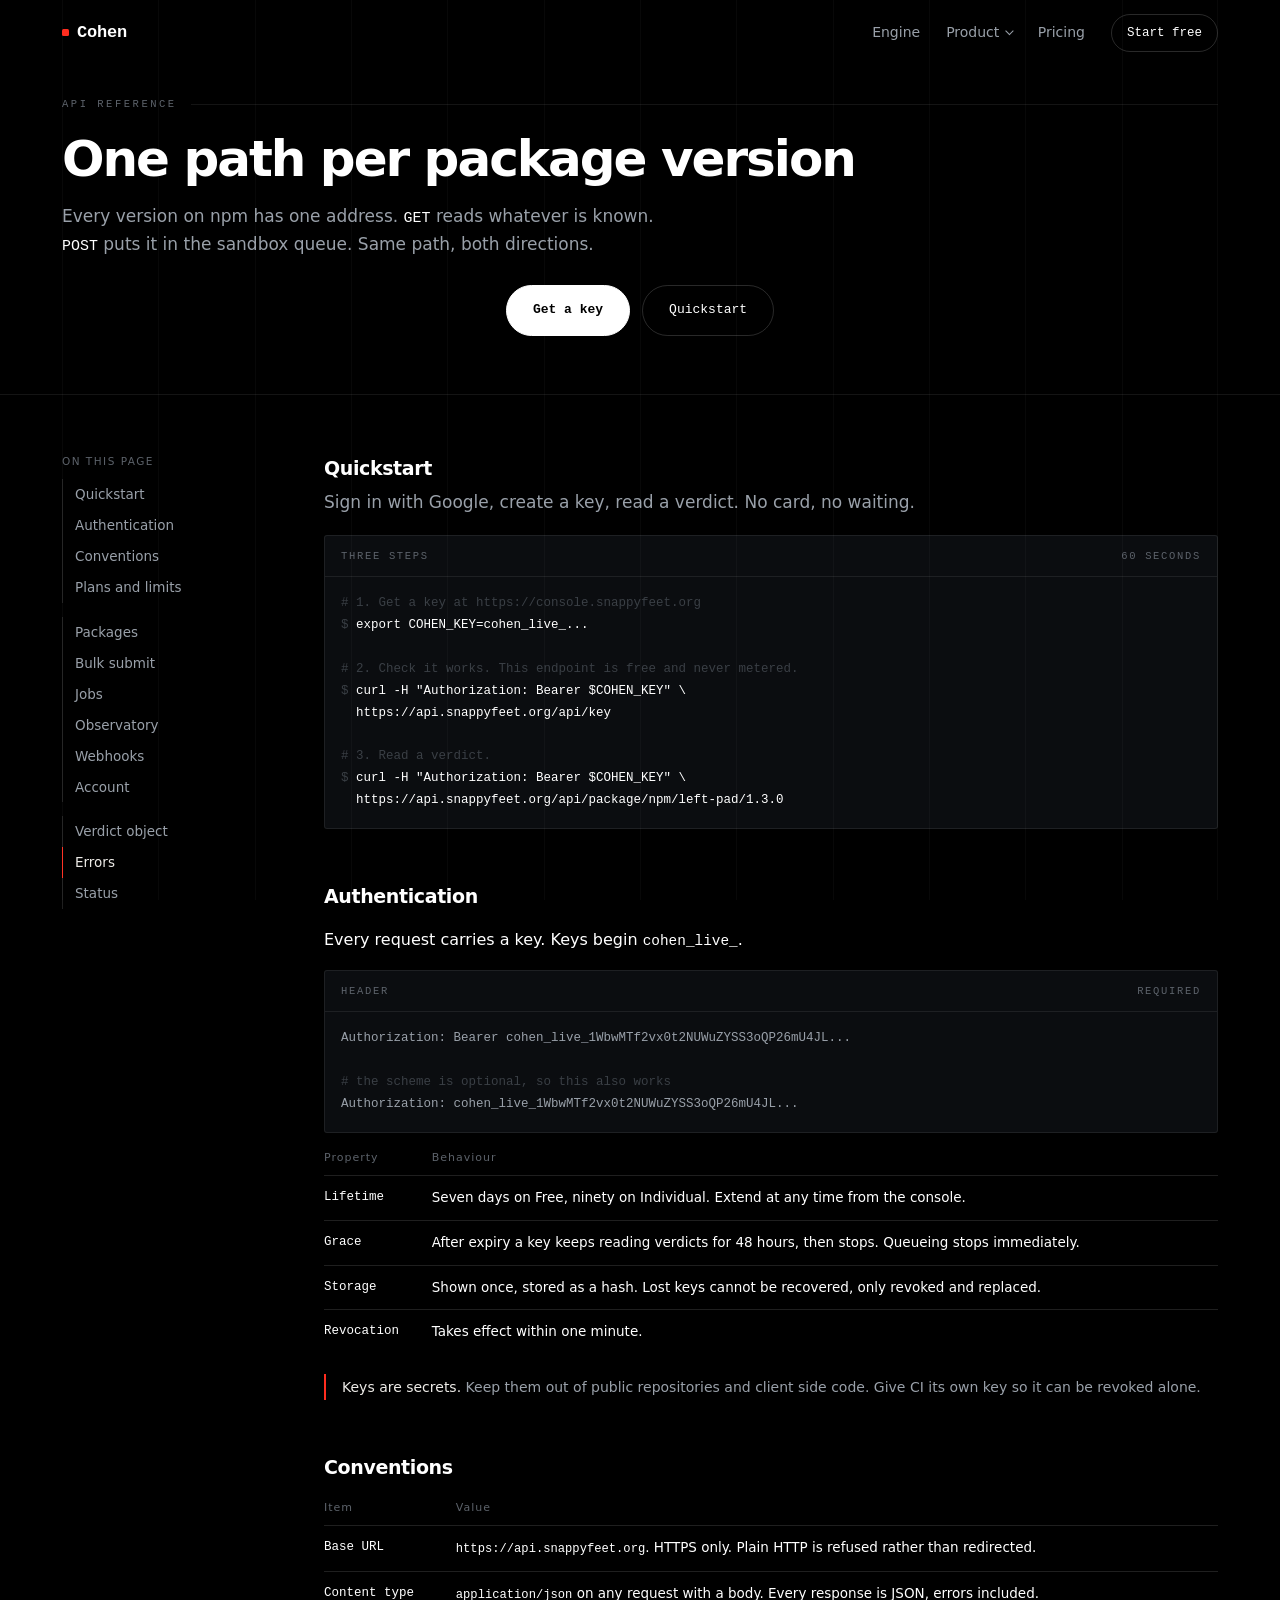
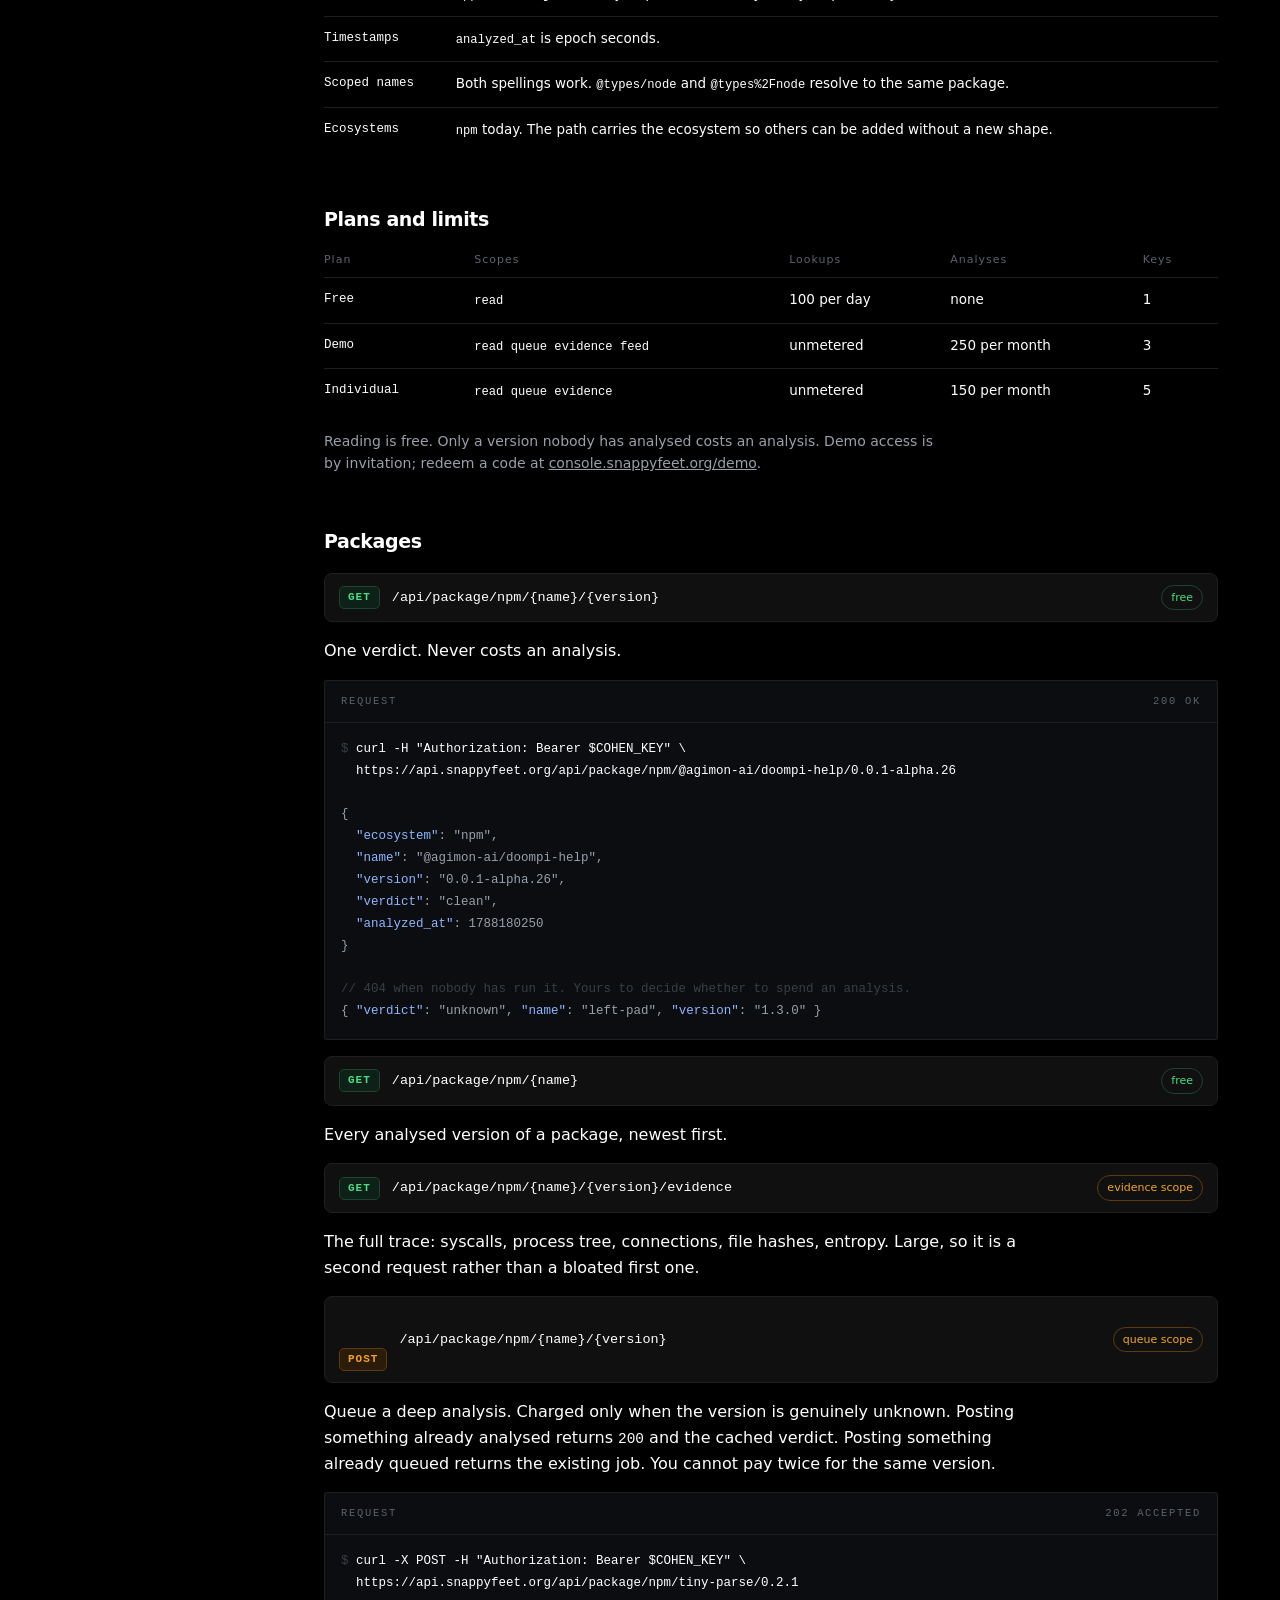
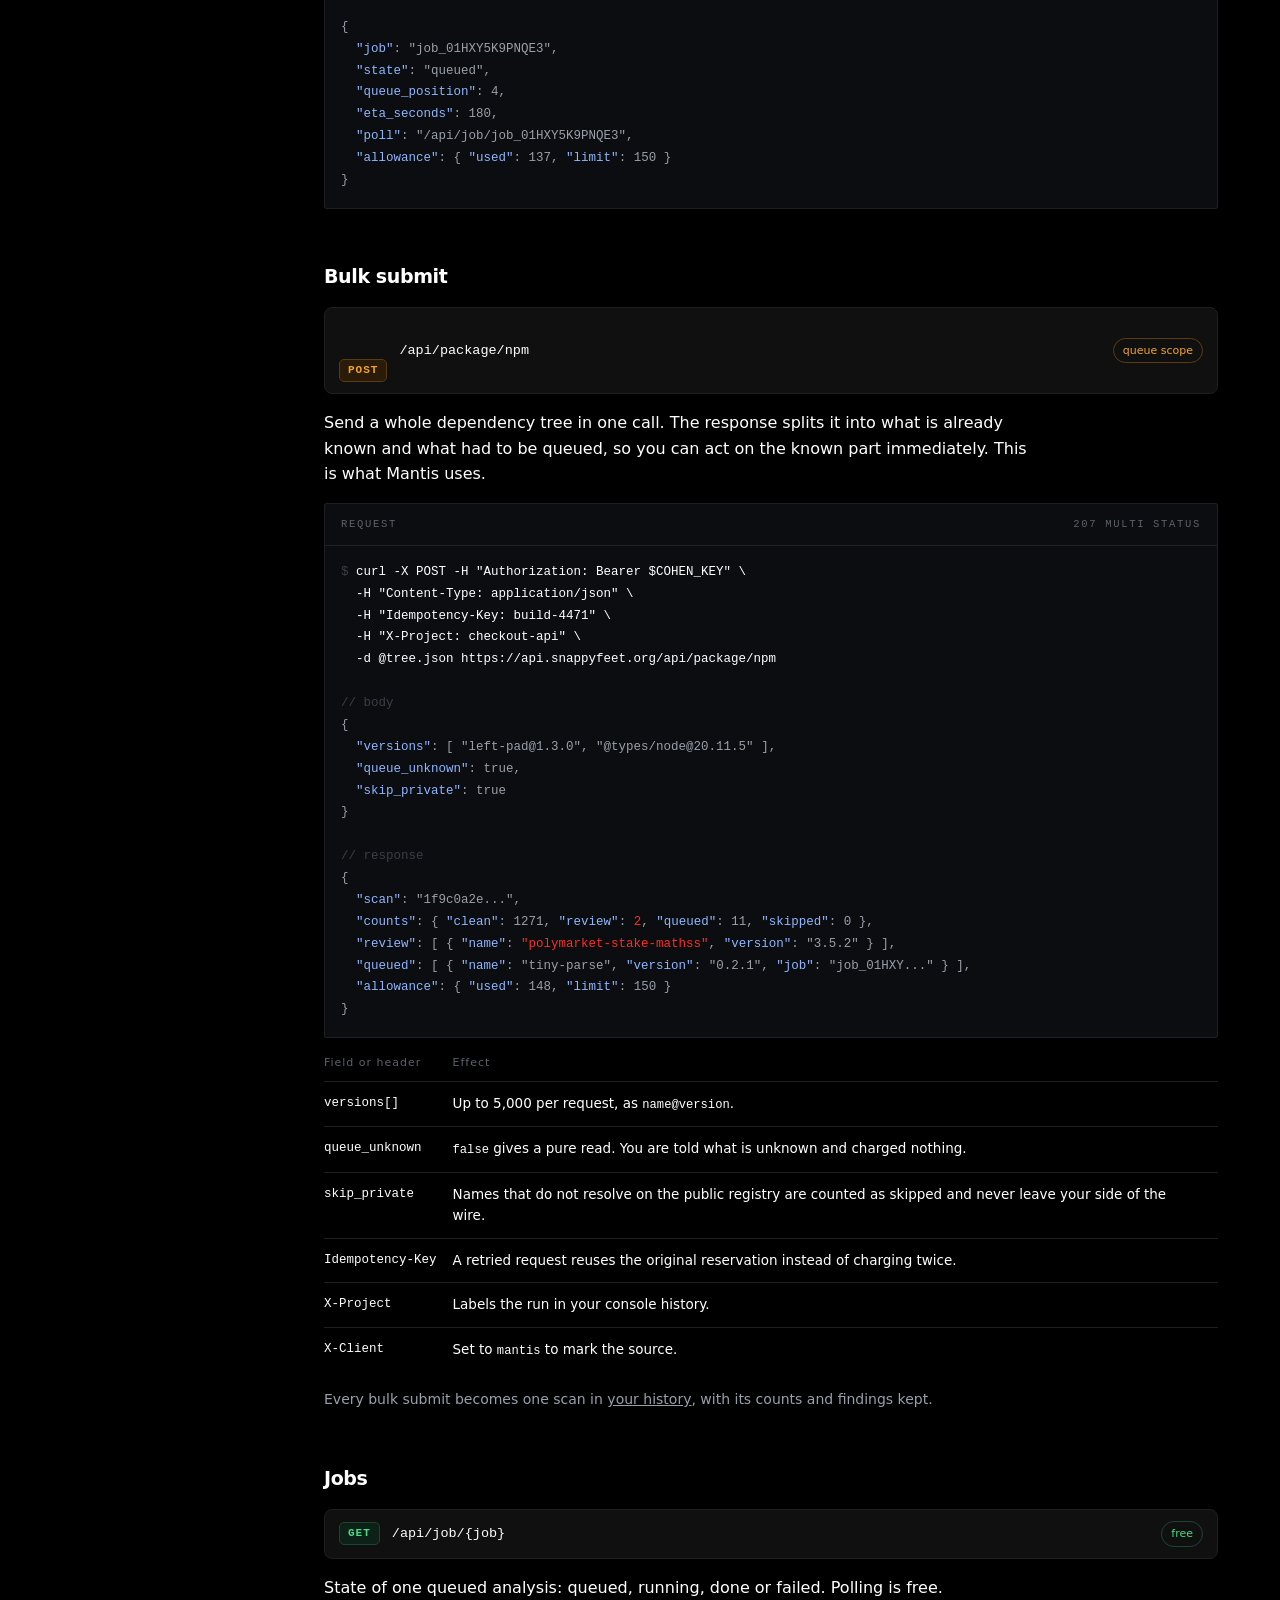
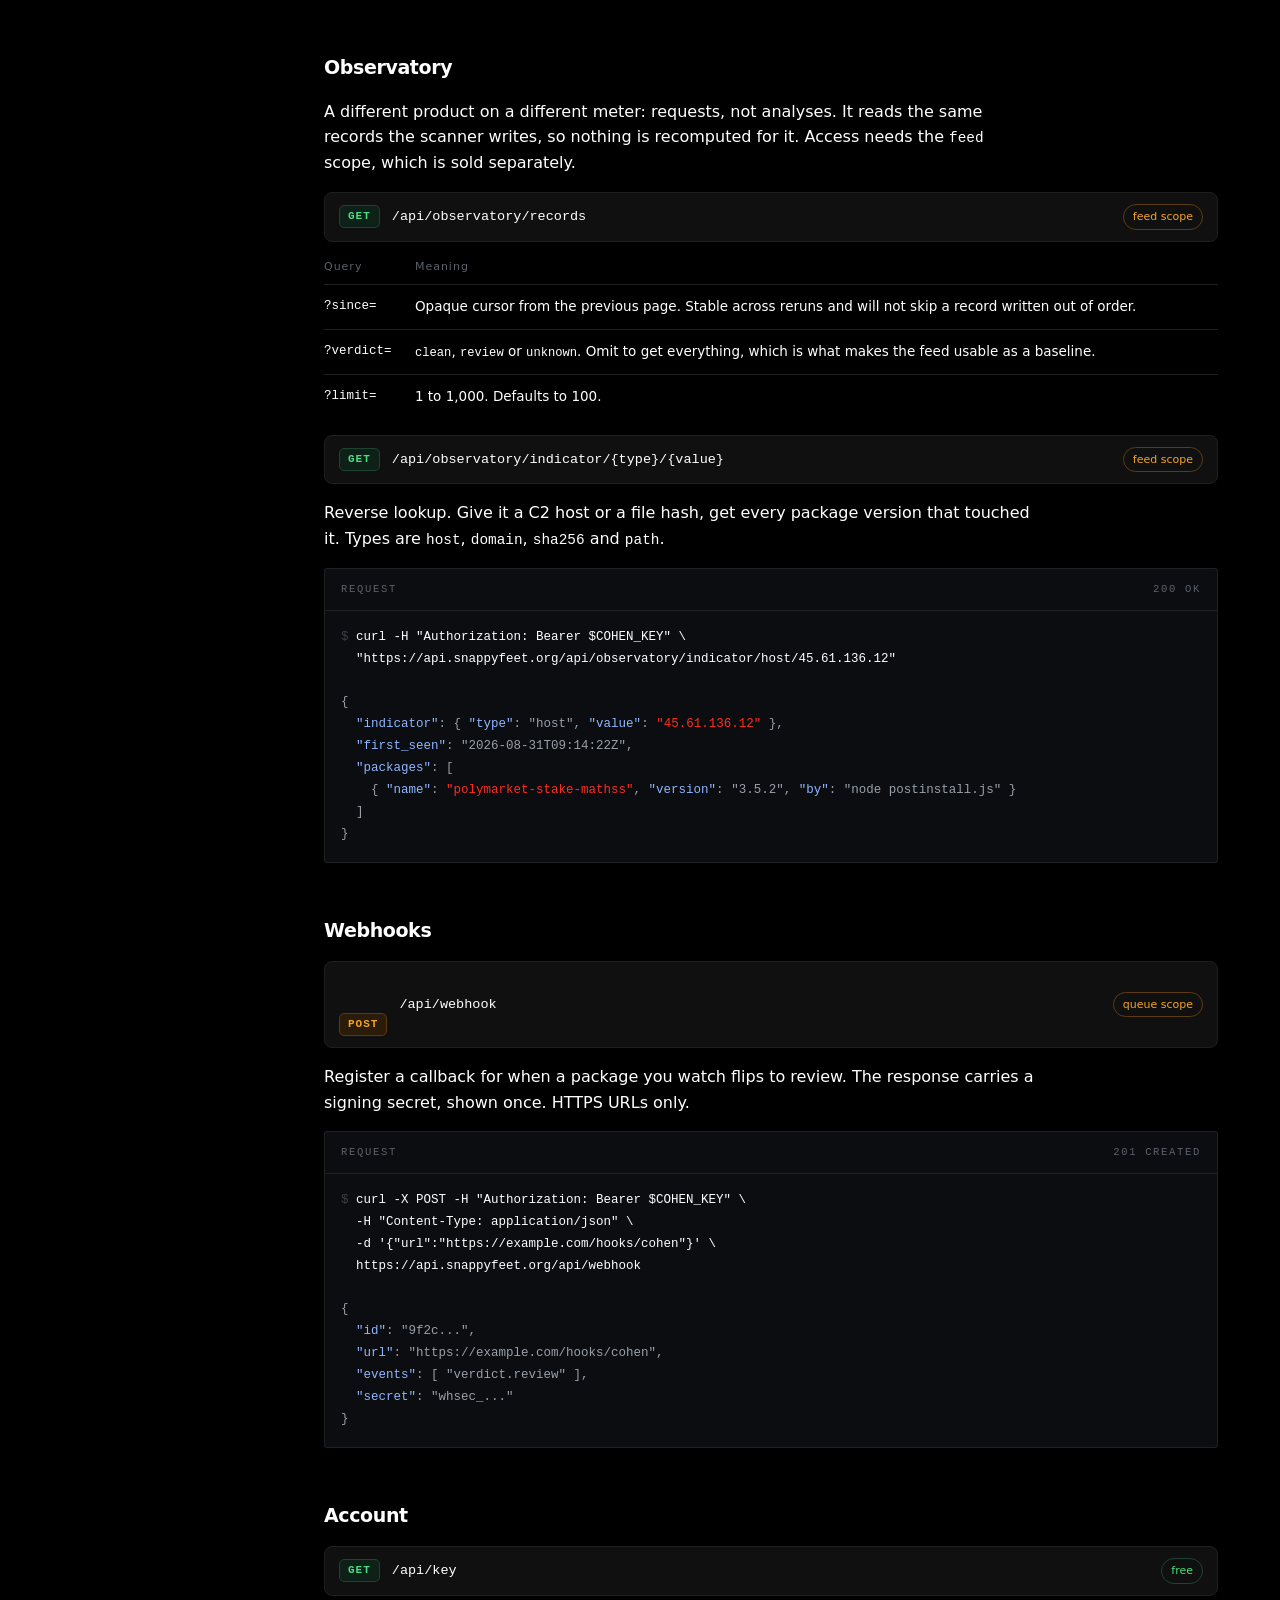
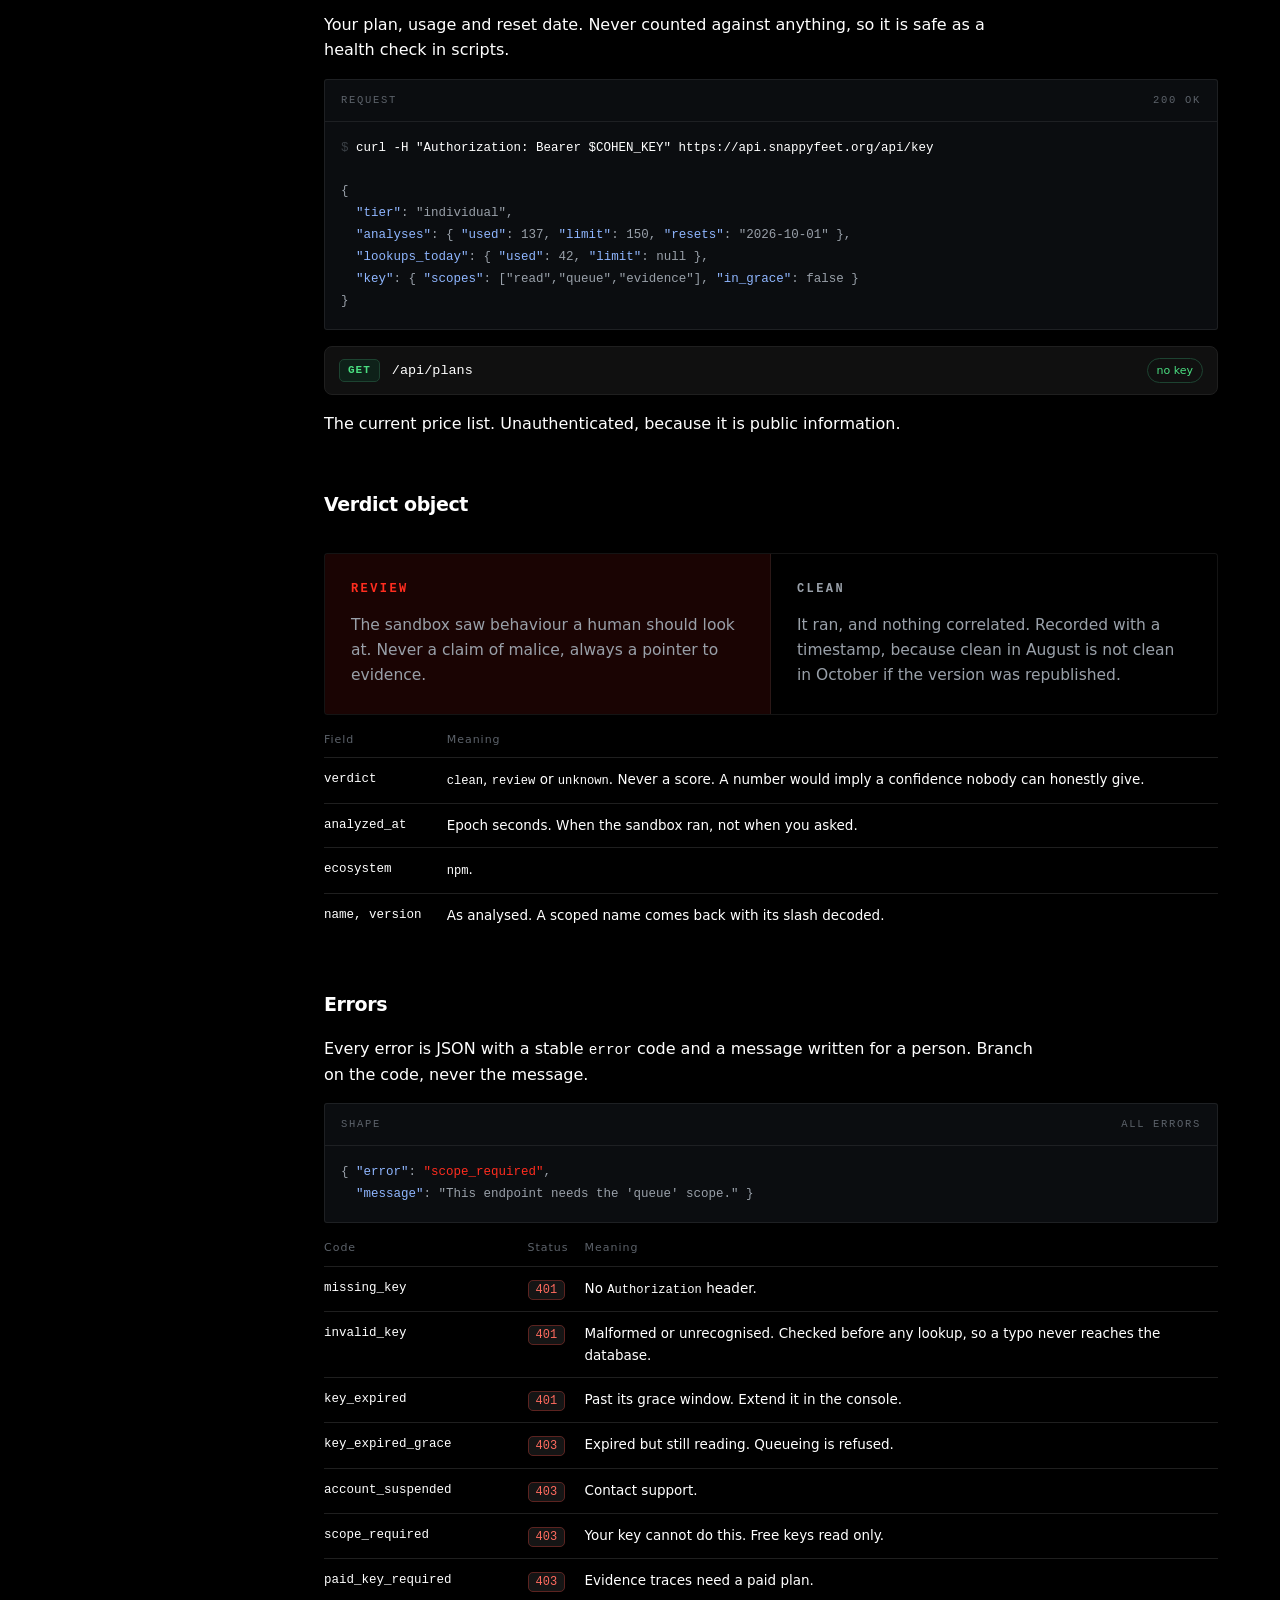
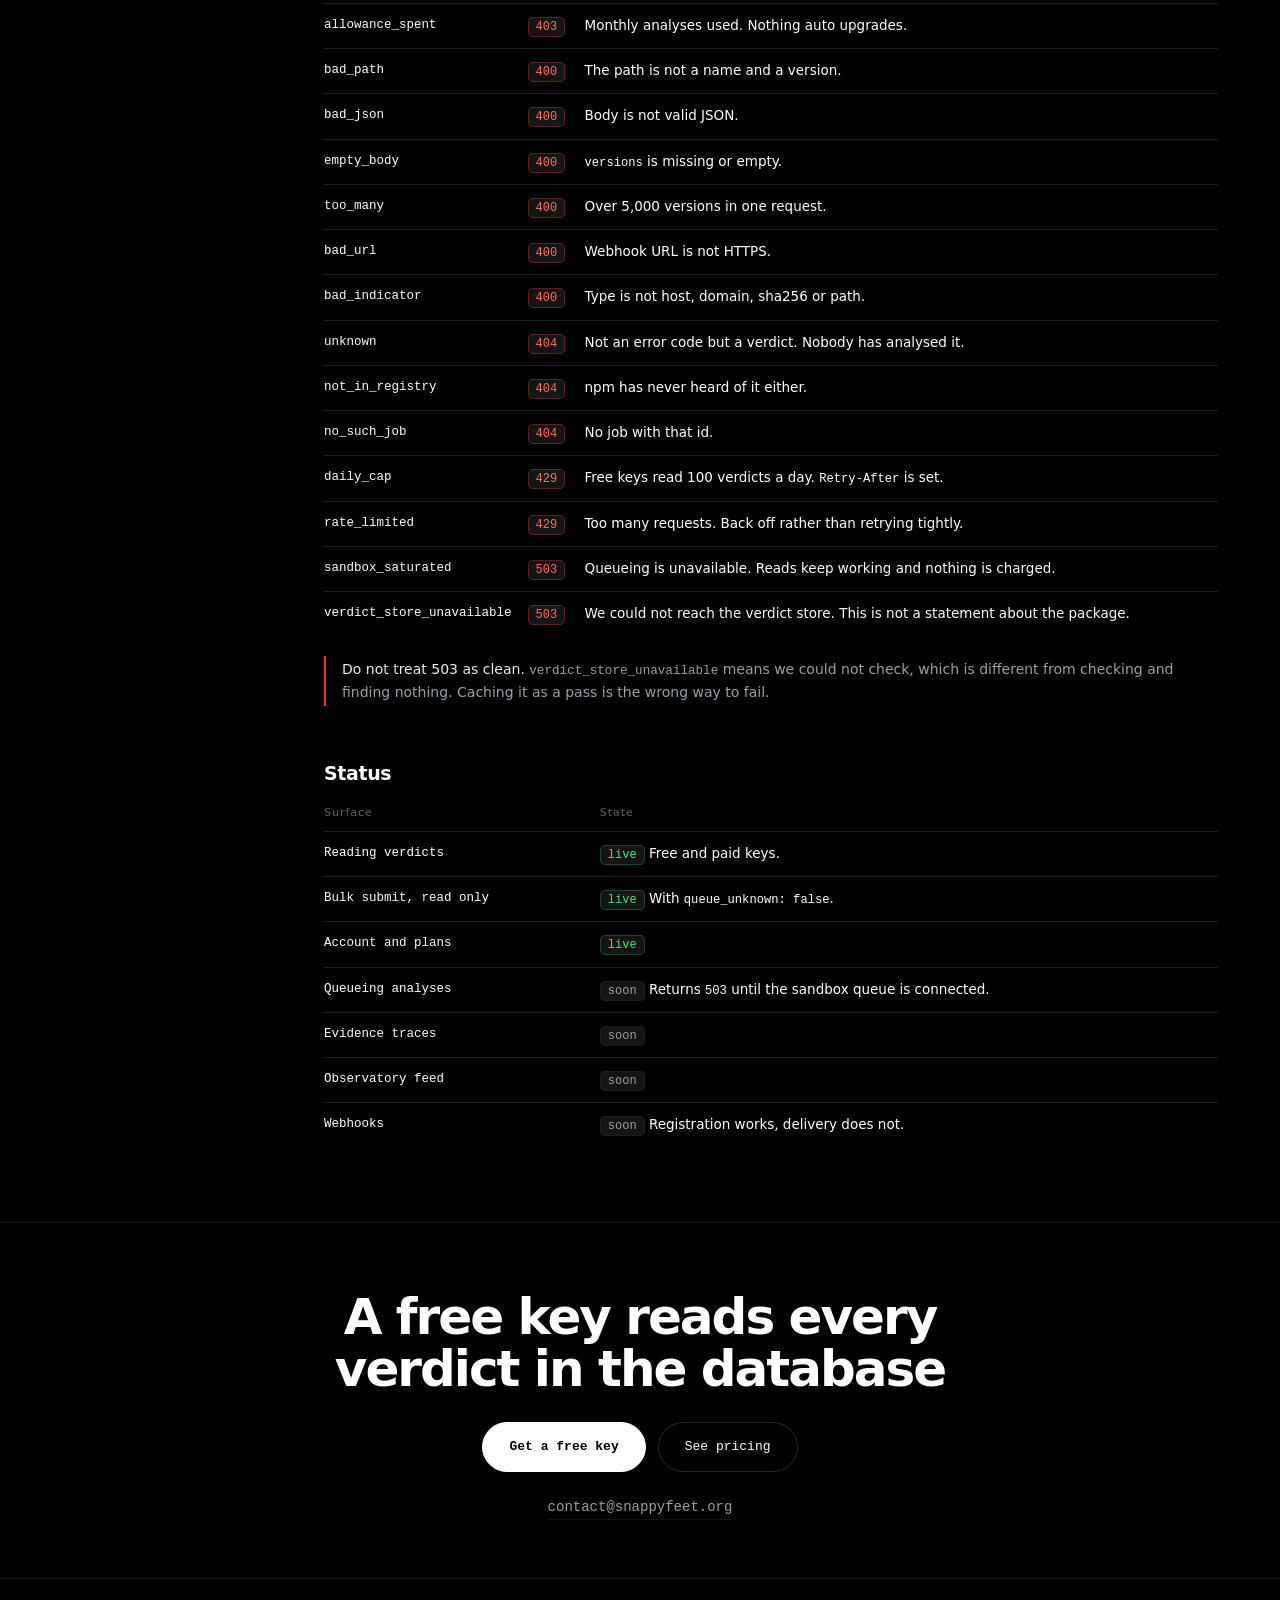
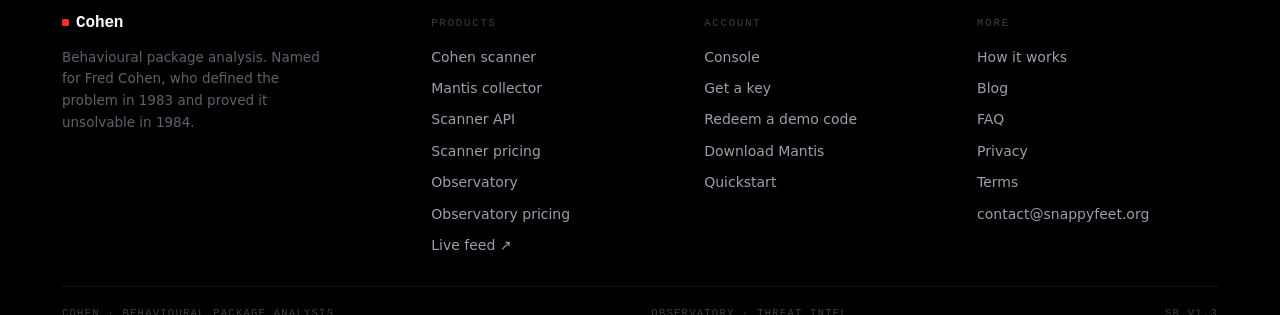
==== api.html @ 56316201 "Point every CTA at the console and rewrite the API reference Tier buttons all linked to index.html; " ====
<!DOCTYPE html>
<html lang="en">
<head>
<meta charset="utf-8">
<meta name="viewport" content="width=device-width, initial-scale=1">
<title>Cohen · API reference</title>
<meta name="description" content="Cohen API reference. Read verdicts, queue deep analyses, and stream the Observatory feed.">
<link rel="icon" href="data:image/svg+xml,%3Csvg%20xmlns='http://www.w3.org/2000/svg'%20viewBox='0%200%20100%20100'%3E%3Crect%20width='100'%20height='100'%20rx='20'%20fill='%23000'/%3E%3Crect%20x='36'%20y='36'%20width='28'%20height='28'%20rx='4'%20fill='%23FF2D1F'/%3E%3C/svg%3E">
<link rel="stylesheet" href="styles.css">
<style>
  .doc{display:grid;grid-template-columns:210px minmax(0,1fr);gap:52px;align-items:start}
  .toc{position:sticky;top:96px;font-size:13.5px;line-height:1.55}
  .toc h6{font-size:10.5px;letter-spacing:.14em;color:var(--ash2,#63635e);
          margin:0 0 10px;font-weight:500}
  .toc a{display:block;padding:5px 0 5px 12px;color:var(--ash,#8b8b85);
         text-decoration:none;border-left:1px solid var(--line,#1f1f1f)}
  .toc a:hover{color:var(--paper,#edebe7);border-left-color:var(--ash2,#63635e)}
  .toc a.on{color:var(--paper,#edebe7);border-left-color:#FF2D1F}
  .toc .gap{height:14px}
  @media(max-width:900px){.doc{grid-template-columns:1fr;gap:0}.toc{display:none}}

  .doc h3{font-size:19px;letter-spacing:-.02em;margin:52px 0 6px;scroll-margin-top:96px}
  .doc h3:first-of-type{margin-top:0}
  .doc h4{font-size:15px;margin:30px 0 8px;font-weight:600;scroll-margin-top:96px}
  .doc p{max-width:70ch}
  .anchor{color:var(--ash2,#63635e);text-decoration:none;opacity:0;margin-left:8px;font-weight:400}
  h3:hover .anchor,h4:hover .anchor{opacity:1}

  .sig{display:flex;align-items:center;gap:12px;flex-wrap:wrap;
       background:#101010;border:1px solid var(--line,#1f1f1f);
       border-radius:8px;padding:11px 14px;margin:16px 0 12px}
  .verb{font:600 11px/1 var(--mono,ui-monospace,monospace);letter-spacing:.09em;
        padding:5px 8px;border-radius:5px;flex:none}
  .verb.get{background:#0e2119;color:#4ADE80;border:1px solid #1d4331}
  .verb.post{background:#2a1c08;color:#F5A524;border:1px solid #5c3a12}
  .sig code{font-size:13.5px;flex:1;min-width:200px;word-break:break-all}
  .tag{font-size:11px;padding:3px 9px;border-radius:20px;flex:none;
       border:1px solid var(--line,#1f1f1f);color:var(--ash2,#63635e)}
  .tag.free{color:#4ADE80;border-color:#1d4331}
  .tag.paid{color:#F5A524;border-color:#5c3a12}

  table.ref{width:100%;border-collapse:collapse;font-size:13.5px;margin:16px 0}
  table.ref th{text-align:left;font-weight:500;font-size:11px;letter-spacing:.09em;
               color:var(--ash2,#63635e);padding:0 16px 9px 0;white-space:nowrap}
  table.ref td{padding:11px 16px 11px 0;border-top:1px solid var(--line,#1f1f1f);
               vertical-align:top}
  table.ref td:first-child{white-space:nowrap;font-family:var(--mono,monospace);font-size:12.5px}
  table.ref td p{margin:0}
  .st{font-family:var(--mono,monospace);font-size:12px;padding:2px 7px;border-radius:5px;
      background:#151515;border:1px solid var(--line,#1f1f1f);color:var(--ash,#8b8b85)}
  .st.ok{color:#4ADE80;border-color:#1d4331}
  .st.err{color:#FF6B5F;border-color:#5c2320}
  .note{border-left:2px solid #FF2D1F;padding:2px 0 2px 16px;margin:20px 0;
        color:var(--ash,#8b8b85);font-size:14px}
  .note b{color:var(--paper,#edebe7);font-weight:500}
</style>
</head>
<body>
<a class="skip" href="#main">Skip to content</a>
<div class="grid" aria-hidden="true"><div class="grid-in"><i></i><i></i><i></i><i></i><i></i><i></i><i></i><i></i><i></i><i></i><i></i><i></i></div></div>

<svg width="0" height="0" style="position:absolute" aria-hidden="true">
<symbol id="aperture" viewBox="0 0 100 100">
<circle cx="50" cy="50" r="42" fill="none" stroke="currentColor" stroke-width="6" opacity=".45"/>
<circle cx="50" cy="50" r="27" fill="none" stroke="currentColor" stroke-width="6" opacity=".75"/>
<circle cx="50" cy="50" r="9" fill="#FF2D1F"/>
</symbol>
</svg>

<div class="nav" id="nav">
  <div class="w">
    <a class="mark" href="index.html" aria-label="Cohen, home"><i aria-hidden="true"></i>Cohen</a>
    <button class="burger" id="burger" aria-expanded="false" aria-controls="navlinks" aria-label="Menu"><i></i><i></i><i></i></button>
    <div class="nav-links" id="navlinks">
      <a href="index.html">Engine</a>
      <div class="drop" id="dropW">
        <button class="drop-t" id="dropT" type="button" aria-expanded="false" aria-controls="dropM">Product</button>
        <div class="drop-m" id="dropM">
          <div class="drop-card">
            <p class="drop-h">THREE PRODUCTS, ONE SANDBOX</p>
            <div class="row">
              <a class="api" href="api.html#packages">API</a>
              <a class="rmain" href="mantis.html">
                <span class="dn">Mantis</span>
                <span class="dd">Reads a project and resolves the whole dependency tree.</span>
              </a>
            </div>
            <div class="row">
              <a class="api" href="api.html#observatory">API</a>
              <a class="rmain" href="observatory.html">
                <span class="dn">Observatory</span>
                <span class="dd">The threat intel record, sold as data.</span>
              </a>
            </div>
            <div class="row">
              <a class="rmain" href="api.html#observatory">
                <span class="dn">Feed API</span>
                <span class="dd">Verdicts and indicators, straight into your workflow.</span>
              </a>
            </div>
          </div>
        </div>
      </div>
      <a href="pricing.html">Pricing</a>
      <a class="nav-cta" href="https://console.snappyfeet.org/">Start free</a>
    </div>
  </div>
</div>

<main id="main" class="sub">

<section class="s rule">
  <div class="w">
    <p class="eyebrow">API REFERENCE</p>
    <h2 class="h2 wide">One path per package version</h2>
    <p class="lede">
      Every version on npm has one address. <code>GET</code> reads whatever is
      known. <code>POST</code> puts it in the sandbox queue. Same path, both
      directions.
    </p>
    <div class="btns" style="margin-top:26px">
      <a class="b f" href="https://console.snappyfeet.org/">Get a key</a>
      <a class="b g" href="#quickstart">Quickstart</a>
    </div>
  </div>
</section>

<section class="s rule">
  <div class="w doc">

    <nav class="toc" aria-label="On this page">
      <h6>ON THIS PAGE</h6>
      <a href="#quickstart">Quickstart</a>
      <a href="#auth">Authentication</a>
      <a href="#conventions">Conventions</a>
      <a href="#limits">Plans and limits</a>
      <div class="gap"></div>
      <a href="#packages">Packages</a>
      <a href="#bulk">Bulk submit</a>
      <a href="#jobs">Jobs</a>
      <a href="#observatory">Observatory</a>
      <a href="#webhooks">Webhooks</a>
      <a href="#account">Account</a>
      <div class="gap"></div>
      <a href="#verdict">Verdict object</a>
      <a href="#errors">Errors</a>
      <a href="#status">Status</a>
    </nav>

    <div>

<h3 id="quickstart">Quickstart<a class="anchor" href="#quickstart">#</a></h3>
<p class="lede" style="margin-bottom:18px">
  Sign in with Google, create a key, read a verdict. No card, no waiting.
</p>

<div class="term">
<div class="th"><span>THREE STEPS</span><span>60 SECONDS</span></div>
<pre><span class="cm"># 1. Get a key at https://console.snappyfeet.org</span>
<span class="cmd">export COHEN_KEY=cohen_live_...</span>

<span class="cm"># 2. Check it works. This endpoint is free and never metered.</span>
<span class="cmd">curl -H "Authorization: Bearer $COHEN_KEY" \
  https://api.snappyfeet.org/api/key</span>

<span class="cm"># 3. Read a verdict.</span>
<span class="cmd">curl -H "Authorization: Bearer $COHEN_KEY" \
  https://api.snappyfeet.org/api/package/npm/left-pad/1.3.0</span></pre>
</div>

<h3 id="auth">Authentication<a class="anchor" href="#auth">#</a></h3>
<p>Every request carries a key. Keys begin <code>cohen_live_</code>.</p>

<div class="term">
<div class="th"><span>HEADER</span><span>REQUIRED</span></div>
<pre>Authorization: Bearer cohen_live_1WbwMTf2vx0t2NUWuZYSS3oQP26mU4JL...

<span class="cm"># the scheme is optional, so this also works</span>
Authorization: cohen_live_1WbwMTf2vx0t2NUWuZYSS3oQP26mU4JL...</pre>
</div>

<table class="ref">
<thead><tr><th>Property</th><th>Behaviour</th></tr></thead>
<tbody>
<tr><td>Lifetime</td><td>Seven days on Free, ninety on Individual. Extend at any time from the console.</td></tr>
<tr><td>Grace</td><td>After expiry a key keeps reading verdicts for 48 hours, then stops. Queueing stops immediately.</td></tr>
<tr><td>Storage</td><td>Shown once, stored as a hash. Lost keys cannot be recovered, only revoked and replaced.</td></tr>
<tr><td>Revocation</td><td>Takes effect within one minute.</td></tr>
</tbody>
</table>

<div class="note">
  <b>Keys are secrets.</b> Keep them out of public repositories and client side
  code. Give CI its own key so it can be revoked alone.
</div>

<h3 id="conventions">Conventions<a class="anchor" href="#conventions">#</a></h3>
<table class="ref">
<thead><tr><th>Item</th><th>Value</th></tr></thead>
<tbody>
<tr><td>Base URL</td><td><code>https://api.snappyfeet.org</code>. HTTPS only. Plain HTTP is refused rather than redirected.</td></tr>
<tr><td>Content type</td><td><code>application/json</code> on any request with a body. Every response is JSON, errors included.</td></tr>
<tr><td>Timestamps</td><td><code>analyzed_at</code> is epoch seconds.</td></tr>
<tr><td>Scoped names</td><td>Both spellings work. <code>@types/node</code> and <code>@types%2Fnode</code> resolve to the same package.</td></tr>
<tr><td>Ecosystems</td><td><code>npm</code> today. The path carries the ecosystem so others can be added without a new shape.</td></tr>
</tbody>
</table>

<h3 id="limits">Plans and limits<a class="anchor" href="#limits">#</a></h3>
<table class="ref">
<thead><tr><th>Plan</th><th>Scopes</th><th>Lookups</th><th>Analyses</th><th>Keys</th></tr></thead>
<tbody>
<tr><td>Free</td><td><code>read</code></td><td>100 per day</td><td>none</td><td>1</td></tr>
<tr><td>Demo</td><td><code>read queue evidence feed</code></td><td>unmetered</td><td>250 per month</td><td>3</td></tr>
<tr><td>Individual</td><td><code>read queue evidence</code></td><td>unmetered</td><td>150 per month</td><td>5</td></tr>
</tbody>
</table>
<p style="font-size:14px;color:var(--ash,#8b8b85)">
  Reading is free. Only a version nobody has analysed costs an analysis. Demo
  access is by invitation; redeem a code at
  <a href="https://console.snappyfeet.org/demo">console.snappyfeet.org/demo</a>.
</p>

<h3 id="packages">Packages<a class="anchor" href="#packages">#</a></h3>

<div class="sig">
  <span class="verb get">GET</span>
  <code>/api/package/npm/{name}/{version}</code>
  <span class="tag free">free</span>
</div>
<p>One verdict. Never costs an analysis.</p>

<div class="term">
<div class="th"><span>REQUEST</span><span>200 OK</span></div>
<pre><span class="cmd">curl -H "Authorization: Bearer $COHEN_KEY" \
  https://api.snappyfeet.org/api/package/npm/@agimon-ai/doompi-help/0.0.1-alpha.26</span>

{
  <span class="k">"ecosystem"</span>: <span class="v">"npm"</span>,
  <span class="k">"name"</span>: <span class="v">"@agimon-ai/doompi-help"</span>,
  <span class="k">"version"</span>: <span class="v">"0.0.1-alpha.26"</span>,
  <span class="k">"verdict"</span>: <span class="v">"clean"</span>,
  <span class="k">"analyzed_at"</span>: <span class="v">1788180250</span>
}

<span class="cm">// 404 when nobody has run it. Yours to decide whether to spend an analysis.</span>
{ <span class="k">"verdict"</span>: <span class="v">"unknown"</span>, <span class="k">"name"</span>: <span class="v">"left-pad"</span>, <span class="k">"version"</span>: <span class="v">"1.3.0"</span> }</pre>
</div>

<div class="sig">
  <span class="verb get">GET</span>
  <code>/api/package/npm/{name}</code>
  <span class="tag free">free</span>
</div>
<p>Every analysed version of a package, newest first.</p>

<div class="sig">
  <span class="verb get">GET</span>
  <code>/api/package/npm/{name}/{version}/evidence</code>
  <span class="tag paid">evidence scope</span>
</div>
<p>
  The full trace: syscalls, process tree, connections, file hashes, entropy.
  Large, so it is a second request rather than a bloated first one.
</p>

<div class="sig">
  <span class="verb post">POST</span>
  <code>/api/package/npm/{name}/{version}</code>
  <span class="tag paid">queue scope</span>
</div>
<p>
  Queue a deep analysis. Charged only when the version is genuinely unknown.
  Posting something already analysed returns <code>200</code> and the cached
  verdict. Posting something already queued returns the existing job. You cannot
  pay twice for the same version.
</p>

<div class="term">
<div class="th"><span>REQUEST</span><span>202 ACCEPTED</span></div>
<pre><span class="cmd">curl -X POST -H "Authorization: Bearer $COHEN_KEY" \
  https://api.snappyfeet.org/api/package/npm/tiny-parse/0.2.1</span>

{
  <span class="k">"job"</span>: <span class="v">"job_01HXY5K9PNQE3"</span>,
  <span class="k">"state"</span>: <span class="v">"queued"</span>,
  <span class="k">"queue_position"</span>: <span class="v">4</span>,
  <span class="k">"eta_seconds"</span>: <span class="v">180</span>,
  <span class="k">"poll"</span>: <span class="v">"/api/job/job_01HXY5K9PNQE3"</span>,
  <span class="k">"allowance"</span>: { <span class="k">"used"</span>: <span class="v">137</span>, <span class="k">"limit"</span>: <span class="v">150</span> }
}</pre>
</div>

<h3 id="bulk">Bulk submit<a class="anchor" href="#bulk">#</a></h3>

<div class="sig">
  <span class="verb post">POST</span>
  <code>/api/package/npm</code>
  <span class="tag paid">queue scope</span>
</div>
<p>
  Send a whole dependency tree in one call. The response splits it into what is
  already known and what had to be queued, so you can act on the known part
  immediately. This is what Mantis uses.
</p>

<div class="term">
<div class="th"><span>REQUEST</span><span>207 MULTI STATUS</span></div>
<pre><span class="cmd">curl -X POST -H "Authorization: Bearer $COHEN_KEY" \
  -H "Content-Type: application/json" \
  -H "Idempotency-Key: build-4471" \
  -H "X-Project: checkout-api" \
  -d @tree.json https://api.snappyfeet.org/api/package/npm</span>

<span class="cm">// body</span>
{
  <span class="k">"versions"</span>: [ <span class="v">"left-pad@1.3.0"</span>, <span class="v">"@types/node@20.11.5"</span> ],
  <span class="k">"queue_unknown"</span>: <span class="v">true</span>,
  <span class="k">"skip_private"</span>: <span class="v">true</span>
}

<span class="cm">// response</span>
{
  <span class="k">"scan"</span>: <span class="v">"1f9c0a2e..."</span>,
  <span class="k">"counts"</span>: { <span class="k">"clean"</span>: <span class="v">1271</span>, <span class="k">"review"</span>: <span class="hot">2</span>, <span class="k">"queued"</span>: <span class="v">11</span>, <span class="k">"skipped"</span>: <span class="v">0</span> },
  <span class="k">"review"</span>: [ { <span class="k">"name"</span>: <span class="hot">"polymarket-stake-mathss"</span>, <span class="k">"version"</span>: <span class="v">"3.5.2"</span> } ],
  <span class="k">"queued"</span>: [ { <span class="k">"name"</span>: <span class="v">"tiny-parse"</span>, <span class="k">"version"</span>: <span class="v">"0.2.1"</span>, <span class="k">"job"</span>: <span class="v">"job_01HXY..."</span> } ],
  <span class="k">"allowance"</span>: { <span class="k">"used"</span>: <span class="v">148</span>, <span class="k">"limit"</span>: <span class="v">150</span> }
}</pre>
</div>

<table class="ref">
<thead><tr><th>Field or header</th><th>Effect</th></tr></thead>
<tbody>
<tr><td>versions[]</td><td>Up to 5,000 per request, as <code>name@version</code>.</td></tr>
<tr><td>queue_unknown</td><td><code>false</code> gives a pure read. You are told what is unknown and charged nothing.</td></tr>
<tr><td>skip_private</td><td>Names that do not resolve on the public registry are counted as skipped and never leave your side of the wire.</td></tr>
<tr><td>Idempotency&#8209;Key</td><td>A retried request reuses the original reservation instead of charging twice.</td></tr>
<tr><td>X&#8209;Project</td><td>Labels the run in your console history.</td></tr>
<tr><td>X&#8209;Client</td><td>Set to <code>mantis</code> to mark the source.</td></tr>
</tbody>
</table>

<p style="font-size:14px;color:var(--ash,#8b8b85)">
  Every bulk submit becomes one scan in
  <a href="https://console.snappyfeet.org/scans">your history</a>, with its counts
  and findings kept.
</p>

<h3 id="jobs">Jobs<a class="anchor" href="#jobs">#</a></h3>
<div class="sig">
  <span class="verb get">GET</span>
  <code>/api/job/{job}</code>
  <span class="tag free">free</span>
</div>
<p>State of one queued analysis: queued, running, done or failed. Polling is free.</p>

<h3 id="observatory">Observatory<a class="anchor" href="#observatory">#</a></h3>
<p>
  A different product on a different meter: requests, not analyses. It reads the
  same records the scanner writes, so nothing is recomputed for it. Access needs
  the <code>feed</code> scope, which is sold separately.
</p>

<div class="sig">
  <span class="verb get">GET</span>
  <code>/api/observatory/records</code>
  <span class="tag paid">feed scope</span>
</div>
<table class="ref">
<thead><tr><th>Query</th><th>Meaning</th></tr></thead>
<tbody>
<tr><td>?since=</td><td>Opaque cursor from the previous page. Stable across reruns and will not skip a record written out of order.</td></tr>
<tr><td>?verdict=</td><td><code>clean</code>, <code>review</code> or <code>unknown</code>. Omit to get everything, which is what makes the feed usable as a baseline.</td></tr>
<tr><td>?limit=</td><td>1 to 1,000. Defaults to 100.</td></tr>
</tbody>
</table>

<div class="sig">
  <span class="verb get">GET</span>
  <code>/api/observatory/indicator/{type}/{value}</code>
  <span class="tag paid">feed scope</span>
</div>
<p>
  Reverse lookup. Give it a C2 host or a file hash, get every package version
  that touched it. Types are <code>host</code>, <code>domain</code>,
  <code>sha256</code> and <code>path</code>.
</p>

<div class="term">
<div class="th"><span>REQUEST</span><span>200 OK</span></div>
<pre><span class="cmd">curl -H "Authorization: Bearer $COHEN_KEY" \
  "https://api.snappyfeet.org/api/observatory/indicator/host/45.61.136.12"</span>

{
  <span class="k">"indicator"</span>: { <span class="k">"type"</span>: <span class="v">"host"</span>, <span class="k">"value"</span>: <span class="hot">"45.61.136.12"</span> },
  <span class="k">"first_seen"</span>: <span class="v">"2026-08-31T09:14:22Z"</span>,
  <span class="k">"packages"</span>: [
    { <span class="k">"name"</span>: <span class="hot">"polymarket-stake-mathss"</span>, <span class="k">"version"</span>: <span class="v">"3.5.2"</span>, <span class="k">"by"</span>: <span class="v">"node postinstall.js"</span> }
  ]
}</pre>
</div>

<h3 id="webhooks">Webhooks<a class="anchor" href="#webhooks">#</a></h3>
<div class="sig">
  <span class="verb post">POST</span>
  <code>/api/webhook</code>
  <span class="tag paid">queue scope</span>
</div>
<p>
  Register a callback for when a package you watch flips to review. The response
  carries a signing secret, shown once. HTTPS URLs only.
</p>

<div class="term">
<div class="th"><span>REQUEST</span><span>201 CREATED</span></div>
<pre><span class="cmd">curl -X POST -H "Authorization: Bearer $COHEN_KEY" \
  -H "Content-Type: application/json" \
  -d '{"url":"https://example.com/hooks/cohen"}' \
  https://api.snappyfeet.org/api/webhook</span>

{
  <span class="k">"id"</span>: <span class="v">"9f2c..."</span>,
  <span class="k">"url"</span>: <span class="v">"https://example.com/hooks/cohen"</span>,
  <span class="k">"events"</span>: [ <span class="v">"verdict.review"</span> ],
  <span class="k">"secret"</span>: <span class="v">"whsec_..."</span>
}</pre>
</div>

<h3 id="account">Account<a class="anchor" href="#account">#</a></h3>
<div class="sig">
  <span class="verb get">GET</span>
  <code>/api/key</code>
  <span class="tag free">free</span>
</div>
<p>
  Your plan, usage and reset date. Never counted against anything, so it is safe
  as a health check in scripts.
</p>

<div class="term">
<div class="th"><span>REQUEST</span><span>200 OK</span></div>
<pre><span class="cmd">curl -H "Authorization: Bearer $COHEN_KEY" https://api.snappyfeet.org/api/key</span>

{
  <span class="k">"tier"</span>: <span class="v">"individual"</span>,
  <span class="k">"analyses"</span>: { <span class="k">"used"</span>: <span class="v">137</span>, <span class="k">"limit"</span>: <span class="v">150</span>, <span class="k">"resets"</span>: <span class="v">"2026-10-01"</span> },
  <span class="k">"lookups_today"</span>: { <span class="k">"used"</span>: <span class="v">42</span>, <span class="k">"limit"</span>: <span class="v">null</span> },
  <span class="k">"key"</span>: { <span class="k">"scopes"</span>: [<span class="v">"read"</span>,<span class="v">"queue"</span>,<span class="v">"evidence"</span>], <span class="k">"in_grace"</span>: <span class="v">false</span> }
}</pre>
</div>

<div class="sig">
  <span class="verb get">GET</span>
  <code>/api/plans</code>
  <span class="tag free">no key</span>
</div>
<p>The current price list. Unauthenticated, because it is public information.</p>

<h3 id="verdict">Verdict object<a class="anchor" href="#verdict">#</a></h3>
<div class="verd">
  <div class="r">
    <div class="lab">REVIEW</div>
    <p>The sandbox saw behaviour a human should look at. Never a claim of
    malice, always a pointer to evidence.</p>
  </div>
  <div class="c">
    <div class="lab">CLEAN</div>
    <p>It ran, and nothing correlated. Recorded with a timestamp, because clean
    in August is not clean in October if the version was republished.</p>
  </div>
</div>
<table class="ref">
<thead><tr><th>Field</th><th>Meaning</th></tr></thead>
<tbody>
<tr><td>verdict</td><td><code>clean</code>, <code>review</code> or <code>unknown</code>. Never a score. A number would imply a confidence nobody can honestly give.</td></tr>
<tr><td>analyzed_at</td><td>Epoch seconds. When the sandbox ran, not when you asked.</td></tr>
<tr><td>ecosystem</td><td><code>npm</code>.</td></tr>
<tr><td>name, version</td><td>As analysed. A scoped name comes back with its slash decoded.</td></tr>
</tbody>
</table>

<h3 id="errors">Errors<a class="anchor" href="#errors">#</a></h3>
<p>
  Every error is JSON with a stable <code>error</code> code and a message written
  for a person. Branch on the code, never the message.
</p>

<div class="term">
<div class="th"><span>SHAPE</span><span>ALL ERRORS</span></div>
<pre>{ <span class="k">"error"</span>: <span class="hot">"scope_required"</span>,
  <span class="k">"message"</span>: <span class="v">"This endpoint needs the 'queue' scope."</span> }</pre>
</div>

<table class="ref">
<thead><tr><th>Code</th><th>Status</th><th>Meaning</th></tr></thead>
<tbody>
<tr><td>missing_key</td><td><span class="st err">401</span></td><td>No <code>Authorization</code> header.</td></tr>
<tr><td>invalid_key</td><td><span class="st err">401</span></td><td>Malformed or unrecognised. Checked before any lookup, so a typo never reaches the database.</td></tr>
<tr><td>key_expired</td><td><span class="st err">401</span></td><td>Past its grace window. Extend it in the console.</td></tr>
<tr><td>key_expired_grace</td><td><span class="st err">403</span></td><td>Expired but still reading. Queueing is refused.</td></tr>
<tr><td>account_suspended</td><td><span class="st err">403</span></td><td>Contact support.</td></tr>
<tr><td>scope_required</td><td><span class="st err">403</span></td><td>Your key cannot do this. Free keys read only.</td></tr>
<tr><td>paid_key_required</td><td><span class="st err">403</span></td><td>Evidence traces need a paid plan.</td></tr>
<tr><td>allowance_spent</td><td><span class="st err">403</span></td><td>Monthly analyses used. Nothing auto upgrades.</td></tr>
<tr><td>bad_path</td><td><span class="st err">400</span></td><td>The path is not a name and a version.</td></tr>
<tr><td>bad_json</td><td><span class="st err">400</span></td><td>Body is not valid JSON.</td></tr>
<tr><td>empty_body</td><td><span class="st err">400</span></td><td><code>versions</code> is missing or empty.</td></tr>
<tr><td>too_many</td><td><span class="st err">400</span></td><td>Over 5,000 versions in one request.</td></tr>
<tr><td>bad_url</td><td><span class="st err">400</span></td><td>Webhook URL is not HTTPS.</td></tr>
<tr><td>bad_indicator</td><td><span class="st err">400</span></td><td>Type is not host, domain, sha256 or path.</td></tr>
<tr><td>unknown</td><td><span class="st err">404</span></td><td>Not an error code but a verdict. Nobody has analysed it.</td></tr>
<tr><td>not_in_registry</td><td><span class="st err">404</span></td><td>npm has never heard of it either.</td></tr>
<tr><td>no_such_job</td><td><span class="st err">404</span></td><td>No job with that id.</td></tr>
<tr><td>daily_cap</td><td><span class="st err">429</span></td><td>Free keys read 100 verdicts a day. <code>Retry&#8209;After</code> is set.</td></tr>
<tr><td>rate_limited</td><td><span class="st err">429</span></td><td>Too many requests. Back off rather than retrying tightly.</td></tr>
<tr><td>sandbox_saturated</td><td><span class="st err">503</span></td><td>Queueing is unavailable. Reads keep working and nothing is charged.</td></tr>
<tr><td>verdict_store_unavailable</td><td><span class="st err">503</span></td><td>We could not reach the verdict store. This is not a statement about the package.</td></tr>
</tbody>
</table>

<div class="note">
  <b>Do not treat 503 as clean.</b> <code>verdict_store_unavailable</code> means
  we could not check, which is different from checking and finding nothing.
  Caching it as a pass is the wrong way to fail.
</div>

<h3 id="status">Status<a class="anchor" href="#status">#</a></h3>
<table class="ref">
<thead><tr><th>Surface</th><th>State</th></tr></thead>
<tbody>
<tr><td>Reading verdicts</td><td><span class="st ok">live</span> Free and paid keys.</td></tr>
<tr><td>Bulk submit, read only</td><td><span class="st ok">live</span> With <code>queue_unknown: false</code>.</td></tr>
<tr><td>Account and plans</td><td><span class="st ok">live</span></td></tr>
<tr><td>Queueing analyses</td><td><span class="st">soon</span> Returns <code>503</code> until the sandbox queue is connected.</td></tr>
<tr><td>Evidence traces</td><td><span class="st">soon</span></td></tr>
<tr><td>Observatory feed</td><td><span class="st">soon</span></td></tr>
<tr><td>Webhooks</td><td><span class="st">soon</span> Registration works, delivery does not.</td></tr>
</tbody>
</table>

    </div>
  </div>
</section>

<section class="s cta rule">
  <div class="w">
    <h2 class="h2" style="max-width:21ch">A free key reads every verdict in the database</h2>
    <div class="btns">
      <a class="b f" href="https://console.snappyfeet.org/">Get a free key</a>
      <a class="b g" href="pricing.html">See pricing</a>
    </div>
    <a class="mail" href="mailto:contact@snappyfeet.org">contact@snappyfeet.org</a>
  </div>
</section>

</main>

<footer class="foot">
  <div class="w">
    <div class="fgrid">
      <div>
        <a class="mark" href="index.html" style="font-size:16px" aria-label="Cohen, home"><i aria-hidden="true"></i>Cohen</a>
        <p style="color:var(--ash2);font-size:13.5px;margin:16px 0 0;max-width:32ch">Behavioural package analysis. Named for Fred Cohen, who defined the problem in 1983 and proved it unsolvable in 1984.</p>
      </div>
      <div>
        <h5>PRODUCTS</h5>
        <ul>
          <li><a href="index.html#evidence">Cohen scanner</a></li>
          <li><a href="mantis.html">Mantis collector</a></li>
          <li><a href="api.html">Scanner API</a></li>
          <li><a href="pricing.html">Scanner pricing</a></li>
          <li><a href="observatory.html">Observatory</a></li>
          <li><a href="observatory.html#observatory-pricing">Observatory pricing</a></li>
          <li><a href="https://trail.snappyfeet.org">Live feed &#8599;</a></li>
        </ul>
      </div>
      <div>
        <h5>ACCOUNT</h5>
        <ul>
          <li><a href="https://console.snappyfeet.org/">Console</a></li>
          <li><a href="https://console.snappyfeet.org/">Get a key</a></li>
          <li><a href="https://console.snappyfeet.org/demo">Redeem a demo code</a></li>
          <li><a href="https://console.snappyfeet.org/download">Download Mantis</a></li>
          <li><a href="api.html#quickstart">Quickstart</a></li>
        </ul>
      </div>
      <div>
        <h5>MORE</h5>
        <ul>
          <li><a href="method.html">How it works</a></li>
          <li><a href="blog.html">Blog</a></li>
          <li><a href="pricing.html#faq">FAQ</a></li>
          <li><a href="privacy.html">Privacy</a></li>
          <li><a href="terms.html">Terms</a></li>
          <li><a href="mailto:contact@snappyfeet.org">contact@snappyfeet.org</a></li>
        </ul>
      </div>
    </div>
    <div class="fbar">
      <span>COHEN · BEHAVIOURAL PACKAGE ANALYSIS</span>
      <span>OBSERVATORY · THREAT INTEL</span>
      <span>SB V1.3</span>
    </div>
  </div>
</footer>

<script src="app.js" defer></script>
<script>
// Highlight the section currently in view. Purely decorative, so it degrades
// to a plain list of links wherever IntersectionObserver is missing.
(function () {
  var links = [].slice.call(document.querySelectorAll(".toc a"));
  if (!links.length || !("IntersectionObserver" in window)) return;
  var map = {};
  links.forEach(function (a) { map[a.getAttribute("href").slice(1)] = a; });
  var seen = new IntersectionObserver(function (entries) {
    entries.forEach(function (e) {
      if (!e.isIntersecting) return;
      links.forEach(function (a) { a.classList.remove("on"); });
      if (map[e.target.id]) map[e.target.id].classList.add("on");
    });
  }, { rootMargin: "-90px 0px -70% 0px" });
  document.querySelectorAll("h3[id]").forEach(function (h) { seen.observe(h); });
})();
</script>
</body>
</html>
---- styles.css ----
/* ══════════════════════════════════════════════════════════════
   COHEN · site stylesheet
   One sheet for every page. Edit tokens in :root, nothing else.
   Loaded by all pages via <link rel="stylesheet" href="styles.css">
   ══════════════════════════════════════════════════════════════ */
/* ══════════════════════════════════════════════════════════════
   TYPEFACE: swap these two lines to match your chosen face.
   ══════════════════════════════════════════════════════════════ */
:root{
  --font: ui-sans-serif, system-ui, -apple-system, "Segoe UI", Helvetica, Arial, sans-serif;
  --mono: ui-monospace, SFMono-Regular, "SF Mono", Menlo, Consolas, monospace;
}
:root{
  --black:#000; --deep:#08090B; --panel:#0B0D10; --panel2:#101318;
  --hair:rgba(255,255,255,.08); --hair2:rgba(255,255,255,.16); --grid:rgba(255,255,255,.030);
  --white:#fff; --ash:#99A0A9; --ash2:#5C626A; --ash3:#3A3F45;
  --alarm:#FF2D1F; --alarm-dim:rgba(255,45,31,.10);
}
*{box-sizing:border-box}
html{scroll-behavior:smooth;-webkit-text-size-adjust:100%;scroll-padding-top:72px}
body{margin:0;background:var(--black);color:var(--white);font-family:var(--font);line-height:1.6;
  -webkit-font-smoothing:antialiased;text-rendering:optimizeLegibility}
a{color:inherit}
canvas,svg{display:block;max-width:100%}
.w{max-width:1220px;margin:0 auto;padding:0 32px;position:relative;z-index:2}
@media(max-width:640px){.w{padding:0 20px}}
::selection{background:var(--alarm);color:#fff}
:focus-visible{outline:2px solid var(--alarm);outline-offset:4px;border-radius:2px}
.skip{position:absolute;left:-9999px;z-index:200;background:#fff;color:#000;padding:10px 16px;font-family:var(--mono);font-size:13px}
.skip:focus{left:12px;top:12px}
code{font-family:var(--mono);font-size:.9em}

/* hairline column grid */
.grid{position:fixed;inset:0;z-index:4;pointer-events:none}
.grid-in{max-width:1220px;height:100%;margin:0 auto;padding:0 32px;display:grid;grid-template-columns:repeat(12,1fr)}
.grid-in i{border-left:1px solid var(--grid)}
.grid-in i:last-child{border-right:1px solid var(--grid)}
@media(max-width:900px){.grid-in{grid-template-columns:repeat(4,1fr);padding:0 20px}}

/* ── announcement + nav ── */
@keyframes blip{0%,100%{opacity:1}50%{opacity:.2}}

.nav{position:fixed;inset:0 0 auto 0;z-index:80;height:66px;display:flex;align-items:center;
  border-bottom:1px solid transparent;transition:background .28s,border-color .28s}
.nav.solid{background:rgba(3,4,5,.92);backdrop-filter:blur(16px);border-bottom-color:var(--hair)}
.nav .w{display:flex;align-items:center;justify-content:space-between;width:100%}
.mark{display:flex;align-items:center;font-family:var(--mono);font-size:17px;text-decoration:none;
  font-weight:600;letter-spacing:-.01em;line-height:1}
.mark svg{width:.86em;height:.86em;margin-right:.24em;flex:none}
.nav-links{display:flex;gap:26px;align-items:center;font-size:14px;color:var(--ash)}
.nav-links a{text-decoration:none;transition:color .18s}
.nav-links a:hover{color:var(--white)}
.nav-cta{font-family:var(--mono);font-size:12.5px;color:var(--white)!important;border:1px solid var(--hair2);
  padding:8px 15px;border-radius:999px}
.nav-cta:hover{border-color:var(--white)}
.burger{display:none;background:none;border:0;padding:10px;cursor:pointer}
.burger i{display:block;width:20px;height:1.5px;background:#fff;margin:4px 0;transition:.25s}
.burger[aria-expanded="true"] i:nth-child(1){transform:translateY(5.5px) rotate(45deg)}
.burger[aria-expanded="true"] i:nth-child(2){opacity:0}
.burger[aria-expanded="true"] i:nth-child(3){transform:translateY(-5.5px) rotate(-45deg)}
@media(max-width:960px){
  .burger{display:block}
  .nav-links{position:fixed;inset:66px 0 auto 0;flex-direction:column;align-items:stretch;gap:0;
    background:rgba(3,4,5,.98);backdrop-filter:blur(16px);border-bottom:1px solid var(--hair);
    padding:8px 0 20px;transform:translateY(-8px);opacity:0;pointer-events:none;transition:.22s;
    max-height:calc(100svh - 66px);overflow-y:auto}
  .nav-links.open{transform:none;opacity:1;pointer-events:auto}
  .nav-links a{padding:15px 24px;font-size:16px;border-bottom:1px solid var(--hair)}
  .nav-cta{margin:16px 24px 0;text-align:center}
}

/* ── hero ── */
.hero{position:relative;min-height:100svh;display:flex;align-items:center;overflow:hidden}
#radar{position:absolute;inset:0;width:100%;height:100%;opacity:.72}
.hero::after{content:"";position:absolute;inset:0;pointer-events:none;z-index:1;
  background:radial-gradient(ellipse 66% 56% at 50% 42%,transparent 10%,rgba(0,0,0,.8) 76%),
             linear-gradient(180deg,#000 0%,transparent 24%,rgba(0,0,0,.6) 78%,#000 100%)}
.hero .w{z-index:3;text-align:center;padding:124px 32px 104px}
.kicker{font-family:var(--mono);font-size:11px;letter-spacing:.3em;color:var(--ash2);margin:0 0 30px}
.title{font-size:clamp(38px,7.4vw,92px);line-height:.97;font-weight:600;letter-spacing:-.045em;
  margin:0 auto 26px;max-width:14ch;text-wrap:balance}
.dek{font-size:clamp(16px,1.55vw,19px);color:var(--ash);max-width:56ch;margin:0 auto 38px;line-height:1.55}
.btns{display:flex;gap:12px;justify-content:center;flex-wrap:wrap}
.b{font-family:var(--mono);font-size:13px;padding:14px 26px;text-decoration:none;border-radius:999px;
  border:1px solid #fff;transition:.18s;white-space:nowrap}
.b.f{background:#fff;color:#000;font-weight:600}
.b.f:hover{background:var(--ash)}
.b.g{border-color:var(--hair2)}
.b.g:hover{border-color:#fff}
.hud{position:absolute;bottom:22px;left:0;right:0;z-index:5;max-width:1220px;margin:0 auto;padding:0 32px;
  display:flex;justify-content:space-between;gap:16px;font-family:var(--mono);font-size:10.5px;
  letter-spacing:.16em;color:var(--ash2)}
@media(max-width:640px){.hud{padding:0 20px;letter-spacing:.08em}.hero .w{padding:106px 20px 92px}}
.hud .live{display:flex;align-items:center;gap:8px}
.hud .live b{width:5px;height:5px;border-radius:50%;background:var(--alarm);animation:blip 2.2s infinite}

/* ── section shell ── */
.s{padding:58px 0;position:relative;z-index:2}
@media(max-width:760px){.s{padding:44px 0}}
.rule{border-top:1px solid var(--hair)}
.h2{font-size:clamp(27px,4.2vw,50px);line-height:1.05;font-weight:600;letter-spacing:-.04em;
  margin:0 0 18px;max-width:19ch;text-wrap:balance}
.h2.wide{max-width:24ch}
.lede{color:var(--ash);font-size:17px;max-width:58ch;margin:0;line-height:1.6}
.lede + .lede{margin-top:14px}
.eyebrow{font-family:var(--mono);font-size:10.5px;letter-spacing:.24em;color:var(--ash2);
  margin:0 0 20px;display:flex;align-items:center;gap:14px}
.eyebrow::after{content:"";flex:1;height:1px;background:var(--hair)}
.center{text-align:center}
.center .h2,.center .lede{margin-left:auto;margin-right:auto}
.center .eyebrow{justify-content:center}
.center .eyebrow::after{display:none}

/* ── timeline plot ── */
/* ── second product: observatory ── */
.prod{border:1px solid var(--hair2);border-radius:4px;background:
  radial-gradient(ellipse 70% 100% at 50% 0%,rgba(255,45,31,.045),transparent 70%),var(--deep);
  padding:38px 42px}
@media(max-width:760px){.prod{padding:32px 22px}}
.prod .eyebrow{color:var(--alarm)}
.prod .eyebrow::after{background:rgba(255,45,31,.28)}
.plock{display:flex;align-items:center;gap:13px;margin:0 0 26px}
.plock svg{width:30px;height:30px;flex:none;color:var(--white)}
.plock .pn{font-family:var(--mono);font-size:23px;font-weight:600;letter-spacing:-.02em;line-height:1}
.plock .by{font-family:var(--mono);font-size:10.5px;letter-spacing:.2em;color:var(--ash3);
  padding-left:13px;border-left:1px solid var(--hair);align-self:stretch;display:flex;align-items:center}
@media(max-width:560px){.plock .by{display:none}}
.deliv{display:flex;flex-wrap:wrap;gap:8px;margin-top:26px}
.deliv span{font-family:var(--mono);font-size:11px;letter-spacing:.1em;color:var(--ash2);
  border:1px solid var(--hair);border-radius:999px;padding:6px 14px}

.plotwrap{margin-top:30px;border:1px solid var(--hair);background:var(--panel);border-radius:3px;overflow:hidden}
.plothead{display:flex;justify-content:space-between;gap:12px;padding:13px 18px;border-bottom:1px solid var(--hair);
  font-family:var(--mono);font-size:10.5px;letter-spacing:.16em;color:var(--ash2)}
.plothead .rv{color:var(--alarm);border:1px solid rgba(255,45,31,.55);padding:2px 9px;border-radius:999px;font-weight:700;letter-spacing:.12em}
.plotscroll{overflow-x:auto;padding:20px 20px 12px}
.plotscroll svg{min-width:620px}
.plotwrap .pfoot{padding:14px 18px;border-top:1px solid var(--hair);font-family:var(--mono);
  font-size:11px;color:var(--ash2);line-height:1.6}

/* ── process tree ── */
.tree{margin-top:38px;border:1px solid var(--hair);background:var(--panel);border-radius:3px;overflow:hidden}
.tree .th{display:flex;justify-content:space-between;padding:13px 18px;border-bottom:1px solid var(--hair);
  font-family:var(--mono);font-size:10.5px;letter-spacing:.16em;color:var(--ash2)}
.tree pre{margin:0;padding:18px 18px;overflow-x:auto;font-family:var(--mono);font-size:12.5px;line-height:1.85;color:var(--ash2)}
.tree .n{color:var(--ash)}
.tree .pkgb{color:#F2C5C1}
.tree .pkgb .h{color:var(--alarm)}
.tree .tag{color:var(--ash3)}
.legend{display:flex;gap:26px;flex-wrap:wrap;padding:14px 18px;border-top:1px solid var(--hair);
  font-family:var(--mono);font-size:11px;color:var(--ash2)}
.legend span{display:flex;align-items:center;gap:8px}
.legend i{width:16px;height:1.5px;background:var(--ash3);display:block}
.legend i.a{background:var(--alarm)}

/* ── method rail ── */
.spine{margin-top:32px;position:relative}
.spine-line{position:absolute;top:0;left:0;right:0;height:1px;background:var(--hair)}
.rail{display:grid;grid-template-columns:repeat(5,1fr)}
@media(max-width:980px){.rail{grid-template-columns:1fr 1fr}}
@media(max-width:600px){.rail{grid-template-columns:1fr}}
.node{padding:24px 26px 24px 0;position:relative}
.node::before{content:"";position:absolute;top:-3.5px;left:0;width:7px;height:7px;border-radius:50%;
  background:var(--black);border:1px solid var(--ash3)}
.node:first-child::before{background:var(--alarm);border-color:var(--alarm)}
.node .i{font-family:var(--mono);font-size:10.5px;color:var(--ash2);letter-spacing:.2em}
.node h3{font-size:18px;font-weight:600;letter-spacing:-.02em;margin:14px 0 10px}
.node p{margin:0;color:var(--ash);font-size:14px;line-height:1.55;max-width:34ch}

/* ── engines ── */
.two{display:grid;grid-template-columns:1fr 1fr;gap:1px;background:var(--hair);border:1px solid var(--hair);
  margin-top:38px;border-radius:3px;overflow:hidden}
@media(max-width:900px){.two{grid-template-columns:1fr}}
.eng{background:var(--black);padding:26px 28px}
.eng .cap{font-family:var(--mono);font-size:10.5px;letter-spacing:.2em;color:var(--ash2);margin:0 0 18px}
.eng h3{font-size:24px;font-weight:600;letter-spacing:-.025em;margin:0 0 14px}
.eng p{color:var(--ash);font-size:15px;margin:0 0 14px;max-width:44ch}
.eng .seal{font-family:var(--mono);font-size:11.5px;padding-top:16px;border-top:1px solid var(--hair);
  margin-top:20px;color:var(--ash2)}
.eng .seal.a{color:var(--alarm)}
.chartcap{font-family:var(--mono);font-size:10px;letter-spacing:.16em;color:var(--ash3);margin:20px 0 8px}

/* ── verdicts ── */
.verd{display:grid;grid-template-columns:1fr 1fr;border:1px solid var(--hair);margin-top:34px;border-radius:3px;overflow:hidden}
@media(max-width:700px){.verd{grid-template-columns:1fr}}
.verd > div{padding:26px 26px}
.verd > div:first-child{background:var(--alarm-dim);border-right:1px solid var(--hair)}
@media(max-width:700px){.verd > div:first-child{border-right:0;border-bottom:1px solid var(--hair)}}
.verd .lab{font-family:var(--mono);font-size:12px;letter-spacing:.2em;font-weight:700;margin-bottom:14px}
.verd .r .lab{color:var(--alarm)}
.verd .c .lab{color:var(--ash)}
.verd p{margin:0;color:var(--ash);font-size:15.5px}

/* ── API ── */
.api{display:grid;grid-template-columns:.95fr 1.05fr;gap:44px;align-items:start;margin-top:38px}
@media(max-width:960px){.api{grid-template-columns:1fr;gap:40px}}
.eplist{border-top:1px solid var(--hair)}
.ep{display:grid;grid-template-columns:56px 1fr;gap:16px;padding:14px 0;border-bottom:1px solid var(--hair);align-items:baseline}
.ep .m{font-family:var(--mono);font-size:10.5px;color:var(--alarm);letter-spacing:.1em}
.ep .p{font-family:var(--mono);font-size:13px;color:#fff;word-break:break-all}
.ep .d{font-size:13.5px;color:var(--ash);margin-top:5px;grid-column:2}
.term{border:1px solid var(--hair);background:var(--panel);border-radius:3px;overflow:hidden}
.term .th{padding:12px 16px;border-bottom:1px solid var(--hair);font-family:var(--mono);
  font-size:10.5px;letter-spacing:.16em;color:var(--ash2);display:flex;justify-content:space-between;gap:10px}
.term pre{margin:0;padding:16px 16px;overflow-x:auto;font-family:var(--mono);font-size:12.5px;line-height:1.75;color:var(--ash)}
.term .k{color:#8FB6FF}.term .v{color:#fff}.term .cm{color:var(--ash3)}
.term .hot{color:var(--alarm)}
.term .cmd{color:#fff}
.term .cmd::before{content:"$ ";color:var(--ash3)}

/* ── intel feed cards ── */
.intel{display:grid;grid-template-columns:repeat(4,1fr);gap:1px;background:var(--hair);
  border:1px solid var(--hair);margin-top:38px;border-radius:3px;overflow:hidden}
@media(max-width:900px){.intel{grid-template-columns:1fr 1fr}}
@media(max-width:560px){.intel{grid-template-columns:1fr}}
.icard{background:var(--black);padding:22px 22px}
.icard .n{font-family:var(--mono);font-size:23px;font-weight:600;letter-spacing:-.03em;color:var(--alarm)}
.icard h4{margin:14px 0 8px;font-size:16px;font-weight:600;letter-spacing:-.01em}
.icard p{margin:0;color:var(--ash);font-size:13.5px;line-height:1.55}

/* ── blog post ── */
.postwrap{max-width:820px;margin:0 auto;padding:0 32px;position:relative;z-index:2}
@media(max-width:640px){.postwrap{padding:0 20px}}
.badge{display:inline-block;font-family:var(--mono);font-size:10.5px;font-weight:700;letter-spacing:.18em;
  color:var(--alarm);background:rgba(255,45,31,.12);border:1px solid rgba(255,45,31,.42);
  padding:5px 11px;border-radius:3px}
.postmeta{font-family:var(--mono);font-size:12px;letter-spacing:.2em;color:var(--ash2);margin:22px 0 0}
.posttitle{font-size:clamp(34px,6.2vw,68px);line-height:1.02;font-weight:600;letter-spacing:-.045em;
  margin:24px auto 0;max-width:17ch;text-wrap:balance}
.postsub{color:var(--ash);font-size:17px;max-width:54ch;margin:22px auto 0;line-height:1.6}

.pbanner{position:relative;margin:38px 0 0;border:1px solid var(--hair);border-radius:3px;
  overflow:hidden;aspect-ratio:1440/534;background:var(--black)}
.pbanner img{width:100%;height:100%;object-fit:cover;display:block;
  filter:saturate(.42) contrast(1.06) brightness(.52)}
/* grid overlay, echoing the instrument look of the rest of the site */
.pbanner .pg{position:absolute;inset:0;pointer-events:none;
  background-image:repeating-linear-gradient(90deg,rgba(255,255,255,.10) 0 1px,transparent 1px 46px),
                   repeating-linear-gradient(0deg,rgba(255,255,255,.10) 0 1px,transparent 1px 46px);
  mask-image:radial-gradient(ellipse 58% 70% at 50% 34%,#000 12%,transparent 78%);
  -webkit-mask-image:radial-gradient(ellipse 58% 70% at 50% 34%,#000 12%,transparent 78%)}
/* fade to black on all four edges, so the photo reads as texture not stock */
.pbanner .pv{position:absolute;inset:0;pointer-events:none;
  background:radial-gradient(ellipse 76% 82% at 50% 42%,transparent 8%,rgba(0,0,0,.86) 82%),
             linear-gradient(180deg,#000 0%,transparent 26%,rgba(0,0,0,.55) 74%,#000 100%),
             linear-gradient(90deg,#000 0%,transparent 14%,transparent 86%,#000 100%)}
.pbanner .pdot{position:absolute;top:31%;left:63%;width:5px;height:5px;border-radius:50%;
  background:var(--alarm);box-shadow:0 0 12px 3px rgba(255,45,31,.5);animation:blip 2.6s infinite}
.pbanner figcaption{position:absolute;bottom:0;left:0;right:0;padding:12px 16px;font-family:var(--mono);
  font-size:10px;letter-spacing:.16em;color:var(--ash3);display:flex;justify-content:space-between;gap:12px}

.post{margin:40px 0 0;text-align:left}
/* the salutation is an eyebrow, same as every other label on the site */
.post .sal{font-family:var(--mono);font-size:10.5px;letter-spacing:.24em;color:var(--ash2);
  margin:0 0 22px;display:flex;align-items:center;gap:14px}
.post .sal::after{content:"";flex:1;height:1px;background:var(--hair)}
/* body copy matches .lede exactly: same colour token, size and leading */
.post p{color:var(--ash);font-size:17px;line-height:1.6;margin:0 0 16px}
.post h3{font-size:24px;font-weight:600;letter-spacing:-.025em;margin:34px 0 14px;max-width:24ch}
/* pull quote uses the heading scale, not an invented one */
.post blockquote{margin:26px 0;padding:2px 0 2px 22px;border-left:1px solid var(--alarm);
  color:var(--white);font-size:24px;font-weight:600;letter-spacing:-.025em;line-height:1.25;max-width:26ch}
.post ul{margin:0 0 22px;padding-left:19px;color:var(--ash);font-size:17px;line-height:1.6}
.post li{margin-bottom:8px}
.post li::marker{color:var(--ash3)}
.post .sheet{border:1px solid var(--hair);background:var(--panel);border-radius:3px;margin:32px 0;overflow:hidden}
.post .sheet .sh{padding:11px 16px;border-bottom:1px solid var(--hair);font-family:var(--mono);
  font-size:10.5px;letter-spacing:.16em;color:var(--ash2)}
.post .sheet pre{margin:0;padding:18px 16px;overflow-x:auto;font-family:var(--mono);
  font-size:12.5px;line-height:1.8;color:var(--ash)}
.post .sheet pre .hot{color:var(--alarm)}
.post .sign{margin-top:34px;padding-top:22px;border-top:1px solid var(--hair);font-family:var(--mono);
  font-size:12px;letter-spacing:.14em;color:var(--ash2);line-height:2}
.post .sign b{color:var(--white);font-weight:600}

/* ── pricing ── */
.toggle{display:inline-flex;align-items:center;gap:0;border:1px solid var(--hair);border-radius:999px;
  padding:3px;margin:34px auto 0;font-family:var(--mono);font-size:12px}
.toggle button{background:none;border:0;color:var(--ash2);padding:8px 18px;border-radius:999px;cursor:pointer;
  font-family:inherit;font-size:inherit;transition:.18s}
.toggle button.on{background:#fff;color:#000;font-weight:600}
.toggle .save{color:var(--alarm);padding-left:4px}

.tiers{display:grid;grid-template-columns:repeat(4,1fr);gap:1px;background:var(--hair);
  border:1px solid var(--hair);margin-top:32px;border-radius:3px;overflow:hidden}
@media(max-width:1050px){.tiers{grid-template-columns:1fr 1fr}}
@media(max-width:640px){.tiers{grid-template-columns:1fr}}
.tier{background:var(--black);padding:26px 24px;display:flex;flex-direction:column;
  position:relative;transition:background .18s}
/* the accent rule lives on every card and is only drawn when highlighted */
.tier::before{content:"";position:absolute;inset:0 0 auto 0;height:2px;background:var(--alarm);
  opacity:0;transition:opacity .2s}
.tier .tn{font-family:var(--mono);font-size:11px;letter-spacing:.2em;color:var(--ash2);margin:0 0 6px}
/* resting state: the featured tier carries the highlight */
.tier.feat{background:var(--panel)}
.tier.feat::before{opacity:1}
.tier.feat .tn{color:var(--alarm)}
.tier .who{color:var(--ash);font-size:13.5px;margin:0 0 24px;min-height:40px;line-height:1.45}
.price{display:flex;align-items:baseline;gap:7px;margin-bottom:4px}
.price .amt{font-size:38px;font-weight:600;letter-spacing:-.04em;line-height:1}
.price .per{font-family:var(--mono);font-size:11.5px;color:var(--ash2)}
.price-sub{font-family:var(--mono);font-size:11px;color:var(--ash3);margin:0 0 24px;min-height:16px}
.tier .cta{display:block;text-align:center;font-family:var(--mono);font-size:12.5px;padding:11px 16px;
  border-radius:999px;text-decoration:none;border:1px solid var(--hair2);color:#fff;margin-bottom:24px;transition:.18s}
.tier .cta:hover{border-color:#fff}
.tier.feat .cta{background:#fff;color:#000;font-weight:600;border-color:#fff}
.tier.feat .cta:hover{background:var(--ash)}

/* ══════════════════════════════════════════════════════════════
   THE HIGHLIGHT FOLLOWS THE POINTER
   At rest the featured tier is highlighted. The moment the pointer
   enters the group that resting highlight is dropped and handed to
   whichever card the pointer is actually over, so the page stops
   selling one tier while you are reading another.

   Specificity resolves it, with no !important and no JS:
     .tier.feat                (0,2,0)  holds it at rest
     .tiers:hover .tier        (0,3,0)  clears every card
     .tiers:hover .tier:hover  (0,4,0)  claims it back
   Gated behind a real pointer, so touch keeps the resting state
   instead of getting a highlight stuck on the last card tapped.
   ══════════════════════════════════════════════════════════════ */
@media (hover:hover) and (pointer:fine){
  /* pointer is somewhere in the group: all cards go neutral */
  .tiers:hover .tier{background:var(--black)}
  .tiers:hover .tier::before{opacity:0}
  .tiers:hover .tier .tn{color:var(--ash2)}
  .tiers:hover .tier .cta{background:none;color:#fff;font-weight:400;border-color:var(--hair2)}
  .tiers:hover .tier .cta:hover{border-color:#fff}

  /* except the one under it, which takes the highlight */
  .tiers:hover .tier:hover{background:var(--panel)}
  .tiers:hover .tier:hover::before{opacity:1}
  .tiers:hover .tier:hover .tn{color:var(--alarm)}
  .tiers:hover .tier:hover .cta{background:#fff;color:#000;font-weight:600;border-color:#fff}
  .tiers:hover .tier:hover .cta:hover{background:var(--ash);border-color:var(--ash)}
}
.tier ul{list-style:none;margin:0;padding:0;display:flex;flex-direction:column;gap:11px;
  font-size:13.5px;color:var(--ash);line-height:1.45}
.tier li{padding-left:16px;position:relative}
.tier li::before{content:"";position:absolute;left:0;top:.55em;width:6px;height:1px;background:var(--ash3)}
.tier li.key{color:#fff}
.tier li.key::before{background:var(--alarm);width:8px}
.tier .inh{font-family:var(--mono);font-size:10.5px;letter-spacing:.12em;color:var(--ash3);
  margin:0 0 14px;padding-bottom:12px;border-bottom:1px solid var(--hair)}

.unit{display:grid;grid-template-columns:repeat(3,1fr);gap:1px;background:var(--hair);
  border:1px solid var(--hair);margin-top:32px;border-radius:3px;overflow:hidden}
@media(max-width:760px){.unit{grid-template-columns:1fr}}
.ucell{background:var(--black);padding:22px 22px}
.ucell .t{font-family:var(--mono);font-size:10.5px;letter-spacing:.18em;color:var(--ash2);margin-bottom:12px}
.ucell p{margin:0;color:var(--ash);font-size:14px;line-height:1.55}
.ucell b{color:#fff;font-weight:600}

/* ── faq ── */
.faq{margin-top:28px;border-top:1px solid var(--hair)}
.faq details{border-bottom:1px solid var(--hair)}
.faq summary{padding:17px 0;cursor:pointer;font-size:16.5px;font-weight:500;letter-spacing:-.01em;
  list-style:none;display:flex;justify-content:space-between;gap:20px;align-items:center}
.faq summary::-webkit-details-marker{display:none}
.faq summary::after{content:"+";font-family:var(--mono);color:var(--ash2);font-size:18px;flex:none}
.faq details[open] summary::after{content:"×";color:var(--alarm)}
.faq p{margin:0 0 18px;color:var(--ash);font-size:15px;max-width:66ch}

/* ── roadmap ── */
.rm{margin-top:34px;border-top:1px solid var(--hair)}
.rmrow{display:grid;grid-template-columns:170px 1fr;gap:32px;padding:20px 0;border-bottom:1px solid var(--hair)}
@media(max-width:700px){.rmrow{grid-template-columns:1fr;gap:10px}}
.rmrow .ver{font-family:var(--mono);font-size:12px;color:var(--alarm)}
.rmrow .ver.next{color:var(--ash2)}
.rmrow h4{margin:0 0 8px;font-size:19px;font-weight:600;letter-spacing:-.02em}
.rmrow p{margin:0;color:var(--ash);font-size:15px;max-width:58ch}

/* ── cta + footer ── */
.cta{text-align:center;padding:68px 0 58px}
.cta .h2{margin:0 auto 26px}
.mail{font-family:var(--mono);font-size:14px;color:var(--ash);text-decoration:none;
  display:inline-block;margin-top:24px;border-bottom:1px solid var(--hair)}
.mail:hover{color:#fff;border-color:var(--hair2)}
.foot{border-top:1px solid var(--hair);padding:36px 0 26px;position:relative;z-index:2}
.fgrid{display:grid;grid-template-columns:1.4fr repeat(3,1fr);gap:32px}
@media(max-width:820px){.fgrid{grid-template-columns:1fr 1fr;gap:28px}}
.fgrid h5{font-family:var(--mono);font-size:10.5px;letter-spacing:.18em;color:var(--ash3);margin:0 0 14px;font-weight:400}
.fgrid ul{list-style:none;margin:0;padding:0;display:flex;flex-direction:column;gap:9px;font-size:14px;color:var(--ash)}
.fgrid a{text-decoration:none}
.fgrid a:hover{color:#fff}
.fbar{margin-top:30px;padding-top:18px;border-top:1px solid var(--hair);display:flex;justify-content:space-between;
  gap:16px;flex-wrap:wrap;font-family:var(--mono);font-size:10.5px;letter-spacing:.12em;color:var(--ash3)}

@media(prefers-reduced-motion:reduce){*{animation:none!important;transition:none!important;scroll-behavior:auto!important}}

/* ── multi page shell ── */
/* the nav is 66px tall and fixed, so subpages clear it, then the first
   section drops its own top padding to avoid a dead band */
main.sub{padding-top:66px}
main.sub > section:first-of-type{border-top:0;padding-top:30px}
@media(max-width:760px){main.sub > section:first-of-type{padding-top:28px}}
.nav-links a.here{color:var(--white)}
.nav-links a.here::after{content:"";display:block;height:1px;background:var(--alarm);margin-top:5px}
@media(max-width:960px){.nav-links a.here::after{display:none}}
.pagehead{padding:0 0 8px}


/* ══════════════════════════════════════════════════════════════
   PRODUCT PAGE TEMPLATE
   mantis.html and observatory.html run the same six sections in the
   same order: lockup, how it works, in practice, pricing, questions,
   close. Keep them in step.
   ══════════════════════════════════════════════════════════════ */
.prod .intel{border-color:var(--hair2)}
.prod .icard{background:var(--panel)}
.prodfoot{display:flex;gap:12px;flex-wrap:wrap;margin-top:26px;
  padding-top:24px;border-top:1px solid var(--hair)}
.status{font-family:var(--mono);font-size:11px;letter-spacing:.14em;
  color:var(--alarm);border:1px solid rgba(255,45,31,.42);background:var(--alarm-dim);
  border-radius:999px;padding:6px 14px;display:inline-flex;align-items:center;gap:9px}
.status b{width:5px;height:5px;border-radius:50%;background:var(--alarm);
  flex:none;animation:blip 2.2s infinite}

/* definition table: the flags on mantis, the record fields on observatory */
.flags{margin-top:28px;border-top:1px solid var(--hair)}
.frow{display:grid;grid-template-columns:250px 1fr;gap:28px;padding:15px 0;
  border-bottom:1px solid var(--hair);align-items:baseline}
@media(max-width:700px){.frow{grid-template-columns:1fr;gap:7px}}
.frow > code{color:#fff;font-size:12.5px;word-break:break-all}
.frow p{margin:0;color:var(--ash);font-size:14.5px;line-height:1.55;max-width:56ch}

/* ══════════════════════════════════════════════════════════════
   PRODUCT DROPDOWN
   Desktop: hover or click. Mobile: rendered open inline inside the
   stacked menu, so there is no nested toggle to fumble.
   ══════════════════════════════════════════════════════════════ */
.drop{position:relative}
.drop-t{font-family:inherit;font-size:14px;color:var(--ash);background:none;border:0;
  padding:0;cursor:pointer;display:inline-flex;align-items:center;
  letter-spacing:inherit;transition:color .18s}
.drop-t:hover,.drop-t[aria-expanded="true"],.drop-t.here{color:var(--white)}
.drop-t::after{content:"";width:4.5px;height:4.5px;flex:none;margin-left:7px;
  border-right:1.4px solid currentColor;border-bottom:1.4px solid currentColor;
  transform:rotate(45deg) translate(-1px,-2px);transition:transform .2s}
.drop-t[aria-expanded="true"]::after{transform:rotate(225deg) translate(1px,0)}
.drop-t.here::before{content:"";position:absolute;left:0;right:19px;bottom:-6px;
  height:1px;background:var(--alarm)}

/* transparent shell. its padding-top is the bridge across to the button,
   so the pointer never leaves #dropW on the way down. */
.drop-m{position:absolute;top:100%;left:-20px;z-index:95;width:362px;
  padding-top:20px;opacity:0;transform:translateY(-6px);pointer-events:none;
  transition:opacity .16s,transform .16s}
.drop-m.open{opacity:1;transform:none;pointer-events:auto}

.drop-card{background:var(--panel);border:1px solid var(--hair2);border-radius:3px;
  overflow:hidden;box-shadow:0 26px 64px rgba(0,0,0,.72)}
.drop-h{margin:0;padding:11px 16px;border-bottom:1px solid var(--hair);
  font-family:var(--mono);font-size:10px;letter-spacing:.18em;color:var(--ash3)}
.drop-card .row{position:relative;border-bottom:1px solid var(--hair);
  transition:background .15s}
.drop-card .row:last-child{border-bottom:0}
.drop-card .row::before{content:"";position:absolute;left:0;top:0;bottom:0;width:2px;
  background:var(--alarm);transform:scaleY(0);transition:transform .18s}
.drop-card .row:hover{background:var(--panel2)}
.drop-card .row:hover::before{transform:scaleY(1)}
.drop-card .rmain{display:block;padding:13px 58px 14px 16px;text-decoration:none}
.drop-card .dn{display:block;font-size:14px;color:var(--white);font-weight:500;letter-spacing:-.01em}
.drop-card .dd{display:block;font-size:12px;color:var(--ash2);line-height:1.45;margin-top:4px}
.drop-card .api{float:right;margin:15px 16px 0 0;font-family:var(--mono);
  font-size:9.5px;letter-spacing:.16em;color:var(--ash3);text-decoration:none;
  transition:color .15s}
.drop-card .api:hover{color:var(--white)}

@media(max-width:960px){
  .drop{width:100%}
  .drop-t{width:100%;justify-content:space-between;padding:15px 24px;font-size:16px;
    border-bottom:1px solid var(--hair)}
  .drop-t::after,.drop-t.here::before{display:none}
  .drop-m{position:static;width:auto;padding:0;opacity:1;transform:none;pointer-events:auto}
  .drop-card{background:var(--deep);border:0;border-bottom:1px solid var(--hair);
    border-radius:0;box-shadow:none}
  .drop-h{padding:12px 24px}
  /* the stacked menu styles .nav-links a as a full width row. Undo that
     inside the panel, then restate the panel's own spacing. */
  .drop-m a{padding:0;font-size:inherit;border-bottom:0}
  .drop-card .rmain{display:block;padding:14px 62px 14px 24px}
  .drop-card .api{margin:16px 24px 0 0;padding:0;border-bottom:0}
  .drop-card .dd{max-width:46ch}
}

.frow b{color:#fff;font-weight:600}
/* inline code inside prose, as opposed to the left column of .frow */
.lede code,.frow p code,.faq p code,.ep .d code,.post p code{color:var(--white);
  word-break:normal;font-size:.88em}

/* ══════════════════════════════════════════════════════════════
   WORDMARK
   Typographic only. The square is the same live indicator used by
   .ann, .hud and .status, so the mark needs no separate asset.
   ══════════════════════════════════════════════════════════════ */
.mark i{width:.44em;height:.44em;border-radius:1.5px;background:var(--alarm);
  margin-right:.44em;flex:none;display:block}
.mark:hover i{background:var(--white)}

/* ── API reference ── */
.ep .m.get{color:#8FB6FF}
.ep .m.post{color:var(--alarm)}
.ep .m.any{color:var(--ash2)}
.ep{grid-template-columns:62px 1fr}
@media(max-width:560px){.ep{grid-template-columns:1fr}.ep .d{grid-column:1}}
.frow.wide{grid-template-columns:290px 1fr}
@media(max-width:700px){.frow.wide{grid-template-columns:1fr}}

/* ══════════════════════════════════════════════════════════════
   ENGINE PAGE · added for the technical sections on index.html
   ══════════════════════════════════════════════════════════════ */

/* inline link, used wherever prose points at the live feed */
.ext{color:var(--white);text-decoration:none;border-bottom:1px solid rgba(255,45,31,.55);
  padding-bottom:1px;transition:border-color .18s,color .18s}
.ext:hover{color:var(--alarm);border-bottom-color:var(--alarm)}

/* hero sub-line under the buttons */
.feedline{margin:26px auto 0;max-width:52ch;font-family:var(--mono);font-size:12px;
  letter-spacing:.03em;color:var(--ash2);line-height:1.7}

/* small caption paragraph that sits under a figure */
.undercap{margin:20px 0 0;color:var(--ash2);font-size:14px;line-height:1.6;max-width:70ch}
.undercap code{color:var(--ash)}
.undercap b{color:var(--ash)}

.pairwrap{max-width:520px;margin:38px 0 0}
.h3{font-size:24px;font-weight:600;letter-spacing:-.025em;margin:52px 0 14px}

/* comment line inside a .term block */
.term .cm{color:var(--ash3)}
.term .v{color:var(--ash)}

/* three-up variant of the existing four-up .intel grid */
.intel.three{grid-template-columns:repeat(3,1fr)}
.icard h4 code{font-size:.92em;color:var(--white)}

/* one static-engine rule match, shown in full */
.entry{border:1px solid var(--hair);background:var(--panel);border-radius:3px;padding:20px 22px}
.entry .etop{display:flex;align-items:center;gap:10px;flex-wrap:wrap}
.entry .ename{font-family:var(--mono);font-size:13.5px;color:var(--white)}
.entry .sev{font-family:var(--mono);font-size:10px;letter-spacing:.14em;text-transform:uppercase;
  border:1px solid var(--hair2);border-radius:999px;padding:3px 10px;color:var(--ash2)}
.entry .sev.high{color:var(--alarm);border-color:rgba(255,45,31,.42);background:var(--alarm-dim)}
.entry .tac{font-family:var(--mono);font-size:10px;letter-spacing:.14em;color:var(--ash2);
  border:1px solid var(--hair);border-radius:999px;padding:3px 10px}
.entry .emsg{margin-top:12px;color:var(--ash);font-size:14.5px;line-height:1.55}
.entry .eloc{margin-top:12px;font-family:var(--mono);font-size:11.5px;color:var(--ash2);
  word-break:break-all}
.entry .ecode{margin-top:10px;font-family:var(--mono);font-size:12px;line-height:1.7;color:var(--ash);
  background:var(--black);border:1px solid var(--hair);border-radius:3px;padding:12px 14px;
  white-space:pre-wrap;word-break:break-word}
.entry .ematch{margin-top:10px;font-family:var(--mono);font-size:11.5px;color:var(--ash2)}
.entry .ematch code{color:var(--alarm)}

/* per-file entropy table */
.ent{margin-top:26px;border:1px solid var(--hair);background:var(--panel);border-radius:3px;
  overflow:hidden}
.ent .enthead{display:flex;justify-content:space-between;gap:10px;padding:12px 18px;
  border-bottom:1px solid var(--hair);font-family:var(--mono);font-size:10.5px;
  letter-spacing:.16em;color:var(--ash2)}
.entrow{display:grid;grid-template-columns:1fr 220px 54px;gap:18px;align-items:center;
  padding:12px 18px;border-bottom:1px solid var(--hair)}
.entrow .ep{font-family:var(--mono);font-size:12px;color:var(--ash);word-break:break-all}
.entrow .ebar{display:block;height:6px;background:rgba(255,255,255,.06);border-radius:999px;
  overflow:hidden}
.entrow .ebar i{display:block;height:100%;background:var(--ash3);border-radius:999px}
.entrow .ev{font-family:var(--mono);font-size:12px;color:var(--ash2);text-align:right}
.entrow.hi .ep,.entrow.hi .ev{color:var(--alarm)}
.entrow.hi .ebar i{background:var(--alarm)}
.ent .entfoot{padding:14px 18px;color:var(--ash2);font-size:13px;line-height:1.6}
.ent .entfoot code{color:var(--ash)}

@media(max-width:900px){
  .intel.three{grid-template-columns:1fr}
  .entrow{grid-template-columns:1fr;gap:8px}
  .entrow .ev{text-align:left}
  .frow.wide{grid-template-columns:1fr;gap:8px}
}
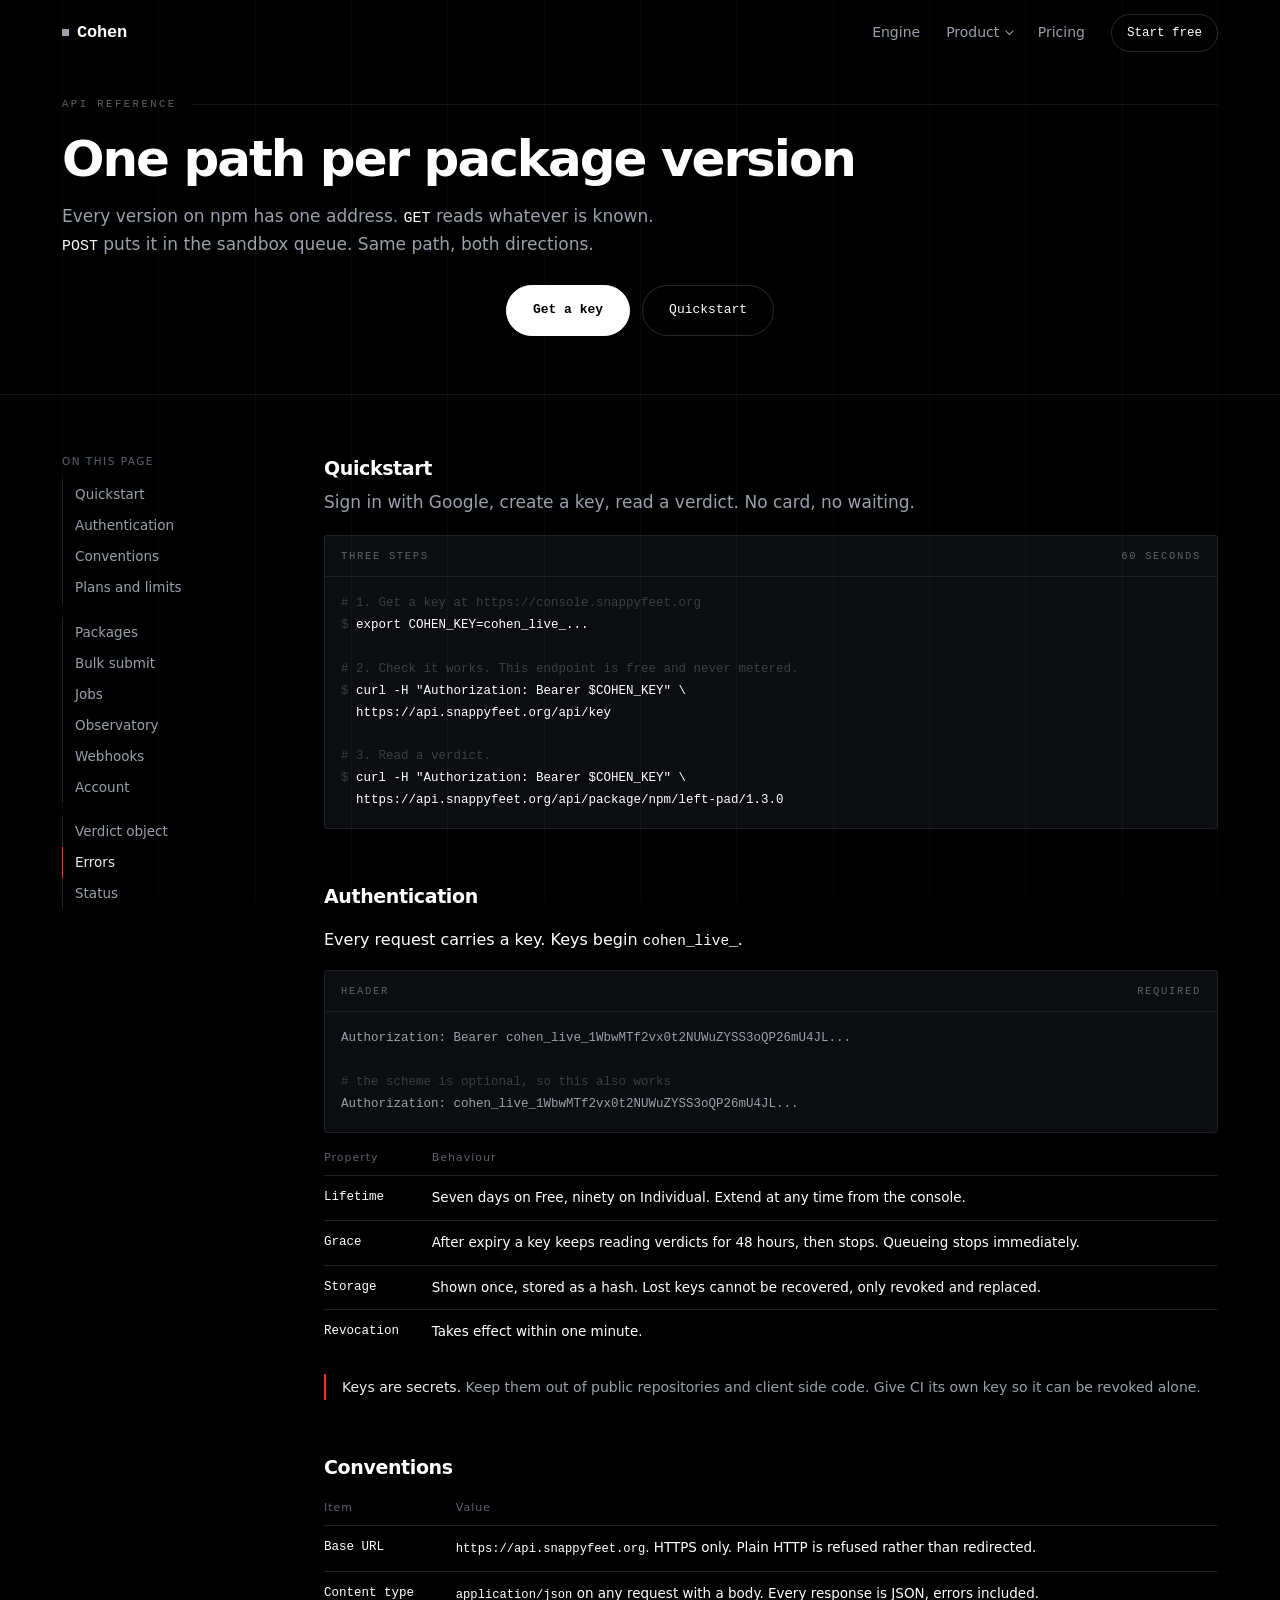
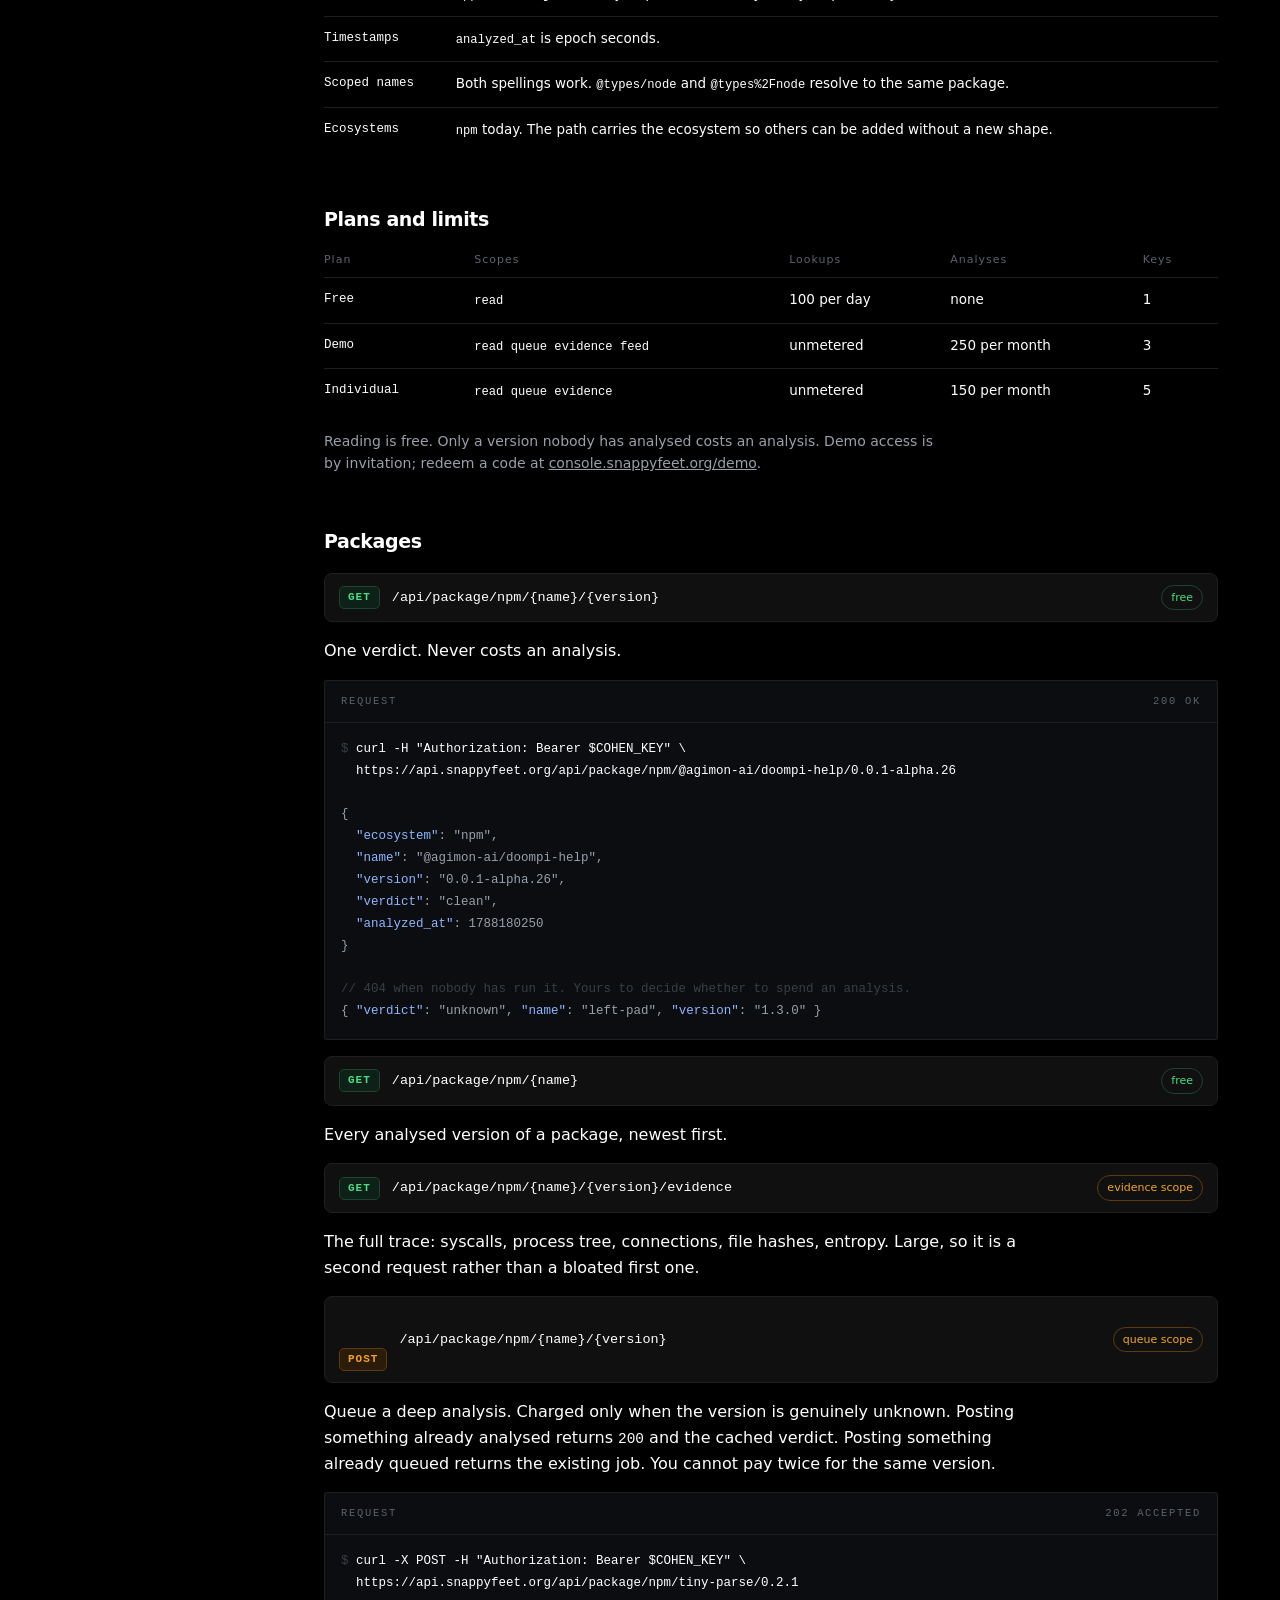
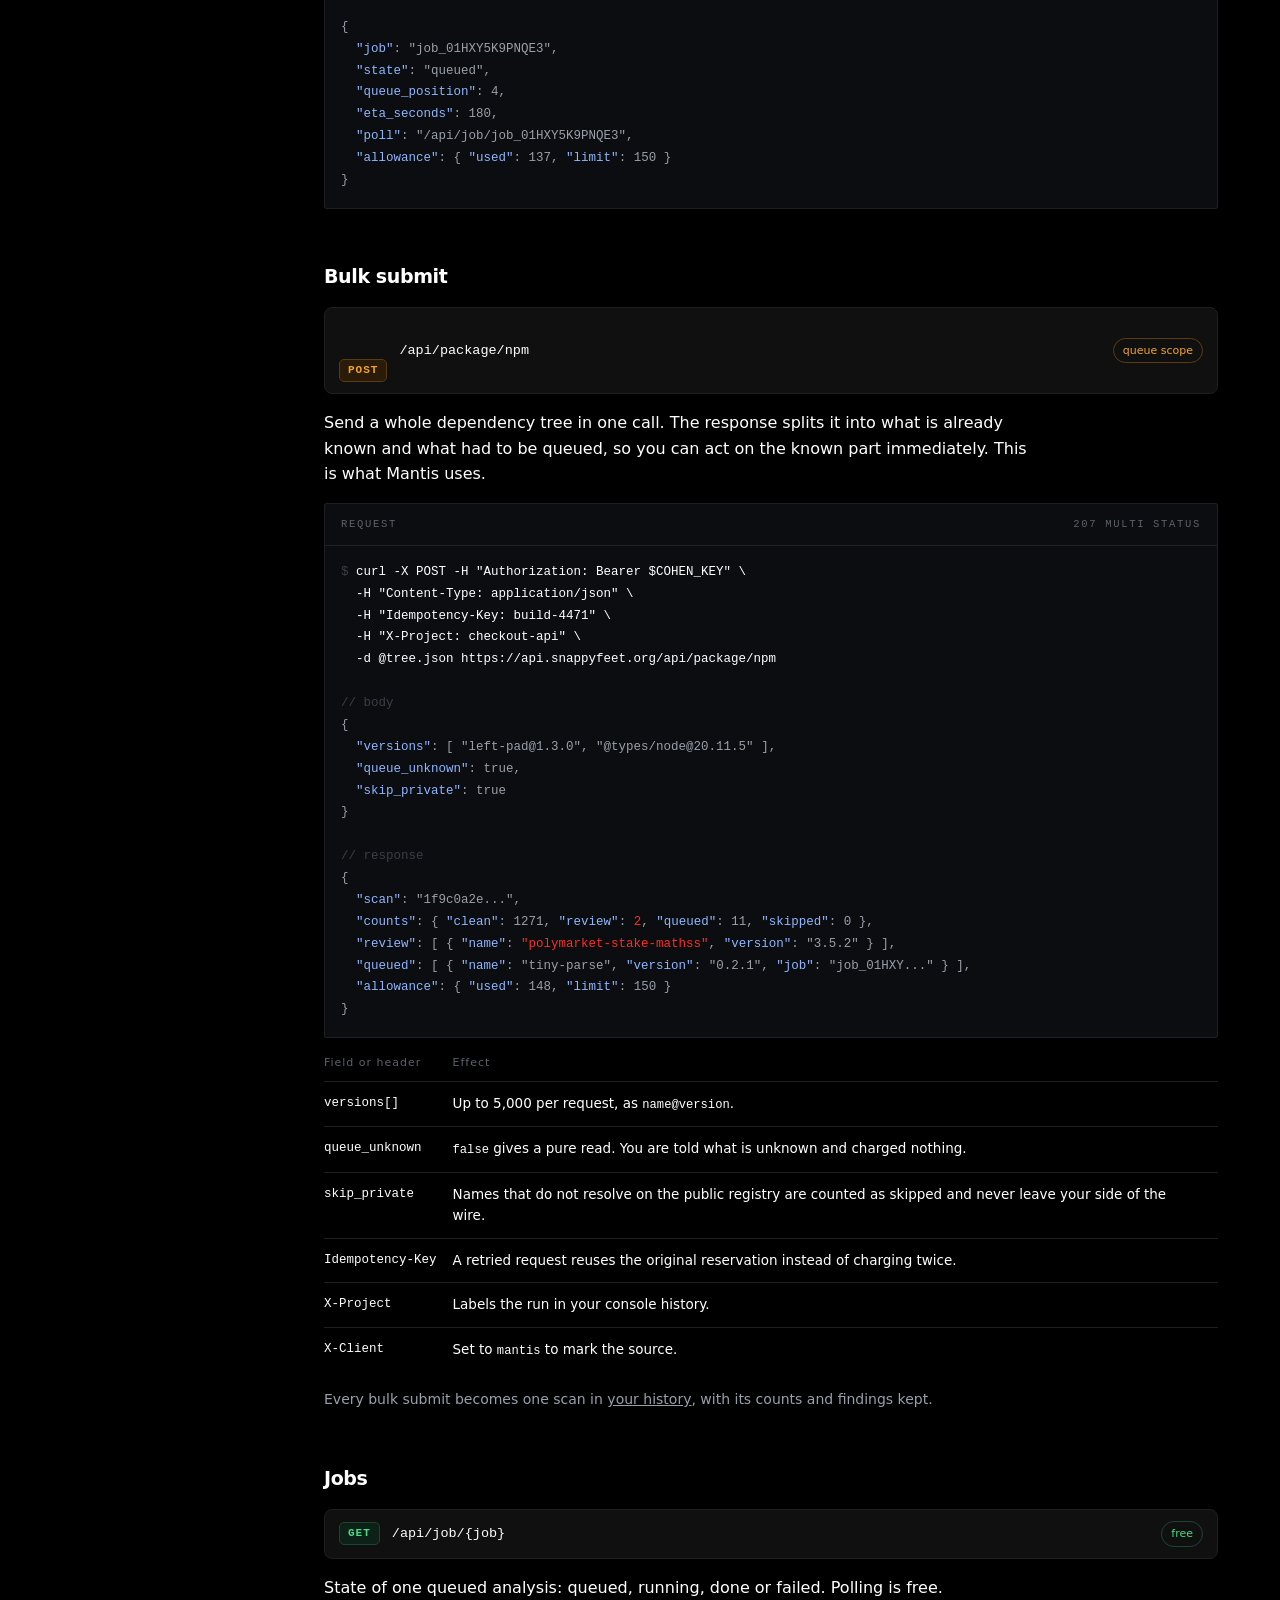
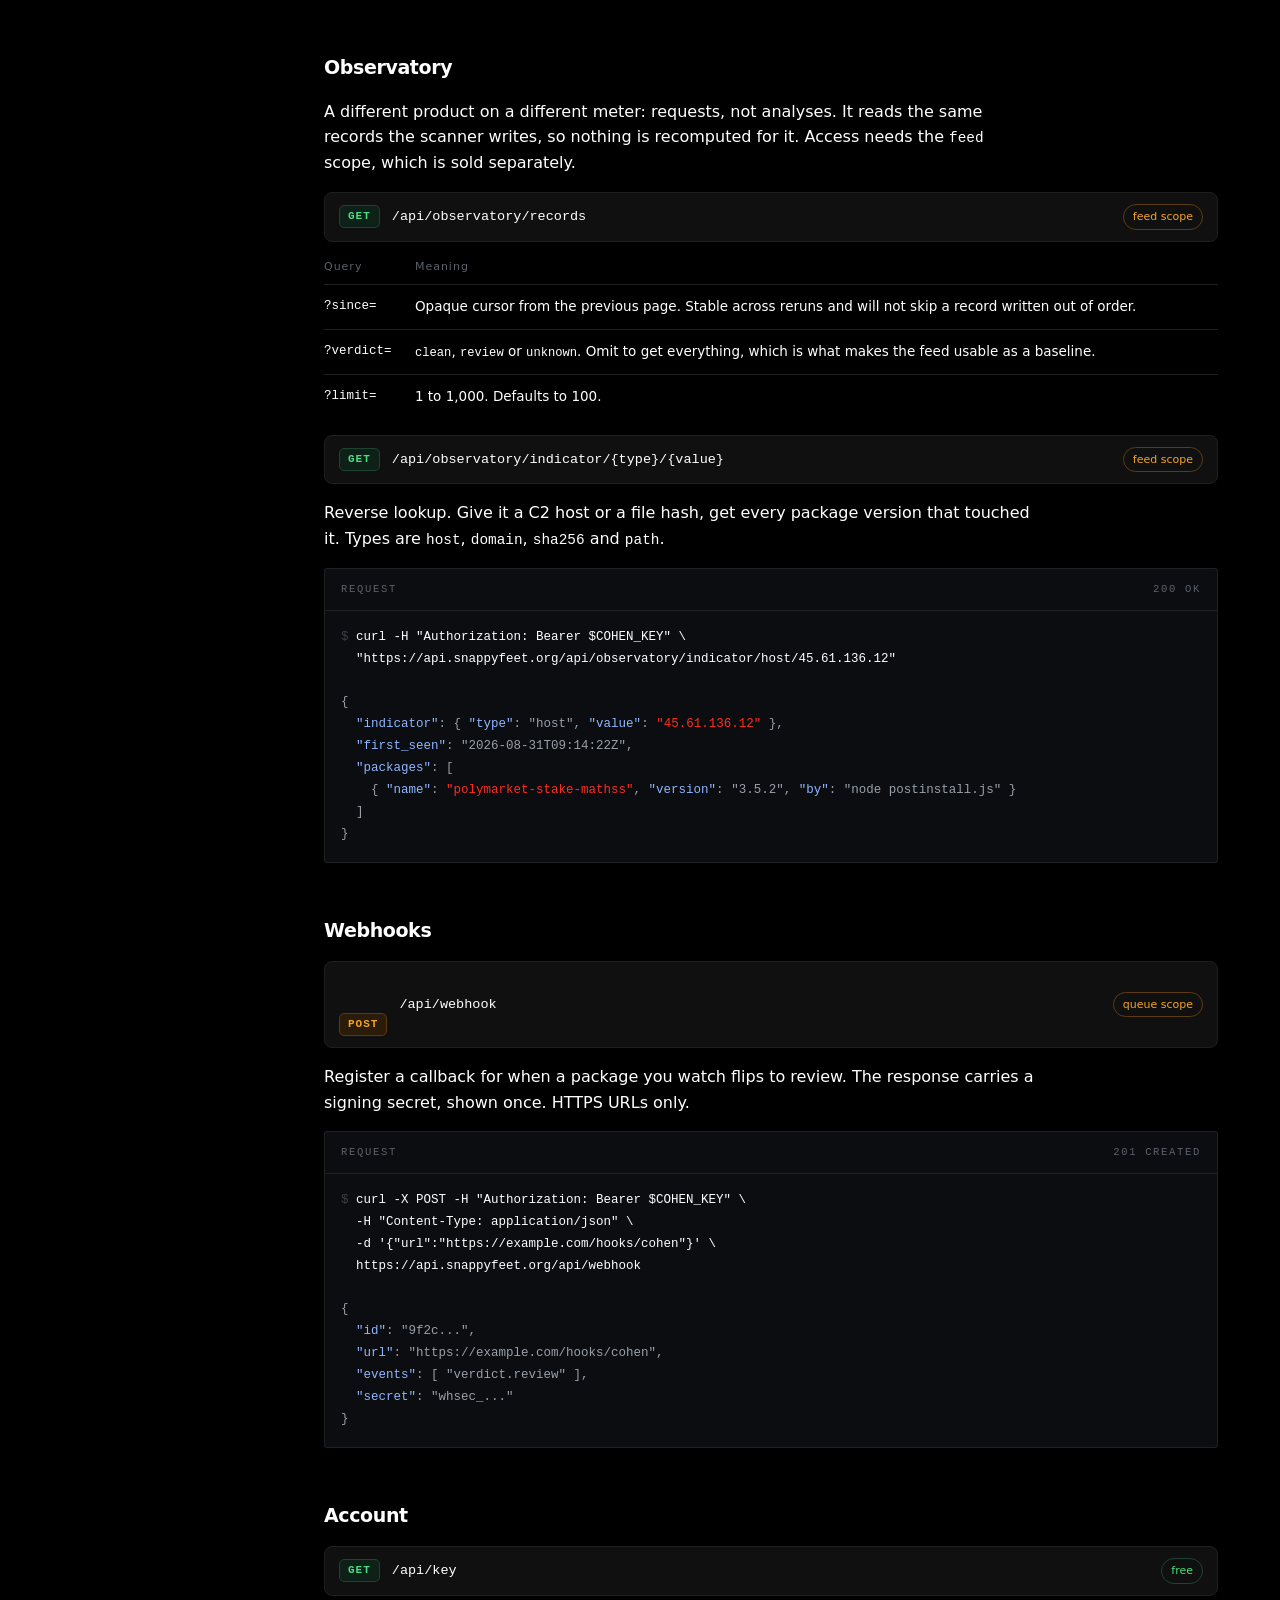
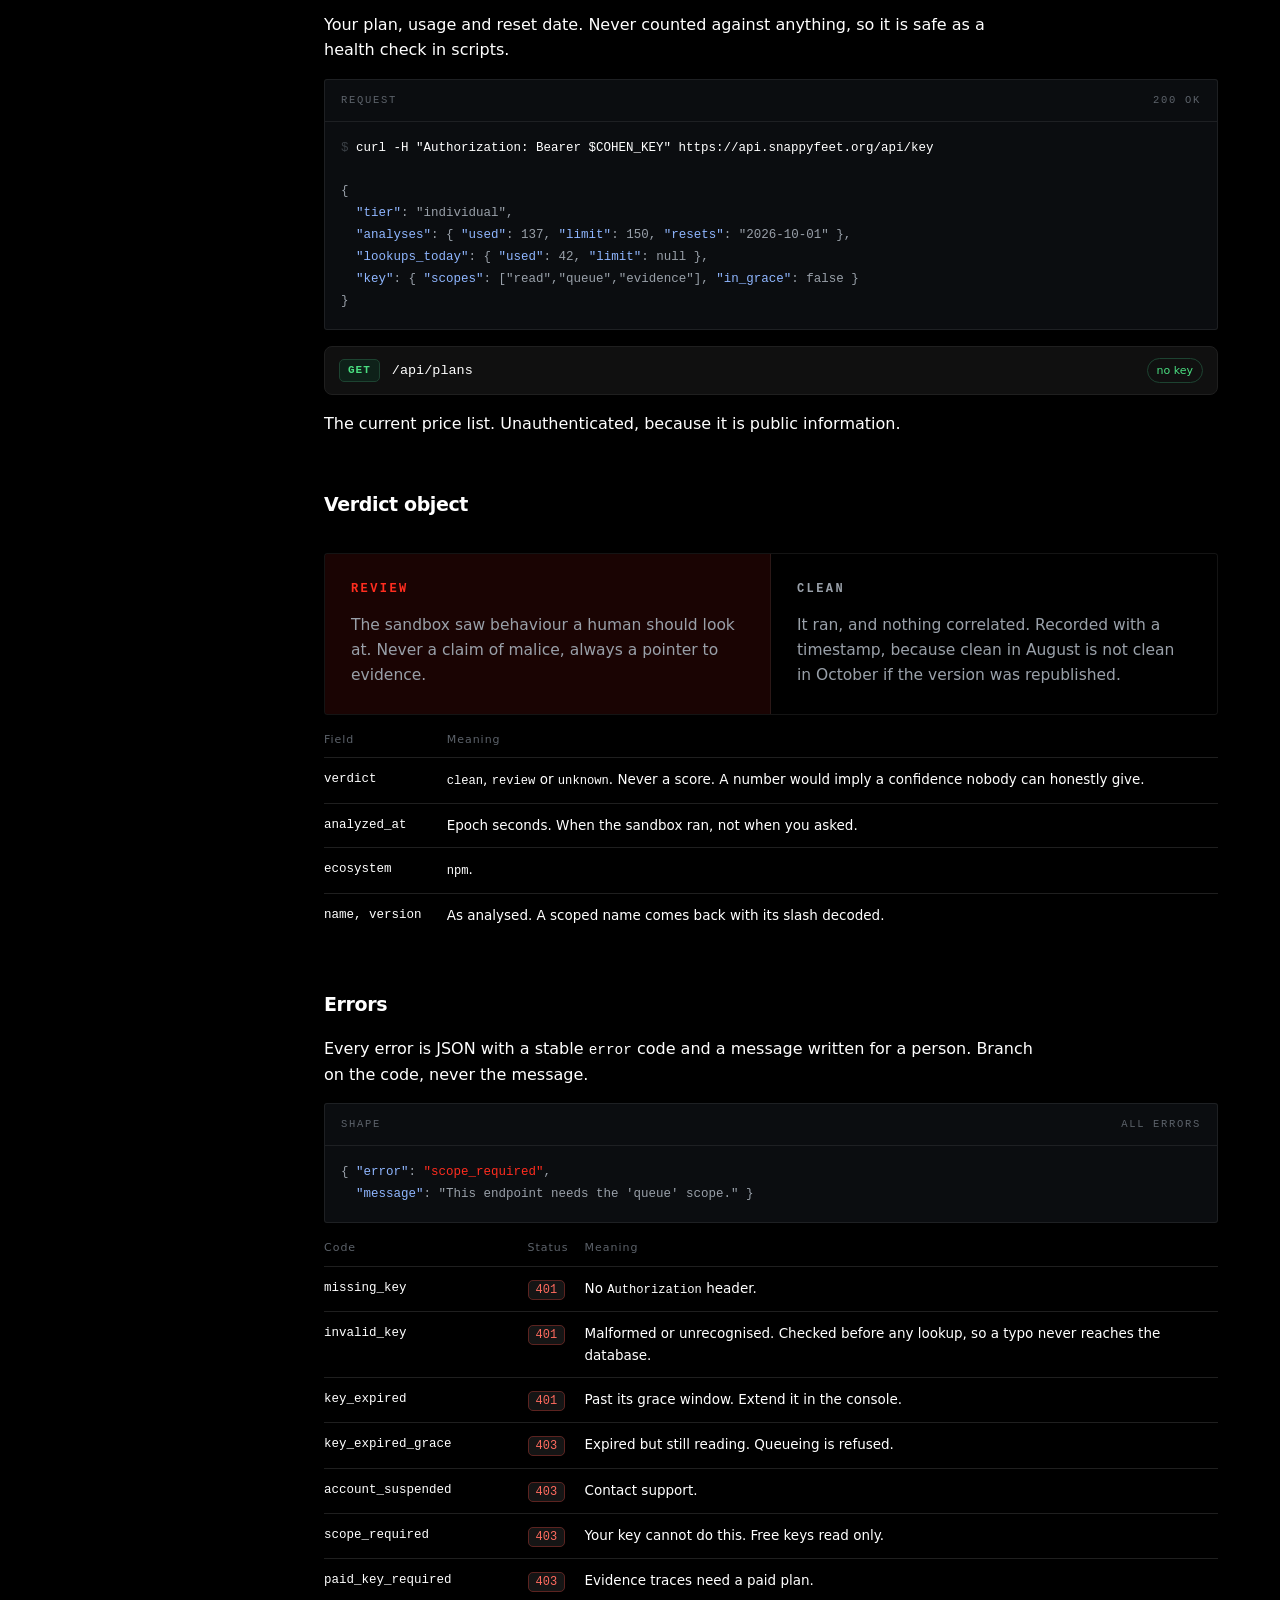
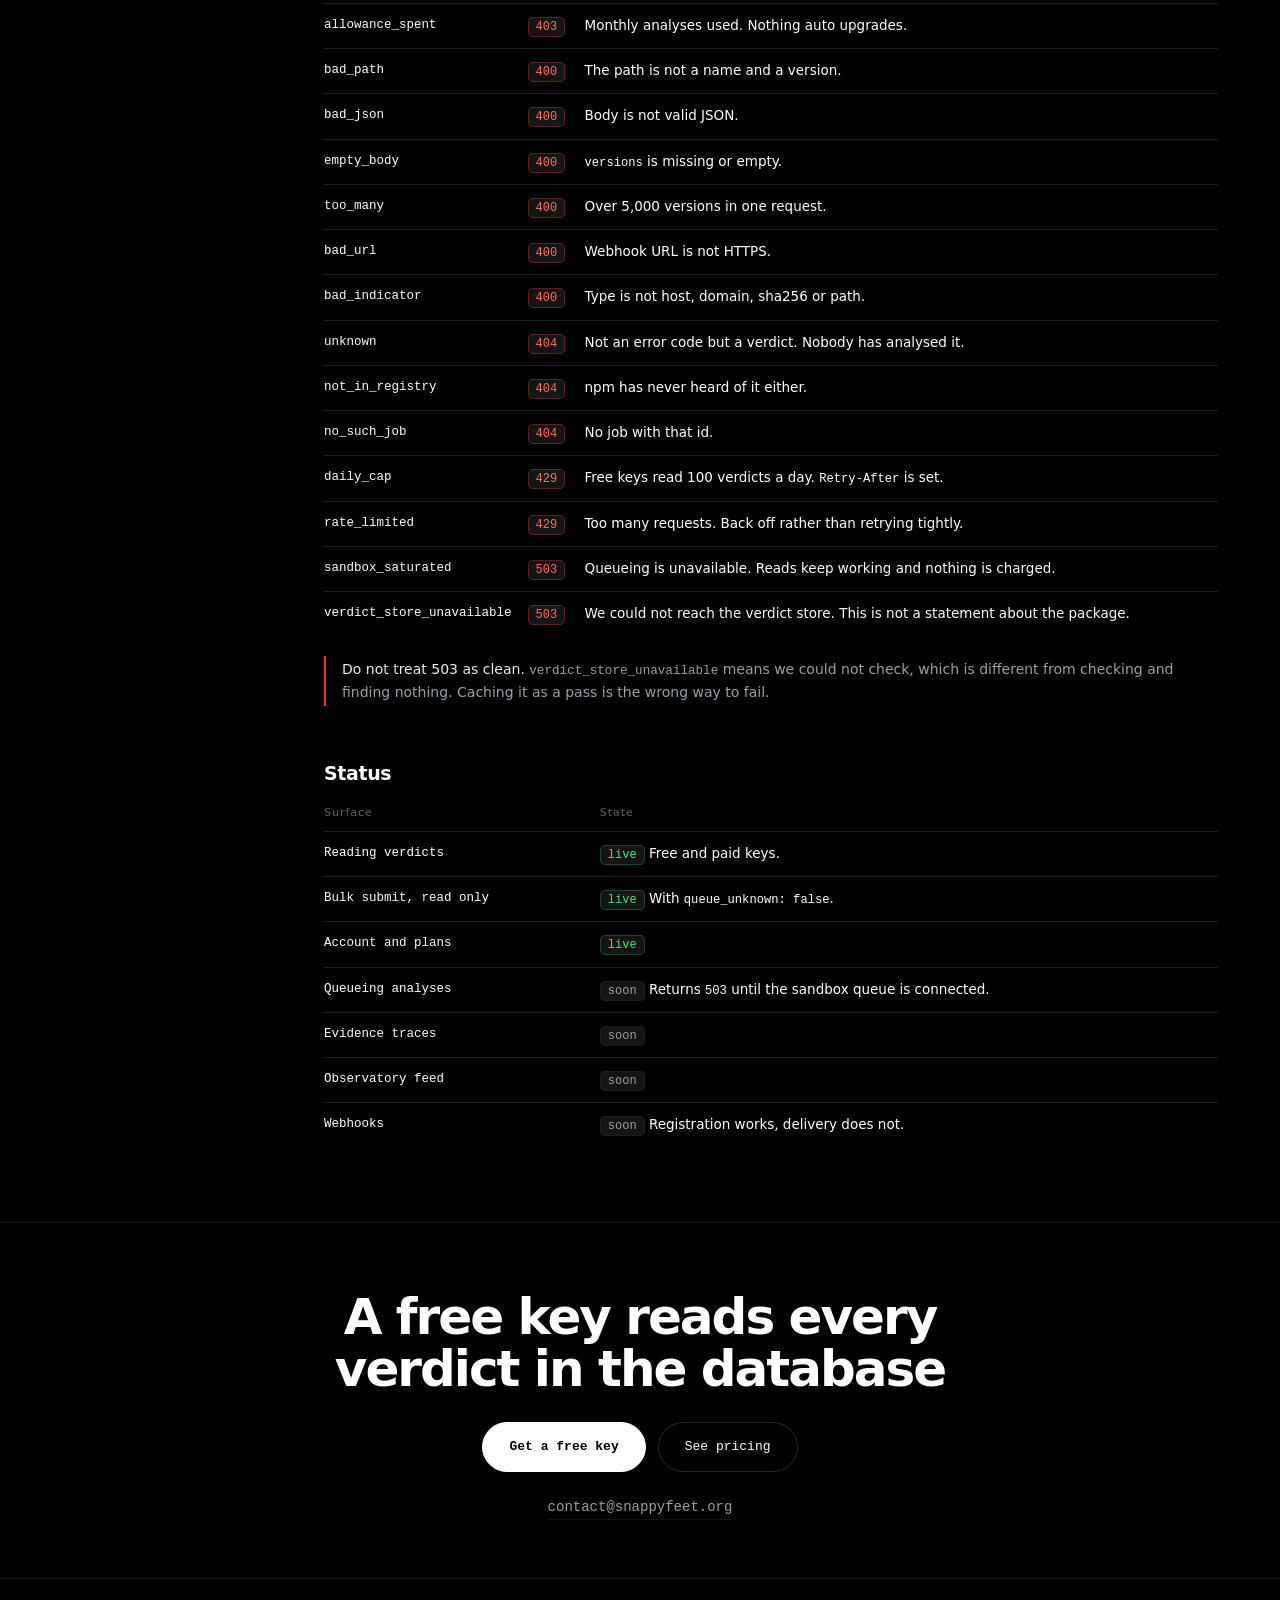
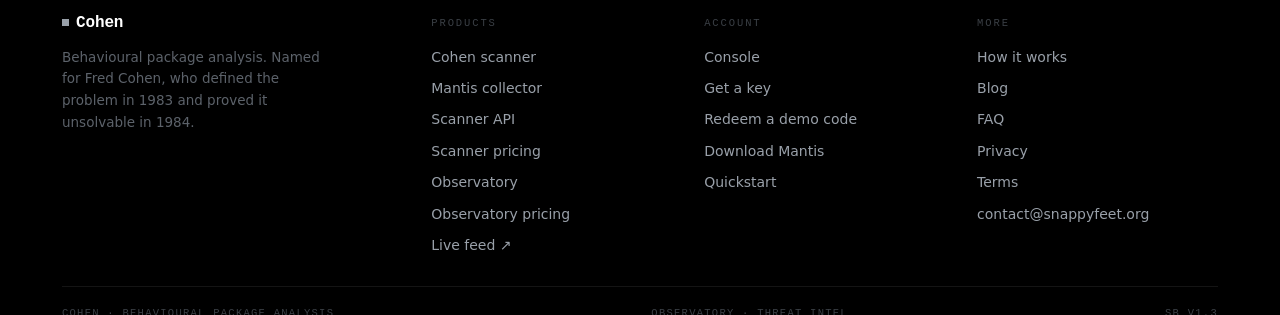
==== commit 8ba9d689: "enhancing UI experience" ====
--- a/api.html
+++ b/api.html
@@ -5,7 +5,7 @@
 <meta name="viewport" content="width=device-width, initial-scale=1">
 <title>Cohen · API reference</title>
 <meta name="description" content="Cohen API reference. Read verdicts, queue deep analyses, and stream the Observatory feed.">
-<link rel="icon" href="data:image/svg+xml,%3Csvg%20xmlns='http://www.w3.org/2000/svg'%20viewBox='0%200%20100%20100'%3E%3Crect%20width='100'%20height='100'%20rx='20'%20fill='%23000'/%3E%3Crect%20x='36'%20y='36'%20width='28'%20height='28'%20rx='4'%20fill='%23FF2D1F'/%3E%3C/svg%3E">
+<link rel="icon" href="data:image/svg+xml,%3Csvg%20xmlns=%27http://www.w3.org/2000/svg%27%20viewBox=%270%200%2032%2032%27%3E%3Crect%20width=%2732%27%20height=%2732%27%20fill=%27%23000%27/%3E%3Crect%20x=%2711%27%20y=%2711%27%20width=%2710%27%20height=%2710%27%20fill=%27%23fff%27/%3E%3C/svg%3E">
 <link rel="stylesheet" href="styles.css">
 <style>
   .doc{display:grid;grid-template-columns:210px minmax(0,1fr);gap:52px;align-items:start}
@@ -60,11 +60,31 @@
 <div class="grid" aria-hidden="true"><div class="grid-in"><i></i><i></i><i></i><i></i><i></i><i></i><i></i><i></i><i></i><i></i><i></i><i></i></div></div>
 
 <svg width="0" height="0" style="position:absolute" aria-hidden="true">
-<symbol id="aperture" viewBox="0 0 100 100">
-<circle cx="50" cy="50" r="42" fill="none" stroke="currentColor" stroke-width="6" opacity=".45"/>
-<circle cx="50" cy="50" r="27" fill="none" stroke="currentColor" stroke-width="6" opacity=".75"/>
-<circle cx="50" cy="50" r="9" fill="#FF2D1F"/>
-</symbol>
+  <!-- Product marks. One filled point per mark; currentColor only; no radius.
+       Use the -sm variants below 24px rendered — they are separate symbols,
+       not scaled copies. See MARKS.md. -->
+  <symbol id="mantis" viewBox="0 0 32 32">
+    <path d="M12 6 H6 V26 H12" fill="none" stroke="currentColor" stroke-width="2.4" stroke-linejoin="miter" stroke-linecap="butt"/>
+    <path d="M20 6 H26 V26 H20" fill="none" stroke="currentColor" stroke-width="2.4" stroke-linejoin="miter" stroke-linecap="butt"/>
+    <circle cx="16" cy="16" r="2.6" fill="currentColor"/>
+  </symbol>
+
+  <symbol id="mantis-sm" viewBox="0 0 32 32">
+    <path d="M12.5 5.6 H5.6 V26.4 H12.5" fill="none" stroke="currentColor" stroke-width="3.2" stroke-linejoin="miter" stroke-linecap="butt"/>
+    <path d="M19.5 5.6 H26.4 V26.4 H19.5" fill="none" stroke="currentColor" stroke-width="3.2" stroke-linejoin="miter" stroke-linecap="butt"/>
+    <circle cx="16" cy="16" r="3.2" fill="currentColor"/>
+  </symbol>
+
+  <symbol id="observatory" viewBox="0 0 32 32">
+    <path d="M2 11 H24.89" stroke="currentColor" fill="none" stroke-width="1.6" stroke-linecap="butt" opacity=".45"/>
+    <path d="M26.10 14.57 A10.2 10.2 0 1 1 22.47 8.11" fill="none" stroke="currentColor" stroke-width="2.4" stroke-linecap="butt"/>
+    <circle cx="24.89" cy="11" r="2.8" fill="currentColor"/>
+  </symbol>
+
+  <symbol id="observatory-sm" viewBox="0 0 32 32">
+    <path d="M26.17 15.21 A10.2 10.2 0 1 1 21.95 7.72" fill="none" stroke="currentColor" stroke-width="3" stroke-linecap="butt"/>
+    <circle cx="24.89" cy="11" r="3.4" fill="currentColor"/>
+  </symbol>
 </svg>
 
 <div class="nav" id="nav">
--- a/styles.css
+++ b/styles.css
@@ -120,7 +120,13 @@
 .prod .eyebrow{color:var(--alarm)}
 .prod .eyebrow::after{background:rgba(255,45,31,.28)}
 .plock{display:flex;align-items:center;gap:13px;margin:0 0 26px}
+/* 30px is above the 24px threshold, so the full-weight symbols are correct
+   here. Anywhere a mark renders below 24px, use #mantis-sm / #observatory-sm
+   instead of scaling these down. */
 .plock svg{width:30px;height:30px;flex:none;color:var(--white)}
+/* Guard: the marks are drawn with butt caps and miter joins on purpose.
+   An inherited round linecap from an icon library would break them. */
+.plock svg,.mark svg{stroke-linecap:butt;stroke-linejoin:miter}
 .plock .pn{font-family:var(--mono);font-size:23px;font-weight:600;letter-spacing:-.02em;line-height:1}
 .plock .by{font-family:var(--mono);font-size:10.5px;letter-spacing:.2em;color:var(--ash3);
   padding-left:13px;border-left:1px solid var(--hair);align-self:stretch;display:flex;align-items:center}
@@ -492,11 +498,16 @@
 
 /* ══════════════════════════════════════════════════════════════
    WORDMARK
-   Typographic only. The square is the same live indicator used by
-   .ann, .hud and .status, so the mark needs no separate asset.
-   ══════════════════════════════════════════════════════════════ */
-.mark i{width:.44em;height:.44em;border-radius:1.5px;background:var(--alarm);
-  margin-right:.44em;flex:none;display:block}
+   Typographic only — Cohen has no mark of its own yet, and this
+   placeholder square is not one. It was --alarm, which made it
+   visually identical to the blip in .ann, .hud and .status that
+   means the sandbox is observing: a brand mark in the same red as
+   a verdict reads as a warning about the brand. Red is reserved
+   for verdicts, so the square is ash, and square — the site's
+   marks carry no corner radius.
+   ══════════════════════════════════════════════════════════════ */
+.mark i{width:.44em;height:.44em;border-radius:0;background:var(--ash);
+  margin-right:.44em;flex:none;display:block;transition:background .28s}
 .mark:hover i{background:var(--white)}
 
 /* ── API reference ── */
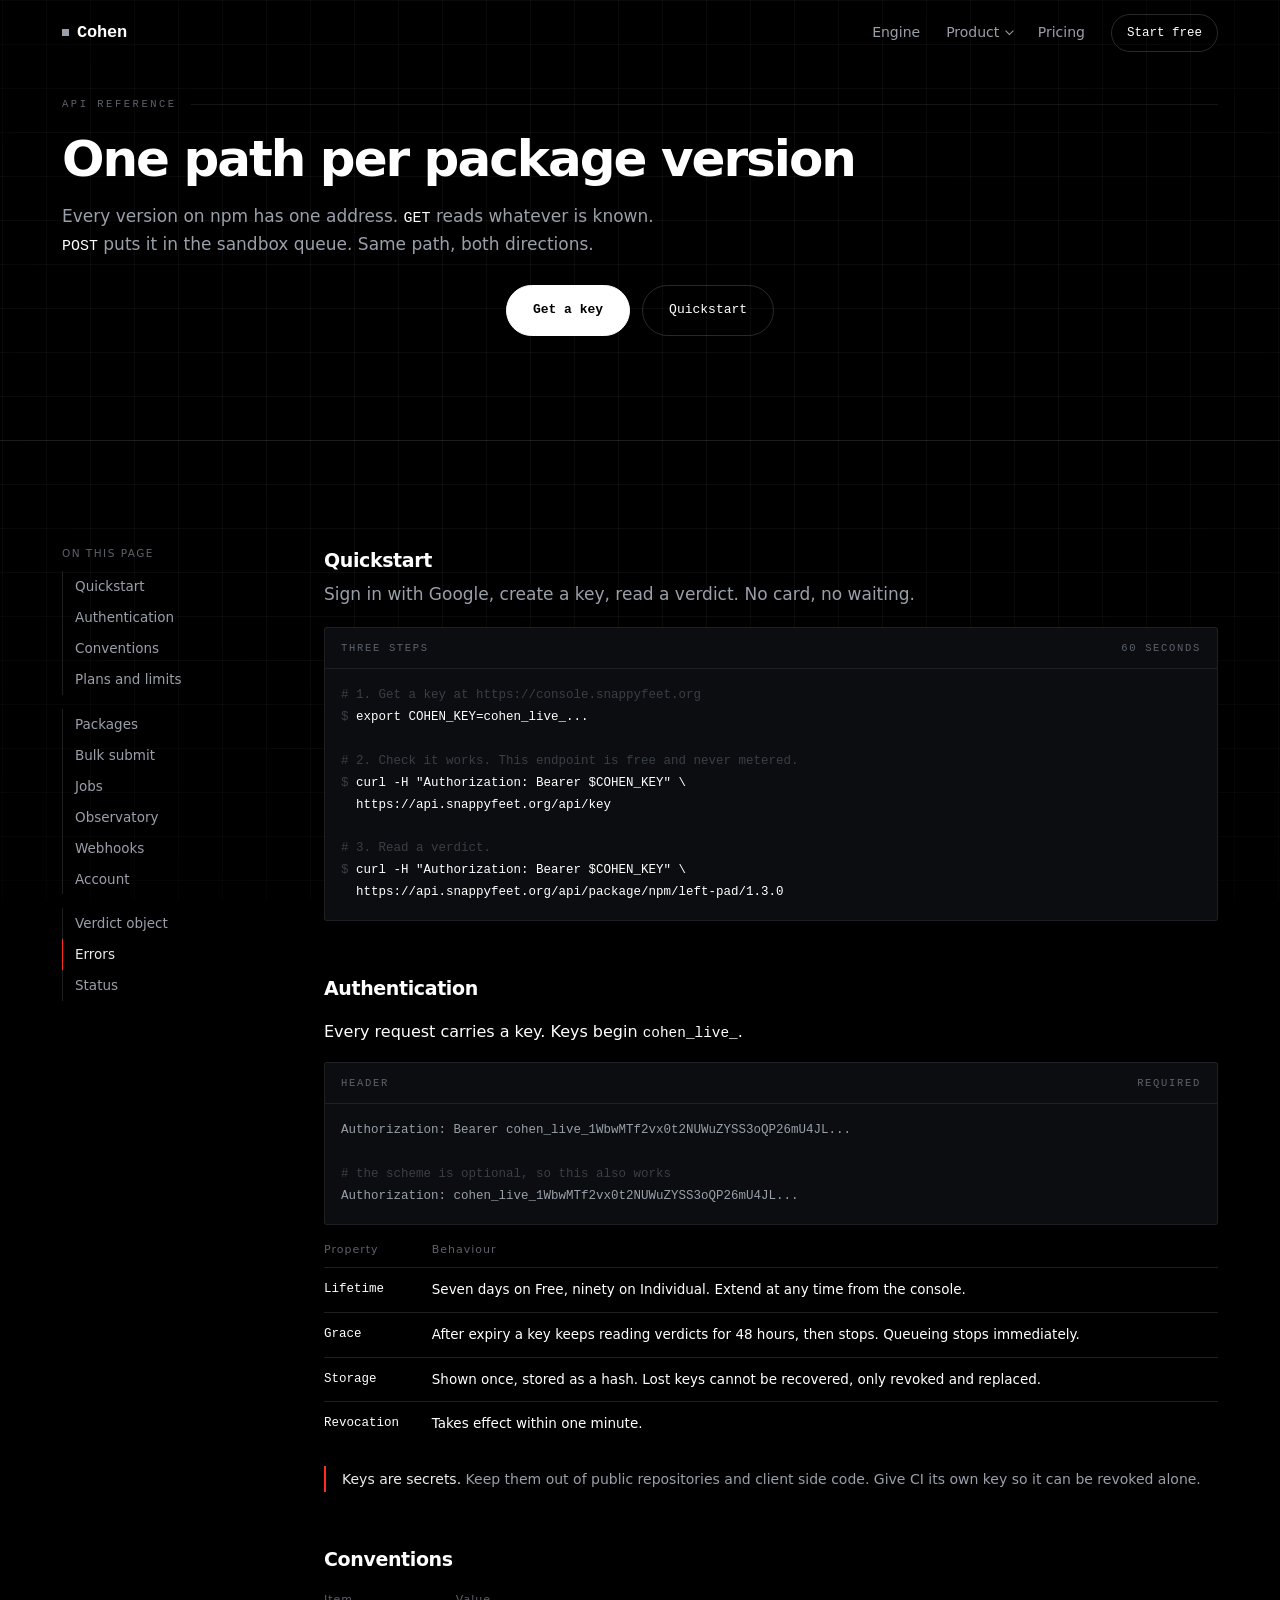
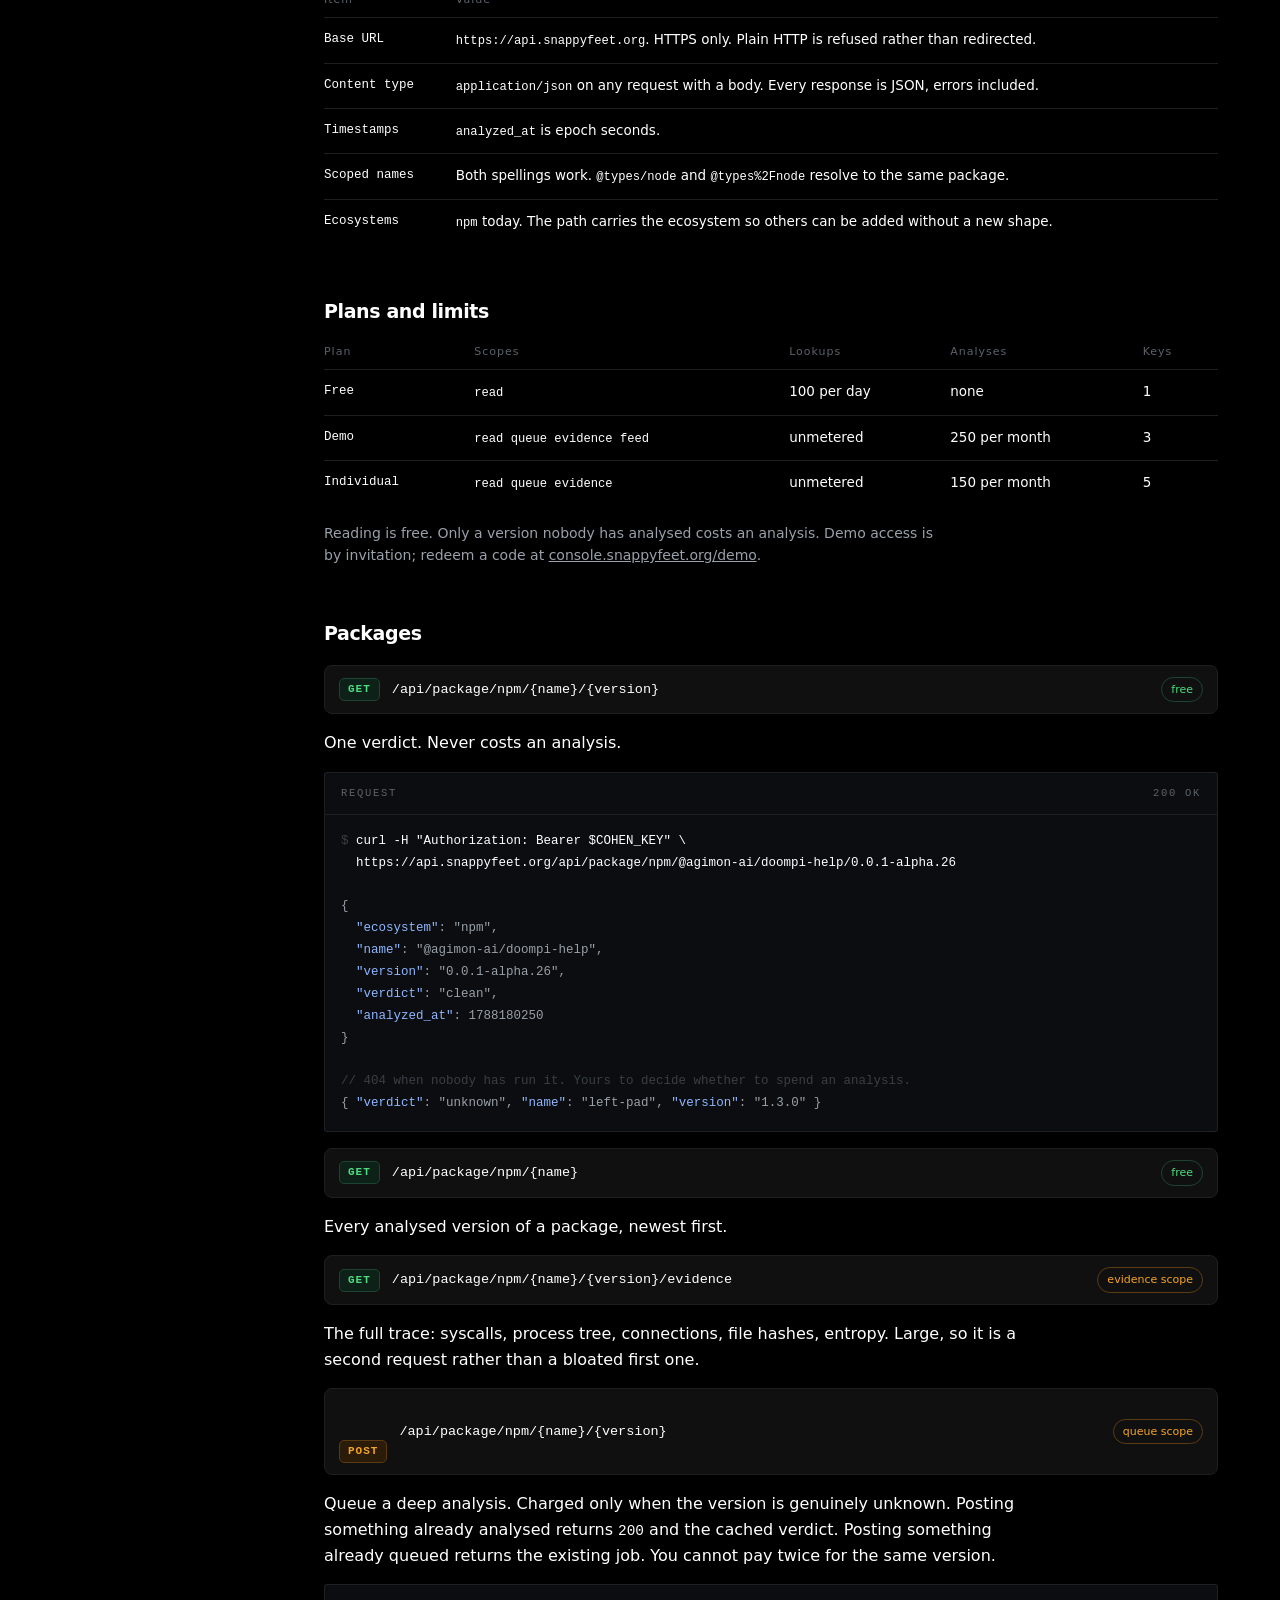
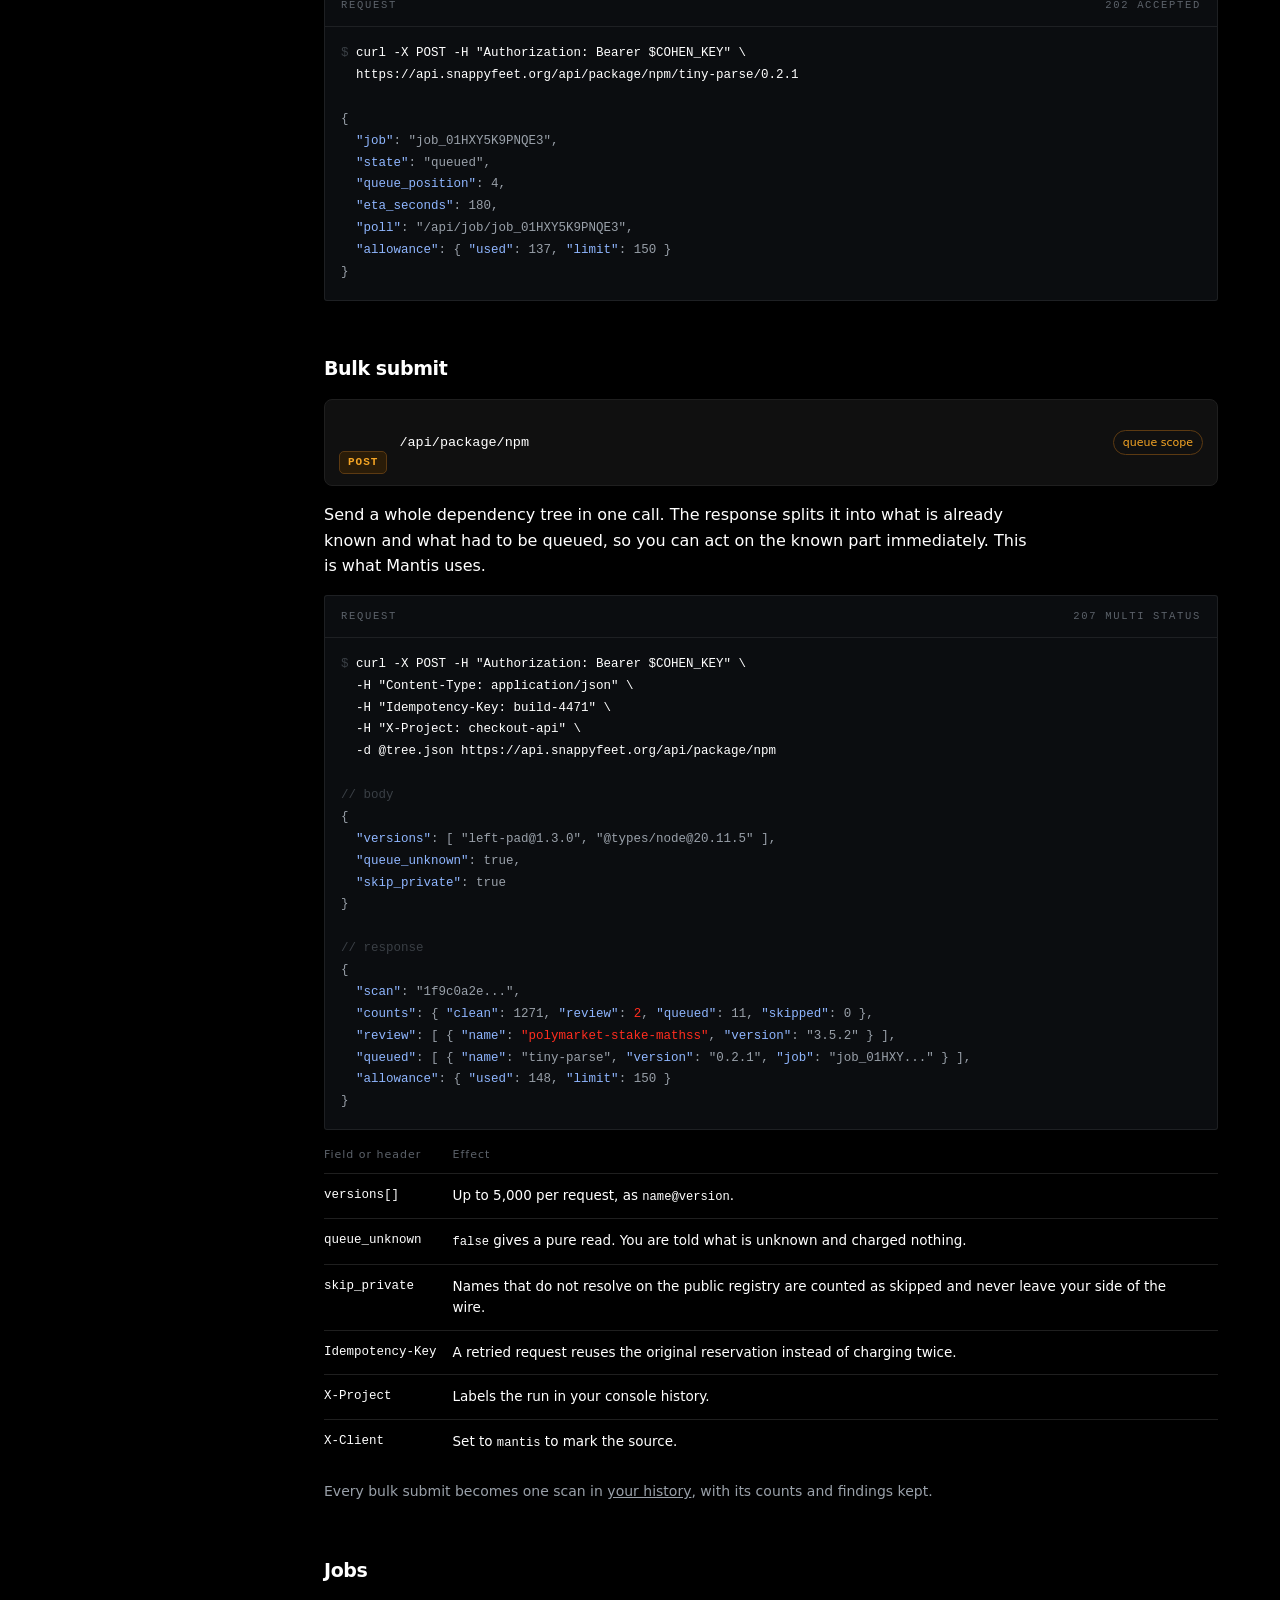
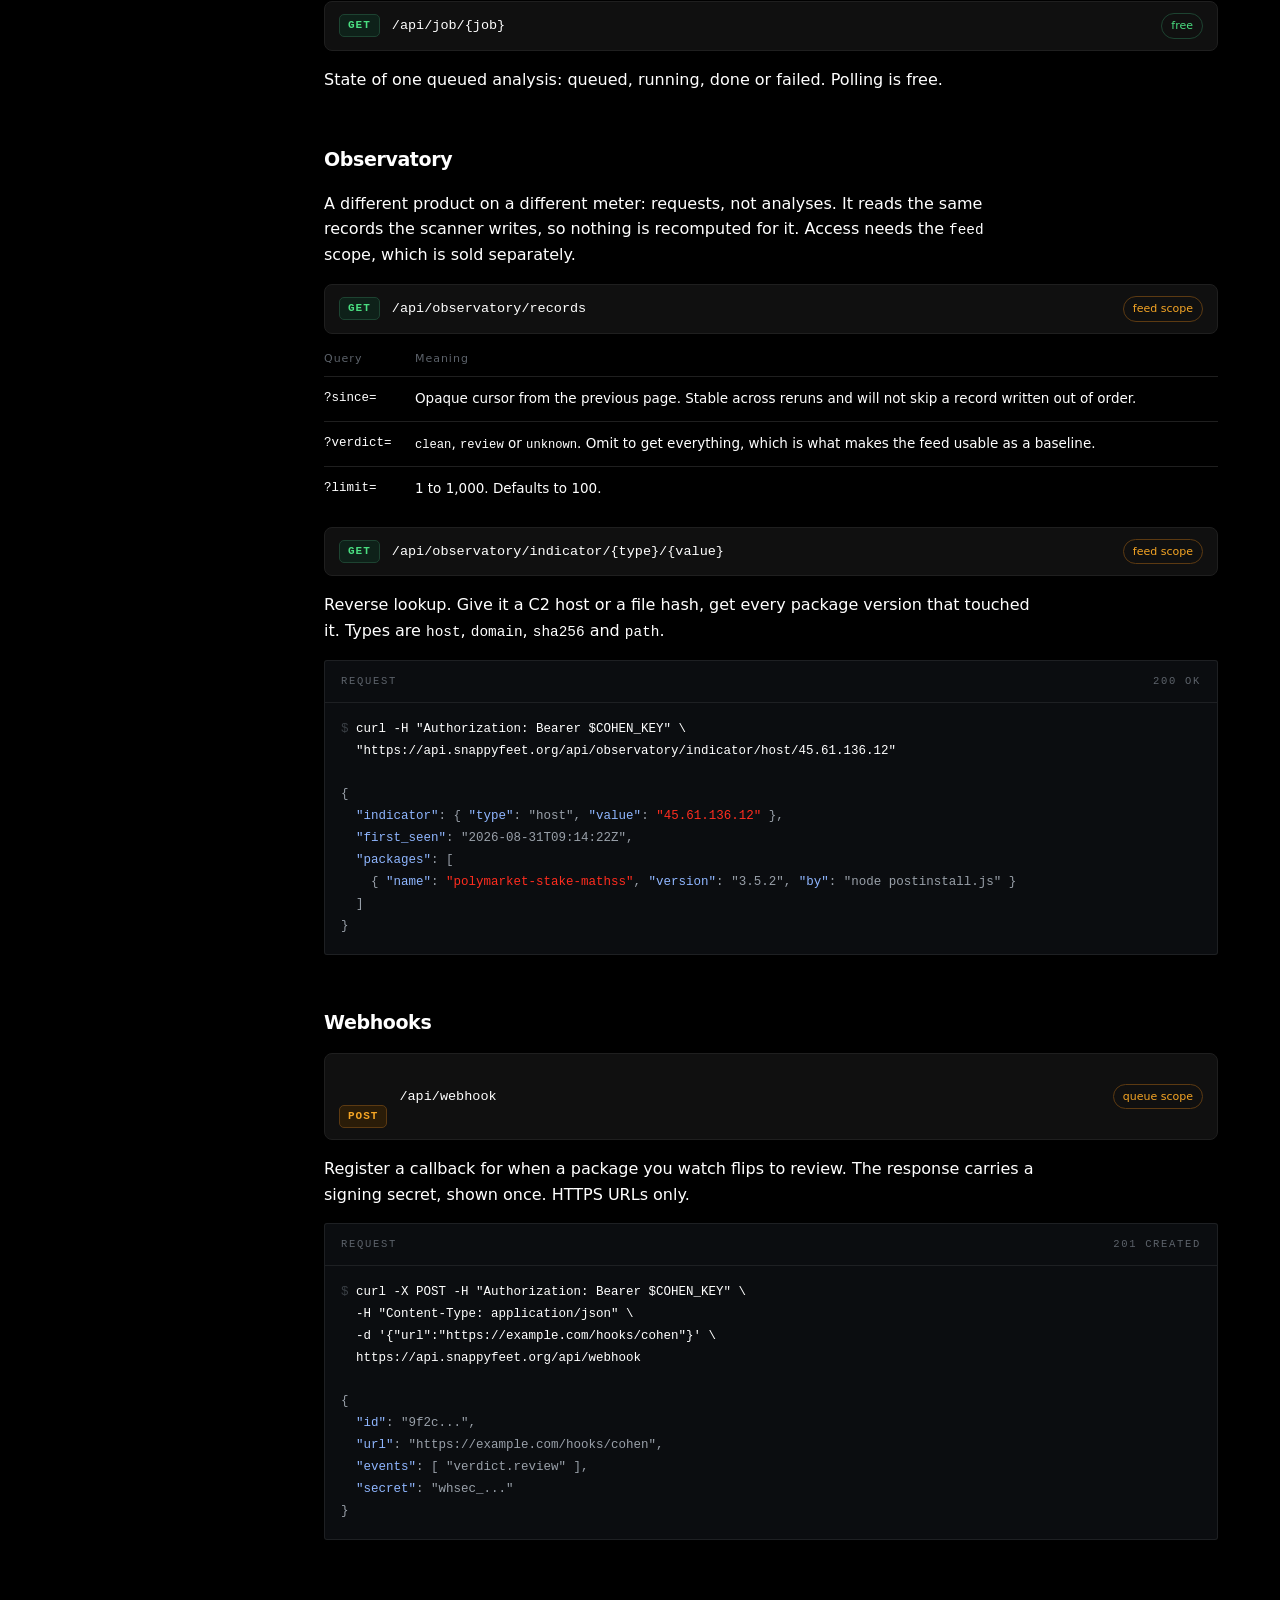
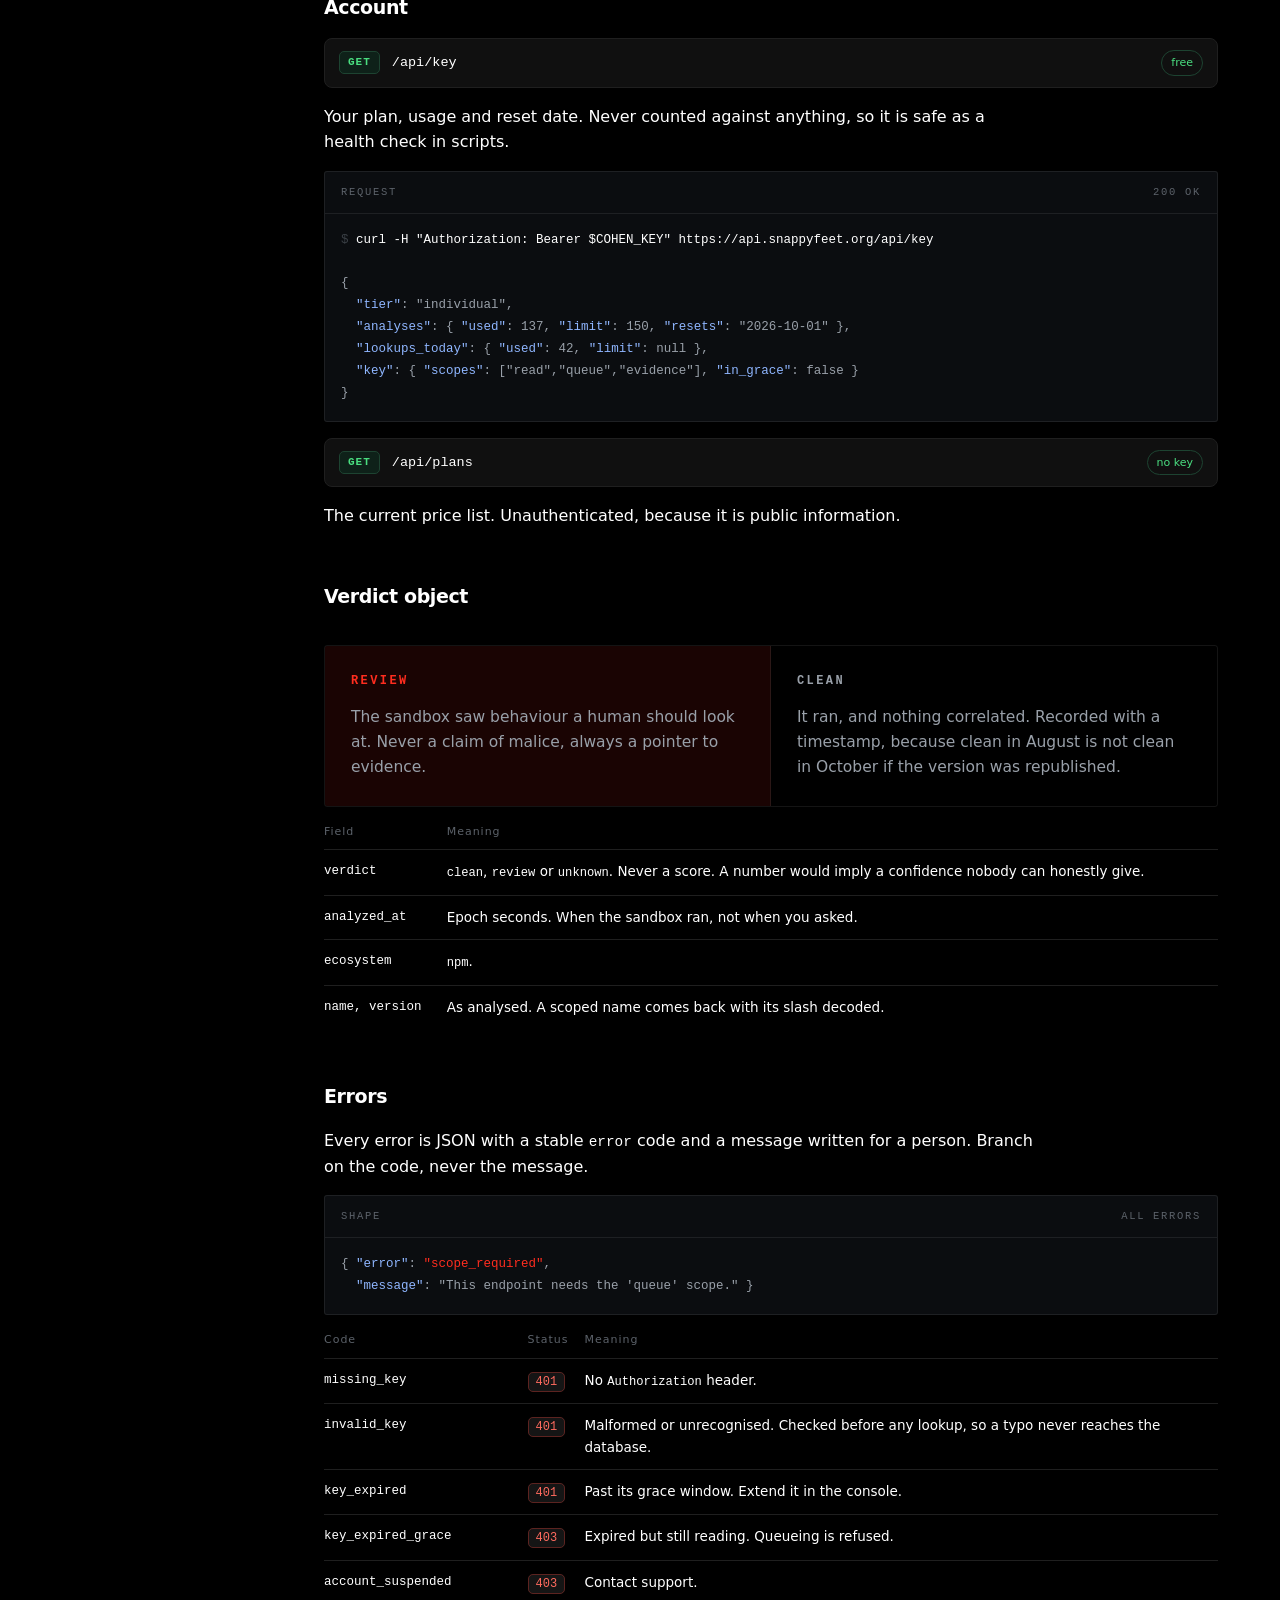
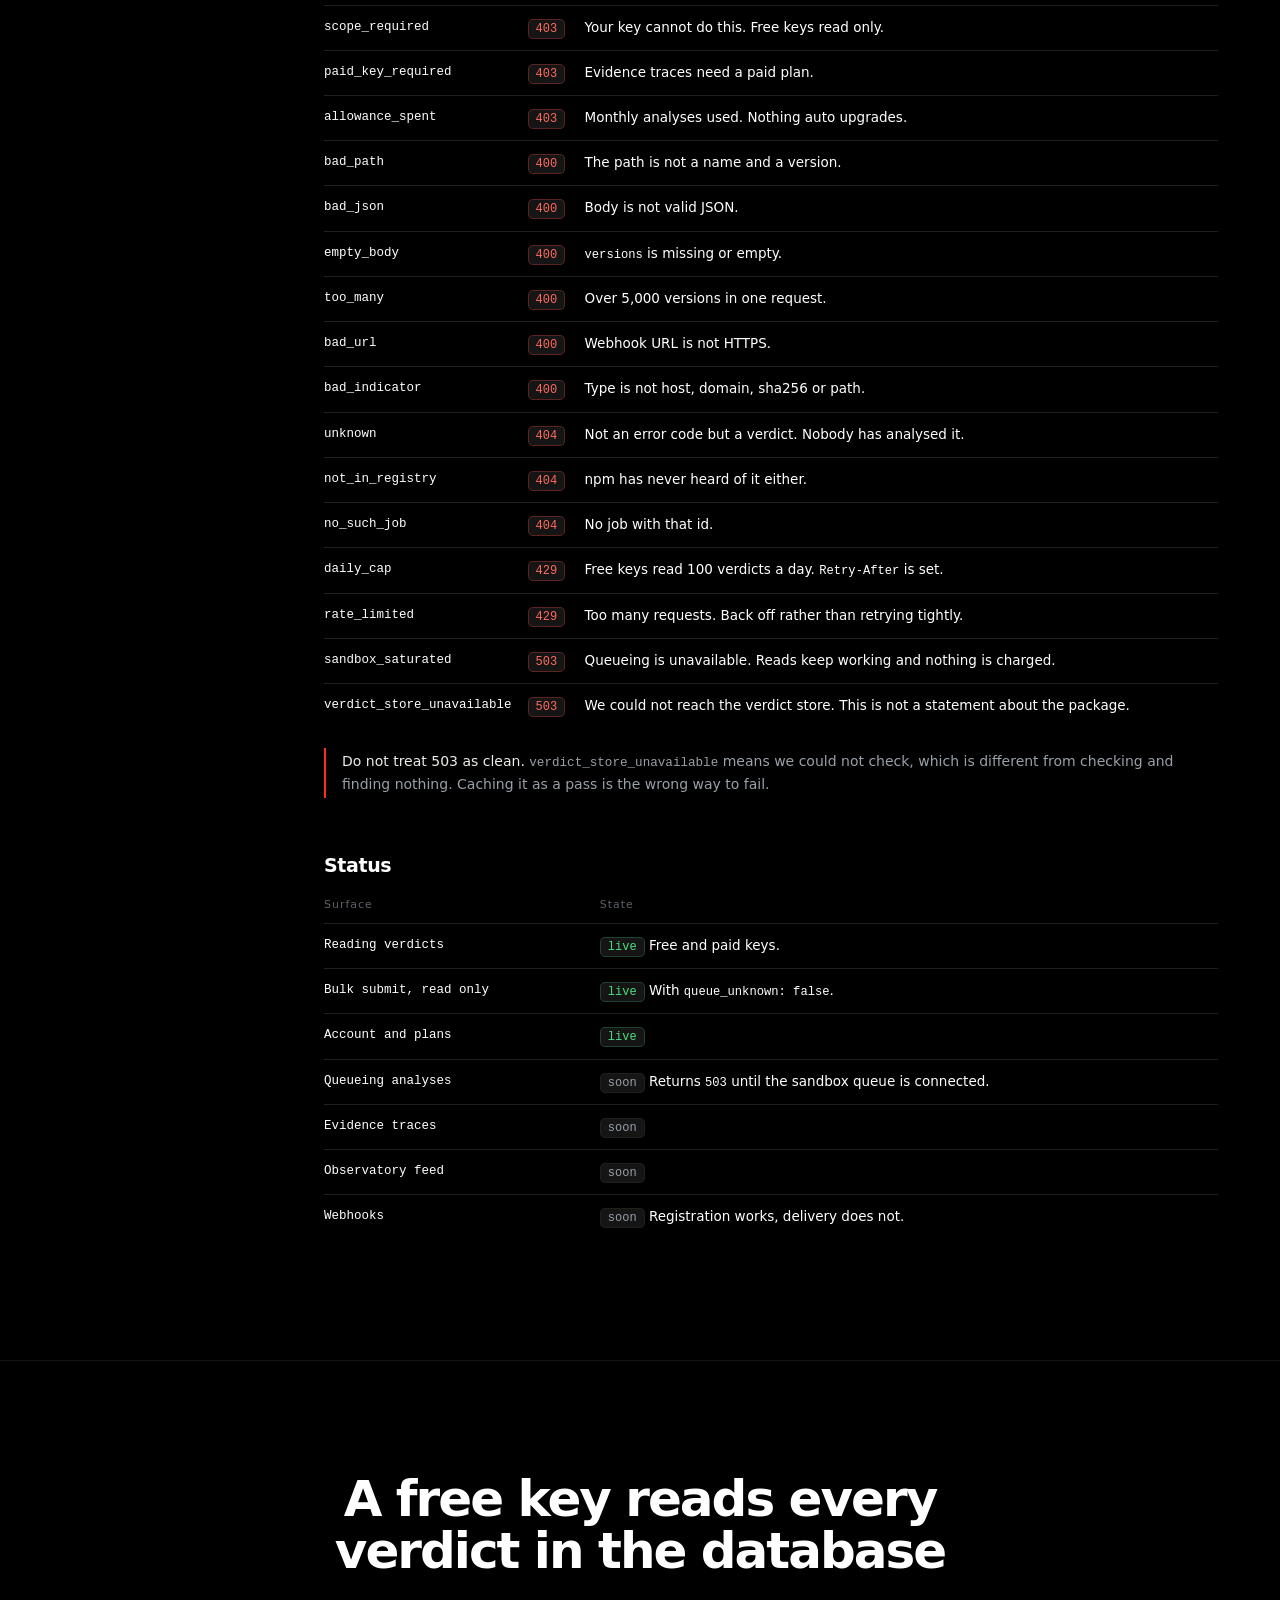
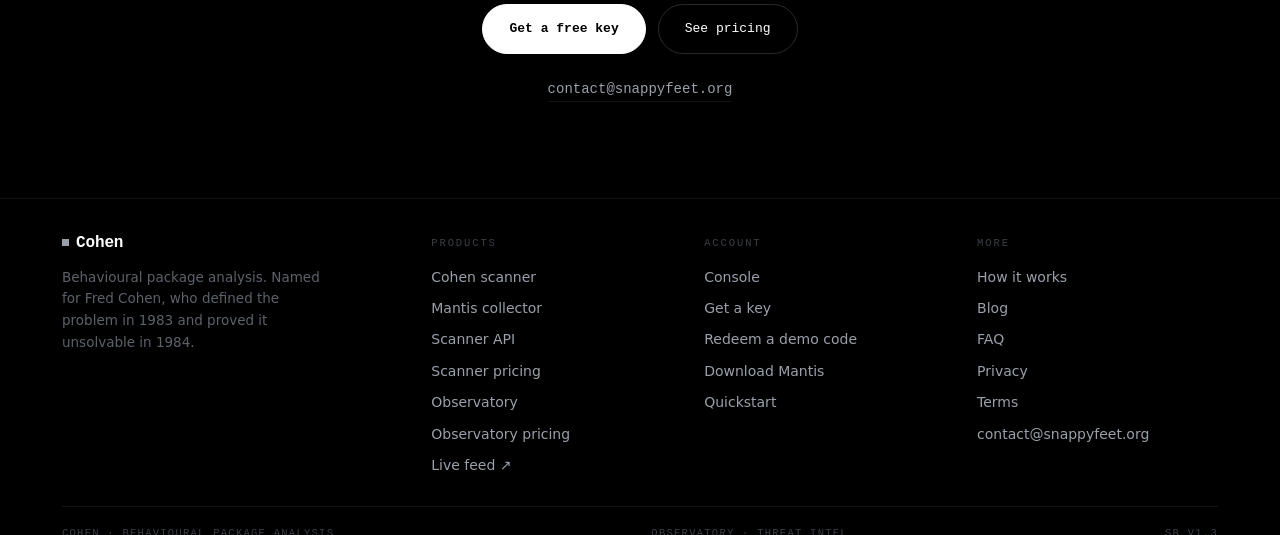
==== commit a61ff227: "revamping webpage" ====
--- a/api.html
+++ b/api.html
@@ -1,648 +1,648 @@
-<!DOCTYPE html>
-<html lang="en">
-<head>
-<meta charset="utf-8">
-<meta name="viewport" content="width=device-width, initial-scale=1">
-<title>Cohen · API reference</title>
-<meta name="description" content="Cohen API reference. Read verdicts, queue deep analyses, and stream the Observatory feed.">
-<link rel="icon" href="data:image/svg+xml,%3Csvg%20xmlns=%27http://www.w3.org/2000/svg%27%20viewBox=%270%200%2032%2032%27%3E%3Crect%20width=%2732%27%20height=%2732%27%20fill=%27%23000%27/%3E%3Crect%20x=%2711%27%20y=%2711%27%20width=%2710%27%20height=%2710%27%20fill=%27%23fff%27/%3E%3C/svg%3E">
-<link rel="stylesheet" href="styles.css">
-<style>
-  .doc{display:grid;grid-template-columns:210px minmax(0,1fr);gap:52px;align-items:start}
-  .toc{position:sticky;top:96px;font-size:13.5px;line-height:1.55}
-  .toc h6{font-size:10.5px;letter-spacing:.14em;color:var(--ash2,#63635e);
-          margin:0 0 10px;font-weight:500}
-  .toc a{display:block;padding:5px 0 5px 12px;color:var(--ash,#8b8b85);
-         text-decoration:none;border-left:1px solid var(--line,#1f1f1f)}
-  .toc a:hover{color:var(--paper,#edebe7);border-left-color:var(--ash2,#63635e)}
-  .toc a.on{color:var(--paper,#edebe7);border-left-color:#FF2D1F}
-  .toc .gap{height:14px}
-  @media(max-width:900px){.doc{grid-template-columns:1fr;gap:0}.toc{display:none}}
-
-  .doc h3{font-size:19px;letter-spacing:-.02em;margin:52px 0 6px;scroll-margin-top:96px}
-  .doc h3:first-of-type{margin-top:0}
-  .doc h4{font-size:15px;margin:30px 0 8px;font-weight:600;scroll-margin-top:96px}
-  .doc p{max-width:70ch}
-  .anchor{color:var(--ash2,#63635e);text-decoration:none;opacity:0;margin-left:8px;font-weight:400}
-  h3:hover .anchor,h4:hover .anchor{opacity:1}
-
-  .sig{display:flex;align-items:center;gap:12px;flex-wrap:wrap;
-       background:#101010;border:1px solid var(--line,#1f1f1f);
-       border-radius:8px;padding:11px 14px;margin:16px 0 12px}
-  .verb{font:600 11px/1 var(--mono,ui-monospace,monospace);letter-spacing:.09em;
-        padding:5px 8px;border-radius:5px;flex:none}
-  .verb.get{background:#0e2119;color:#4ADE80;border:1px solid #1d4331}
-  .verb.post{background:#2a1c08;color:#F5A524;border:1px solid #5c3a12}
-  .sig code{font-size:13.5px;flex:1;min-width:200px;word-break:break-all}
-  .tag{font-size:11px;padding:3px 9px;border-radius:20px;flex:none;
-       border:1px solid var(--line,#1f1f1f);color:var(--ash2,#63635e)}
-  .tag.free{color:#4ADE80;border-color:#1d4331}
-  .tag.paid{color:#F5A524;border-color:#5c3a12}
-
-  table.ref{width:100%;border-collapse:collapse;font-size:13.5px;margin:16px 0}
-  table.ref th{text-align:left;font-weight:500;font-size:11px;letter-spacing:.09em;
-               color:var(--ash2,#63635e);padding:0 16px 9px 0;white-space:nowrap}
-  table.ref td{padding:11px 16px 11px 0;border-top:1px solid var(--line,#1f1f1f);
-               vertical-align:top}
-  table.ref td:first-child{white-space:nowrap;font-family:var(--mono,monospace);font-size:12.5px}
-  table.ref td p{margin:0}
-  .st{font-family:var(--mono,monospace);font-size:12px;padding:2px 7px;border-radius:5px;
-      background:#151515;border:1px solid var(--line,#1f1f1f);color:var(--ash,#8b8b85)}
-  .st.ok{color:#4ADE80;border-color:#1d4331}
-  .st.err{color:#FF6B5F;border-color:#5c2320}
-  .note{border-left:2px solid #FF2D1F;padding:2px 0 2px 16px;margin:20px 0;
-        color:var(--ash,#8b8b85);font-size:14px}
-  .note b{color:var(--paper,#edebe7);font-weight:500}
-</style>
-</head>
-<body>
-<a class="skip" href="#main">Skip to content</a>
-<div class="grid" aria-hidden="true"><div class="grid-in"><i></i><i></i><i></i><i></i><i></i><i></i><i></i><i></i><i></i><i></i><i></i><i></i></div></div>
-
-<svg width="0" height="0" style="position:absolute" aria-hidden="true">
-  <!-- Product marks. One filled point per mark; currentColor only; no radius.
-       Use the -sm variants below 24px rendered — they are separate symbols,
-       not scaled copies. See MARKS.md. -->
-  <symbol id="mantis" viewBox="0 0 32 32">
-    <path d="M12 6 H6 V26 H12" fill="none" stroke="currentColor" stroke-width="2.4" stroke-linejoin="miter" stroke-linecap="butt"/>
-    <path d="M20 6 H26 V26 H20" fill="none" stroke="currentColor" stroke-width="2.4" stroke-linejoin="miter" stroke-linecap="butt"/>
-    <circle cx="16" cy="16" r="2.6" fill="currentColor"/>
-  </symbol>
-
-  <symbol id="mantis-sm" viewBox="0 0 32 32">
-    <path d="M12.5 5.6 H5.6 V26.4 H12.5" fill="none" stroke="currentColor" stroke-width="3.2" stroke-linejoin="miter" stroke-linecap="butt"/>
-    <path d="M19.5 5.6 H26.4 V26.4 H19.5" fill="none" stroke="currentColor" stroke-width="3.2" stroke-linejoin="miter" stroke-linecap="butt"/>
-    <circle cx="16" cy="16" r="3.2" fill="currentColor"/>
-  </symbol>
-
-  <symbol id="observatory" viewBox="0 0 32 32">
-    <path d="M2 11 H24.89" stroke="currentColor" fill="none" stroke-width="1.6" stroke-linecap="butt" opacity=".45"/>
-    <path d="M26.10 14.57 A10.2 10.2 0 1 1 22.47 8.11" fill="none" stroke="currentColor" stroke-width="2.4" stroke-linecap="butt"/>
-    <circle cx="24.89" cy="11" r="2.8" fill="currentColor"/>
-  </symbol>
-
-  <symbol id="observatory-sm" viewBox="0 0 32 32">
-    <path d="M26.17 15.21 A10.2 10.2 0 1 1 21.95 7.72" fill="none" stroke="currentColor" stroke-width="3" stroke-linecap="butt"/>
-    <circle cx="24.89" cy="11" r="3.4" fill="currentColor"/>
-  </symbol>
-</svg>
-
-<div class="nav" id="nav">
-  <div class="w">
-    <a class="mark" href="index.html" aria-label="Cohen, home"><i aria-hidden="true"></i>Cohen</a>
-    <button class="burger" id="burger" aria-expanded="false" aria-controls="navlinks" aria-label="Menu"><i></i><i></i><i></i></button>
-    <div class="nav-links" id="navlinks">
-      <a href="index.html">Engine</a>
-      <div class="drop" id="dropW">
-        <button class="drop-t" id="dropT" type="button" aria-expanded="false" aria-controls="dropM">Product</button>
-        <div class="drop-m" id="dropM">
-          <div class="drop-card">
-            <p class="drop-h">THREE PRODUCTS, ONE SANDBOX</p>
-            <div class="row">
-              <a class="api" href="api.html#packages">API</a>
-              <a class="rmain" href="mantis.html">
-                <span class="dn">Mantis</span>
-                <span class="dd">Reads a project and resolves the whole dependency tree.</span>
-              </a>
-            </div>
-            <div class="row">
-              <a class="api" href="api.html#observatory">API</a>
-              <a class="rmain" href="observatory.html">
-                <span class="dn">Observatory</span>
-                <span class="dd">The threat intel record, sold as data.</span>
-              </a>
-            </div>
-            <div class="row">
-              <a class="rmain" href="api.html#observatory">
-                <span class="dn">Feed API</span>
-                <span class="dd">Verdicts and indicators, straight into your workflow.</span>
-              </a>
-            </div>
-          </div>
-        </div>
-      </div>
-      <a href="pricing.html">Pricing</a>
-      <a class="nav-cta" href="https://console.snappyfeet.org/">Start free</a>
-    </div>
-  </div>
-</div>
-
-<main id="main" class="sub">
-
-<section class="s rule">
-  <div class="w">
-    <p class="eyebrow">API REFERENCE</p>
-    <h2 class="h2 wide">One path per package version</h2>
-    <p class="lede">
-      Every version on npm has one address. <code>GET</code> reads whatever is
-      known. <code>POST</code> puts it in the sandbox queue. Same path, both
-      directions.
-    </p>
-    <div class="btns" style="margin-top:26px">
-      <a class="b f" href="https://console.snappyfeet.org/">Get a key</a>
-      <a class="b g" href="#quickstart">Quickstart</a>
-    </div>
-  </div>
-</section>
-
-<section class="s rule">
-  <div class="w doc">
-
-    <nav class="toc" aria-label="On this page">
-      <h6>ON THIS PAGE</h6>
-      <a href="#quickstart">Quickstart</a>
-      <a href="#auth">Authentication</a>
-      <a href="#conventions">Conventions</a>
-      <a href="#limits">Plans and limits</a>
-      <div class="gap"></div>
-      <a href="#packages">Packages</a>
-      <a href="#bulk">Bulk submit</a>
-      <a href="#jobs">Jobs</a>
-      <a href="#observatory">Observatory</a>
-      <a href="#webhooks">Webhooks</a>
-      <a href="#account">Account</a>
-      <div class="gap"></div>
-      <a href="#verdict">Verdict object</a>
-      <a href="#errors">Errors</a>
-      <a href="#status">Status</a>
-    </nav>
-
-    <div>
-
-<h3 id="quickstart">Quickstart<a class="anchor" href="#quickstart">#</a></h3>
-<p class="lede" style="margin-bottom:18px">
-  Sign in with Google, create a key, read a verdict. No card, no waiting.
-</p>
-
-<div class="term">
-<div class="th"><span>THREE STEPS</span><span>60 SECONDS</span></div>
-<pre><span class="cm"># 1. Get a key at https://console.snappyfeet.org</span>
-<span class="cmd">export COHEN_KEY=cohen_live_...</span>
-
-<span class="cm"># 2. Check it works. This endpoint is free and never metered.</span>
-<span class="cmd">curl -H "Authorization: Bearer $COHEN_KEY" \
-  https://api.snappyfeet.org/api/key</span>
-
-<span class="cm"># 3. Read a verdict.</span>
-<span class="cmd">curl -H "Authorization: Bearer $COHEN_KEY" \
-  https://api.snappyfeet.org/api/package/npm/left-pad/1.3.0</span></pre>
-</div>
-
-<h3 id="auth">Authentication<a class="anchor" href="#auth">#</a></h3>
-<p>Every request carries a key. Keys begin <code>cohen_live_</code>.</p>
-
-<div class="term">
-<div class="th"><span>HEADER</span><span>REQUIRED</span></div>
-<pre>Authorization: Bearer cohen_live_1WbwMTf2vx0t2NUWuZYSS3oQP26mU4JL...
-
-<span class="cm"># the scheme is optional, so this also works</span>
-Authorization: cohen_live_1WbwMTf2vx0t2NUWuZYSS3oQP26mU4JL...</pre>
-</div>
-
-<table class="ref">
-<thead><tr><th>Property</th><th>Behaviour</th></tr></thead>
-<tbody>
-<tr><td>Lifetime</td><td>Seven days on Free, ninety on Individual. Extend at any time from the console.</td></tr>
-<tr><td>Grace</td><td>After expiry a key keeps reading verdicts for 48 hours, then stops. Queueing stops immediately.</td></tr>
-<tr><td>Storage</td><td>Shown once, stored as a hash. Lost keys cannot be recovered, only revoked and replaced.</td></tr>
-<tr><td>Revocation</td><td>Takes effect within one minute.</td></tr>
-</tbody>
-</table>
-
-<div class="note">
-  <b>Keys are secrets.</b> Keep them out of public repositories and client side
-  code. Give CI its own key so it can be revoked alone.
-</div>
-
-<h3 id="conventions">Conventions<a class="anchor" href="#conventions">#</a></h3>
-<table class="ref">
-<thead><tr><th>Item</th><th>Value</th></tr></thead>
-<tbody>
-<tr><td>Base URL</td><td><code>https://api.snappyfeet.org</code>. HTTPS only. Plain HTTP is refused rather than redirected.</td></tr>
-<tr><td>Content type</td><td><code>application/json</code> on any request with a body. Every response is JSON, errors included.</td></tr>
-<tr><td>Timestamps</td><td><code>analyzed_at</code> is epoch seconds.</td></tr>
-<tr><td>Scoped names</td><td>Both spellings work. <code>@types/node</code> and <code>@types%2Fnode</code> resolve to the same package.</td></tr>
-<tr><td>Ecosystems</td><td><code>npm</code> today. The path carries the ecosystem so others can be added without a new shape.</td></tr>
-</tbody>
-</table>
-
-<h3 id="limits">Plans and limits<a class="anchor" href="#limits">#</a></h3>
-<table class="ref">
-<thead><tr><th>Plan</th><th>Scopes</th><th>Lookups</th><th>Analyses</th><th>Keys</th></tr></thead>
-<tbody>
-<tr><td>Free</td><td><code>read</code></td><td>100 per day</td><td>none</td><td>1</td></tr>
-<tr><td>Demo</td><td><code>read queue evidence feed</code></td><td>unmetered</td><td>250 per month</td><td>3</td></tr>
-<tr><td>Individual</td><td><code>read queue evidence</code></td><td>unmetered</td><td>150 per month</td><td>5</td></tr>
-</tbody>
-</table>
-<p style="font-size:14px;color:var(--ash,#8b8b85)">
-  Reading is free. Only a version nobody has analysed costs an analysis. Demo
-  access is by invitation; redeem a code at
-  <a href="https://console.snappyfeet.org/demo">console.snappyfeet.org/demo</a>.
-</p>
-
-<h3 id="packages">Packages<a class="anchor" href="#packages">#</a></h3>
-
-<div class="sig">
-  <span class="verb get">GET</span>
-  <code>/api/package/npm/{name}/{version}</code>
-  <span class="tag free">free</span>
-</div>
-<p>One verdict. Never costs an analysis.</p>
-
-<div class="term">
-<div class="th"><span>REQUEST</span><span>200 OK</span></div>
-<pre><span class="cmd">curl -H "Authorization: Bearer $COHEN_KEY" \
-  https://api.snappyfeet.org/api/package/npm/@agimon-ai/doompi-help/0.0.1-alpha.26</span>
-
-{
-  <span class="k">"ecosystem"</span>: <span class="v">"npm"</span>,
-  <span class="k">"name"</span>: <span class="v">"@agimon-ai/doompi-help"</span>,
-  <span class="k">"version"</span>: <span class="v">"0.0.1-alpha.26"</span>,
-  <span class="k">"verdict"</span>: <span class="v">"clean"</span>,
-  <span class="k">"analyzed_at"</span>: <span class="v">1788180250</span>
-}
-
-<span class="cm">// 404 when nobody has run it. Yours to decide whether to spend an analysis.</span>
-{ <span class="k">"verdict"</span>: <span class="v">"unknown"</span>, <span class="k">"name"</span>: <span class="v">"left-pad"</span>, <span class="k">"version"</span>: <span class="v">"1.3.0"</span> }</pre>
-</div>
-
-<div class="sig">
-  <span class="verb get">GET</span>
-  <code>/api/package/npm/{name}</code>
-  <span class="tag free">free</span>
-</div>
-<p>Every analysed version of a package, newest first.</p>
-
-<div class="sig">
-  <span class="verb get">GET</span>
-  <code>/api/package/npm/{name}/{version}/evidence</code>
-  <span class="tag paid">evidence scope</span>
-</div>
-<p>
-  The full trace: syscalls, process tree, connections, file hashes, entropy.
-  Large, so it is a second request rather than a bloated first one.
-</p>
-
-<div class="sig">
-  <span class="verb post">POST</span>
-  <code>/api/package/npm/{name}/{version}</code>
-  <span class="tag paid">queue scope</span>
-</div>
-<p>
-  Queue a deep analysis. Charged only when the version is genuinely unknown.
-  Posting something already analysed returns <code>200</code> and the cached
-  verdict. Posting something already queued returns the existing job. You cannot
-  pay twice for the same version.
-</p>
-
-<div class="term">
-<div class="th"><span>REQUEST</span><span>202 ACCEPTED</span></div>
-<pre><span class="cmd">curl -X POST -H "Authorization: Bearer $COHEN_KEY" \
-  https://api.snappyfeet.org/api/package/npm/tiny-parse/0.2.1</span>
-
-{
-  <span class="k">"job"</span>: <span class="v">"job_01HXY5K9PNQE3"</span>,
-  <span class="k">"state"</span>: <span class="v">"queued"</span>,
-  <span class="k">"queue_position"</span>: <span class="v">4</span>,
-  <span class="k">"eta_seconds"</span>: <span class="v">180</span>,
-  <span class="k">"poll"</span>: <span class="v">"/api/job/job_01HXY5K9PNQE3"</span>,
-  <span class="k">"allowance"</span>: { <span class="k">"used"</span>: <span class="v">137</span>, <span class="k">"limit"</span>: <span class="v">150</span> }
-}</pre>
-</div>
-
-<h3 id="bulk">Bulk submit<a class="anchor" href="#bulk">#</a></h3>
-
-<div class="sig">
-  <span class="verb post">POST</span>
-  <code>/api/package/npm</code>
-  <span class="tag paid">queue scope</span>
-</div>
-<p>
-  Send a whole dependency tree in one call. The response splits it into what is
-  already known and what had to be queued, so you can act on the known part
-  immediately. This is what Mantis uses.
-</p>
-
-<div class="term">
-<div class="th"><span>REQUEST</span><span>207 MULTI STATUS</span></div>
-<pre><span class="cmd">curl -X POST -H "Authorization: Bearer $COHEN_KEY" \
-  -H "Content-Type: application/json" \
-  -H "Idempotency-Key: build-4471" \
-  -H "X-Project: checkout-api" \
-  -d @tree.json https://api.snappyfeet.org/api/package/npm</span>
-
-<span class="cm">// body</span>
-{
-  <span class="k">"versions"</span>: [ <span class="v">"left-pad@1.3.0"</span>, <span class="v">"@types/node@20.11.5"</span> ],
-  <span class="k">"queue_unknown"</span>: <span class="v">true</span>,
-  <span class="k">"skip_private"</span>: <span class="v">true</span>
-}
-
-<span class="cm">// response</span>
-{
-  <span class="k">"scan"</span>: <span class="v">"1f9c0a2e..."</span>,
-  <span class="k">"counts"</span>: { <span class="k">"clean"</span>: <span class="v">1271</span>, <span class="k">"review"</span>: <span class="hot">2</span>, <span class="k">"queued"</span>: <span class="v">11</span>, <span class="k">"skipped"</span>: <span class="v">0</span> },
-  <span class="k">"review"</span>: [ { <span class="k">"name"</span>: <span class="hot">"polymarket-stake-mathss"</span>, <span class="k">"version"</span>: <span class="v">"3.5.2"</span> } ],
-  <span class="k">"queued"</span>: [ { <span class="k">"name"</span>: <span class="v">"tiny-parse"</span>, <span class="k">"version"</span>: <span class="v">"0.2.1"</span>, <span class="k">"job"</span>: <span class="v">"job_01HXY..."</span> } ],
-  <span class="k">"allowance"</span>: { <span class="k">"used"</span>: <span class="v">148</span>, <span class="k">"limit"</span>: <span class="v">150</span> }
-}</pre>
-</div>
-
-<table class="ref">
-<thead><tr><th>Field or header</th><th>Effect</th></tr></thead>
-<tbody>
-<tr><td>versions[]</td><td>Up to 5,000 per request, as <code>name@version</code>.</td></tr>
-<tr><td>queue_unknown</td><td><code>false</code> gives a pure read. You are told what is unknown and charged nothing.</td></tr>
-<tr><td>skip_private</td><td>Names that do not resolve on the public registry are counted as skipped and never leave your side of the wire.</td></tr>
-<tr><td>Idempotency&#8209;Key</td><td>A retried request reuses the original reservation instead of charging twice.</td></tr>
-<tr><td>X&#8209;Project</td><td>Labels the run in your console history.</td></tr>
-<tr><td>X&#8209;Client</td><td>Set to <code>mantis</code> to mark the source.</td></tr>
-</tbody>
-</table>
-
-<p style="font-size:14px;color:var(--ash,#8b8b85)">
-  Every bulk submit becomes one scan in
-  <a href="https://console.snappyfeet.org/scans">your history</a>, with its counts
-  and findings kept.
-</p>
-
-<h3 id="jobs">Jobs<a class="anchor" href="#jobs">#</a></h3>
-<div class="sig">
-  <span class="verb get">GET</span>
-  <code>/api/job/{job}</code>
-  <span class="tag free">free</span>
-</div>
-<p>State of one queued analysis: queued, running, done or failed. Polling is free.</p>
-
-<h3 id="observatory">Observatory<a class="anchor" href="#observatory">#</a></h3>
-<p>
-  A different product on a different meter: requests, not analyses. It reads the
-  same records the scanner writes, so nothing is recomputed for it. Access needs
-  the <code>feed</code> scope, which is sold separately.
-</p>
-
-<div class="sig">
-  <span class="verb get">GET</span>
-  <code>/api/observatory/records</code>
-  <span class="tag paid">feed scope</span>
-</div>
-<table class="ref">
-<thead><tr><th>Query</th><th>Meaning</th></tr></thead>
-<tbody>
-<tr><td>?since=</td><td>Opaque cursor from the previous page. Stable across reruns and will not skip a record written out of order.</td></tr>
-<tr><td>?verdict=</td><td><code>clean</code>, <code>review</code> or <code>unknown</code>. Omit to get everything, which is what makes the feed usable as a baseline.</td></tr>
-<tr><td>?limit=</td><td>1 to 1,000. Defaults to 100.</td></tr>
-</tbody>
-</table>
-
-<div class="sig">
-  <span class="verb get">GET</span>
-  <code>/api/observatory/indicator/{type}/{value}</code>
-  <span class="tag paid">feed scope</span>
-</div>
-<p>
-  Reverse lookup. Give it a C2 host or a file hash, get every package version
-  that touched it. Types are <code>host</code>, <code>domain</code>,
-  <code>sha256</code> and <code>path</code>.
-</p>
-
-<div class="term">
-<div class="th"><span>REQUEST</span><span>200 OK</span></div>
-<pre><span class="cmd">curl -H "Authorization: Bearer $COHEN_KEY" \
-  "https://api.snappyfeet.org/api/observatory/indicator/host/45.61.136.12"</span>
-
-{
-  <span class="k">"indicator"</span>: { <span class="k">"type"</span>: <span class="v">"host"</span>, <span class="k">"value"</span>: <span class="hot">"45.61.136.12"</span> },
-  <span class="k">"first_seen"</span>: <span class="v">"2026-08-31T09:14:22Z"</span>,
-  <span class="k">"packages"</span>: [
-    { <span class="k">"name"</span>: <span class="hot">"polymarket-stake-mathss"</span>, <span class="k">"version"</span>: <span class="v">"3.5.2"</span>, <span class="k">"by"</span>: <span class="v">"node postinstall.js"</span> }
-  ]
-}</pre>
-</div>
-
-<h3 id="webhooks">Webhooks<a class="anchor" href="#webhooks">#</a></h3>
-<div class="sig">
-  <span class="verb post">POST</span>
-  <code>/api/webhook</code>
-  <span class="tag paid">queue scope</span>
-</div>
-<p>
-  Register a callback for when a package you watch flips to review. The response
-  carries a signing secret, shown once. HTTPS URLs only.
-</p>
-
-<div class="term">
-<div class="th"><span>REQUEST</span><span>201 CREATED</span></div>
-<pre><span class="cmd">curl -X POST -H "Authorization: Bearer $COHEN_KEY" \
-  -H "Content-Type: application/json" \
-  -d '{"url":"https://example.com/hooks/cohen"}' \
-  https://api.snappyfeet.org/api/webhook</span>
-
-{
-  <span class="k">"id"</span>: <span class="v">"9f2c..."</span>,
-  <span class="k">"url"</span>: <span class="v">"https://example.com/hooks/cohen"</span>,
-  <span class="k">"events"</span>: [ <span class="v">"verdict.review"</span> ],
-  <span class="k">"secret"</span>: <span class="v">"whsec_..."</span>
-}</pre>
-</div>
-
-<h3 id="account">Account<a class="anchor" href="#account">#</a></h3>
-<div class="sig">
-  <span class="verb get">GET</span>
-  <code>/api/key</code>
-  <span class="tag free">free</span>
-</div>
-<p>
-  Your plan, usage and reset date. Never counted against anything, so it is safe
-  as a health check in scripts.
-</p>
-
-<div class="term">
-<div class="th"><span>REQUEST</span><span>200 OK</span></div>
-<pre><span class="cmd">curl -H "Authorization: Bearer $COHEN_KEY" https://api.snappyfeet.org/api/key</span>
-
-{
-  <span class="k">"tier"</span>: <span class="v">"individual"</span>,
-  <span class="k">"analyses"</span>: { <span class="k">"used"</span>: <span class="v">137</span>, <span class="k">"limit"</span>: <span class="v">150</span>, <span class="k">"resets"</span>: <span class="v">"2026-10-01"</span> },
-  <span class="k">"lookups_today"</span>: { <span class="k">"used"</span>: <span class="v">42</span>, <span class="k">"limit"</span>: <span class="v">null</span> },
-  <span class="k">"key"</span>: { <span class="k">"scopes"</span>: [<span class="v">"read"</span>,<span class="v">"queue"</span>,<span class="v">"evidence"</span>], <span class="k">"in_grace"</span>: <span class="v">false</span> }
-}</pre>
-</div>
-
-<div class="sig">
-  <span class="verb get">GET</span>
-  <code>/api/plans</code>
-  <span class="tag free">no key</span>
-</div>
-<p>The current price list. Unauthenticated, because it is public information.</p>
-
-<h3 id="verdict">Verdict object<a class="anchor" href="#verdict">#</a></h3>
-<div class="verd">
-  <div class="r">
-    <div class="lab">REVIEW</div>
-    <p>The sandbox saw behaviour a human should look at. Never a claim of
-    malice, always a pointer to evidence.</p>
-  </div>
-  <div class="c">
-    <div class="lab">CLEAN</div>
-    <p>It ran, and nothing correlated. Recorded with a timestamp, because clean
-    in August is not clean in October if the version was republished.</p>
-  </div>
-</div>
-<table class="ref">
-<thead><tr><th>Field</th><th>Meaning</th></tr></thead>
-<tbody>
-<tr><td>verdict</td><td><code>clean</code>, <code>review</code> or <code>unknown</code>. Never a score. A number would imply a confidence nobody can honestly give.</td></tr>
-<tr><td>analyzed_at</td><td>Epoch seconds. When the sandbox ran, not when you asked.</td></tr>
-<tr><td>ecosystem</td><td><code>npm</code>.</td></tr>
-<tr><td>name, version</td><td>As analysed. A scoped name comes back with its slash decoded.</td></tr>
-</tbody>
-</table>
-
-<h3 id="errors">Errors<a class="anchor" href="#errors">#</a></h3>
-<p>
-  Every error is JSON with a stable <code>error</code> code and a message written
-  for a person. Branch on the code, never the message.
-</p>
-
-<div class="term">
-<div class="th"><span>SHAPE</span><span>ALL ERRORS</span></div>
-<pre>{ <span class="k">"error"</span>: <span class="hot">"scope_required"</span>,
-  <span class="k">"message"</span>: <span class="v">"This endpoint needs the 'queue' scope."</span> }</pre>
-</div>
-
-<table class="ref">
-<thead><tr><th>Code</th><th>Status</th><th>Meaning</th></tr></thead>
-<tbody>
-<tr><td>missing_key</td><td><span class="st err">401</span></td><td>No <code>Authorization</code> header.</td></tr>
-<tr><td>invalid_key</td><td><span class="st err">401</span></td><td>Malformed or unrecognised. Checked before any lookup, so a typo never reaches the database.</td></tr>
-<tr><td>key_expired</td><td><span class="st err">401</span></td><td>Past its grace window. Extend it in the console.</td></tr>
-<tr><td>key_expired_grace</td><td><span class="st err">403</span></td><td>Expired but still reading. Queueing is refused.</td></tr>
-<tr><td>account_suspended</td><td><span class="st err">403</span></td><td>Contact support.</td></tr>
-<tr><td>scope_required</td><td><span class="st err">403</span></td><td>Your key cannot do this. Free keys read only.</td></tr>
-<tr><td>paid_key_required</td><td><span class="st err">403</span></td><td>Evidence traces need a paid plan.</td></tr>
-<tr><td>allowance_spent</td><td><span class="st err">403</span></td><td>Monthly analyses used. Nothing auto upgrades.</td></tr>
-<tr><td>bad_path</td><td><span class="st err">400</span></td><td>The path is not a name and a version.</td></tr>
-<tr><td>bad_json</td><td><span class="st err">400</span></td><td>Body is not valid JSON.</td></tr>
-<tr><td>empty_body</td><td><span class="st err">400</span></td><td><code>versions</code> is missing or empty.</td></tr>
-<tr><td>too_many</td><td><span class="st err">400</span></td><td>Over 5,000 versions in one request.</td></tr>
-<tr><td>bad_url</td><td><span class="st err">400</span></td><td>Webhook URL is not HTTPS.</td></tr>
-<tr><td>bad_indicator</td><td><span class="st err">400</span></td><td>Type is not host, domain, sha256 or path.</td></tr>
-<tr><td>unknown</td><td><span class="st err">404</span></td><td>Not an error code but a verdict. Nobody has analysed it.</td></tr>
-<tr><td>not_in_registry</td><td><span class="st err">404</span></td><td>npm has never heard of it either.</td></tr>
-<tr><td>no_such_job</td><td><span class="st err">404</span></td><td>No job with that id.</td></tr>
-<tr><td>daily_cap</td><td><span class="st err">429</span></td><td>Free keys read 100 verdicts a day. <code>Retry&#8209;After</code> is set.</td></tr>
-<tr><td>rate_limited</td><td><span class="st err">429</span></td><td>Too many requests. Back off rather than retrying tightly.</td></tr>
-<tr><td>sandbox_saturated</td><td><span class="st err">503</span></td><td>Queueing is unavailable. Reads keep working and nothing is charged.</td></tr>
-<tr><td>verdict_store_unavailable</td><td><span class="st err">503</span></td><td>We could not reach the verdict store. This is not a statement about the package.</td></tr>
-</tbody>
-</table>
-
-<div class="note">
-  <b>Do not treat 503 as clean.</b> <code>verdict_store_unavailable</code> means
-  we could not check, which is different from checking and finding nothing.
-  Caching it as a pass is the wrong way to fail.
-</div>
-
-<h3 id="status">Status<a class="anchor" href="#status">#</a></h3>
-<table class="ref">
-<thead><tr><th>Surface</th><th>State</th></tr></thead>
-<tbody>
-<tr><td>Reading verdicts</td><td><span class="st ok">live</span> Free and paid keys.</td></tr>
-<tr><td>Bulk submit, read only</td><td><span class="st ok">live</span> With <code>queue_unknown: false</code>.</td></tr>
-<tr><td>Account and plans</td><td><span class="st ok">live</span></td></tr>
-<tr><td>Queueing analyses</td><td><span class="st">soon</span> Returns <code>503</code> until the sandbox queue is connected.</td></tr>
-<tr><td>Evidence traces</td><td><span class="st">soon</span></td></tr>
-<tr><td>Observatory feed</td><td><span class="st">soon</span></td></tr>
-<tr><td>Webhooks</td><td><span class="st">soon</span> Registration works, delivery does not.</td></tr>
-</tbody>
-</table>
-
-    </div>
-  </div>
-</section>
-
-<section class="s cta rule">
-  <div class="w">
-    <h2 class="h2" style="max-width:21ch">A free key reads every verdict in the database</h2>
-    <div class="btns">
-      <a class="b f" href="https://console.snappyfeet.org/">Get a free key</a>
-      <a class="b g" href="pricing.html">See pricing</a>
-    </div>
-    <a class="mail" href="mailto:contact@snappyfeet.org">contact@snappyfeet.org</a>
-  </div>
-</section>
-
-</main>
-
-<footer class="foot">
-  <div class="w">
-    <div class="fgrid">
-      <div>
-        <a class="mark" href="index.html" style="font-size:16px" aria-label="Cohen, home"><i aria-hidden="true"></i>Cohen</a>
-        <p style="color:var(--ash2);font-size:13.5px;margin:16px 0 0;max-width:32ch">Behavioural package analysis. Named for Fred Cohen, who defined the problem in 1983 and proved it unsolvable in 1984.</p>
-      </div>
-      <div>
-        <h5>PRODUCTS</h5>
-        <ul>
-          <li><a href="index.html#evidence">Cohen scanner</a></li>
-          <li><a href="mantis.html">Mantis collector</a></li>
-          <li><a href="api.html">Scanner API</a></li>
-          <li><a href="pricing.html">Scanner pricing</a></li>
-          <li><a href="observatory.html">Observatory</a></li>
-          <li><a href="observatory.html#observatory-pricing">Observatory pricing</a></li>
-          <li><a href="https://trail.snappyfeet.org">Live feed &#8599;</a></li>
-        </ul>
-      </div>
-      <div>
-        <h5>ACCOUNT</h5>
-        <ul>
-          <li><a href="https://console.snappyfeet.org/">Console</a></li>
-          <li><a href="https://console.snappyfeet.org/">Get a key</a></li>
-          <li><a href="https://console.snappyfeet.org/demo">Redeem a demo code</a></li>
-          <li><a href="https://console.snappyfeet.org/download">Download Mantis</a></li>
-          <li><a href="api.html#quickstart">Quickstart</a></li>
-        </ul>
-      </div>
-      <div>
-        <h5>MORE</h5>
-        <ul>
-          <li><a href="method.html">How it works</a></li>
-          <li><a href="blog.html">Blog</a></li>
-          <li><a href="pricing.html#faq">FAQ</a></li>
-          <li><a href="privacy.html">Privacy</a></li>
-          <li><a href="terms.html">Terms</a></li>
-          <li><a href="mailto:contact@snappyfeet.org">contact@snappyfeet.org</a></li>
-        </ul>
-      </div>
-    </div>
-    <div class="fbar">
-      <span>COHEN · BEHAVIOURAL PACKAGE ANALYSIS</span>
-      <span>OBSERVATORY · THREAT INTEL</span>
-      <span>SB V1.3</span>
-    </div>
-  </div>
-</footer>
-
-<script src="app.js" defer></script>
-<script>
-// Highlight the section currently in view. Purely decorative, so it degrades
-// to a plain list of links wherever IntersectionObserver is missing.
-(function () {
-  var links = [].slice.call(document.querySelectorAll(".toc a"));
-  if (!links.length || !("IntersectionObserver" in window)) return;
-  var map = {};
-  links.forEach(function (a) { map[a.getAttribute("href").slice(1)] = a; });
-  var seen = new IntersectionObserver(function (entries) {
-    entries.forEach(function (e) {
-      if (!e.isIntersecting) return;
-      links.forEach(function (a) { a.classList.remove("on"); });
-      if (map[e.target.id]) map[e.target.id].classList.add("on");
-    });
-  }, { rootMargin: "-90px 0px -70% 0px" });
-  document.querySelectorAll("h3[id]").forEach(function (h) { seen.observe(h); });
-})();
-</script>
-</body>
-</html>
+<!DOCTYPE html>
+<html lang="en">
+<head>
+<meta charset="utf-8">
+<meta name="viewport" content="width=device-width, initial-scale=1">
+<title>Cohen · API reference</title>
+<meta name="description" content="Cohen API reference. Read verdicts, queue deep analyses, and stream the Observatory feed.">
+<link rel="icon" href="data:image/svg+xml,%3Csvg%20xmlns=%27http://www.w3.org/2000/svg%27%20viewBox=%270%200%2032%2032%27%3E%3Crect%20width=%2732%27%20height=%2732%27%20fill=%27%23000%27/%3E%3Crect%20x=%2711%27%20y=%2711%27%20width=%2710%27%20height=%2710%27%20fill=%27%23fff%27/%3E%3C/svg%3E">
+<link rel="stylesheet" href="styles.css">
+<style>
+  .doc{display:grid;grid-template-columns:210px minmax(0,1fr);gap:52px;align-items:start}
+  .toc{position:sticky;top:96px;font-size:13.5px;line-height:1.55}
+  .toc h6{font-size:10.5px;letter-spacing:.14em;color:var(--ash2,#63635e);
+          margin:0 0 10px;font-weight:500}
+  .toc a{display:block;padding:5px 0 5px 12px;color:var(--ash,#8b8b85);
+         text-decoration:none;border-left:1px solid var(--line,#1f1f1f)}
+  .toc a:hover{color:var(--paper,#edebe7);border-left-color:var(--ash2,#63635e)}
+  .toc a.on{color:var(--paper,#edebe7);border-left-color:#FF2D1F}
+  .toc .gap{height:14px}
+  @media(max-width:900px){.doc{grid-template-columns:1fr;gap:0}.toc{display:none}}
+
+  .doc h3{font-size:19px;letter-spacing:-.02em;margin:52px 0 6px;scroll-margin-top:96px}
+  .doc h3:first-of-type{margin-top:0}
+  .doc h4{font-size:15px;margin:30px 0 8px;font-weight:600;scroll-margin-top:96px}
+  .doc p{max-width:70ch}
+  .anchor{color:var(--ash2,#63635e);text-decoration:none;opacity:0;margin-left:8px;font-weight:400}
+  h3:hover .anchor,h4:hover .anchor{opacity:1}
+
+  .sig{display:flex;align-items:center;gap:12px;flex-wrap:wrap;
+       background:#101010;border:1px solid var(--line,#1f1f1f);
+       border-radius:8px;padding:11px 14px;margin:16px 0 12px}
+  .verb{font:600 11px/1 var(--mono,ui-monospace,monospace);letter-spacing:.09em;
+        padding:5px 8px;border-radius:5px;flex:none}
+  .verb.get{background:#0e2119;color:#4ADE80;border:1px solid #1d4331}
+  .verb.post{background:#2a1c08;color:#F5A524;border:1px solid #5c3a12}
+  .sig code{font-size:13.5px;flex:1;min-width:200px;word-break:break-all}
+  .tag{font-size:11px;padding:3px 9px;border-radius:20px;flex:none;
+       border:1px solid var(--line,#1f1f1f);color:var(--ash2,#63635e)}
+  .tag.free{color:#4ADE80;border-color:#1d4331}
+  .tag.paid{color:#F5A524;border-color:#5c3a12}
+
+  table.ref{width:100%;border-collapse:collapse;font-size:13.5px;margin:16px 0}
+  table.ref th{text-align:left;font-weight:500;font-size:11px;letter-spacing:.09em;
+               color:var(--ash2,#63635e);padding:0 16px 9px 0;white-space:nowrap}
+  table.ref td{padding:11px 16px 11px 0;border-top:1px solid var(--line,#1f1f1f);
+               vertical-align:top}
+  table.ref td:first-child{white-space:nowrap;font-family:var(--mono,monospace);font-size:12.5px}
+  table.ref td p{margin:0}
+  .st{font-family:var(--mono,monospace);font-size:12px;padding:2px 7px;border-radius:5px;
+      background:#151515;border:1px solid var(--line,#1f1f1f);color:var(--ash,#8b8b85)}
+  .st.ok{color:#4ADE80;border-color:#1d4331}
+  .st.err{color:#FF6B5F;border-color:#5c2320}
+  .note{border-left:2px solid #FF2D1F;padding:2px 0 2px 16px;margin:20px 0;
+        color:var(--ash,#8b8b85);font-size:14px}
+  .note b{color:var(--paper,#edebe7);font-weight:500}
+</style>
+</head>
+<body>
+<a class="skip" href="#main">Skip to content</a>
+<div class="grid" aria-hidden="true"><div class="grid-in"><i></i><i></i><i></i><i></i><i></i><i></i><i></i><i></i><i></i><i></i><i></i><i></i></div></div>
+
+<svg width="0" height="0" style="position:absolute" aria-hidden="true">
+  <!-- Product marks. One filled point per mark; currentColor only; no radius.
+       Use the -sm variants below 24px rendered — they are separate symbols,
+       not scaled copies. See MARKS.md. -->
+  <symbol id="mantis" viewBox="0 0 32 32">
+    <path d="M12 6 H6 V26 H12" fill="none" stroke="currentColor" stroke-width="2.4" stroke-linejoin="miter" stroke-linecap="butt"/>
+    <path d="M20 6 H26 V26 H20" fill="none" stroke="currentColor" stroke-width="2.4" stroke-linejoin="miter" stroke-linecap="butt"/>
+    <circle cx="16" cy="16" r="2.6" fill="currentColor"/>
+  </symbol>
+
+  <symbol id="mantis-sm" viewBox="0 0 32 32">
+    <path d="M12.5 5.6 H5.6 V26.4 H12.5" fill="none" stroke="currentColor" stroke-width="3.2" stroke-linejoin="miter" stroke-linecap="butt"/>
+    <path d="M19.5 5.6 H26.4 V26.4 H19.5" fill="none" stroke="currentColor" stroke-width="3.2" stroke-linejoin="miter" stroke-linecap="butt"/>
+    <circle cx="16" cy="16" r="3.2" fill="currentColor"/>
+  </symbol>
+
+  <symbol id="observatory" viewBox="0 0 32 32">
+    <path d="M2 11 H24.89" stroke="currentColor" fill="none" stroke-width="1.6" stroke-linecap="butt" opacity=".45"/>
+    <path d="M26.10 14.57 A10.2 10.2 0 1 1 22.47 8.11" fill="none" stroke="currentColor" stroke-width="2.4" stroke-linecap="butt"/>
+    <circle cx="24.89" cy="11" r="2.8" fill="currentColor"/>
+  </symbol>
+
+  <symbol id="observatory-sm" viewBox="0 0 32 32">
+    <path d="M26.17 15.21 A10.2 10.2 0 1 1 21.95 7.72" fill="none" stroke="currentColor" stroke-width="3" stroke-linecap="butt"/>
+    <circle cx="24.89" cy="11" r="3.4" fill="currentColor"/>
+  </symbol>
+</svg>
+
+<div class="nav" id="nav">
+  <div class="w">
+    <a class="mark" href="index.html" aria-label="Cohen, home"><i aria-hidden="true"></i>Cohen</a>
+    <button class="burger" id="burger" aria-expanded="false" aria-controls="navlinks" aria-label="Menu"><i></i><i></i><i></i></button>
+    <div class="nav-links" id="navlinks">
+      <a href="index.html">Engine</a>
+      <div class="drop" id="dropW">
+        <button class="drop-t" id="dropT" type="button" aria-expanded="false" aria-controls="dropM">Product</button>
+        <div class="drop-m" id="dropM">
+          <div class="drop-card">
+            <p class="drop-h">THREE PRODUCTS, ONE SANDBOX</p>
+            <div class="row">
+              <a class="api" href="api.html#packages">API</a>
+              <a class="rmain" href="mantis.html">
+                <span class="dn">Mantis</span>
+                <span class="dd">Reads a project and resolves the whole dependency tree.</span>
+              </a>
+            </div>
+            <div class="row">
+              <a class="api" href="api.html#observatory">API</a>
+              <a class="rmain" href="observatory.html">
+                <span class="dn">Observatory</span>
+                <span class="dd">The threat intel record, sold as data.</span>
+              </a>
+            </div>
+            <div class="row">
+              <a class="rmain" href="api.html#observatory">
+                <span class="dn">Feed API</span>
+                <span class="dd">Verdicts and indicators, straight into your workflow.</span>
+              </a>
+            </div>
+          </div>
+        </div>
+      </div>
+      <a href="pricing.html">Pricing</a>
+      <a class="nav-cta" href="https://console.snappyfeet.org/">Start free</a>
+    </div>
+  </div>
+</div>
+
+<main id="main" class="sub">
+
+<section class="s rule">
+  <div class="w">
+    <p class="eyebrow">API REFERENCE</p>
+    <h2 class="h2 wide">One path per package version</h2>
+    <p class="lede">
+      Every version on npm has one address. <code>GET</code> reads whatever is
+      known. <code>POST</code> puts it in the sandbox queue. Same path, both
+      directions.
+    </p>
+    <div class="btns" style="margin-top:26px">
+      <a class="b f" href="https://console.snappyfeet.org/">Get a key</a>
+      <a class="b g" href="#quickstart">Quickstart</a>
+    </div>
+  </div>
+</section>
+
+<section class="s rule">
+  <div class="w doc">
+
+    <nav class="toc" aria-label="On this page">
+      <h6>ON THIS PAGE</h6>
+      <a href="#quickstart">Quickstart</a>
+      <a href="#auth">Authentication</a>
+      <a href="#conventions">Conventions</a>
+      <a href="#limits">Plans and limits</a>
+      <div class="gap"></div>
+      <a href="#packages">Packages</a>
+      <a href="#bulk">Bulk submit</a>
+      <a href="#jobs">Jobs</a>
+      <a href="#observatory">Observatory</a>
+      <a href="#webhooks">Webhooks</a>
+      <a href="#account">Account</a>
+      <div class="gap"></div>
+      <a href="#verdict">Verdict object</a>
+      <a href="#errors">Errors</a>
+      <a href="#status">Status</a>
+    </nav>
+
+    <div>
+
+<h3 id="quickstart">Quickstart<a class="anchor" href="#quickstart">#</a></h3>
+<p class="lede" style="margin-bottom:18px">
+  Sign in with Google, create a key, read a verdict. No card, no waiting.
+</p>
+
+<div class="term">
+<div class="th"><span>THREE STEPS</span><span>60 SECONDS</span></div>
+<pre><span class="cm"># 1. Get a key at https://console.snappyfeet.org</span>
+<span class="cmd">export COHEN_KEY=cohen_live_...</span>
+
+<span class="cm"># 2. Check it works. This endpoint is free and never metered.</span>
+<span class="cmd">curl -H "Authorization: Bearer $COHEN_KEY" \
+  https://api.snappyfeet.org/api/key</span>
+
+<span class="cm"># 3. Read a verdict.</span>
+<span class="cmd">curl -H "Authorization: Bearer $COHEN_KEY" \
+  https://api.snappyfeet.org/api/package/npm/left-pad/1.3.0</span></pre>
+</div>
+
+<h3 id="auth">Authentication<a class="anchor" href="#auth">#</a></h3>
+<p>Every request carries a key. Keys begin <code>cohen_live_</code>.</p>
+
+<div class="term">
+<div class="th"><span>HEADER</span><span>REQUIRED</span></div>
+<pre>Authorization: Bearer cohen_live_1WbwMTf2vx0t2NUWuZYSS3oQP26mU4JL...
+
+<span class="cm"># the scheme is optional, so this also works</span>
+Authorization: cohen_live_1WbwMTf2vx0t2NUWuZYSS3oQP26mU4JL...</pre>
+</div>
+
+<table class="ref">
+<thead><tr><th>Property</th><th>Behaviour</th></tr></thead>
+<tbody>
+<tr><td>Lifetime</td><td>Seven days on Free, ninety on Individual. Extend at any time from the console.</td></tr>
+<tr><td>Grace</td><td>After expiry a key keeps reading verdicts for 48 hours, then stops. Queueing stops immediately.</td></tr>
+<tr><td>Storage</td><td>Shown once, stored as a hash. Lost keys cannot be recovered, only revoked and replaced.</td></tr>
+<tr><td>Revocation</td><td>Takes effect within one minute.</td></tr>
+</tbody>
+</table>
+
+<div class="note">
+  <b>Keys are secrets.</b> Keep them out of public repositories and client side
+  code. Give CI its own key so it can be revoked alone.
+</div>
+
+<h3 id="conventions">Conventions<a class="anchor" href="#conventions">#</a></h3>
+<table class="ref">
+<thead><tr><th>Item</th><th>Value</th></tr></thead>
+<tbody>
+<tr><td>Base URL</td><td><code>https://api.snappyfeet.org</code>. HTTPS only. Plain HTTP is refused rather than redirected.</td></tr>
+<tr><td>Content type</td><td><code>application/json</code> on any request with a body. Every response is JSON, errors included.</td></tr>
+<tr><td>Timestamps</td><td><code>analyzed_at</code> is epoch seconds.</td></tr>
+<tr><td>Scoped names</td><td>Both spellings work. <code>@types/node</code> and <code>@types%2Fnode</code> resolve to the same package.</td></tr>
+<tr><td>Ecosystems</td><td><code>npm</code> today. The path carries the ecosystem so others can be added without a new shape.</td></tr>
+</tbody>
+</table>
+
+<h3 id="limits">Plans and limits<a class="anchor" href="#limits">#</a></h3>
+<table class="ref">
+<thead><tr><th>Plan</th><th>Scopes</th><th>Lookups</th><th>Analyses</th><th>Keys</th></tr></thead>
+<tbody>
+<tr><td>Free</td><td><code>read</code></td><td>100 per day</td><td>none</td><td>1</td></tr>
+<tr><td>Demo</td><td><code>read queue evidence feed</code></td><td>unmetered</td><td>250 per month</td><td>3</td></tr>
+<tr><td>Individual</td><td><code>read queue evidence</code></td><td>unmetered</td><td>150 per month</td><td>5</td></tr>
+</tbody>
+</table>
+<p style="font-size:14px;color:var(--ash,#8b8b85)">
+  Reading is free. Only a version nobody has analysed costs an analysis. Demo
+  access is by invitation; redeem a code at
+  <a href="https://console.snappyfeet.org/demo">console.snappyfeet.org/demo</a>.
+</p>
+
+<h3 id="packages">Packages<a class="anchor" href="#packages">#</a></h3>
+
+<div class="sig">
+  <span class="verb get">GET</span>
+  <code>/api/package/npm/{name}/{version}</code>
+  <span class="tag free">free</span>
+</div>
+<p>One verdict. Never costs an analysis.</p>
+
+<div class="term">
+<div class="th"><span>REQUEST</span><span>200 OK</span></div>
+<pre><span class="cmd">curl -H "Authorization: Bearer $COHEN_KEY" \
+  https://api.snappyfeet.org/api/package/npm/@agimon-ai/doompi-help/0.0.1-alpha.26</span>
+
+{
+  <span class="k">"ecosystem"</span>: <span class="v">"npm"</span>,
+  <span class="k">"name"</span>: <span class="v">"@agimon-ai/doompi-help"</span>,
+  <span class="k">"version"</span>: <span class="v">"0.0.1-alpha.26"</span>,
+  <span class="k">"verdict"</span>: <span class="v">"clean"</span>,
+  <span class="k">"analyzed_at"</span>: <span class="v">1788180250</span>
+}
+
+<span class="cm">// 404 when nobody has run it. Yours to decide whether to spend an analysis.</span>
+{ <span class="k">"verdict"</span>: <span class="v">"unknown"</span>, <span class="k">"name"</span>: <span class="v">"left-pad"</span>, <span class="k">"version"</span>: <span class="v">"1.3.0"</span> }</pre>
+</div>
+
+<div class="sig">
+  <span class="verb get">GET</span>
+  <code>/api/package/npm/{name}</code>
+  <span class="tag free">free</span>
+</div>
+<p>Every analysed version of a package, newest first.</p>
+
+<div class="sig">
+  <span class="verb get">GET</span>
+  <code>/api/package/npm/{name}/{version}/evidence</code>
+  <span class="tag paid">evidence scope</span>
+</div>
+<p>
+  The full trace: syscalls, process tree, connections, file hashes, entropy.
+  Large, so it is a second request rather than a bloated first one.
+</p>
+
+<div class="sig">
+  <span class="verb post">POST</span>
+  <code>/api/package/npm/{name}/{version}</code>
+  <span class="tag paid">queue scope</span>
+</div>
+<p>
+  Queue a deep analysis. Charged only when the version is genuinely unknown.
+  Posting something already analysed returns <code>200</code> and the cached
+  verdict. Posting something already queued returns the existing job. You cannot
+  pay twice for the same version.
+</p>
+
+<div class="term">
+<div class="th"><span>REQUEST</span><span>202 ACCEPTED</span></div>
+<pre><span class="cmd">curl -X POST -H "Authorization: Bearer $COHEN_KEY" \
+  https://api.snappyfeet.org/api/package/npm/tiny-parse/0.2.1</span>
+
+{
+  <span class="k">"job"</span>: <span class="v">"job_01HXY5K9PNQE3"</span>,
+  <span class="k">"state"</span>: <span class="v">"queued"</span>,
+  <span class="k">"queue_position"</span>: <span class="v">4</span>,
+  <span class="k">"eta_seconds"</span>: <span class="v">180</span>,
+  <span class="k">"poll"</span>: <span class="v">"/api/job/job_01HXY5K9PNQE3"</span>,
+  <span class="k">"allowance"</span>: { <span class="k">"used"</span>: <span class="v">137</span>, <span class="k">"limit"</span>: <span class="v">150</span> }
+}</pre>
+</div>
+
+<h3 id="bulk">Bulk submit<a class="anchor" href="#bulk">#</a></h3>
+
+<div class="sig">
+  <span class="verb post">POST</span>
+  <code>/api/package/npm</code>
+  <span class="tag paid">queue scope</span>
+</div>
+<p>
+  Send a whole dependency tree in one call. The response splits it into what is
+  already known and what had to be queued, so you can act on the known part
+  immediately. This is what Mantis uses.
+</p>
+
+<div class="term">
+<div class="th"><span>REQUEST</span><span>207 MULTI STATUS</span></div>
+<pre><span class="cmd">curl -X POST -H "Authorization: Bearer $COHEN_KEY" \
+  -H "Content-Type: application/json" \
+  -H "Idempotency-Key: build-4471" \
+  -H "X-Project: checkout-api" \
+  -d @tree.json https://api.snappyfeet.org/api/package/npm</span>
+
+<span class="cm">// body</span>
+{
+  <span class="k">"versions"</span>: [ <span class="v">"left-pad@1.3.0"</span>, <span class="v">"@types/node@20.11.5"</span> ],
+  <span class="k">"queue_unknown"</span>: <span class="v">true</span>,
+  <span class="k">"skip_private"</span>: <span class="v">true</span>
+}
+
+<span class="cm">// response</span>
+{
+  <span class="k">"scan"</span>: <span class="v">"1f9c0a2e..."</span>,
+  <span class="k">"counts"</span>: { <span class="k">"clean"</span>: <span class="v">1271</span>, <span class="k">"review"</span>: <span class="hot">2</span>, <span class="k">"queued"</span>: <span class="v">11</span>, <span class="k">"skipped"</span>: <span class="v">0</span> },
+  <span class="k">"review"</span>: [ { <span class="k">"name"</span>: <span class="hot">"polymarket-stake-mathss"</span>, <span class="k">"version"</span>: <span class="v">"3.5.2"</span> } ],
+  <span class="k">"queued"</span>: [ { <span class="k">"name"</span>: <span class="v">"tiny-parse"</span>, <span class="k">"version"</span>: <span class="v">"0.2.1"</span>, <span class="k">"job"</span>: <span class="v">"job_01HXY..."</span> } ],
+  <span class="k">"allowance"</span>: { <span class="k">"used"</span>: <span class="v">148</span>, <span class="k">"limit"</span>: <span class="v">150</span> }
+}</pre>
+</div>
+
+<table class="ref">
+<thead><tr><th>Field or header</th><th>Effect</th></tr></thead>
+<tbody>
+<tr><td>versions[]</td><td>Up to 5,000 per request, as <code>name@version</code>.</td></tr>
+<tr><td>queue_unknown</td><td><code>false</code> gives a pure read. You are told what is unknown and charged nothing.</td></tr>
+<tr><td>skip_private</td><td>Names that do not resolve on the public registry are counted as skipped and never leave your side of the wire.</td></tr>
+<tr><td>Idempotency&#8209;Key</td><td>A retried request reuses the original reservation instead of charging twice.</td></tr>
+<tr><td>X&#8209;Project</td><td>Labels the run in your console history.</td></tr>
+<tr><td>X&#8209;Client</td><td>Set to <code>mantis</code> to mark the source.</td></tr>
+</tbody>
+</table>
+
+<p style="font-size:14px;color:var(--ash,#8b8b85)">
+  Every bulk submit becomes one scan in
+  <a href="https://console.snappyfeet.org/scans">your history</a>, with its counts
+  and findings kept.
+</p>
+
+<h3 id="jobs">Jobs<a class="anchor" href="#jobs">#</a></h3>
+<div class="sig">
+  <span class="verb get">GET</span>
+  <code>/api/job/{job}</code>
+  <span class="tag free">free</span>
+</div>
+<p>State of one queued analysis: queued, running, done or failed. Polling is free.</p>
+
+<h3 id="observatory">Observatory<a class="anchor" href="#observatory">#</a></h3>
+<p>
+  A different product on a different meter: requests, not analyses. It reads the
+  same records the scanner writes, so nothing is recomputed for it. Access needs
+  the <code>feed</code> scope, which is sold separately.
+</p>
+
+<div class="sig">
+  <span class="verb get">GET</span>
+  <code>/api/observatory/records</code>
+  <span class="tag paid">feed scope</span>
+</div>
+<table class="ref">
+<thead><tr><th>Query</th><th>Meaning</th></tr></thead>
+<tbody>
+<tr><td>?since=</td><td>Opaque cursor from the previous page. Stable across reruns and will not skip a record written out of order.</td></tr>
+<tr><td>?verdict=</td><td><code>clean</code>, <code>review</code> or <code>unknown</code>. Omit to get everything, which is what makes the feed usable as a baseline.</td></tr>
+<tr><td>?limit=</td><td>1 to 1,000. Defaults to 100.</td></tr>
+</tbody>
+</table>
+
+<div class="sig">
+  <span class="verb get">GET</span>
+  <code>/api/observatory/indicator/{type}/{value}</code>
+  <span class="tag paid">feed scope</span>
+</div>
+<p>
+  Reverse lookup. Give it a C2 host or a file hash, get every package version
+  that touched it. Types are <code>host</code>, <code>domain</code>,
+  <code>sha256</code> and <code>path</code>.
+</p>
+
+<div class="term">
+<div class="th"><span>REQUEST</span><span>200 OK</span></div>
+<pre><span class="cmd">curl -H "Authorization: Bearer $COHEN_KEY" \
+  "https://api.snappyfeet.org/api/observatory/indicator/host/45.61.136.12"</span>
+
+{
+  <span class="k">"indicator"</span>: { <span class="k">"type"</span>: <span class="v">"host"</span>, <span class="k">"value"</span>: <span class="hot">"45.61.136.12"</span> },
+  <span class="k">"first_seen"</span>: <span class="v">"2026-08-31T09:14:22Z"</span>,
+  <span class="k">"packages"</span>: [
+    { <span class="k">"name"</span>: <span class="hot">"polymarket-stake-mathss"</span>, <span class="k">"version"</span>: <span class="v">"3.5.2"</span>, <span class="k">"by"</span>: <span class="v">"node postinstall.js"</span> }
+  ]
+}</pre>
+</div>
+
+<h3 id="webhooks">Webhooks<a class="anchor" href="#webhooks">#</a></h3>
+<div class="sig">
+  <span class="verb post">POST</span>
+  <code>/api/webhook</code>
+  <span class="tag paid">queue scope</span>
+</div>
+<p>
+  Register a callback for when a package you watch flips to review. The response
+  carries a signing secret, shown once. HTTPS URLs only.
+</p>
+
+<div class="term">
+<div class="th"><span>REQUEST</span><span>201 CREATED</span></div>
+<pre><span class="cmd">curl -X POST -H "Authorization: Bearer $COHEN_KEY" \
+  -H "Content-Type: application/json" \
+  -d '{"url":"https://example.com/hooks/cohen"}' \
+  https://api.snappyfeet.org/api/webhook</span>
+
+{
+  <span class="k">"id"</span>: <span class="v">"9f2c..."</span>,
+  <span class="k">"url"</span>: <span class="v">"https://example.com/hooks/cohen"</span>,
+  <span class="k">"events"</span>: [ <span class="v">"verdict.review"</span> ],
+  <span class="k">"secret"</span>: <span class="v">"whsec_..."</span>
+}</pre>
+</div>
+
+<h3 id="account">Account<a class="anchor" href="#account">#</a></h3>
+<div class="sig">
+  <span class="verb get">GET</span>
+  <code>/api/key</code>
+  <span class="tag free">free</span>
+</div>
+<p>
+  Your plan, usage and reset date. Never counted against anything, so it is safe
+  as a health check in scripts.
+</p>
+
+<div class="term">
+<div class="th"><span>REQUEST</span><span>200 OK</span></div>
+<pre><span class="cmd">curl -H "Authorization: Bearer $COHEN_KEY" https://api.snappyfeet.org/api/key</span>
+
+{
+  <span class="k">"tier"</span>: <span class="v">"individual"</span>,
+  <span class="k">"analyses"</span>: { <span class="k">"used"</span>: <span class="v">137</span>, <span class="k">"limit"</span>: <span class="v">150</span>, <span class="k">"resets"</span>: <span class="v">"2026-10-01"</span> },
+  <span class="k">"lookups_today"</span>: { <span class="k">"used"</span>: <span class="v">42</span>, <span class="k">"limit"</span>: <span class="v">null</span> },
+  <span class="k">"key"</span>: { <span class="k">"scopes"</span>: [<span class="v">"read"</span>,<span class="v">"queue"</span>,<span class="v">"evidence"</span>], <span class="k">"in_grace"</span>: <span class="v">false</span> }
+}</pre>
+</div>
+
+<div class="sig">
+  <span class="verb get">GET</span>
+  <code>/api/plans</code>
+  <span class="tag free">no key</span>
+</div>
+<p>The current price list. Unauthenticated, because it is public information.</p>
+
+<h3 id="verdict">Verdict object<a class="anchor" href="#verdict">#</a></h3>
+<div class="verd">
+  <div class="r">
+    <div class="lab">REVIEW</div>
+    <p>The sandbox saw behaviour a human should look at. Never a claim of
+    malice, always a pointer to evidence.</p>
+  </div>
+  <div class="c">
+    <div class="lab">CLEAN</div>
+    <p>It ran, and nothing correlated. Recorded with a timestamp, because clean
+    in August is not clean in October if the version was republished.</p>
+  </div>
+</div>
+<table class="ref">
+<thead><tr><th>Field</th><th>Meaning</th></tr></thead>
+<tbody>
+<tr><td>verdict</td><td><code>clean</code>, <code>review</code> or <code>unknown</code>. Never a score. A number would imply a confidence nobody can honestly give.</td></tr>
+<tr><td>analyzed_at</td><td>Epoch seconds. When the sandbox ran, not when you asked.</td></tr>
+<tr><td>ecosystem</td><td><code>npm</code>.</td></tr>
+<tr><td>name, version</td><td>As analysed. A scoped name comes back with its slash decoded.</td></tr>
+</tbody>
+</table>
+
+<h3 id="errors">Errors<a class="anchor" href="#errors">#</a></h3>
+<p>
+  Every error is JSON with a stable <code>error</code> code and a message written
+  for a person. Branch on the code, never the message.
+</p>
+
+<div class="term">
+<div class="th"><span>SHAPE</span><span>ALL ERRORS</span></div>
+<pre>{ <span class="k">"error"</span>: <span class="hot">"scope_required"</span>,
+  <span class="k">"message"</span>: <span class="v">"This endpoint needs the 'queue' scope."</span> }</pre>
+</div>
+
+<table class="ref">
+<thead><tr><th>Code</th><th>Status</th><th>Meaning</th></tr></thead>
+<tbody>
+<tr><td>missing_key</td><td><span class="st err">401</span></td><td>No <code>Authorization</code> header.</td></tr>
+<tr><td>invalid_key</td><td><span class="st err">401</span></td><td>Malformed or unrecognised. Checked before any lookup, so a typo never reaches the database.</td></tr>
+<tr><td>key_expired</td><td><span class="st err">401</span></td><td>Past its grace window. Extend it in the console.</td></tr>
+<tr><td>key_expired_grace</td><td><span class="st err">403</span></td><td>Expired but still reading. Queueing is refused.</td></tr>
+<tr><td>account_suspended</td><td><span class="st err">403</span></td><td>Contact support.</td></tr>
+<tr><td>scope_required</td><td><span class="st err">403</span></td><td>Your key cannot do this. Free keys read only.</td></tr>
+<tr><td>paid_key_required</td><td><span class="st err">403</span></td><td>Evidence traces need a paid plan.</td></tr>
+<tr><td>allowance_spent</td><td><span class="st err">403</span></td><td>Monthly analyses used. Nothing auto upgrades.</td></tr>
+<tr><td>bad_path</td><td><span class="st err">400</span></td><td>The path is not a name and a version.</td></tr>
+<tr><td>bad_json</td><td><span class="st err">400</span></td><td>Body is not valid JSON.</td></tr>
+<tr><td>empty_body</td><td><span class="st err">400</span></td><td><code>versions</code> is missing or empty.</td></tr>
+<tr><td>too_many</td><td><span class="st err">400</span></td><td>Over 5,000 versions in one request.</td></tr>
+<tr><td>bad_url</td><td><span class="st err">400</span></td><td>Webhook URL is not HTTPS.</td></tr>
+<tr><td>bad_indicator</td><td><span class="st err">400</span></td><td>Type is not host, domain, sha256 or path.</td></tr>
+<tr><td>unknown</td><td><span class="st err">404</span></td><td>Not an error code but a verdict. Nobody has analysed it.</td></tr>
+<tr><td>not_in_registry</td><td><span class="st err">404</span></td><td>npm has never heard of it either.</td></tr>
+<tr><td>no_such_job</td><td><span class="st err">404</span></td><td>No job with that id.</td></tr>
+<tr><td>daily_cap</td><td><span class="st err">429</span></td><td>Free keys read 100 verdicts a day. <code>Retry&#8209;After</code> is set.</td></tr>
+<tr><td>rate_limited</td><td><span class="st err">429</span></td><td>Too many requests. Back off rather than retrying tightly.</td></tr>
+<tr><td>sandbox_saturated</td><td><span class="st err">503</span></td><td>Queueing is unavailable. Reads keep working and nothing is charged.</td></tr>
+<tr><td>verdict_store_unavailable</td><td><span class="st err">503</span></td><td>We could not reach the verdict store. This is not a statement about the package.</td></tr>
+</tbody>
+</table>
+
+<div class="note">
+  <b>Do not treat 503 as clean.</b> <code>verdict_store_unavailable</code> means
+  we could not check, which is different from checking and finding nothing.
+  Caching it as a pass is the wrong way to fail.
+</div>
+
+<h3 id="status">Status<a class="anchor" href="#status">#</a></h3>
+<table class="ref">
+<thead><tr><th>Surface</th><th>State</th></tr></thead>
+<tbody>
+<tr><td>Reading verdicts</td><td><span class="st ok">live</span> Free and paid keys.</td></tr>
+<tr><td>Bulk submit, read only</td><td><span class="st ok">live</span> With <code>queue_unknown: false</code>.</td></tr>
+<tr><td>Account and plans</td><td><span class="st ok">live</span></td></tr>
+<tr><td>Queueing analyses</td><td><span class="st">soon</span> Returns <code>503</code> until the sandbox queue is connected.</td></tr>
+<tr><td>Evidence traces</td><td><span class="st">soon</span></td></tr>
+<tr><td>Observatory feed</td><td><span class="st">soon</span></td></tr>
+<tr><td>Webhooks</td><td><span class="st">soon</span> Registration works, delivery does not.</td></tr>
+</tbody>
+</table>
+
+    </div>
+  </div>
+</section>
+
+<section class="s cta rule">
+  <div class="w">
+    <h2 class="h2" style="max-width:21ch">A free key reads every verdict in the database</h2>
+    <div class="btns">
+      <a class="b f" href="https://console.snappyfeet.org/">Get a free key</a>
+      <a class="b g" href="pricing.html">See pricing</a>
+    </div>
+    <a class="mail" href="mailto:contact@snappyfeet.org">contact@snappyfeet.org</a>
+  </div>
+</section>
+
+</main>
+
+<footer class="foot">
+  <div class="w">
+    <div class="fgrid">
+      <div>
+        <a class="mark" href="index.html" style="font-size:16px" aria-label="Cohen, home"><i aria-hidden="true"></i>Cohen</a>
+        <p style="color:var(--ash2);font-size:13.5px;margin:16px 0 0;max-width:32ch">Behavioural package analysis. Named for Fred Cohen, who defined the problem in 1983 and proved it unsolvable in 1984.</p>
+      </div>
+      <div>
+        <h5>PRODUCTS</h5>
+        <ul>
+          <li><a href="index.html#evidence">Cohen scanner</a></li>
+          <li><a href="mantis.html">Mantis collector</a></li>
+          <li><a href="api.html">Scanner API</a></li>
+          <li><a href="pricing.html">Scanner pricing</a></li>
+          <li><a href="observatory.html">Observatory</a></li>
+          <li><a href="observatory.html#observatory-pricing">Observatory pricing</a></li>
+          <li><a href="https://trail.snappyfeet.org">Live feed &#8599;</a></li>
+        </ul>
+      </div>
+      <div>
+        <h5>ACCOUNT</h5>
+        <ul>
+          <li><a href="https://console.snappyfeet.org/">Console</a></li>
+          <li><a href="https://console.snappyfeet.org/">Get a key</a></li>
+          <li><a href="https://console.snappyfeet.org/demo">Redeem a demo code</a></li>
+          <li><a href="https://console.snappyfeet.org/download">Download Mantis</a></li>
+          <li><a href="api.html#quickstart">Quickstart</a></li>
+        </ul>
+      </div>
+      <div>
+        <h5>MORE</h5>
+        <ul>
+          <li><a href="method.html">How it works</a></li>
+          <li><a href="blog.html">Blog</a></li>
+          <li><a href="pricing.html#faq">FAQ</a></li>
+          <li><a href="privacy.html">Privacy</a></li>
+          <li><a href="terms.html">Terms</a></li>
+          <li><a href="mailto:contact@snappyfeet.org">contact@snappyfeet.org</a></li>
+        </ul>
+      </div>
+    </div>
+    <div class="fbar">
+      <span>COHEN · BEHAVIOURAL PACKAGE ANALYSIS</span>
+      <span>OBSERVATORY · THREAT INTEL</span>
+      <span>SB V1.3</span>
+    </div>
+  </div>
+</footer>
+
+<script src="app.js" defer></script>
+<script>
+// Highlight the section currently in view. Purely decorative, so it degrades
+// to a plain list of links wherever IntersectionObserver is missing.
+(function () {
+  var links = [].slice.call(document.querySelectorAll(".toc a"));
+  if (!links.length || !("IntersectionObserver" in window)) return;
+  var map = {};
+  links.forEach(function (a) { map[a.getAttribute("href").slice(1)] = a; });
+  var seen = new IntersectionObserver(function (entries) {
+    entries.forEach(function (e) {
+      if (!e.isIntersecting) return;
+      links.forEach(function (a) { a.classList.remove("on"); });
+      if (map[e.target.id]) map[e.target.id].classList.add("on");
+    });
+  }, { rootMargin: "-90px 0px -70% 0px" });
+  document.querySelectorAll("h3[id]").forEach(function (h) { seen.observe(h); });
+})();
+</script>
+</body>
+</html>
--- a/styles.css
+++ b/styles.css
@@ -1,592 +1,797 @@
-/* ══════════════════════════════════════════════════════════════
-   COHEN · site stylesheet
-   One sheet for every page. Edit tokens in :root, nothing else.
-   Loaded by all pages via <link rel="stylesheet" href="styles.css">
-   ══════════════════════════════════════════════════════════════ */
-/* ══════════════════════════════════════════════════════════════
-   TYPEFACE: swap these two lines to match your chosen face.
-   ══════════════════════════════════════════════════════════════ */
-:root{
-  --font: ui-sans-serif, system-ui, -apple-system, "Segoe UI", Helvetica, Arial, sans-serif;
-  --mono: ui-monospace, SFMono-Regular, "SF Mono", Menlo, Consolas, monospace;
-}
-:root{
-  --black:#000; --deep:#08090B; --panel:#0B0D10; --panel2:#101318;
-  --hair:rgba(255,255,255,.08); --hair2:rgba(255,255,255,.16); --grid:rgba(255,255,255,.030);
-  --white:#fff; --ash:#99A0A9; --ash2:#5C626A; --ash3:#3A3F45;
-  --alarm:#FF2D1F; --alarm-dim:rgba(255,45,31,.10);
-}
-*{box-sizing:border-box}
-html{scroll-behavior:smooth;-webkit-text-size-adjust:100%;scroll-padding-top:72px}
-body{margin:0;background:var(--black);color:var(--white);font-family:var(--font);line-height:1.6;
-  -webkit-font-smoothing:antialiased;text-rendering:optimizeLegibility}
-a{color:inherit}
-canvas,svg{display:block;max-width:100%}
-.w{max-width:1220px;margin:0 auto;padding:0 32px;position:relative;z-index:2}
-@media(max-width:640px){.w{padding:0 20px}}
-::selection{background:var(--alarm);color:#fff}
-:focus-visible{outline:2px solid var(--alarm);outline-offset:4px;border-radius:2px}
-.skip{position:absolute;left:-9999px;z-index:200;background:#fff;color:#000;padding:10px 16px;font-family:var(--mono);font-size:13px}
-.skip:focus{left:12px;top:12px}
-code{font-family:var(--mono);font-size:.9em}
-
-/* hairline column grid */
-.grid{position:fixed;inset:0;z-index:4;pointer-events:none}
-.grid-in{max-width:1220px;height:100%;margin:0 auto;padding:0 32px;display:grid;grid-template-columns:repeat(12,1fr)}
-.grid-in i{border-left:1px solid var(--grid)}
-.grid-in i:last-child{border-right:1px solid var(--grid)}
-@media(max-width:900px){.grid-in{grid-template-columns:repeat(4,1fr);padding:0 20px}}
-
-/* ── announcement + nav ── */
-@keyframes blip{0%,100%{opacity:1}50%{opacity:.2}}
-
-.nav{position:fixed;inset:0 0 auto 0;z-index:80;height:66px;display:flex;align-items:center;
-  border-bottom:1px solid transparent;transition:background .28s,border-color .28s}
-.nav.solid{background:rgba(3,4,5,.92);backdrop-filter:blur(16px);border-bottom-color:var(--hair)}
-.nav .w{display:flex;align-items:center;justify-content:space-between;width:100%}
-.mark{display:flex;align-items:center;font-family:var(--mono);font-size:17px;text-decoration:none;
-  font-weight:600;letter-spacing:-.01em;line-height:1}
-.mark svg{width:.86em;height:.86em;margin-right:.24em;flex:none}
-.nav-links{display:flex;gap:26px;align-items:center;font-size:14px;color:var(--ash)}
-.nav-links a{text-decoration:none;transition:color .18s}
-.nav-links a:hover{color:var(--white)}
-.nav-cta{font-family:var(--mono);font-size:12.5px;color:var(--white)!important;border:1px solid var(--hair2);
-  padding:8px 15px;border-radius:999px}
-.nav-cta:hover{border-color:var(--white)}
-.burger{display:none;background:none;border:0;padding:10px;cursor:pointer}
-.burger i{display:block;width:20px;height:1.5px;background:#fff;margin:4px 0;transition:.25s}
-.burger[aria-expanded="true"] i:nth-child(1){transform:translateY(5.5px) rotate(45deg)}
-.burger[aria-expanded="true"] i:nth-child(2){opacity:0}
-.burger[aria-expanded="true"] i:nth-child(3){transform:translateY(-5.5px) rotate(-45deg)}
-@media(max-width:960px){
-  .burger{display:block}
-  .nav-links{position:fixed;inset:66px 0 auto 0;flex-direction:column;align-items:stretch;gap:0;
-    background:rgba(3,4,5,.98);backdrop-filter:blur(16px);border-bottom:1px solid var(--hair);
-    padding:8px 0 20px;transform:translateY(-8px);opacity:0;pointer-events:none;transition:.22s;
-    max-height:calc(100svh - 66px);overflow-y:auto}
-  .nav-links.open{transform:none;opacity:1;pointer-events:auto}
-  .nav-links a{padding:15px 24px;font-size:16px;border-bottom:1px solid var(--hair)}
-  .nav-cta{margin:16px 24px 0;text-align:center}
-}
-
-/* ── hero ── */
-.hero{position:relative;min-height:100svh;display:flex;align-items:center;overflow:hidden}
-#radar{position:absolute;inset:0;width:100%;height:100%;opacity:.72}
-.hero::after{content:"";position:absolute;inset:0;pointer-events:none;z-index:1;
-  background:radial-gradient(ellipse 66% 56% at 50% 42%,transparent 10%,rgba(0,0,0,.8) 76%),
-             linear-gradient(180deg,#000 0%,transparent 24%,rgba(0,0,0,.6) 78%,#000 100%)}
-.hero .w{z-index:3;text-align:center;padding:124px 32px 104px}
-.kicker{font-family:var(--mono);font-size:11px;letter-spacing:.3em;color:var(--ash2);margin:0 0 30px}
-.title{font-size:clamp(38px,7.4vw,92px);line-height:.97;font-weight:600;letter-spacing:-.045em;
-  margin:0 auto 26px;max-width:14ch;text-wrap:balance}
-.dek{font-size:clamp(16px,1.55vw,19px);color:var(--ash);max-width:56ch;margin:0 auto 38px;line-height:1.55}
-.btns{display:flex;gap:12px;justify-content:center;flex-wrap:wrap}
-.b{font-family:var(--mono);font-size:13px;padding:14px 26px;text-decoration:none;border-radius:999px;
-  border:1px solid #fff;transition:.18s;white-space:nowrap}
-.b.f{background:#fff;color:#000;font-weight:600}
-.b.f:hover{background:var(--ash)}
-.b.g{border-color:var(--hair2)}
-.b.g:hover{border-color:#fff}
-.hud{position:absolute;bottom:22px;left:0;right:0;z-index:5;max-width:1220px;margin:0 auto;padding:0 32px;
-  display:flex;justify-content:space-between;gap:16px;font-family:var(--mono);font-size:10.5px;
-  letter-spacing:.16em;color:var(--ash2)}
-@media(max-width:640px){.hud{padding:0 20px;letter-spacing:.08em}.hero .w{padding:106px 20px 92px}}
-.hud .live{display:flex;align-items:center;gap:8px}
-.hud .live b{width:5px;height:5px;border-radius:50%;background:var(--alarm);animation:blip 2.2s infinite}
-
-/* ── section shell ── */
-.s{padding:58px 0;position:relative;z-index:2}
-@media(max-width:760px){.s{padding:44px 0}}
-.rule{border-top:1px solid var(--hair)}
-.h2{font-size:clamp(27px,4.2vw,50px);line-height:1.05;font-weight:600;letter-spacing:-.04em;
-  margin:0 0 18px;max-width:19ch;text-wrap:balance}
-.h2.wide{max-width:24ch}
-.lede{color:var(--ash);font-size:17px;max-width:58ch;margin:0;line-height:1.6}
-.lede + .lede{margin-top:14px}
-.eyebrow{font-family:var(--mono);font-size:10.5px;letter-spacing:.24em;color:var(--ash2);
-  margin:0 0 20px;display:flex;align-items:center;gap:14px}
-.eyebrow::after{content:"";flex:1;height:1px;background:var(--hair)}
-.center{text-align:center}
-.center .h2,.center .lede{margin-left:auto;margin-right:auto}
-.center .eyebrow{justify-content:center}
-.center .eyebrow::after{display:none}
-
-/* ── timeline plot ── */
-/* ── second product: observatory ── */
-.prod{border:1px solid var(--hair2);border-radius:4px;background:
-  radial-gradient(ellipse 70% 100% at 50% 0%,rgba(255,45,31,.045),transparent 70%),var(--deep);
-  padding:38px 42px}
-@media(max-width:760px){.prod{padding:32px 22px}}
-.prod .eyebrow{color:var(--alarm)}
-.prod .eyebrow::after{background:rgba(255,45,31,.28)}
-.plock{display:flex;align-items:center;gap:13px;margin:0 0 26px}
-/* 30px is above the 24px threshold, so the full-weight symbols are correct
-   here. Anywhere a mark renders below 24px, use #mantis-sm / #observatory-sm
-   instead of scaling these down. */
-.plock svg{width:30px;height:30px;flex:none;color:var(--white)}
-/* Guard: the marks are drawn with butt caps and miter joins on purpose.
-   An inherited round linecap from an icon library would break them. */
-.plock svg,.mark svg{stroke-linecap:butt;stroke-linejoin:miter}
-.plock .pn{font-family:var(--mono);font-size:23px;font-weight:600;letter-spacing:-.02em;line-height:1}
-.plock .by{font-family:var(--mono);font-size:10.5px;letter-spacing:.2em;color:var(--ash3);
-  padding-left:13px;border-left:1px solid var(--hair);align-self:stretch;display:flex;align-items:center}
-@media(max-width:560px){.plock .by{display:none}}
-.deliv{display:flex;flex-wrap:wrap;gap:8px;margin-top:26px}
-.deliv span{font-family:var(--mono);font-size:11px;letter-spacing:.1em;color:var(--ash2);
-  border:1px solid var(--hair);border-radius:999px;padding:6px 14px}
-
-.plotwrap{margin-top:30px;border:1px solid var(--hair);background:var(--panel);border-radius:3px;overflow:hidden}
-.plothead{display:flex;justify-content:space-between;gap:12px;padding:13px 18px;border-bottom:1px solid var(--hair);
-  font-family:var(--mono);font-size:10.5px;letter-spacing:.16em;color:var(--ash2)}
-.plothead .rv{color:var(--alarm);border:1px solid rgba(255,45,31,.55);padding:2px 9px;border-radius:999px;font-weight:700;letter-spacing:.12em}
-.plotscroll{overflow-x:auto;padding:20px 20px 12px}
-.plotscroll svg{min-width:620px}
-.plotwrap .pfoot{padding:14px 18px;border-top:1px solid var(--hair);font-family:var(--mono);
-  font-size:11px;color:var(--ash2);line-height:1.6}
-
-/* ── process tree ── */
-.tree{margin-top:38px;border:1px solid var(--hair);background:var(--panel);border-radius:3px;overflow:hidden}
-.tree .th{display:flex;justify-content:space-between;padding:13px 18px;border-bottom:1px solid var(--hair);
-  font-family:var(--mono);font-size:10.5px;letter-spacing:.16em;color:var(--ash2)}
-.tree pre{margin:0;padding:18px 18px;overflow-x:auto;font-family:var(--mono);font-size:12.5px;line-height:1.85;color:var(--ash2)}
-.tree .n{color:var(--ash)}
-.tree .pkgb{color:#F2C5C1}
-.tree .pkgb .h{color:var(--alarm)}
-.tree .tag{color:var(--ash3)}
-.legend{display:flex;gap:26px;flex-wrap:wrap;padding:14px 18px;border-top:1px solid var(--hair);
-  font-family:var(--mono);font-size:11px;color:var(--ash2)}
-.legend span{display:flex;align-items:center;gap:8px}
-.legend i{width:16px;height:1.5px;background:var(--ash3);display:block}
-.legend i.a{background:var(--alarm)}
-
-/* ── method rail ── */
-.spine{margin-top:32px;position:relative}
-.spine-line{position:absolute;top:0;left:0;right:0;height:1px;background:var(--hair)}
-.rail{display:grid;grid-template-columns:repeat(5,1fr)}
-@media(max-width:980px){.rail{grid-template-columns:1fr 1fr}}
-@media(max-width:600px){.rail{grid-template-columns:1fr}}
-.node{padding:24px 26px 24px 0;position:relative}
-.node::before{content:"";position:absolute;top:-3.5px;left:0;width:7px;height:7px;border-radius:50%;
-  background:var(--black);border:1px solid var(--ash3)}
-.node:first-child::before{background:var(--alarm);border-color:var(--alarm)}
-.node .i{font-family:var(--mono);font-size:10.5px;color:var(--ash2);letter-spacing:.2em}
-.node h3{font-size:18px;font-weight:600;letter-spacing:-.02em;margin:14px 0 10px}
-.node p{margin:0;color:var(--ash);font-size:14px;line-height:1.55;max-width:34ch}
-
-/* ── engines ── */
-.two{display:grid;grid-template-columns:1fr 1fr;gap:1px;background:var(--hair);border:1px solid var(--hair);
-  margin-top:38px;border-radius:3px;overflow:hidden}
-@media(max-width:900px){.two{grid-template-columns:1fr}}
-.eng{background:var(--black);padding:26px 28px}
-.eng .cap{font-family:var(--mono);font-size:10.5px;letter-spacing:.2em;color:var(--ash2);margin:0 0 18px}
-.eng h3{font-size:24px;font-weight:600;letter-spacing:-.025em;margin:0 0 14px}
-.eng p{color:var(--ash);font-size:15px;margin:0 0 14px;max-width:44ch}
-.eng .seal{font-family:var(--mono);font-size:11.5px;padding-top:16px;border-top:1px solid var(--hair);
-  margin-top:20px;color:var(--ash2)}
-.eng .seal.a{color:var(--alarm)}
-.chartcap{font-family:var(--mono);font-size:10px;letter-spacing:.16em;color:var(--ash3);margin:20px 0 8px}
-
-/* ── verdicts ── */
-.verd{display:grid;grid-template-columns:1fr 1fr;border:1px solid var(--hair);margin-top:34px;border-radius:3px;overflow:hidden}
-@media(max-width:700px){.verd{grid-template-columns:1fr}}
-.verd > div{padding:26px 26px}
-.verd > div:first-child{background:var(--alarm-dim);border-right:1px solid var(--hair)}
-@media(max-width:700px){.verd > div:first-child{border-right:0;border-bottom:1px solid var(--hair)}}
-.verd .lab{font-family:var(--mono);font-size:12px;letter-spacing:.2em;font-weight:700;margin-bottom:14px}
-.verd .r .lab{color:var(--alarm)}
-.verd .c .lab{color:var(--ash)}
-.verd p{margin:0;color:var(--ash);font-size:15.5px}
-
-/* ── API ── */
-.api{display:grid;grid-template-columns:.95fr 1.05fr;gap:44px;align-items:start;margin-top:38px}
-@media(max-width:960px){.api{grid-template-columns:1fr;gap:40px}}
-.eplist{border-top:1px solid var(--hair)}
-.ep{display:grid;grid-template-columns:56px 1fr;gap:16px;padding:14px 0;border-bottom:1px solid var(--hair);align-items:baseline}
-.ep .m{font-family:var(--mono);font-size:10.5px;color:var(--alarm);letter-spacing:.1em}
-.ep .p{font-family:var(--mono);font-size:13px;color:#fff;word-break:break-all}
-.ep .d{font-size:13.5px;color:var(--ash);margin-top:5px;grid-column:2}
-.term{border:1px solid var(--hair);background:var(--panel);border-radius:3px;overflow:hidden}
-.term .th{padding:12px 16px;border-bottom:1px solid var(--hair);font-family:var(--mono);
-  font-size:10.5px;letter-spacing:.16em;color:var(--ash2);display:flex;justify-content:space-between;gap:10px}
-.term pre{margin:0;padding:16px 16px;overflow-x:auto;font-family:var(--mono);font-size:12.5px;line-height:1.75;color:var(--ash)}
-.term .k{color:#8FB6FF}.term .v{color:#fff}.term .cm{color:var(--ash3)}
-.term .hot{color:var(--alarm)}
-.term .cmd{color:#fff}
-.term .cmd::before{content:"$ ";color:var(--ash3)}
-
-/* ── intel feed cards ── */
-.intel{display:grid;grid-template-columns:repeat(4,1fr);gap:1px;background:var(--hair);
-  border:1px solid var(--hair);margin-top:38px;border-radius:3px;overflow:hidden}
-@media(max-width:900px){.intel{grid-template-columns:1fr 1fr}}
-@media(max-width:560px){.intel{grid-template-columns:1fr}}
-.icard{background:var(--black);padding:22px 22px}
-.icard .n{font-family:var(--mono);font-size:23px;font-weight:600;letter-spacing:-.03em;color:var(--alarm)}
-.icard h4{margin:14px 0 8px;font-size:16px;font-weight:600;letter-spacing:-.01em}
-.icard p{margin:0;color:var(--ash);font-size:13.5px;line-height:1.55}
-
-/* ── blog post ── */
-.postwrap{max-width:820px;margin:0 auto;padding:0 32px;position:relative;z-index:2}
-@media(max-width:640px){.postwrap{padding:0 20px}}
-.badge{display:inline-block;font-family:var(--mono);font-size:10.5px;font-weight:700;letter-spacing:.18em;
-  color:var(--alarm);background:rgba(255,45,31,.12);border:1px solid rgba(255,45,31,.42);
-  padding:5px 11px;border-radius:3px}
-.postmeta{font-family:var(--mono);font-size:12px;letter-spacing:.2em;color:var(--ash2);margin:22px 0 0}
-.posttitle{font-size:clamp(34px,6.2vw,68px);line-height:1.02;font-weight:600;letter-spacing:-.045em;
-  margin:24px auto 0;max-width:17ch;text-wrap:balance}
-.postsub{color:var(--ash);font-size:17px;max-width:54ch;margin:22px auto 0;line-height:1.6}
-
-.pbanner{position:relative;margin:38px 0 0;border:1px solid var(--hair);border-radius:3px;
-  overflow:hidden;aspect-ratio:1440/534;background:var(--black)}
-.pbanner img{width:100%;height:100%;object-fit:cover;display:block;
-  filter:saturate(.42) contrast(1.06) brightness(.52)}
-/* grid overlay, echoing the instrument look of the rest of the site */
-.pbanner .pg{position:absolute;inset:0;pointer-events:none;
-  background-image:repeating-linear-gradient(90deg,rgba(255,255,255,.10) 0 1px,transparent 1px 46px),
-                   repeating-linear-gradient(0deg,rgba(255,255,255,.10) 0 1px,transparent 1px 46px);
-  mask-image:radial-gradient(ellipse 58% 70% at 50% 34%,#000 12%,transparent 78%);
-  -webkit-mask-image:radial-gradient(ellipse 58% 70% at 50% 34%,#000 12%,transparent 78%)}
-/* fade to black on all four edges, so the photo reads as texture not stock */
-.pbanner .pv{position:absolute;inset:0;pointer-events:none;
-  background:radial-gradient(ellipse 76% 82% at 50% 42%,transparent 8%,rgba(0,0,0,.86) 82%),
-             linear-gradient(180deg,#000 0%,transparent 26%,rgba(0,0,0,.55) 74%,#000 100%),
-             linear-gradient(90deg,#000 0%,transparent 14%,transparent 86%,#000 100%)}
-.pbanner .pdot{position:absolute;top:31%;left:63%;width:5px;height:5px;border-radius:50%;
-  background:var(--alarm);box-shadow:0 0 12px 3px rgba(255,45,31,.5);animation:blip 2.6s infinite}
-.pbanner figcaption{position:absolute;bottom:0;left:0;right:0;padding:12px 16px;font-family:var(--mono);
-  font-size:10px;letter-spacing:.16em;color:var(--ash3);display:flex;justify-content:space-between;gap:12px}
-
-.post{margin:40px 0 0;text-align:left}
-/* the salutation is an eyebrow, same as every other label on the site */
-.post .sal{font-family:var(--mono);font-size:10.5px;letter-spacing:.24em;color:var(--ash2);
-  margin:0 0 22px;display:flex;align-items:center;gap:14px}
-.post .sal::after{content:"";flex:1;height:1px;background:var(--hair)}
-/* body copy matches .lede exactly: same colour token, size and leading */
-.post p{color:var(--ash);font-size:17px;line-height:1.6;margin:0 0 16px}
-.post h3{font-size:24px;font-weight:600;letter-spacing:-.025em;margin:34px 0 14px;max-width:24ch}
-/* pull quote uses the heading scale, not an invented one */
-.post blockquote{margin:26px 0;padding:2px 0 2px 22px;border-left:1px solid var(--alarm);
-  color:var(--white);font-size:24px;font-weight:600;letter-spacing:-.025em;line-height:1.25;max-width:26ch}
-.post ul{margin:0 0 22px;padding-left:19px;color:var(--ash);font-size:17px;line-height:1.6}
-.post li{margin-bottom:8px}
-.post li::marker{color:var(--ash3)}
-.post .sheet{border:1px solid var(--hair);background:var(--panel);border-radius:3px;margin:32px 0;overflow:hidden}
-.post .sheet .sh{padding:11px 16px;border-bottom:1px solid var(--hair);font-family:var(--mono);
-  font-size:10.5px;letter-spacing:.16em;color:var(--ash2)}
-.post .sheet pre{margin:0;padding:18px 16px;overflow-x:auto;font-family:var(--mono);
-  font-size:12.5px;line-height:1.8;color:var(--ash)}
-.post .sheet pre .hot{color:var(--alarm)}
-.post .sign{margin-top:34px;padding-top:22px;border-top:1px solid var(--hair);font-family:var(--mono);
-  font-size:12px;letter-spacing:.14em;color:var(--ash2);line-height:2}
-.post .sign b{color:var(--white);font-weight:600}
-
-/* ── pricing ── */
-.toggle{display:inline-flex;align-items:center;gap:0;border:1px solid var(--hair);border-radius:999px;
-  padding:3px;margin:34px auto 0;font-family:var(--mono);font-size:12px}
-.toggle button{background:none;border:0;color:var(--ash2);padding:8px 18px;border-radius:999px;cursor:pointer;
-  font-family:inherit;font-size:inherit;transition:.18s}
-.toggle button.on{background:#fff;color:#000;font-weight:600}
-.toggle .save{color:var(--alarm);padding-left:4px}
-
-.tiers{display:grid;grid-template-columns:repeat(4,1fr);gap:1px;background:var(--hair);
-  border:1px solid var(--hair);margin-top:32px;border-radius:3px;overflow:hidden}
-@media(max-width:1050px){.tiers{grid-template-columns:1fr 1fr}}
-@media(max-width:640px){.tiers{grid-template-columns:1fr}}
-.tier{background:var(--black);padding:26px 24px;display:flex;flex-direction:column;
-  position:relative;transition:background .18s}
-/* the accent rule lives on every card and is only drawn when highlighted */
-.tier::before{content:"";position:absolute;inset:0 0 auto 0;height:2px;background:var(--alarm);
-  opacity:0;transition:opacity .2s}
-.tier .tn{font-family:var(--mono);font-size:11px;letter-spacing:.2em;color:var(--ash2);margin:0 0 6px}
-/* resting state: the featured tier carries the highlight */
-.tier.feat{background:var(--panel)}
-.tier.feat::before{opacity:1}
-.tier.feat .tn{color:var(--alarm)}
-.tier .who{color:var(--ash);font-size:13.5px;margin:0 0 24px;min-height:40px;line-height:1.45}
-.price{display:flex;align-items:baseline;gap:7px;margin-bottom:4px}
-.price .amt{font-size:38px;font-weight:600;letter-spacing:-.04em;line-height:1}
-.price .per{font-family:var(--mono);font-size:11.5px;color:var(--ash2)}
-.price-sub{font-family:var(--mono);font-size:11px;color:var(--ash3);margin:0 0 24px;min-height:16px}
-.tier .cta{display:block;text-align:center;font-family:var(--mono);font-size:12.5px;padding:11px 16px;
-  border-radius:999px;text-decoration:none;border:1px solid var(--hair2);color:#fff;margin-bottom:24px;transition:.18s}
-.tier .cta:hover{border-color:#fff}
-.tier.feat .cta{background:#fff;color:#000;font-weight:600;border-color:#fff}
-.tier.feat .cta:hover{background:var(--ash)}
-
-/* ══════════════════════════════════════════════════════════════
-   THE HIGHLIGHT FOLLOWS THE POINTER
-   At rest the featured tier is highlighted. The moment the pointer
-   enters the group that resting highlight is dropped and handed to
-   whichever card the pointer is actually over, so the page stops
-   selling one tier while you are reading another.
-
-   Specificity resolves it, with no !important and no JS:
-     .tier.feat                (0,2,0)  holds it at rest
-     .tiers:hover .tier        (0,3,0)  clears every card
-     .tiers:hover .tier:hover  (0,4,0)  claims it back
-   Gated behind a real pointer, so touch keeps the resting state
-   instead of getting a highlight stuck on the last card tapped.
-   ══════════════════════════════════════════════════════════════ */
-@media (hover:hover) and (pointer:fine){
-  /* pointer is somewhere in the group: all cards go neutral */
-  .tiers:hover .tier{background:var(--black)}
-  .tiers:hover .tier::before{opacity:0}
-  .tiers:hover .tier .tn{color:var(--ash2)}
-  .tiers:hover .tier .cta{background:none;color:#fff;font-weight:400;border-color:var(--hair2)}
-  .tiers:hover .tier .cta:hover{border-color:#fff}
-
-  /* except the one under it, which takes the highlight */
-  .tiers:hover .tier:hover{background:var(--panel)}
-  .tiers:hover .tier:hover::before{opacity:1}
-  .tiers:hover .tier:hover .tn{color:var(--alarm)}
-  .tiers:hover .tier:hover .cta{background:#fff;color:#000;font-weight:600;border-color:#fff}
-  .tiers:hover .tier:hover .cta:hover{background:var(--ash);border-color:var(--ash)}
-}
-.tier ul{list-style:none;margin:0;padding:0;display:flex;flex-direction:column;gap:11px;
-  font-size:13.5px;color:var(--ash);line-height:1.45}
-.tier li{padding-left:16px;position:relative}
-.tier li::before{content:"";position:absolute;left:0;top:.55em;width:6px;height:1px;background:var(--ash3)}
-.tier li.key{color:#fff}
-.tier li.key::before{background:var(--alarm);width:8px}
-.tier .inh{font-family:var(--mono);font-size:10.5px;letter-spacing:.12em;color:var(--ash3);
-  margin:0 0 14px;padding-bottom:12px;border-bottom:1px solid var(--hair)}
-
-.unit{display:grid;grid-template-columns:repeat(3,1fr);gap:1px;background:var(--hair);
-  border:1px solid var(--hair);margin-top:32px;border-radius:3px;overflow:hidden}
-@media(max-width:760px){.unit{grid-template-columns:1fr}}
-.ucell{background:var(--black);padding:22px 22px}
-.ucell .t{font-family:var(--mono);font-size:10.5px;letter-spacing:.18em;color:var(--ash2);margin-bottom:12px}
-.ucell p{margin:0;color:var(--ash);font-size:14px;line-height:1.55}
-.ucell b{color:#fff;font-weight:600}
-
-/* ── faq ── */
-.faq{margin-top:28px;border-top:1px solid var(--hair)}
-.faq details{border-bottom:1px solid var(--hair)}
-.faq summary{padding:17px 0;cursor:pointer;font-size:16.5px;font-weight:500;letter-spacing:-.01em;
-  list-style:none;display:flex;justify-content:space-between;gap:20px;align-items:center}
-.faq summary::-webkit-details-marker{display:none}
-.faq summary::after{content:"+";font-family:var(--mono);color:var(--ash2);font-size:18px;flex:none}
-.faq details[open] summary::after{content:"×";color:var(--alarm)}
-.faq p{margin:0 0 18px;color:var(--ash);font-size:15px;max-width:66ch}
-
-/* ── roadmap ── */
-.rm{margin-top:34px;border-top:1px solid var(--hair)}
-.rmrow{display:grid;grid-template-columns:170px 1fr;gap:32px;padding:20px 0;border-bottom:1px solid var(--hair)}
-@media(max-width:700px){.rmrow{grid-template-columns:1fr;gap:10px}}
-.rmrow .ver{font-family:var(--mono);font-size:12px;color:var(--alarm)}
-.rmrow .ver.next{color:var(--ash2)}
-.rmrow h4{margin:0 0 8px;font-size:19px;font-weight:600;letter-spacing:-.02em}
-.rmrow p{margin:0;color:var(--ash);font-size:15px;max-width:58ch}
-
-/* ── cta + footer ── */
-.cta{text-align:center;padding:68px 0 58px}
-.cta .h2{margin:0 auto 26px}
-.mail{font-family:var(--mono);font-size:14px;color:var(--ash);text-decoration:none;
-  display:inline-block;margin-top:24px;border-bottom:1px solid var(--hair)}
-.mail:hover{color:#fff;border-color:var(--hair2)}
-.foot{border-top:1px solid var(--hair);padding:36px 0 26px;position:relative;z-index:2}
-.fgrid{display:grid;grid-template-columns:1.4fr repeat(3,1fr);gap:32px}
-@media(max-width:820px){.fgrid{grid-template-columns:1fr 1fr;gap:28px}}
-.fgrid h5{font-family:var(--mono);font-size:10.5px;letter-spacing:.18em;color:var(--ash3);margin:0 0 14px;font-weight:400}
-.fgrid ul{list-style:none;margin:0;padding:0;display:flex;flex-direction:column;gap:9px;font-size:14px;color:var(--ash)}
-.fgrid a{text-decoration:none}
-.fgrid a:hover{color:#fff}
-.fbar{margin-top:30px;padding-top:18px;border-top:1px solid var(--hair);display:flex;justify-content:space-between;
-  gap:16px;flex-wrap:wrap;font-family:var(--mono);font-size:10.5px;letter-spacing:.12em;color:var(--ash3)}
-
-@media(prefers-reduced-motion:reduce){*{animation:none!important;transition:none!important;scroll-behavior:auto!important}}
-
-/* ── multi page shell ── */
-/* the nav is 66px tall and fixed, so subpages clear it, then the first
-   section drops its own top padding to avoid a dead band */
-main.sub{padding-top:66px}
-main.sub > section:first-of-type{border-top:0;padding-top:30px}
-@media(max-width:760px){main.sub > section:first-of-type{padding-top:28px}}
-.nav-links a.here{color:var(--white)}
-.nav-links a.here::after{content:"";display:block;height:1px;background:var(--alarm);margin-top:5px}
-@media(max-width:960px){.nav-links a.here::after{display:none}}
-.pagehead{padding:0 0 8px}
-
-
-/* ══════════════════════════════════════════════════════════════
-   PRODUCT PAGE TEMPLATE
-   mantis.html and observatory.html run the same six sections in the
-   same order: lockup, how it works, in practice, pricing, questions,
-   close. Keep them in step.
-   ══════════════════════════════════════════════════════════════ */
-.prod .intel{border-color:var(--hair2)}
-.prod .icard{background:var(--panel)}
-.prodfoot{display:flex;gap:12px;flex-wrap:wrap;margin-top:26px;
-  padding-top:24px;border-top:1px solid var(--hair)}
-.status{font-family:var(--mono);font-size:11px;letter-spacing:.14em;
-  color:var(--alarm);border:1px solid rgba(255,45,31,.42);background:var(--alarm-dim);
-  border-radius:999px;padding:6px 14px;display:inline-flex;align-items:center;gap:9px}
-.status b{width:5px;height:5px;border-radius:50%;background:var(--alarm);
-  flex:none;animation:blip 2.2s infinite}
-
-/* definition table: the flags on mantis, the record fields on observatory */
-.flags{margin-top:28px;border-top:1px solid var(--hair)}
-.frow{display:grid;grid-template-columns:250px 1fr;gap:28px;padding:15px 0;
-  border-bottom:1px solid var(--hair);align-items:baseline}
-@media(max-width:700px){.frow{grid-template-columns:1fr;gap:7px}}
-.frow > code{color:#fff;font-size:12.5px;word-break:break-all}
-.frow p{margin:0;color:var(--ash);font-size:14.5px;line-height:1.55;max-width:56ch}
-
-/* ══════════════════════════════════════════════════════════════
-   PRODUCT DROPDOWN
-   Desktop: hover or click. Mobile: rendered open inline inside the
-   stacked menu, so there is no nested toggle to fumble.
-   ══════════════════════════════════════════════════════════════ */
-.drop{position:relative}
-.drop-t{font-family:inherit;font-size:14px;color:var(--ash);background:none;border:0;
-  padding:0;cursor:pointer;display:inline-flex;align-items:center;
-  letter-spacing:inherit;transition:color .18s}
-.drop-t:hover,.drop-t[aria-expanded="true"],.drop-t.here{color:var(--white)}
-.drop-t::after{content:"";width:4.5px;height:4.5px;flex:none;margin-left:7px;
-  border-right:1.4px solid currentColor;border-bottom:1.4px solid currentColor;
-  transform:rotate(45deg) translate(-1px,-2px);transition:transform .2s}
-.drop-t[aria-expanded="true"]::after{transform:rotate(225deg) translate(1px,0)}
-.drop-t.here::before{content:"";position:absolute;left:0;right:19px;bottom:-6px;
-  height:1px;background:var(--alarm)}
-
-/* transparent shell. its padding-top is the bridge across to the button,
-   so the pointer never leaves #dropW on the way down. */
-.drop-m{position:absolute;top:100%;left:-20px;z-index:95;width:362px;
-  padding-top:20px;opacity:0;transform:translateY(-6px);pointer-events:none;
-  transition:opacity .16s,transform .16s}
-.drop-m.open{opacity:1;transform:none;pointer-events:auto}
-
-.drop-card{background:var(--panel);border:1px solid var(--hair2);border-radius:3px;
-  overflow:hidden;box-shadow:0 26px 64px rgba(0,0,0,.72)}
-.drop-h{margin:0;padding:11px 16px;border-bottom:1px solid var(--hair);
-  font-family:var(--mono);font-size:10px;letter-spacing:.18em;color:var(--ash3)}
-.drop-card .row{position:relative;border-bottom:1px solid var(--hair);
-  transition:background .15s}
-.drop-card .row:last-child{border-bottom:0}
-.drop-card .row::before{content:"";position:absolute;left:0;top:0;bottom:0;width:2px;
-  background:var(--alarm);transform:scaleY(0);transition:transform .18s}
-.drop-card .row:hover{background:var(--panel2)}
-.drop-card .row:hover::before{transform:scaleY(1)}
-.drop-card .rmain{display:block;padding:13px 58px 14px 16px;text-decoration:none}
-.drop-card .dn{display:block;font-size:14px;color:var(--white);font-weight:500;letter-spacing:-.01em}
-.drop-card .dd{display:block;font-size:12px;color:var(--ash2);line-height:1.45;margin-top:4px}
-.drop-card .api{float:right;margin:15px 16px 0 0;font-family:var(--mono);
-  font-size:9.5px;letter-spacing:.16em;color:var(--ash3);text-decoration:none;
-  transition:color .15s}
-.drop-card .api:hover{color:var(--white)}
-
-@media(max-width:960px){
-  .drop{width:100%}
-  .drop-t{width:100%;justify-content:space-between;padding:15px 24px;font-size:16px;
-    border-bottom:1px solid var(--hair)}
-  .drop-t::after,.drop-t.here::before{display:none}
-  .drop-m{position:static;width:auto;padding:0;opacity:1;transform:none;pointer-events:auto}
-  .drop-card{background:var(--deep);border:0;border-bottom:1px solid var(--hair);
-    border-radius:0;box-shadow:none}
-  .drop-h{padding:12px 24px}
-  /* the stacked menu styles .nav-links a as a full width row. Undo that
-     inside the panel, then restate the panel's own spacing. */
-  .drop-m a{padding:0;font-size:inherit;border-bottom:0}
-  .drop-card .rmain{display:block;padding:14px 62px 14px 24px}
-  .drop-card .api{margin:16px 24px 0 0;padding:0;border-bottom:0}
-  .drop-card .dd{max-width:46ch}
-}
-
-.frow b{color:#fff;font-weight:600}
-/* inline code inside prose, as opposed to the left column of .frow */
-.lede code,.frow p code,.faq p code,.ep .d code,.post p code{color:var(--white);
-  word-break:normal;font-size:.88em}
-
-/* ══════════════════════════════════════════════════════════════
-   WORDMARK
-   Typographic only — Cohen has no mark of its own yet, and this
-   placeholder square is not one. It was --alarm, which made it
-   visually identical to the blip in .ann, .hud and .status that
-   means the sandbox is observing: a brand mark in the same red as
-   a verdict reads as a warning about the brand. Red is reserved
-   for verdicts, so the square is ash, and square — the site's
-   marks carry no corner radius.
-   ══════════════════════════════════════════════════════════════ */
-.mark i{width:.44em;height:.44em;border-radius:0;background:var(--ash);
-  margin-right:.44em;flex:none;display:block;transition:background .28s}
-.mark:hover i{background:var(--white)}
-
-/* ── API reference ── */
-.ep .m.get{color:#8FB6FF}
-.ep .m.post{color:var(--alarm)}
-.ep .m.any{color:var(--ash2)}
-.ep{grid-template-columns:62px 1fr}
-@media(max-width:560px){.ep{grid-template-columns:1fr}.ep .d{grid-column:1}}
-.frow.wide{grid-template-columns:290px 1fr}
-@media(max-width:700px){.frow.wide{grid-template-columns:1fr}}
-
-/* ══════════════════════════════════════════════════════════════
-   ENGINE PAGE · added for the technical sections on index.html
-   ══════════════════════════════════════════════════════════════ */
-
-/* inline link, used wherever prose points at the live feed */
-.ext{color:var(--white);text-decoration:none;border-bottom:1px solid rgba(255,45,31,.55);
-  padding-bottom:1px;transition:border-color .18s,color .18s}
-.ext:hover{color:var(--alarm);border-bottom-color:var(--alarm)}
-
-/* hero sub-line under the buttons */
-.feedline{margin:26px auto 0;max-width:52ch;font-family:var(--mono);font-size:12px;
-  letter-spacing:.03em;color:var(--ash2);line-height:1.7}
-
-/* small caption paragraph that sits under a figure */
-.undercap{margin:20px 0 0;color:var(--ash2);font-size:14px;line-height:1.6;max-width:70ch}
-.undercap code{color:var(--ash)}
-.undercap b{color:var(--ash)}
-
-.pairwrap{max-width:520px;margin:38px 0 0}
-.h3{font-size:24px;font-weight:600;letter-spacing:-.025em;margin:52px 0 14px}
-
-/* comment line inside a .term block */
-.term .cm{color:var(--ash3)}
-.term .v{color:var(--ash)}
-
-/* three-up variant of the existing four-up .intel grid */
-.intel.three{grid-template-columns:repeat(3,1fr)}
-.icard h4 code{font-size:.92em;color:var(--white)}
-
-/* one static-engine rule match, shown in full */
-.entry{border:1px solid var(--hair);background:var(--panel);border-radius:3px;padding:20px 22px}
-.entry .etop{display:flex;align-items:center;gap:10px;flex-wrap:wrap}
-.entry .ename{font-family:var(--mono);font-size:13.5px;color:var(--white)}
-.entry .sev{font-family:var(--mono);font-size:10px;letter-spacing:.14em;text-transform:uppercase;
-  border:1px solid var(--hair2);border-radius:999px;padding:3px 10px;color:var(--ash2)}
-.entry .sev.high{color:var(--alarm);border-color:rgba(255,45,31,.42);background:var(--alarm-dim)}
-.entry .tac{font-family:var(--mono);font-size:10px;letter-spacing:.14em;color:var(--ash2);
-  border:1px solid var(--hair);border-radius:999px;padding:3px 10px}
-.entry .emsg{margin-top:12px;color:var(--ash);font-size:14.5px;line-height:1.55}
-.entry .eloc{margin-top:12px;font-family:var(--mono);font-size:11.5px;color:var(--ash2);
-  word-break:break-all}
-.entry .ecode{margin-top:10px;font-family:var(--mono);font-size:12px;line-height:1.7;color:var(--ash);
-  background:var(--black);border:1px solid var(--hair);border-radius:3px;padding:12px 14px;
-  white-space:pre-wrap;word-break:break-word}
-.entry .ematch{margin-top:10px;font-family:var(--mono);font-size:11.5px;color:var(--ash2)}
-.entry .ematch code{color:var(--alarm)}
-
-/* per-file entropy table */
-.ent{margin-top:26px;border:1px solid var(--hair);background:var(--panel);border-radius:3px;
-  overflow:hidden}
-.ent .enthead{display:flex;justify-content:space-between;gap:10px;padding:12px 18px;
-  border-bottom:1px solid var(--hair);font-family:var(--mono);font-size:10.5px;
-  letter-spacing:.16em;color:var(--ash2)}
-.entrow{display:grid;grid-template-columns:1fr 220px 54px;gap:18px;align-items:center;
-  padding:12px 18px;border-bottom:1px solid var(--hair)}
-.entrow .ep{font-family:var(--mono);font-size:12px;color:var(--ash);word-break:break-all}
-.entrow .ebar{display:block;height:6px;background:rgba(255,255,255,.06);border-radius:999px;
-  overflow:hidden}
-.entrow .ebar i{display:block;height:100%;background:var(--ash3);border-radius:999px}
-.entrow .ev{font-family:var(--mono);font-size:12px;color:var(--ash2);text-align:right}
-.entrow.hi .ep,.entrow.hi .ev{color:var(--alarm)}
-.entrow.hi .ebar i{background:var(--alarm)}
-.ent .entfoot{padding:14px 18px;color:var(--ash2);font-size:13px;line-height:1.6}
-.ent .entfoot code{color:var(--ash)}
-
-@media(max-width:900px){
-  .intel.three{grid-template-columns:1fr}
-  .entrow{grid-template-columns:1fr;gap:8px}
-  .entrow .ev{text-align:left}
-  .frow.wide{grid-template-columns:1fr;gap:8px}
-}
+/* ══════════════════════════════════════════════════════════════
+   COHEN · site stylesheet
+   One sheet for every page. Edit tokens in :root, nothing else.
+   Loaded by all pages via <link rel="stylesheet" href="styles.css">
+   ══════════════════════════════════════════════════════════════ */
+/* ══════════════════════════════════════════════════════════════
+   TYPEFACE: swap these two lines to match your chosen face.
+   ══════════════════════════════════════════════════════════════ */
+:root{
+  --font: ui-sans-serif, system-ui, -apple-system, "Segoe UI", Helvetica, Arial, sans-serif;
+  --mono: ui-monospace, SFMono-Regular, "SF Mono", Menlo, Consolas, monospace;
+}
+:root{
+  --black:#000; --deep:#08090B; --panel:#0B0D10; --panel2:#101318;
+  --hair:rgba(255,255,255,.08); --hair2:rgba(255,255,255,.16); --grid:rgba(255,255,255,.045); --grid-size:44px;
+  --white:#fff; --ash:#99A0A9; --ash2:#5C626A; --ash3:#3A3F45;
+  --alarm:#FF2D1F; --alarm-dim:rgba(255,45,31,.10);
+}
+*{box-sizing:border-box}
+html{scroll-behavior:smooth;-webkit-text-size-adjust:100%;scroll-padding-top:72px}
+body{margin:0;background:var(--black);color:var(--white);font-family:var(--font);line-height:1.6;
+  -webkit-font-smoothing:antialiased;text-rendering:optimizeLegibility}
+a{color:inherit}
+canvas,svg{display:block;max-width:100%}
+.w{max-width:1220px;margin:0 auto;padding:0 32px;position:relative;z-index:2}
+@media(max-width:640px){.w{padding:0 20px}}
+::selection{background:var(--alarm);color:#fff}
+:focus-visible{outline:2px solid var(--alarm);outline-offset:4px;border-radius:2px}
+.skip{position:absolute;left:-9999px;z-index:200;background:#fff;color:#000;padding:10px 16px;font-family:var(--mono);font-size:13px}
+.skip:focus{left:12px;top:12px}
+code{font-family:var(--mono);font-size:.9em}
+
+/* hairline square grid, the same texture as the email header.
+   Sits behind content (z-index 1), so panels with a background cover it
+   and the lines only show in open space. Brightness is --grid, cell is --grid-size. */
+.grid{position:fixed;inset:0;z-index:1;pointer-events:none;
+  background-image:linear-gradient(var(--grid) 1px,transparent 1px),
+                   linear-gradient(90deg,var(--grid) 1px,transparent 1px);
+  background-size:var(--grid-size) var(--grid-size);
+  background-position:center top;
+  -webkit-mask-image:radial-gradient(ellipse 85% 75% at 50% 40%,#000 35%,rgba(0,0,0,.35) 100%);
+          mask-image:radial-gradient(ellipse 85% 75% at 50% 40%,#000 35%,rgba(0,0,0,.35) 100%)}
+.grid-in{display:none}
+@media(max-width:640px){:root{--grid-size:32px}}
+
+/* ── announcement + nav ── */
+@keyframes blip{0%,100%{opacity:1}50%{opacity:.2}}
+
+.nav{position:fixed;inset:0 0 auto 0;z-index:80;height:66px;display:flex;align-items:center;
+  border-bottom:1px solid transparent;transition:background .28s,border-color .28s}
+.nav.solid{background:rgba(3,4,5,.92);backdrop-filter:blur(16px);border-bottom-color:var(--hair)}
+.nav .w{display:flex;align-items:center;justify-content:space-between;width:100%}
+.mark{display:flex;align-items:center;font-family:var(--mono);font-size:17px;text-decoration:none;
+  font-weight:600;letter-spacing:-.01em;line-height:1}
+.mark svg{width:.86em;height:.86em;margin-right:.24em;flex:none}
+.nav-links{display:flex;gap:26px;align-items:center;font-size:14px;color:var(--ash)}
+.nav-links a{text-decoration:none;transition:color .18s}
+.nav-links a:hover{color:var(--white)}
+.nav-cta{font-family:var(--mono);font-size:12.5px;color:var(--white)!important;border:1px solid var(--hair2);
+  padding:8px 15px;border-radius:999px}
+.nav-cta:hover{border-color:var(--white)}
+.burger{display:none;background:none;border:0;padding:10px;cursor:pointer}
+.burger i{display:block;width:20px;height:1.5px;background:#fff;margin:4px 0;transition:.25s}
+.burger[aria-expanded="true"] i:nth-child(1){transform:translateY(5.5px) rotate(45deg)}
+.burger[aria-expanded="true"] i:nth-child(2){opacity:0}
+.burger[aria-expanded="true"] i:nth-child(3){transform:translateY(-5.5px) rotate(-45deg)}
+@media(max-width:960px){
+  .burger{display:block}
+  .nav-links{position:fixed;inset:66px 0 auto 0;flex-direction:column;align-items:stretch;gap:0;
+    background:rgba(3,4,5,.98);backdrop-filter:blur(16px);border-bottom:1px solid var(--hair);
+    padding:8px 0 20px;transform:translateY(-8px);opacity:0;pointer-events:none;transition:.22s;
+    max-height:calc(100svh - 66px);overflow-y:auto}
+  .nav-links.open{transform:none;opacity:1;pointer-events:auto}
+  .nav-links a{padding:15px 24px;font-size:16px;border-bottom:1px solid var(--hair)}
+  .nav-cta{margin:16px 24px 0;text-align:center}
+}
+
+/* ── hero ── */
+.hero{position:relative;min-height:100svh;display:flex;align-items:center;overflow:hidden}
+
+/* the horizon: the email header's arc, sight line and point, drawn at hero
+   scale. It is the Observatory construction (see MARKS.md): the sight line
+   runs bright up to the point and goes quiet past it. */
+.horizon{position:absolute;inset:0;width:100%;height:100%;max-width:none;z-index:1;pointer-events:none;
+  -webkit-mask-image:linear-gradient(180deg,#000 62%,transparent 100%);
+          mask-image:linear-gradient(180deg,#000 62%,transparent 100%)}
+.horizon canvas,.horizon svg{position:absolute;inset:0;width:100%;height:100%;max-width:none}
+.hz-svg *{fill:none;stroke-linecap:butt}
+.hz-sight{stroke:rgba(255,255,255,.30);stroke-width:1.5}
+.hz-rest{stroke:rgba(255,255,255,.10);stroke-width:1.5}
+.hz-inner{stroke:rgba(255,255,255,.16);stroke-width:3.5}
+.hz-arc{stroke:#EDEDED;stroke-width:7}
+.hz-dot{fill:#fff;stroke:none;filter:drop-shadow(0 0 14px rgba(255,255,255,.45))}
+/* one quiet entrance: the horizon fades up as a whole, nothing moves */
+.horizon{animation:hzfade 1.4s ease-out both}
+@keyframes hzfade{from{opacity:0}}
+/* keep the copy clean: wherever the arc, ring or line passes behind the
+   text it drops to about 10%, with a soft edge. --hzmask is a cutout of the
+   real text lines, drawn by app.js on load and resize, so the fade follows
+   the copy exactly and the point stays bright whenever it is clear of it. */
+@media(min-width:901px){
+  .horizon{
+    -webkit-mask-image:linear-gradient(180deg,#000 62%,transparent 100%),var(--hzmask,linear-gradient(#000,#000));
+    -webkit-mask-size:100% 100%;-webkit-mask-repeat:no-repeat;
+    -webkit-mask-composite:source-in;
+    mask-image:linear-gradient(180deg,#000 62%,transparent 100%),var(--hzmask,linear-gradient(#000,#000));
+    mask-size:100% 100%;mask-repeat:no-repeat;
+    mask-composite:intersect;
+  }
+}
+
+/* soft light behind the arc, and a fade under the nav. The arc fades out
+   through its own mask, so the page grid runs on unbroken below the hero */
+.hero::before{content:"";position:absolute;inset:0;pointer-events:none;z-index:0;
+  background:radial-gradient(ellipse 50% 60% at 78% 70%,rgba(255,255,255,.05),transparent 70%)}
+.hero::after{content:"";position:absolute;inset:0;pointer-events:none;z-index:1;
+  background:linear-gradient(180deg,#000 0%,transparent 18%),
+             linear-gradient(90deg,rgba(0,0,0,.55) 0%,transparent 45%)}
+.hero .w{z-index:3;text-align:left;padding:124px 32px 104px;width:100%}
+.kicker{font-family:var(--mono);font-size:11px;letter-spacing:.3em;color:var(--ash2);margin:0 0 30px}
+.title{font-size:clamp(40px,6.2vw,84px);line-height:.98;font-weight:600;letter-spacing:-.045em;
+  margin:0 0 26px -.055em;max-width:13ch;text-wrap:balance}
+.dek{font-size:clamp(16px,1.45vw,18.5px);color:var(--ash);max-width:46ch;margin:0 0 38px;line-height:1.55}
+.btns{display:flex;gap:12px;justify-content:center;flex-wrap:wrap}
+.hero .btns{justify-content:flex-start}
+/* below 900px the text takes the full width, so the horizon moves under
+   the buttons instead of behind the copy */
+@media(max-width:900px){
+  .horizon{top:auto;bottom:0;height:360px}
+  .hero .w{padding-bottom:150px}
+  .hero::after{background:linear-gradient(180deg,#000 0%,transparent 18%)}
+  .hero::before{background:radial-gradient(ellipse 80% 30% at 70% 90%,rgba(255,255,255,.05),transparent 70%)}
+}
+@media(max-width:640px){
+  .horizon{height:300px}
+  .hero .w{padding-bottom:130px}
+  .hud{flex-direction:column;gap:6px}
+}
+.b{font-family:var(--mono);font-size:13px;padding:14px 26px;text-decoration:none;border-radius:999px;
+  border:1px solid #fff;transition:.18s;white-space:nowrap}
+.b.f{background:#fff;color:#000;font-weight:600}
+.b.f:hover{background:var(--ash)}
+.b.g{border-color:var(--hair2)}
+.b.g:hover{border-color:#fff}
+.hud{position:absolute;bottom:22px;left:0;right:0;z-index:5;max-width:1220px;margin:0 auto;padding:0 32px;
+  display:flex;justify-content:space-between;gap:16px;font-family:var(--mono);font-size:10.5px;
+  letter-spacing:.16em;color:var(--ash2)}
+@media(max-width:640px){.hud{padding:0 20px;letter-spacing:.08em}.hero .w{padding:106px 20px 92px}}
+.hud .live{display:flex;align-items:center;gap:8px}
+.hud .live b{width:5px;height:5px;border-radius:50%;background:var(--alarm);animation:blip 2.2s infinite}
+
+/* ── section shell ── */
+.s{padding:58px 0;position:relative;z-index:2}
+@media(max-width:760px){.s{padding:44px 0}}
+.rule{border-top:1px solid var(--hair)}
+.h2{font-size:clamp(27px,4.2vw,50px);line-height:1.05;font-weight:600;letter-spacing:-.04em;
+  margin:0 0 18px;max-width:19ch;text-wrap:balance}
+.h2.wide{max-width:24ch}
+.lede{color:var(--ash);font-size:17px;max-width:58ch;margin:0;line-height:1.6}
+.lede + .lede{margin-top:14px}
+.eyebrow{font-family:var(--mono);font-size:10.5px;letter-spacing:.24em;color:var(--ash2);
+  margin:0 0 20px;display:flex;align-items:center;gap:14px}
+.eyebrow::after{content:"";flex:1;height:1px;background:var(--hair)}
+.center{text-align:center}
+.center .h2,.center .lede{margin-left:auto;margin-right:auto}
+.center .eyebrow{justify-content:center}
+.center .eyebrow::after{display:none}
+
+/* ── timeline plot ── */
+/* ── second product: observatory ── */
+.prod{border:1px solid var(--hair2);border-radius:4px;background:
+  radial-gradient(ellipse 70% 100% at 50% 0%,rgba(255,45,31,.045),transparent 70%),var(--deep);
+  padding:38px 42px}
+@media(max-width:760px){.prod{padding:32px 22px}}
+.prod .eyebrow{color:var(--alarm)}
+.prod .eyebrow::after{background:rgba(255,45,31,.28)}
+.plock{display:flex;align-items:center;gap:13px;margin:0 0 26px}
+/* 30px is above the 24px threshold, so the full-weight symbols are correct
+   here. Anywhere a mark renders below 24px, use #mantis-sm / #observatory-sm
+   instead of scaling these down. */
+.plock svg{width:30px;height:30px;flex:none;color:var(--white)}
+/* Guard: the marks are drawn with butt caps and miter joins on purpose.
+   An inherited round linecap from an icon library would break them. */
+.plock svg,.mark svg{stroke-linecap:butt;stroke-linejoin:miter}
+.plock .pn{font-family:var(--mono);font-size:23px;font-weight:600;letter-spacing:-.02em;line-height:1}
+.plock .by{font-family:var(--mono);font-size:10.5px;letter-spacing:.2em;color:var(--ash3);
+  padding-left:13px;border-left:1px solid var(--hair);align-self:stretch;display:flex;align-items:center}
+@media(max-width:560px){.plock .by{display:none}}
+.deliv{display:flex;flex-wrap:wrap;gap:8px;margin-top:26px}
+.deliv span{font-family:var(--mono);font-size:11px;letter-spacing:.1em;color:var(--ash2);
+  border:1px solid var(--hair);border-radius:999px;padding:6px 14px}
+
+.plotwrap{margin-top:30px;border:1px solid var(--hair);background:var(--panel);border-radius:3px;overflow:hidden}
+.plothead{display:flex;justify-content:space-between;gap:12px;padding:13px 18px;border-bottom:1px solid var(--hair);
+  font-family:var(--mono);font-size:10.5px;letter-spacing:.16em;color:var(--ash2)}
+.plothead .rv{color:var(--alarm);border:1px solid rgba(255,45,31,.55);padding:2px 9px;border-radius:999px;font-weight:700;letter-spacing:.12em}
+.plotscroll{overflow-x:auto;padding:20px 20px 12px}
+.plotscroll svg{min-width:620px}
+.plotwrap .pfoot{padding:14px 18px;border-top:1px solid var(--hair);font-family:var(--mono);
+  font-size:11px;color:var(--ash2);line-height:1.6}
+
+/* ── process tree ── */
+.tree{margin-top:38px;border:1px solid var(--hair);background:var(--panel);border-radius:3px;overflow:hidden}
+.tree .th{display:flex;justify-content:space-between;padding:13px 18px;border-bottom:1px solid var(--hair);
+  font-family:var(--mono);font-size:10.5px;letter-spacing:.16em;color:var(--ash2)}
+.tree pre{margin:0;padding:18px 18px;overflow-x:auto;font-family:var(--mono);font-size:12.5px;line-height:1.85;color:var(--ash2)}
+.tree .n{color:var(--ash)}
+.tree .pkgb{color:#F2C5C1}
+.tree .pkgb .h{color:var(--alarm)}
+.tree .tag{color:var(--ash3)}
+.legend{display:flex;gap:26px;flex-wrap:wrap;padding:14px 18px;border-top:1px solid var(--hair);
+  font-family:var(--mono);font-size:11px;color:var(--ash2)}
+.legend span{display:flex;align-items:center;gap:8px}
+.legend i{width:16px;height:1.5px;background:var(--ash3);display:block}
+.legend i.a{background:var(--alarm)}
+
+/* ── method rail ── */
+.spine{margin-top:32px;position:relative}
+.spine-line{position:absolute;top:0;left:0;right:0;height:1px;background:var(--hair)}
+.rail{display:grid;grid-template-columns:repeat(5,1fr)}
+@media(max-width:980px){.rail{grid-template-columns:1fr 1fr}}
+@media(max-width:600px){.rail{grid-template-columns:1fr}}
+.node{padding:24px 26px 24px 0;position:relative}
+.node::before{content:"";position:absolute;top:-3.5px;left:0;width:7px;height:7px;border-radius:50%;
+  background:var(--black);border:1px solid var(--ash3)}
+.node:first-child::before{background:var(--alarm);border-color:var(--alarm)}
+.node .i{font-family:var(--mono);font-size:10.5px;color:var(--ash2);letter-spacing:.2em}
+.node h3{font-size:18px;font-weight:600;letter-spacing:-.02em;margin:14px 0 10px}
+.node p{margin:0;color:var(--ash);font-size:14px;line-height:1.55;max-width:34ch}
+
+/* ── engines ── */
+.two{display:grid;grid-template-columns:1fr 1fr;gap:1px;background:var(--hair);border:1px solid var(--hair);
+  margin-top:38px;border-radius:3px;overflow:hidden}
+@media(max-width:900px){.two{grid-template-columns:1fr}}
+.eng{background:var(--black);padding:26px 28px}
+.eng .cap{font-family:var(--mono);font-size:10.5px;letter-spacing:.2em;color:var(--ash2);margin:0 0 18px}
+.eng h3{font-size:24px;font-weight:600;letter-spacing:-.025em;margin:0 0 14px}
+.eng p{color:var(--ash);font-size:15px;margin:0 0 14px;max-width:44ch}
+.eng .seal{font-family:var(--mono);font-size:11.5px;padding-top:16px;border-top:1px solid var(--hair);
+  margin-top:20px;color:var(--ash2)}
+.eng .seal.a{color:var(--alarm)}
+.chartcap{font-family:var(--mono);font-size:10px;letter-spacing:.16em;color:var(--ash3);margin:20px 0 8px}
+
+/* ── verdicts ── */
+.verd{display:grid;grid-template-columns:1fr 1fr;border:1px solid var(--hair);margin-top:34px;border-radius:3px;overflow:hidden}
+@media(max-width:700px){.verd{grid-template-columns:1fr}}
+.verd > div{padding:26px 26px}
+.verd > div:first-child{background:var(--alarm-dim);border-right:1px solid var(--hair)}
+@media(max-width:700px){.verd > div:first-child{border-right:0;border-bottom:1px solid var(--hair)}}
+.verd .lab{font-family:var(--mono);font-size:12px;letter-spacing:.2em;font-weight:700;margin-bottom:14px}
+.verd .r .lab{color:var(--alarm)}
+.verd .c .lab{color:var(--ash)}
+.verd p{margin:0;color:var(--ash);font-size:15.5px}
+
+/* ── API ── */
+.api{display:grid;grid-template-columns:.95fr 1.05fr;gap:44px;align-items:start;margin-top:38px}
+@media(max-width:960px){.api{grid-template-columns:1fr;gap:40px}}
+.eplist{border-top:1px solid var(--hair)}
+.ep{display:grid;grid-template-columns:56px 1fr;gap:16px;padding:14px 0;border-bottom:1px solid var(--hair);align-items:baseline}
+.ep .m{font-family:var(--mono);font-size:10.5px;color:var(--alarm);letter-spacing:.1em}
+.ep .p{font-family:var(--mono);font-size:13px;color:#fff;word-break:break-all}
+.ep .d{font-size:13.5px;color:var(--ash);margin-top:5px;grid-column:2}
+.term{border:1px solid var(--hair);background:var(--panel);border-radius:3px;overflow:hidden}
+.term .th{padding:12px 16px;border-bottom:1px solid var(--hair);font-family:var(--mono);
+  font-size:10.5px;letter-spacing:.16em;color:var(--ash2);display:flex;justify-content:space-between;gap:10px}
+.term pre{margin:0;padding:16px 16px;overflow-x:auto;font-family:var(--mono);font-size:12.5px;line-height:1.75;color:var(--ash)}
+.term .k{color:#8FB6FF}.term .v{color:#fff}.term .cm{color:var(--ash3)}
+.term .hot{color:var(--alarm)}
+.term .cmd{color:#fff}
+.term .cmd::before{content:"$ ";color:var(--ash3)}
+
+/* ── intel feed cards ── */
+.intel{display:grid;grid-template-columns:repeat(4,1fr);gap:1px;background:var(--hair);
+  border:1px solid var(--hair);margin-top:38px;border-radius:3px;overflow:hidden}
+@media(max-width:900px){.intel{grid-template-columns:1fr 1fr}}
+@media(max-width:560px){.intel{grid-template-columns:1fr}}
+.icard{background:var(--black);padding:22px 22px}
+.icard .n{font-family:var(--mono);font-size:23px;font-weight:600;letter-spacing:-.03em;color:var(--alarm)}
+.icard h4{margin:14px 0 8px;font-size:16px;font-weight:600;letter-spacing:-.01em}
+.icard p{margin:0;color:var(--ash);font-size:13.5px;line-height:1.55}
+
+/* ── blog post ── */
+.postwrap{max-width:820px;margin:0 auto;padding:0 32px;position:relative;z-index:2}
+@media(max-width:640px){.postwrap{padding:0 20px}}
+.badge{display:inline-block;font-family:var(--mono);font-size:10.5px;font-weight:700;letter-spacing:.18em;
+  color:var(--alarm);background:rgba(255,45,31,.12);border:1px solid rgba(255,45,31,.42);
+  padding:5px 11px;border-radius:3px}
+.postmeta{font-family:var(--mono);font-size:12px;letter-spacing:.2em;color:var(--ash2);margin:22px 0 0}
+.posttitle{font-size:clamp(34px,6.2vw,68px);line-height:1.02;font-weight:600;letter-spacing:-.045em;
+  margin:24px auto 0;max-width:17ch;text-wrap:balance}
+.postsub{color:var(--ash);font-size:17px;max-width:54ch;margin:22px auto 0;line-height:1.6}
+
+.pbanner{position:relative;margin:38px 0 0;border:1px solid var(--hair);border-radius:3px;
+  overflow:hidden;aspect-ratio:1440/534;background:var(--black)}
+.pbanner img{width:100%;height:100%;object-fit:cover;display:block;
+  filter:saturate(.42) contrast(1.06) brightness(.52)}
+/* grid overlay, echoing the instrument look of the rest of the site */
+.pbanner .pg{position:absolute;inset:0;pointer-events:none;
+  background-image:repeating-linear-gradient(90deg,rgba(255,255,255,.10) 0 1px,transparent 1px 46px),
+                   repeating-linear-gradient(0deg,rgba(255,255,255,.10) 0 1px,transparent 1px 46px);
+  mask-image:radial-gradient(ellipse 58% 70% at 50% 34%,#000 12%,transparent 78%);
+  -webkit-mask-image:radial-gradient(ellipse 58% 70% at 50% 34%,#000 12%,transparent 78%)}
+/* fade to black on all four edges, so the photo reads as texture not stock */
+.pbanner .pv{position:absolute;inset:0;pointer-events:none;
+  background:radial-gradient(ellipse 76% 82% at 50% 42%,transparent 8%,rgba(0,0,0,.86) 82%),
+             linear-gradient(180deg,#000 0%,transparent 26%,rgba(0,0,0,.55) 74%,#000 100%),
+             linear-gradient(90deg,#000 0%,transparent 14%,transparent 86%,#000 100%)}
+.pbanner .pdot{position:absolute;top:31%;left:63%;width:5px;height:5px;border-radius:50%;
+  background:var(--alarm);box-shadow:0 0 12px 3px rgba(255,45,31,.5);animation:blip 2.6s infinite}
+.pbanner figcaption{position:absolute;bottom:0;left:0;right:0;padding:12px 16px;font-family:var(--mono);
+  font-size:10px;letter-spacing:.16em;color:var(--ash3);display:flex;justify-content:space-between;gap:12px}
+
+.post{margin:40px 0 0;text-align:left}
+/* the salutation is an eyebrow, same as every other label on the site */
+.post .sal{font-family:var(--mono);font-size:10.5px;letter-spacing:.24em;color:var(--ash2);
+  margin:0 0 22px;display:flex;align-items:center;gap:14px}
+.post .sal::after{content:"";flex:1;height:1px;background:var(--hair)}
+/* body copy matches .lede exactly: same colour token, size and leading */
+.post p{color:var(--ash);font-size:17px;line-height:1.6;margin:0 0 16px}
+.post h3{font-size:24px;font-weight:600;letter-spacing:-.025em;margin:34px 0 14px;max-width:24ch}
+/* pull quote uses the heading scale, not an invented one */
+.post blockquote{margin:26px 0;padding:2px 0 2px 22px;border-left:1px solid var(--alarm);
+  color:var(--white);font-size:24px;font-weight:600;letter-spacing:-.025em;line-height:1.25;max-width:26ch}
+.post ul{margin:0 0 22px;padding-left:19px;color:var(--ash);font-size:17px;line-height:1.6}
+.post li{margin-bottom:8px}
+.post li::marker{color:var(--ash3)}
+.post .sheet{border:1px solid var(--hair);background:var(--panel);border-radius:3px;margin:32px 0;overflow:hidden}
+.post .sheet .sh{padding:11px 16px;border-bottom:1px solid var(--hair);font-family:var(--mono);
+  font-size:10.5px;letter-spacing:.16em;color:var(--ash2)}
+.post .sheet pre{margin:0;padding:18px 16px;overflow-x:auto;font-family:var(--mono);
+  font-size:12.5px;line-height:1.8;color:var(--ash)}
+.post .sheet pre .hot{color:var(--alarm)}
+.post .sign{margin-top:34px;padding-top:22px;border-top:1px solid var(--hair);font-family:var(--mono);
+  font-size:12px;letter-spacing:.14em;color:var(--ash2);line-height:2}
+.post .sign b{color:var(--white);font-weight:600}
+
+/* ── pricing ── */
+.toggle{display:inline-flex;align-items:center;gap:0;border:1px solid var(--hair);border-radius:999px;
+  padding:3px;margin:34px auto 0;font-family:var(--mono);font-size:12px}
+.toggle button{background:none;border:0;color:var(--ash2);padding:8px 18px;border-radius:999px;cursor:pointer;
+  font-family:inherit;font-size:inherit;transition:.18s}
+.toggle button.on{background:#fff;color:#000;font-weight:600}
+.toggle .save{color:var(--alarm);padding-left:4px}
+
+.tiers{display:grid;grid-template-columns:repeat(4,1fr);gap:1px;background:var(--hair);
+  border:1px solid var(--hair);margin-top:32px;border-radius:3px;overflow:hidden}
+@media(max-width:1050px){.tiers{grid-template-columns:1fr 1fr}}
+@media(max-width:640px){.tiers{grid-template-columns:1fr}}
+.tier{background:var(--black);padding:26px 24px;display:flex;flex-direction:column;
+  position:relative;transition:background .18s}
+/* the accent rule lives on every card and is only drawn when highlighted */
+.tier::before{content:"";position:absolute;inset:0 0 auto 0;height:2px;background:var(--alarm);
+  opacity:0;transition:opacity .2s}
+.tier .tn{font-family:var(--mono);font-size:11px;letter-spacing:.2em;color:var(--ash2);margin:0 0 6px}
+/* resting state: the featured tier carries the highlight */
+.tier.feat{background:var(--panel)}
+.tier.feat::before{opacity:1}
+.tier.feat .tn{color:var(--alarm)}
+.tier .who{color:var(--ash);font-size:13.5px;margin:0 0 24px;min-height:40px;line-height:1.45}
+.price{display:flex;align-items:baseline;gap:7px;margin-bottom:4px}
+.price .amt{font-size:38px;font-weight:600;letter-spacing:-.04em;line-height:1}
+.price .per{font-family:var(--mono);font-size:11.5px;color:var(--ash2)}
+.price-sub{font-family:var(--mono);font-size:11px;color:var(--ash3);margin:0 0 24px;min-height:16px}
+.tier .cta{display:block;text-align:center;font-family:var(--mono);font-size:12.5px;padding:11px 16px;
+  border-radius:999px;text-decoration:none;border:1px solid var(--hair2);color:#fff;margin-bottom:24px;transition:.18s}
+.tier .cta:hover{border-color:#fff}
+.tier.feat .cta{background:#fff;color:#000;font-weight:600;border-color:#fff}
+.tier.feat .cta:hover{background:var(--ash)}
+
+/* ══════════════════════════════════════════════════════════════
+   THE HIGHLIGHT FOLLOWS THE POINTER
+   At rest the featured tier is highlighted. The moment the pointer
+   enters the group that resting highlight is dropped and handed to
+   whichever card the pointer is actually over, so the page stops
+   selling one tier while you are reading another.
+
+   Specificity resolves it, with no !important and no JS:
+     .tier.feat                (0,2,0)  holds it at rest
+     .tiers:hover .tier        (0,3,0)  clears every card
+     .tiers:hover .tier:hover  (0,4,0)  claims it back
+   Gated behind a real pointer, so touch keeps the resting state
+   instead of getting a highlight stuck on the last card tapped.
+   ══════════════════════════════════════════════════════════════ */
+@media (hover:hover) and (pointer:fine){
+  /* pointer is somewhere in the group: all cards go neutral */
+  .tiers:hover .tier{background:var(--black)}
+  .tiers:hover .tier::before{opacity:0}
+  .tiers:hover .tier .tn{color:var(--ash2)}
+  .tiers:hover .tier .cta{background:none;color:#fff;font-weight:400;border-color:var(--hair2)}
+  .tiers:hover .tier .cta:hover{border-color:#fff}
+
+  /* except the one under it, which takes the highlight */
+  .tiers:hover .tier:hover{background:var(--panel)}
+  .tiers:hover .tier:hover::before{opacity:1}
+  .tiers:hover .tier:hover .tn{color:var(--alarm)}
+  .tiers:hover .tier:hover .cta{background:#fff;color:#000;font-weight:600;border-color:#fff}
+  .tiers:hover .tier:hover .cta:hover{background:var(--ash);border-color:var(--ash)}
+}
+.tier ul{list-style:none;margin:0;padding:0;display:flex;flex-direction:column;gap:11px;
+  font-size:13.5px;color:var(--ash);line-height:1.45}
+.tier li{padding-left:16px;position:relative}
+.tier li::before{content:"";position:absolute;left:0;top:.55em;width:6px;height:1px;background:var(--ash3)}
+.tier li.key{color:#fff}
+.tier li.key::before{background:var(--alarm);width:8px}
+.tier .inh{font-family:var(--mono);font-size:10.5px;letter-spacing:.12em;color:var(--ash3);
+  margin:0 0 14px;padding-bottom:12px;border-bottom:1px solid var(--hair)}
+
+.unit{display:grid;grid-template-columns:repeat(3,1fr);gap:1px;background:var(--hair);
+  border:1px solid var(--hair);margin-top:32px;border-radius:3px;overflow:hidden}
+@media(max-width:760px){.unit{grid-template-columns:1fr}}
+.ucell{background:var(--black);padding:22px 22px}
+.ucell .t{font-family:var(--mono);font-size:10.5px;letter-spacing:.18em;color:var(--ash2);margin-bottom:12px}
+.ucell p{margin:0;color:var(--ash);font-size:14px;line-height:1.55}
+.ucell b{color:#fff;font-weight:600}
+
+/* ── faq ── */
+.faq{margin-top:28px;border-top:1px solid var(--hair)}
+.faq details{border-bottom:1px solid var(--hair)}
+.faq summary{padding:17px 0;cursor:pointer;font-size:16.5px;font-weight:500;letter-spacing:-.01em;
+  list-style:none;display:flex;justify-content:space-between;gap:20px;align-items:center}
+.faq summary::-webkit-details-marker{display:none}
+.faq summary::after{content:"+";font-family:var(--mono);color:var(--ash2);font-size:18px;flex:none}
+.faq details[open] summary::after{content:"×";color:var(--alarm)}
+.faq p{margin:0 0 18px;color:var(--ash);font-size:15px;max-width:66ch}
+
+/* ── roadmap ── */
+.rm{margin-top:34px;border-top:1px solid var(--hair)}
+.rmrow{display:grid;grid-template-columns:170px 1fr;gap:32px;padding:20px 0;border-bottom:1px solid var(--hair)}
+@media(max-width:700px){.rmrow{grid-template-columns:1fr;gap:10px}}
+.rmrow .ver{font-family:var(--mono);font-size:12px;color:var(--alarm)}
+.rmrow .ver.next{color:var(--ash2)}
+.rmrow h4{margin:0 0 8px;font-size:19px;font-weight:600;letter-spacing:-.02em}
+.rmrow p{margin:0;color:var(--ash);font-size:15px;max-width:58ch}
+
+/* ── cta + footer ── */
+.cta{text-align:center;padding:68px 0 58px}
+.cta .h2{margin:0 auto 26px}
+.mail{font-family:var(--mono);font-size:14px;color:var(--ash);text-decoration:none;
+  display:inline-block;margin-top:24px;border-bottom:1px solid var(--hair)}
+.mail:hover{color:#fff;border-color:var(--hair2)}
+.foot{border-top:1px solid var(--hair);padding:36px 0 26px;position:relative;z-index:2}
+.fgrid{display:grid;grid-template-columns:1.4fr repeat(3,1fr);gap:32px}
+@media(max-width:820px){.fgrid{grid-template-columns:1fr 1fr;gap:28px}}
+.fgrid h5{font-family:var(--mono);font-size:10.5px;letter-spacing:.18em;color:var(--ash3);margin:0 0 14px;font-weight:400}
+.fgrid ul{list-style:none;margin:0;padding:0;display:flex;flex-direction:column;gap:9px;font-size:14px;color:var(--ash)}
+.fgrid a{text-decoration:none}
+.fgrid a:hover{color:#fff}
+.fbar{margin-top:30px;padding-top:18px;border-top:1px solid var(--hair);display:flex;justify-content:space-between;
+  gap:16px;flex-wrap:wrap;font-family:var(--mono);font-size:10.5px;letter-spacing:.12em;color:var(--ash3)}
+
+@media(prefers-reduced-motion:reduce){*{animation:none!important;transition:none!important;scroll-behavior:auto!important}}
+
+/* ── multi page shell ── */
+/* the nav is 66px tall and fixed, so subpages clear it, then the first
+   section drops its own top padding to avoid a dead band */
+main.sub{padding-top:66px}
+main.sub > section:first-of-type{border-top:0;padding-top:30px}
+@media(max-width:760px){main.sub > section:first-of-type{padding-top:28px}}
+.nav-links a.here{color:var(--white)}
+.nav-links a.here::after{content:"";display:block;height:1px;background:var(--alarm);margin-top:5px}
+@media(max-width:960px){.nav-links a.here::after{display:none}}
+.pagehead{padding:0 0 8px}
+
+
+/* ══════════════════════════════════════════════════════════════
+   PRODUCT PAGE TEMPLATE
+   mantis.html and observatory.html run the same six sections in the
+   same order: lockup, how it works, in practice, pricing, questions,
+   close. Keep them in step.
+   ══════════════════════════════════════════════════════════════ */
+.prod .intel{border-color:var(--hair2)}
+.prod .icard{background:var(--panel)}
+.prodfoot{display:flex;gap:12px;flex-wrap:wrap;margin-top:26px;
+  padding-top:24px;border-top:1px solid var(--hair)}
+.status{font-family:var(--mono);font-size:11px;letter-spacing:.14em;
+  color:var(--alarm);border:1px solid rgba(255,45,31,.42);background:var(--alarm-dim);
+  border-radius:999px;padding:6px 14px;display:inline-flex;align-items:center;gap:9px}
+.status b{width:5px;height:5px;border-radius:50%;background:var(--alarm);
+  flex:none;animation:blip 2.2s infinite}
+
+/* definition table: the flags on mantis, the record fields on observatory */
+.flags{margin-top:28px;border-top:1px solid var(--hair)}
+.frow{display:grid;grid-template-columns:250px 1fr;gap:28px;padding:15px 0;
+  border-bottom:1px solid var(--hair);align-items:baseline}
+@media(max-width:700px){.frow{grid-template-columns:1fr;gap:7px}}
+.frow > code{color:#fff;font-size:12.5px;word-break:break-all}
+.frow p{margin:0;color:var(--ash);font-size:14.5px;line-height:1.55;max-width:56ch}
+
+/* ══════════════════════════════════════════════════════════════
+   PRODUCT DROPDOWN
+   Desktop: hover or click. Mobile: rendered open inline inside the
+   stacked menu, so there is no nested toggle to fumble.
+   ══════════════════════════════════════════════════════════════ */
+.drop{position:relative}
+.drop-t{font-family:inherit;font-size:14px;color:var(--ash);background:none;border:0;
+  padding:0;cursor:pointer;display:inline-flex;align-items:center;
+  letter-spacing:inherit;transition:color .18s}
+.drop-t:hover,.drop-t[aria-expanded="true"],.drop-t.here{color:var(--white)}
+.drop-t::after{content:"";width:4.5px;height:4.5px;flex:none;margin-left:7px;
+  border-right:1.4px solid currentColor;border-bottom:1.4px solid currentColor;
+  transform:rotate(45deg) translate(-1px,-2px);transition:transform .2s}
+.drop-t[aria-expanded="true"]::after{transform:rotate(225deg) translate(1px,0)}
+.drop-t.here::before{content:"";position:absolute;left:0;right:19px;bottom:-6px;
+  height:1px;background:var(--alarm)}
+
+/* transparent shell. its padding-top is the bridge across to the button,
+   so the pointer never leaves #dropW on the way down. */
+.drop-m{position:absolute;top:100%;left:-20px;z-index:95;width:362px;
+  padding-top:20px;opacity:0;transform:translateY(-6px);pointer-events:none;
+  transition:opacity .16s,transform .16s}
+.drop-m.open{opacity:1;transform:none;pointer-events:auto}
+
+.drop-card{background:var(--panel);border:1px solid var(--hair2);border-radius:3px;
+  overflow:hidden;box-shadow:0 26px 64px rgba(0,0,0,.72)}
+.drop-h{margin:0;padding:11px 16px;border-bottom:1px solid var(--hair);
+  font-family:var(--mono);font-size:10px;letter-spacing:.18em;color:var(--ash3)}
+.drop-card .row{position:relative;border-bottom:1px solid var(--hair);
+  transition:background .15s}
+.drop-card .row:last-child{border-bottom:0}
+.drop-card .row::before{content:"";position:absolute;left:0;top:0;bottom:0;width:2px;
+  background:var(--alarm);transform:scaleY(0);transition:transform .18s}
+.drop-card .row:hover{background:var(--panel2)}
+.drop-card .row:hover::before{transform:scaleY(1)}
+.drop-card .rmain{display:block;padding:13px 58px 14px 16px;text-decoration:none}
+.drop-card .dn{display:block;font-size:14px;color:var(--white);font-weight:500;letter-spacing:-.01em}
+.drop-card .dd{display:block;font-size:12px;color:var(--ash2);line-height:1.45;margin-top:4px}
+.drop-card .api{float:right;margin:15px 16px 0 0;font-family:var(--mono);
+  font-size:9.5px;letter-spacing:.16em;color:var(--ash3);text-decoration:none;
+  transition:color .15s}
+.drop-card .api:hover{color:var(--white)}
+
+@media(max-width:960px){
+  .drop{width:100%}
+  .drop-t{width:100%;justify-content:space-between;padding:15px 24px;font-size:16px;
+    border-bottom:1px solid var(--hair)}
+  .drop-t::after,.drop-t.here::before{display:none}
+  .drop-m{position:static;width:auto;padding:0;opacity:1;transform:none;pointer-events:auto}
+  .drop-card{background:var(--deep);border:0;border-bottom:1px solid var(--hair);
+    border-radius:0;box-shadow:none}
+  .drop-h{padding:12px 24px}
+  /* the stacked menu styles .nav-links a as a full width row. Undo that
+     inside the panel, then restate the panel's own spacing. */
+  .drop-m a{padding:0;font-size:inherit;border-bottom:0}
+  .drop-card .rmain{display:block;padding:14px 62px 14px 24px}
+  .drop-card .api{margin:16px 24px 0 0;padding:0;border-bottom:0}
+  .drop-card .dd{max-width:46ch}
+}
+
+.frow b{color:#fff;font-weight:600}
+/* inline code inside prose, as opposed to the left column of .frow */
+.lede code,.frow p code,.faq p code,.ep .d code,.post p code{color:var(--white);
+  word-break:normal;font-size:.88em}
+
+/* ══════════════════════════════════════════════════════════════
+   WORDMARK
+   Typographic only — Cohen has no mark of its own yet, and this
+   placeholder square is not one. It was --alarm, which made it
+   visually identical to the blip in .ann, .hud and .status that
+   means the sandbox is observing: a brand mark in the same red as
+   a verdict reads as a warning about the brand. Red is reserved
+   for verdicts, so the square is ash, and square — the site's
+   marks carry no corner radius.
+   ══════════════════════════════════════════════════════════════ */
+.mark i{width:.44em;height:.44em;border-radius:0;background:var(--ash);
+  margin-right:.44em;flex:none;display:block;transition:background .28s}
+.mark:hover i{background:var(--white)}
+
+/* ── API reference ── */
+.ep .m.get{color:#8FB6FF}
+.ep .m.post{color:var(--alarm)}
+.ep .m.any{color:var(--ash2)}
+.ep{grid-template-columns:62px 1fr}
+@media(max-width:560px){.ep{grid-template-columns:1fr}.ep .d{grid-column:1}}
+.frow.wide{grid-template-columns:290px 1fr}
+@media(max-width:700px){.frow.wide{grid-template-columns:1fr}}
+
+/* ══════════════════════════════════════════════════════════════
+   ENGINE PAGE · added for the technical sections on index.html
+   ══════════════════════════════════════════════════════════════ */
+
+/* inline link, used wherever prose points at the live feed */
+.ext{color:var(--white);text-decoration:none;border-bottom:1px solid rgba(255,45,31,.55);
+  padding-bottom:1px;transition:border-color .18s,color .18s}
+.ext:hover{color:var(--alarm);border-bottom-color:var(--alarm)}
+
+/* hero sub-line under the buttons */
+.feedline{margin:26px auto 0;max-width:52ch;font-family:var(--mono);font-size:12px;
+  letter-spacing:.03em;color:var(--ash2);line-height:1.7}
+
+/* small caption paragraph that sits under a figure */
+.undercap{margin:20px 0 0;color:var(--ash2);font-size:14px;line-height:1.6;max-width:70ch}
+.undercap code{color:var(--ash)}
+.undercap b{color:var(--ash)}
+
+.pairwrap{max-width:520px;margin:38px 0 0}
+.h3{font-size:24px;font-weight:600;letter-spacing:-.025em;margin:52px 0 14px}
+
+/* comment line inside a .term block */
+.term .cm{color:var(--ash3)}
+.term .v{color:var(--ash)}
+
+/* three-up variant of the existing four-up .intel grid */
+.intel.three{grid-template-columns:repeat(3,1fr)}
+.icard h4 code{font-size:.92em;color:var(--white)}
+
+/* one static-engine rule match, shown in full */
+.entry{border:1px solid var(--hair);background:var(--panel);border-radius:3px;padding:20px 22px}
+.entry .etop{display:flex;align-items:center;gap:10px;flex-wrap:wrap}
+.entry .ename{font-family:var(--mono);font-size:13.5px;color:var(--white)}
+.entry .sev{font-family:var(--mono);font-size:10px;letter-spacing:.14em;text-transform:uppercase;
+  border:1px solid var(--hair2);border-radius:999px;padding:3px 10px;color:var(--ash2)}
+.entry .sev.high{color:var(--alarm);border-color:rgba(255,45,31,.42);background:var(--alarm-dim)}
+.entry .tac{font-family:var(--mono);font-size:10px;letter-spacing:.14em;color:var(--ash2);
+  border:1px solid var(--hair);border-radius:999px;padding:3px 10px}
+.entry .emsg{margin-top:12px;color:var(--ash);font-size:14.5px;line-height:1.55}
+.entry .eloc{margin-top:12px;font-family:var(--mono);font-size:11.5px;color:var(--ash2);
+  word-break:break-all}
+.entry .ecode{margin-top:10px;font-family:var(--mono);font-size:12px;line-height:1.7;color:var(--ash);
+  background:var(--black);border:1px solid var(--hair);border-radius:3px;padding:12px 14px;
+  white-space:pre-wrap;word-break:break-word}
+.entry .ematch{margin-top:10px;font-family:var(--mono);font-size:11.5px;color:var(--ash2)}
+.entry .ematch code{color:var(--alarm)}
+
+/* per-file entropy table */
+.ent{margin-top:26px;border:1px solid var(--hair);background:var(--panel);border-radius:3px;
+  overflow:hidden}
+.ent .enthead{display:flex;justify-content:space-between;gap:10px;padding:12px 18px;
+  border-bottom:1px solid var(--hair);font-family:var(--mono);font-size:10.5px;
+  letter-spacing:.16em;color:var(--ash2)}
+.entrow{display:grid;grid-template-columns:minmax(0,1.1fr) minmax(0,1fr) 54px;gap:18px;align-items:center;
+  padding:12px 18px;border-bottom:1px solid var(--hair)}
+.entrow .efile{font-family:var(--mono);font-size:12.5px;color:var(--ash);overflow-wrap:anywhere}
+.entrow .ebar{display:block;height:6px;background:rgba(255,255,255,.06);border-radius:999px;
+  overflow:hidden}
+.entrow .ebar i{display:block;height:100%;background:var(--ash3);border-radius:999px}
+.entrow .ev{font-family:var(--mono);font-size:12px;color:var(--ash2);text-align:right}
+.entrow.hi .efile,.entrow.hi .ev{color:var(--alarm)}
+.entrow.hi .ebar i{background:var(--alarm)}
+.ent .entfoot{padding:14px 18px;color:var(--ash2);font-size:13px;line-height:1.6}
+.ent .entfoot code{color:var(--ash)}
+
+@media(max-width:900px){
+  .intel.three{grid-template-columns:1fr}
+  .entrow{grid-template-columns:1fr;gap:8px}
+  .entrow .ev{text-align:left}
+  .frow.wide{grid-template-columns:1fr;gap:8px}
+}
+
+/* ══════════════════════════════════════════════════════════════
+   CONTACT PAGE
+   Two columns: a quiet introduction on the left that stays put, the
+   form on the right. Fields are calm until touched; errors only show
+   after a send attempt, never while someone is still typing.
+   ══════════════════════════════════════════════════════════════ */
+.contact{padding:92px 0 110px;position:relative;z-index:2}
+.contact-grid{display:grid;grid-template-columns:minmax(0,1fr) minmax(0,600px);gap:72px;align-items:start}
+@media(max-width:960px){.contact-grid{grid-template-columns:1fr;gap:44px}}
+.contact-intro{position:sticky;top:120px}
+@media(max-width:960px){.contact-intro{position:static}}
+.contact-k{margin:0 0 18px;font-size:14px;color:var(--ash2)}
+.contact-h{margin:0 0 20px;font-size:clamp(34px,4.4vw,52px);line-height:1.04;font-weight:600;
+  letter-spacing:-.04em;max-width:12ch;text-wrap:balance}
+.contact-l{margin:0;color:var(--ash);font-size:16.5px;line-height:1.6;max-width:42ch}
+.contact-alt{margin:26px 0 0;color:var(--ash2);font-size:14px}
+
+.cform{display:flex;flex-direction:column;gap:24px}
+.crow{display:grid;grid-template-columns:1fr 1fr;gap:16px}
+@media(max-width:560px){.crow{grid-template-columns:1fr;gap:24px}}
+.field{display:flex;flex-direction:column;gap:9px;min-width:0}
+.field > label:not(.opt),.opts legend{font-size:14.5px;font-weight:500;color:var(--white);letter-spacing:-.005em}
+.req{color:var(--ash2);font-weight:400}
+
+.field input,.field select,.field textarea{width:100%;font-family:var(--font);font-size:15px;color:var(--white);
+  background:var(--deep);border:1px solid var(--hair2);border-radius:10px;padding:12px 14px;
+  min-height:46px;transition:border-color .16s,background .16s;-webkit-appearance:none;appearance:none}
+.field textarea{resize:vertical;min-height:132px;line-height:1.55}
+.field ::placeholder{color:var(--ash3)}
+.field input:hover,.field select:hover,.field textarea:hover{border-color:rgba(255,255,255,.26)}
+.field input:focus,.field select:focus,.field textarea:focus{outline:none;border-color:var(--white);background:var(--panel)}
+.field select{cursor:pointer;padding-right:40px;
+  background-image:url("data:image/svg+xml,%3Csvg xmlns='http://www.w3.org/2000/svg' width='12' height='12' viewBox='0 0 12 12'%3E%3Cpath d='M3 4.5 6 7.5 9 4.5' fill='none' stroke='%2399A0A9' stroke-width='1.4'/%3E%3C/svg%3E");
+  background-repeat:no-repeat;background-position:right 14px center}
+.field select:invalid{color:var(--ash2)}
+.field select option{color:#fff;background:var(--panel)}
+
+/* checkbox rows */
+.opts{border:0;margin:0;padding:0;gap:8px}
+.opts legend{padding:0;margin-bottom:9px}
+.opt{display:flex;align-items:center;gap:13px;padding:13px 16px;border-radius:10px;cursor:pointer;
+  background:var(--panel);border:1px solid transparent;font-size:14.5px;color:var(--ash);
+  transition:background .15s,border-color .15s,color .15s}
+.opt:hover{background:var(--panel2);color:var(--white)}
+.field .opt input{min-height:0;padding:0;width:16px;height:16px;margin:0;flex:none;cursor:pointer;-webkit-appearance:none;appearance:none;
+  border:1px solid var(--ash3);border-radius:4px;background:transparent;display:grid;place-content:center;
+  transition:background .15s,border-color .15s}
+.opt input::after{content:"";width:8px;height:4.5px;border-left:1.6px solid #000;border-bottom:1.6px solid #000;
+  transform:rotate(-45deg) translate(1px,-1px);opacity:0}
+.field .opt input:checked{background:var(--white);border-color:var(--white)}
+.opt input:checked::after{opacity:1}
+.opt:has(input:checked){border-color:var(--hair2);color:var(--white);background:var(--panel2)}
+.field .opt input:focus-visible{outline:2px solid var(--alarm);outline-offset:3px}
+
+/* errors appear only after a send attempt */
+.cform.tried .field :is(input,select,textarea):invalid{border-color:rgba(255,45,31,.7)}
+.cform.tried .opts.bad .opt{border-color:rgba(255,45,31,.45)}
+.cform-err{margin:0;color:#FF8A80;font-size:14px}
+
+.cform-foot{display:flex;flex-direction:column;gap:14px;margin-top:4px}
+.cform-send{align-self:stretch;cursor:pointer;font-size:13.5px;padding:15px 26px;text-align:center}
+.cform-note{margin:0;color:var(--ash2);font-size:13px;line-height:1.55}
+.cform-note a{color:var(--ash);text-decoration:underline;text-underline-offset:3px}
+.cform-done{padding:28px;border:1px solid var(--hair2);border-radius:12px;background:var(--panel)}
+.cform-done h2{margin:0 0 10px;font-size:22px;font-weight:600;letter-spacing:-.02em}
+.cform-done p{margin:0;color:var(--ash);font-size:15px;line-height:1.6}
+
+
+
+/* ══════════════════════════════════════════════════════════════
+   SPLIT HEADER + FACT GRID
+   A heading and its lede side by side on the container, so a section
+   opens across the full width instead of hugging the left edge.
+   ══════════════════════════════════════════════════════════════ */
+.split{display:grid;grid-template-columns:minmax(0,1fr) minmax(0,1fr);gap:56px;align-items:end}
+.split .h2{margin:0}
+.split .lede{max-width:none}
+@media(max-width:900px){.split{grid-template-columns:1fr;gap:18px}}
+
+/* recorded evidence, shown the way Trail shows it: a label on the left,
+   the values as tokens on the right, no hairlines between rows */
+.trows{background:var(--panel);border:1px solid var(--hair);border-radius:3px;
+  padding:10px 22px 14px;margin-top:16px}
+.trows .r{display:flex;gap:20px;padding:9px 0;align-items:flex-start}
+.trows .rl{width:190px;flex:none;color:var(--ash);font-size:14px;padding-top:3px}
+.trows .rv{flex:1;display:flex;flex-wrap:wrap;gap:7px;min-width:0}
+.trows .t,.phases .t,.pairs .t,.endrow .t{font-family:var(--mono);font-size:12.5px;padding:4px 10px;border-radius:7px;
+  background:#171C24;border:1px solid #262D38;color:var(--ash);word-break:break-all;line-height:1.45}
+.trows .t.hot,.pairs .t.hot,.phases .t.hot,.endrow .t.hot{background:rgba(255,45,31,.09);border-color:rgba(255,45,31,.32);color:#FF6B5E}
+@media(max-width:640px){.trows .r{flex-direction:column;gap:7px}.trows .rl{width:100%;padding-top:0}}
+
+.split-close{margin-top:40px;align-items:start}
+.close-k{margin:0;font-size:clamp(19px,1.8vw,23px);font-weight:600;letter-spacing:-.02em;
+  line-height:1.3;color:var(--white);max-width:34ch;text-wrap:balance}
+
+/* instrumentation: two phases in one panel, then the pairs */
+.phases{display:grid;grid-template-columns:1fr 1fr;background:var(--panel);border:1px solid var(--hair);
+  border-radius:3px;margin-top:38px}
+.phase{padding:26px 28px 24px}
+.phase + .phase{border-left:1px solid var(--hair)}
+@media(max-width:760px){.phases{grid-template-columns:1fr}.phase + .phase{border-left:0;border-top:1px solid var(--hair)}}
+.phase .phase-k{margin:0 0 14px;font-family:var(--mono);font-size:10.5px;letter-spacing:.2em;color:var(--ash2)}
+.phase h3{margin:0 0 8px;font-size:22px;font-weight:600;letter-spacing:-.025em}
+.phase p{margin:0;color:var(--ash);font-size:15px;line-height:1.55;max-width:40ch}
+.phase-t{display:flex;flex-wrap:wrap;gap:7px;margin-top:20px}
+.pairs{display:flex;flex-direction:column;gap:10px;align-self:center}
+.pair{display:flex;align-items:center;flex-wrap:wrap;gap:10px}
+.pair .arr{color:var(--ash3);font-family:var(--mono);font-size:13px}
+
+#evidence{padding-top:112px}
+@media(max-width:760px){#evidence{padding-top:72px}}
+
+/* breathing room between sections, set once for the whole site */
+.s{padding:104px 0}
+@media(max-width:760px){.s{padding:68px 0}}
+#evidence{padding-top:120px}
+@media(max-width:760px){#evidence{padding-top:76px}}
+.cta{padding:112px 0 96px}
+@media(max-width:760px){.cta{padding:76px 0 64px}}
+
+/* three-up variant of the phase panel, and the read-more link */
+.phases.three{grid-template-columns:repeat(3,minmax(0,1fr))}
+@media(max-width:960px){.phases.three{grid-template-columns:1fr}
+  .phases.three .phase + .phase{border-left:0;border-top:1px solid var(--hair)}}
+.pairs .more{align-self:flex-start;margin-top:12px}
+
+/* closing row: statement and evidence on the left, the action on the
+   container's right edge, both centred on one line */
+.endrow{display:grid;grid-template-columns:minmax(0,1fr) auto;gap:32px;align-items:center;margin-top:40px}
+.endrow-l{display:flex;flex-direction:column;gap:14px;align-items:flex-start}
+.endrow-p{margin:0;color:var(--ash);font-size:15.5px;line-height:1.55;max-width:56ch}
+@media(max-width:700px){.endrow{grid-template-columns:1fr;gap:22px}.endrow .b{justify-self:start}}
+.entry{margin-top:20px}
+.ent{margin-top:20px}
+.h3-split{margin:0}
+
+/* verdict pills, as on the Trail feed: review keeps Cohen red,
+   clean takes Trail's green */
+:root{--clean:#3FCF8E;--clean-bg:rgba(63,207,142,.09);--clean-bd:rgba(63,207,142,.28)}
+.pill{display:inline-flex;align-items:center;gap:7px;font-family:var(--font);font-size:12px;font-weight:600;
+  letter-spacing:.05em;padding:6px 13px;border-radius:8px;border:1px solid;line-height:1.2}
+.pill::before{content:"";width:6px;height:6px;border-radius:50%;background:currentColor}
+.pill.review{color:#FF6B5E;background:rgba(255,45,31,.09);border-color:rgba(255,45,31,.32)}
+.pill.clean{color:var(--clean);background:var(--clean-bg);border-color:var(--clean-bd)}
+.pill.sm{font-size:11px;padding:4px 10px}
+.phase .pill{margin-bottom:18px}
+
+/* chart captions inside the engine cards keep their small caption size */
+.eng .chartcap{font-size:10px;letter-spacing:.16em;color:var(--ash3);margin:22px 0 8px;max-width:none;line-height:1.5}
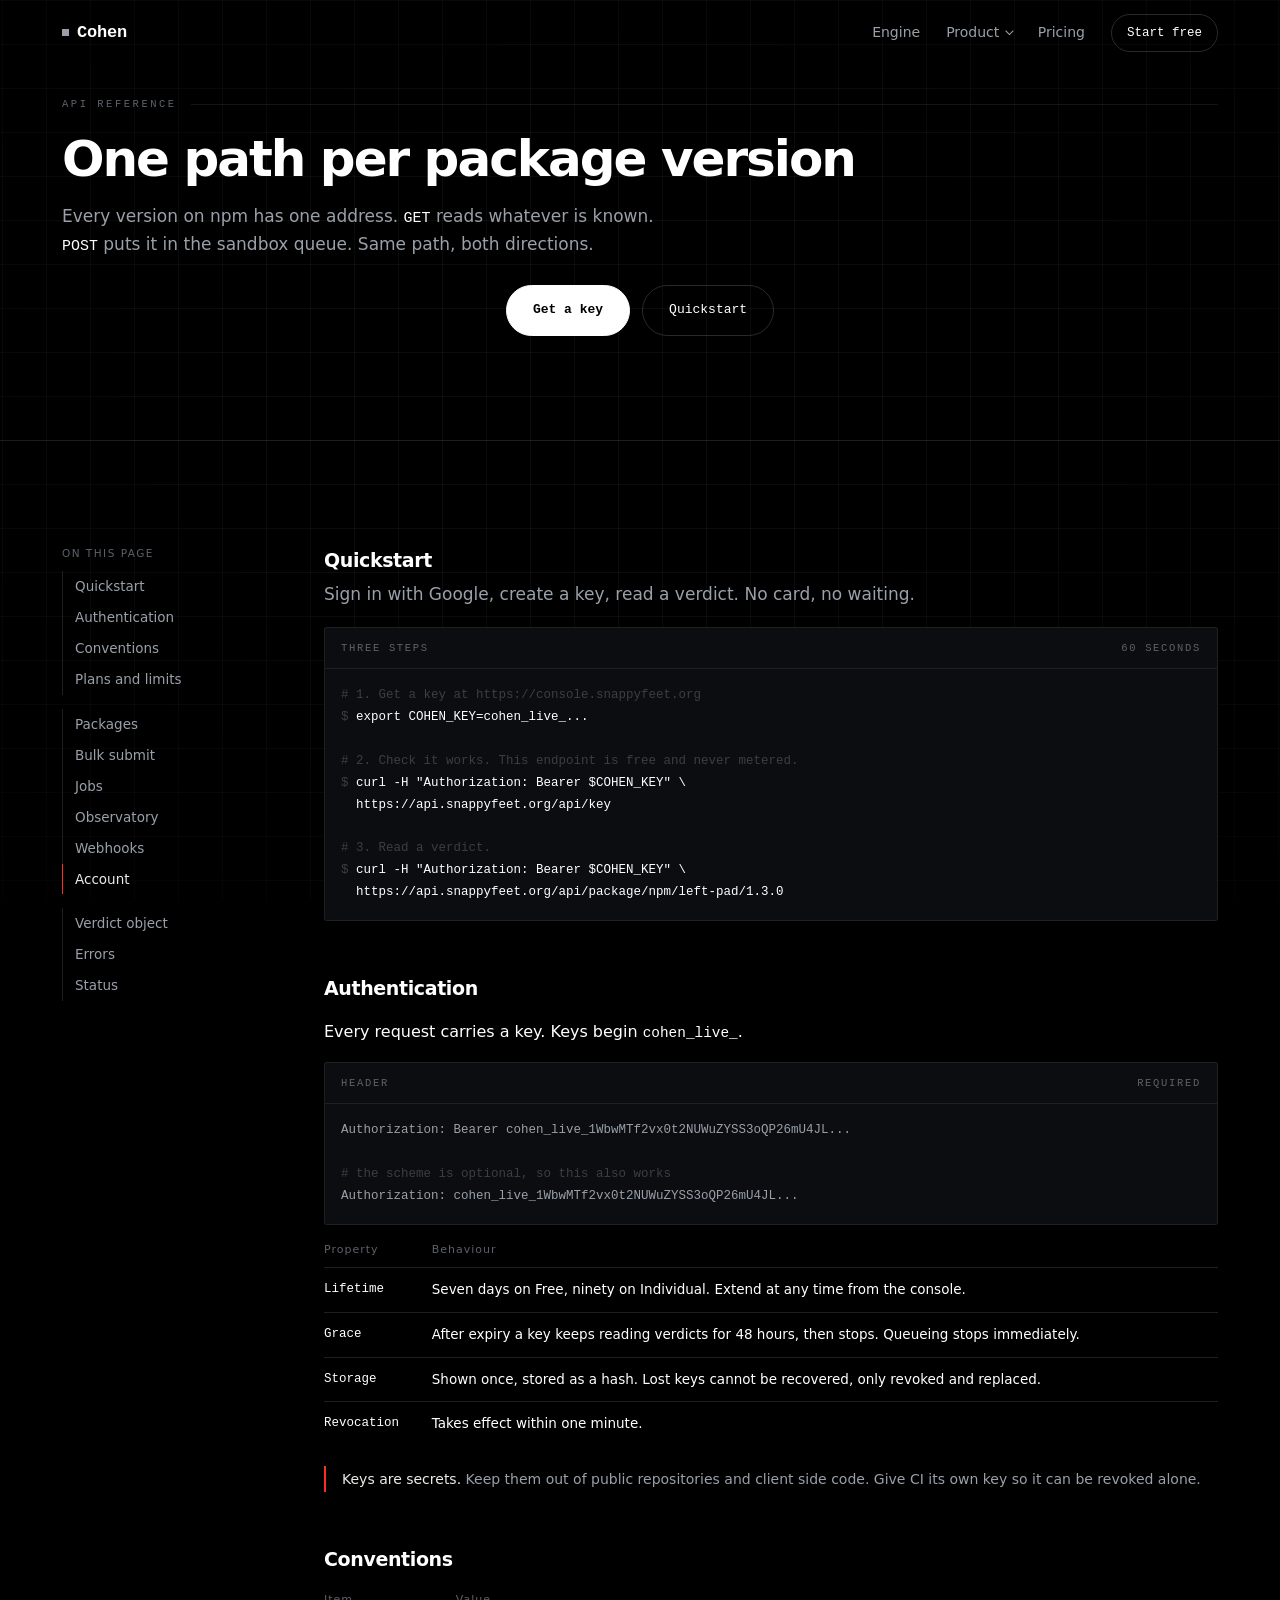
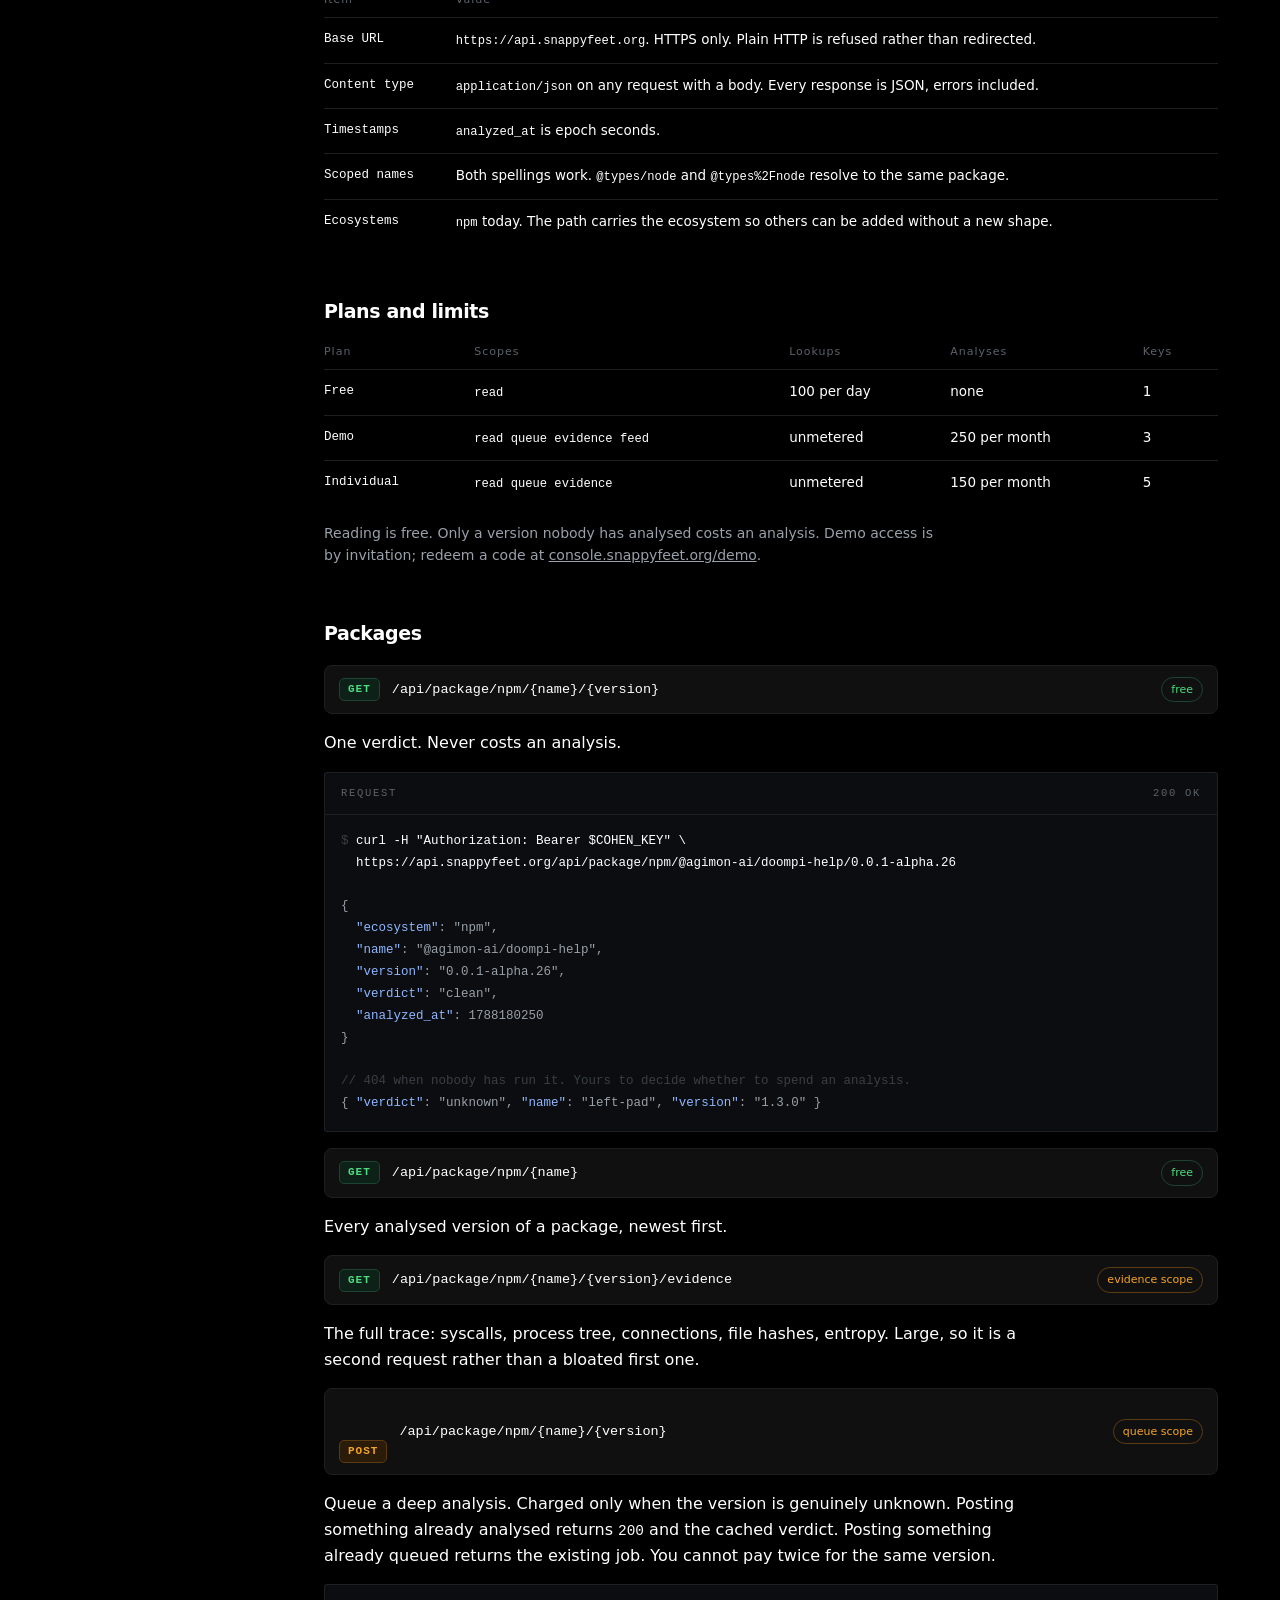
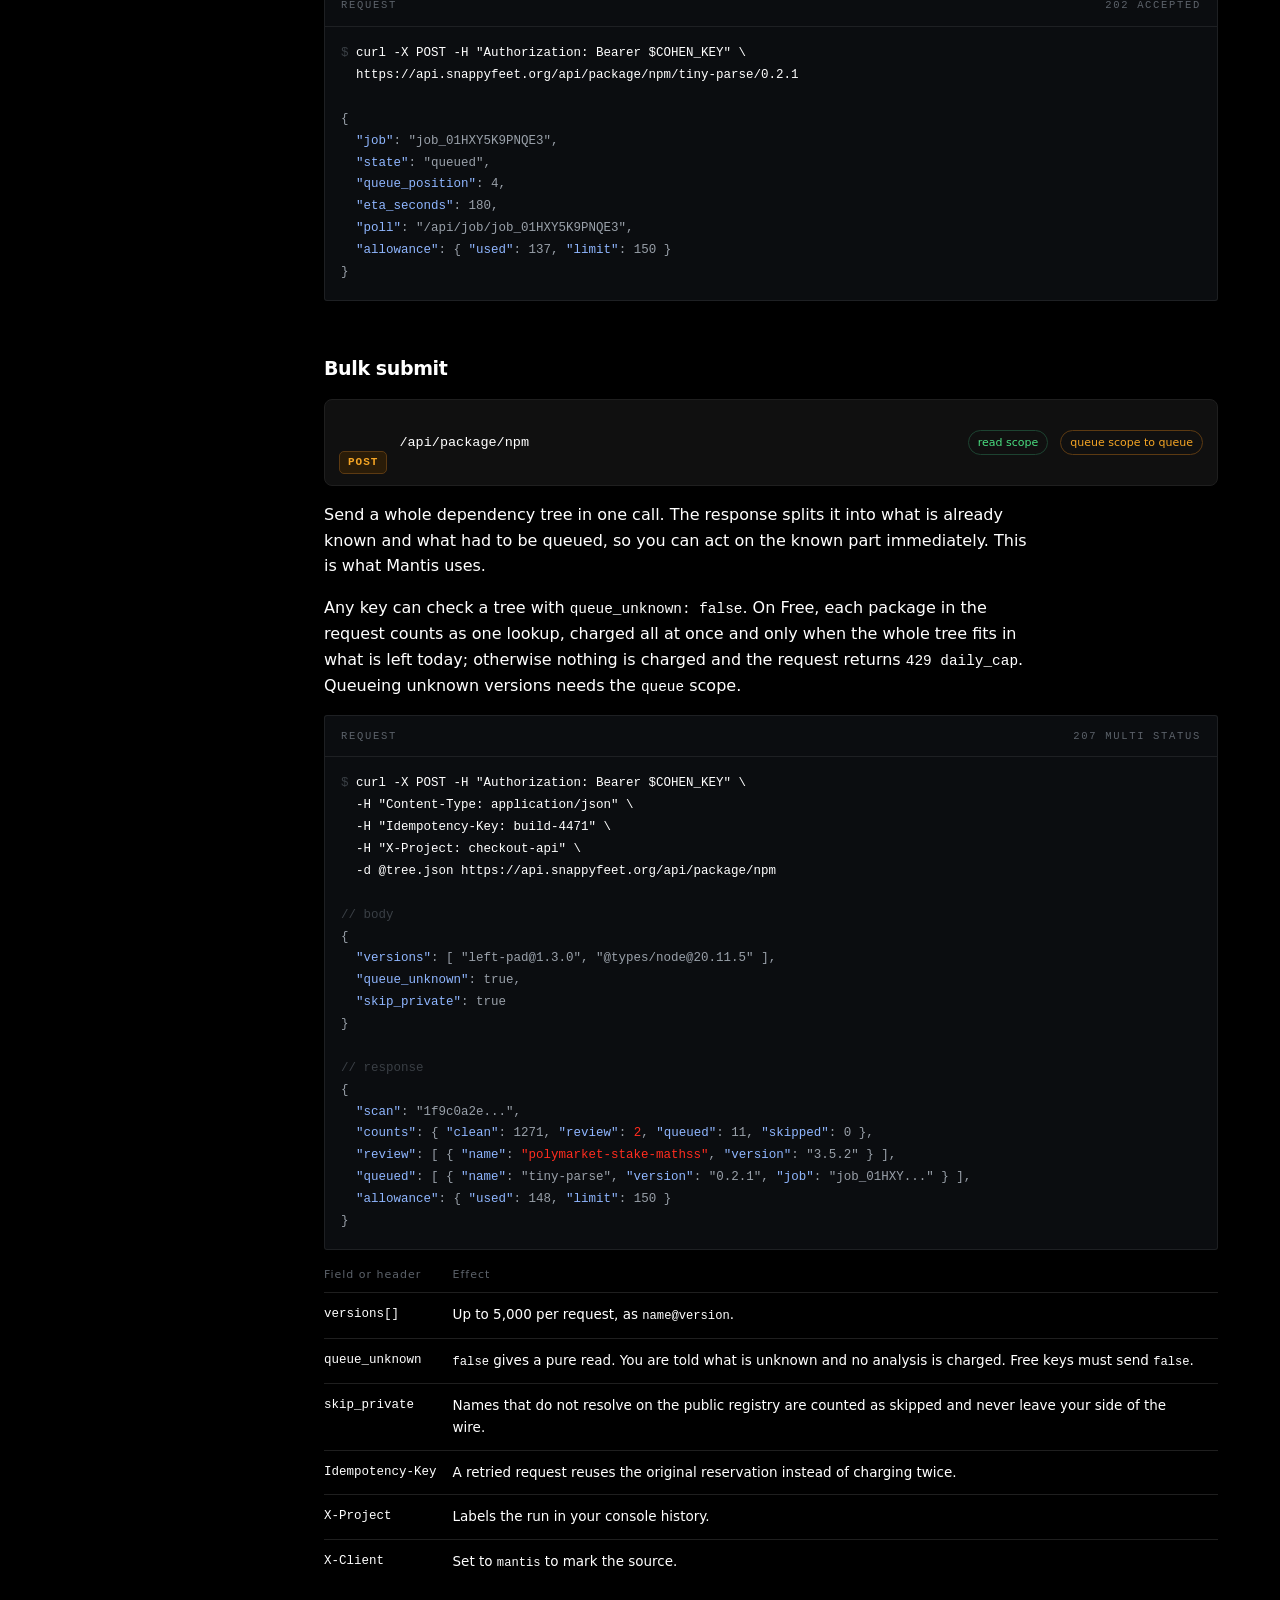
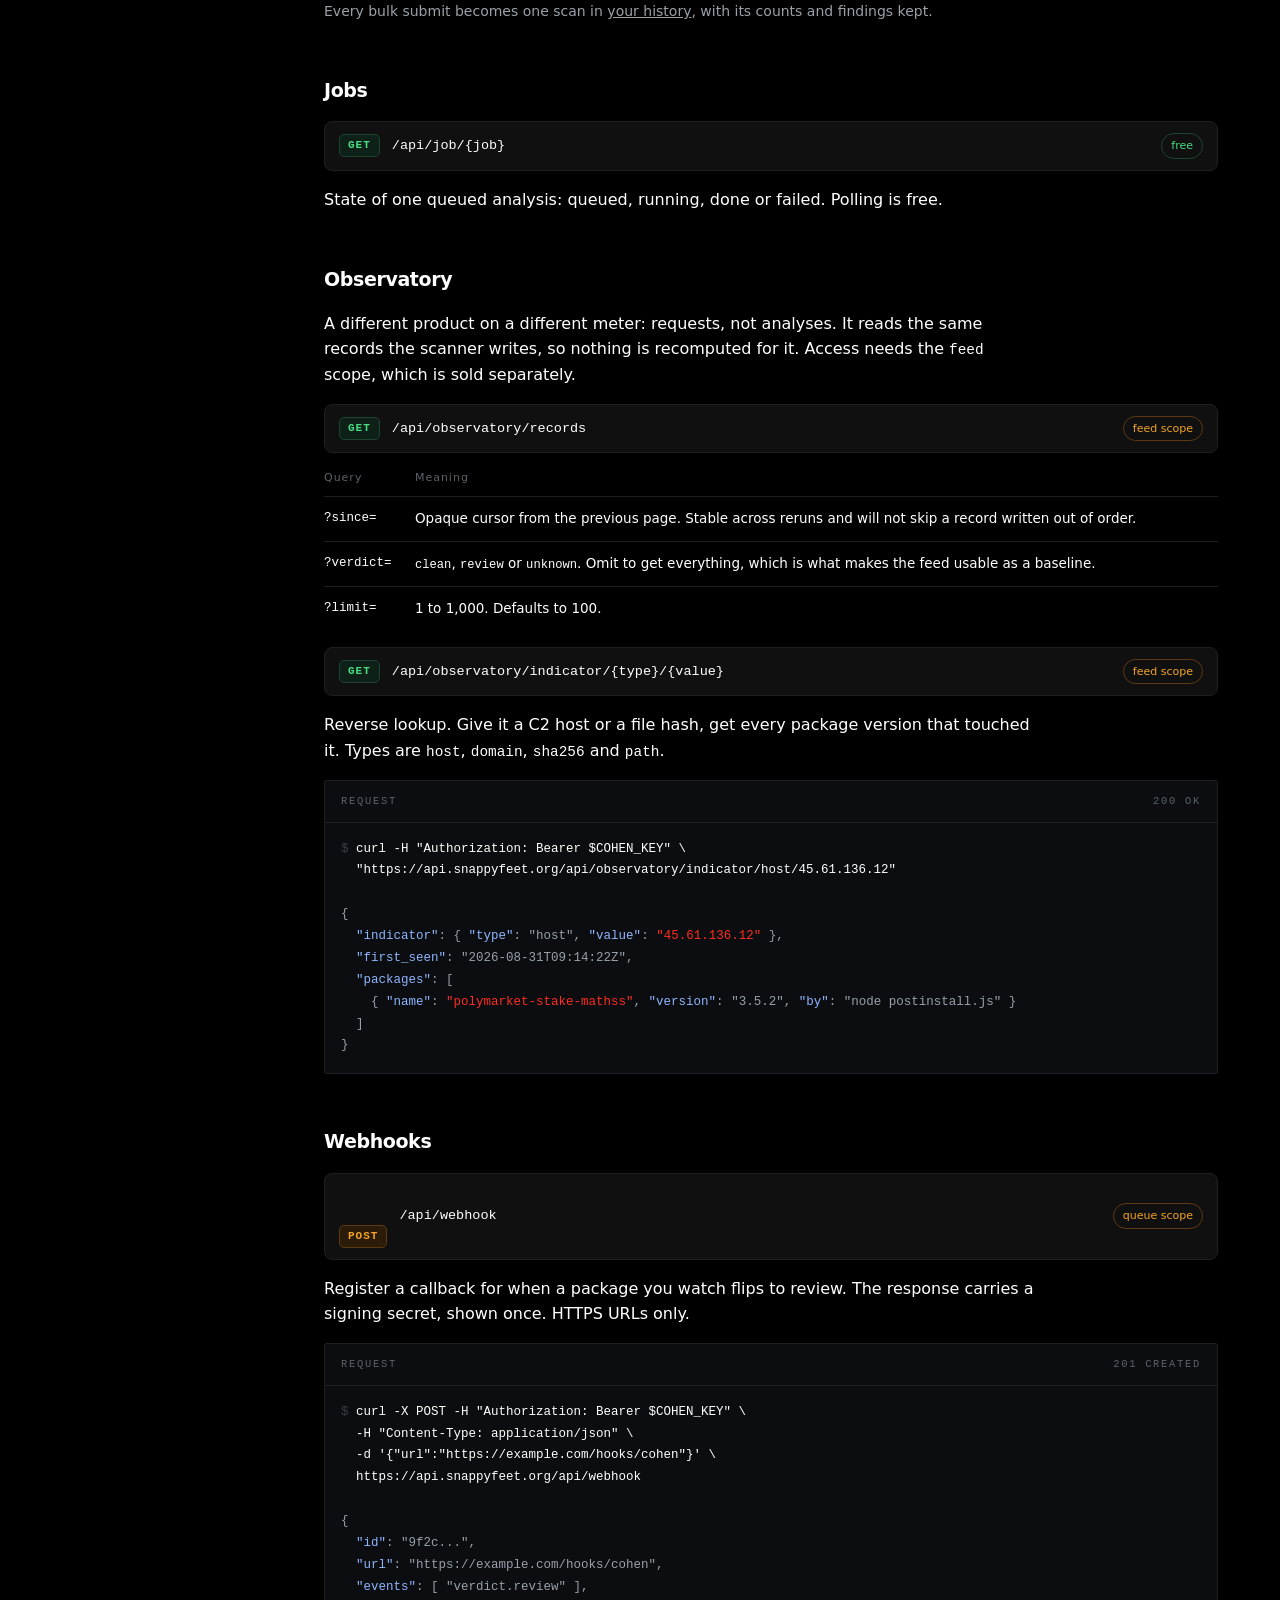
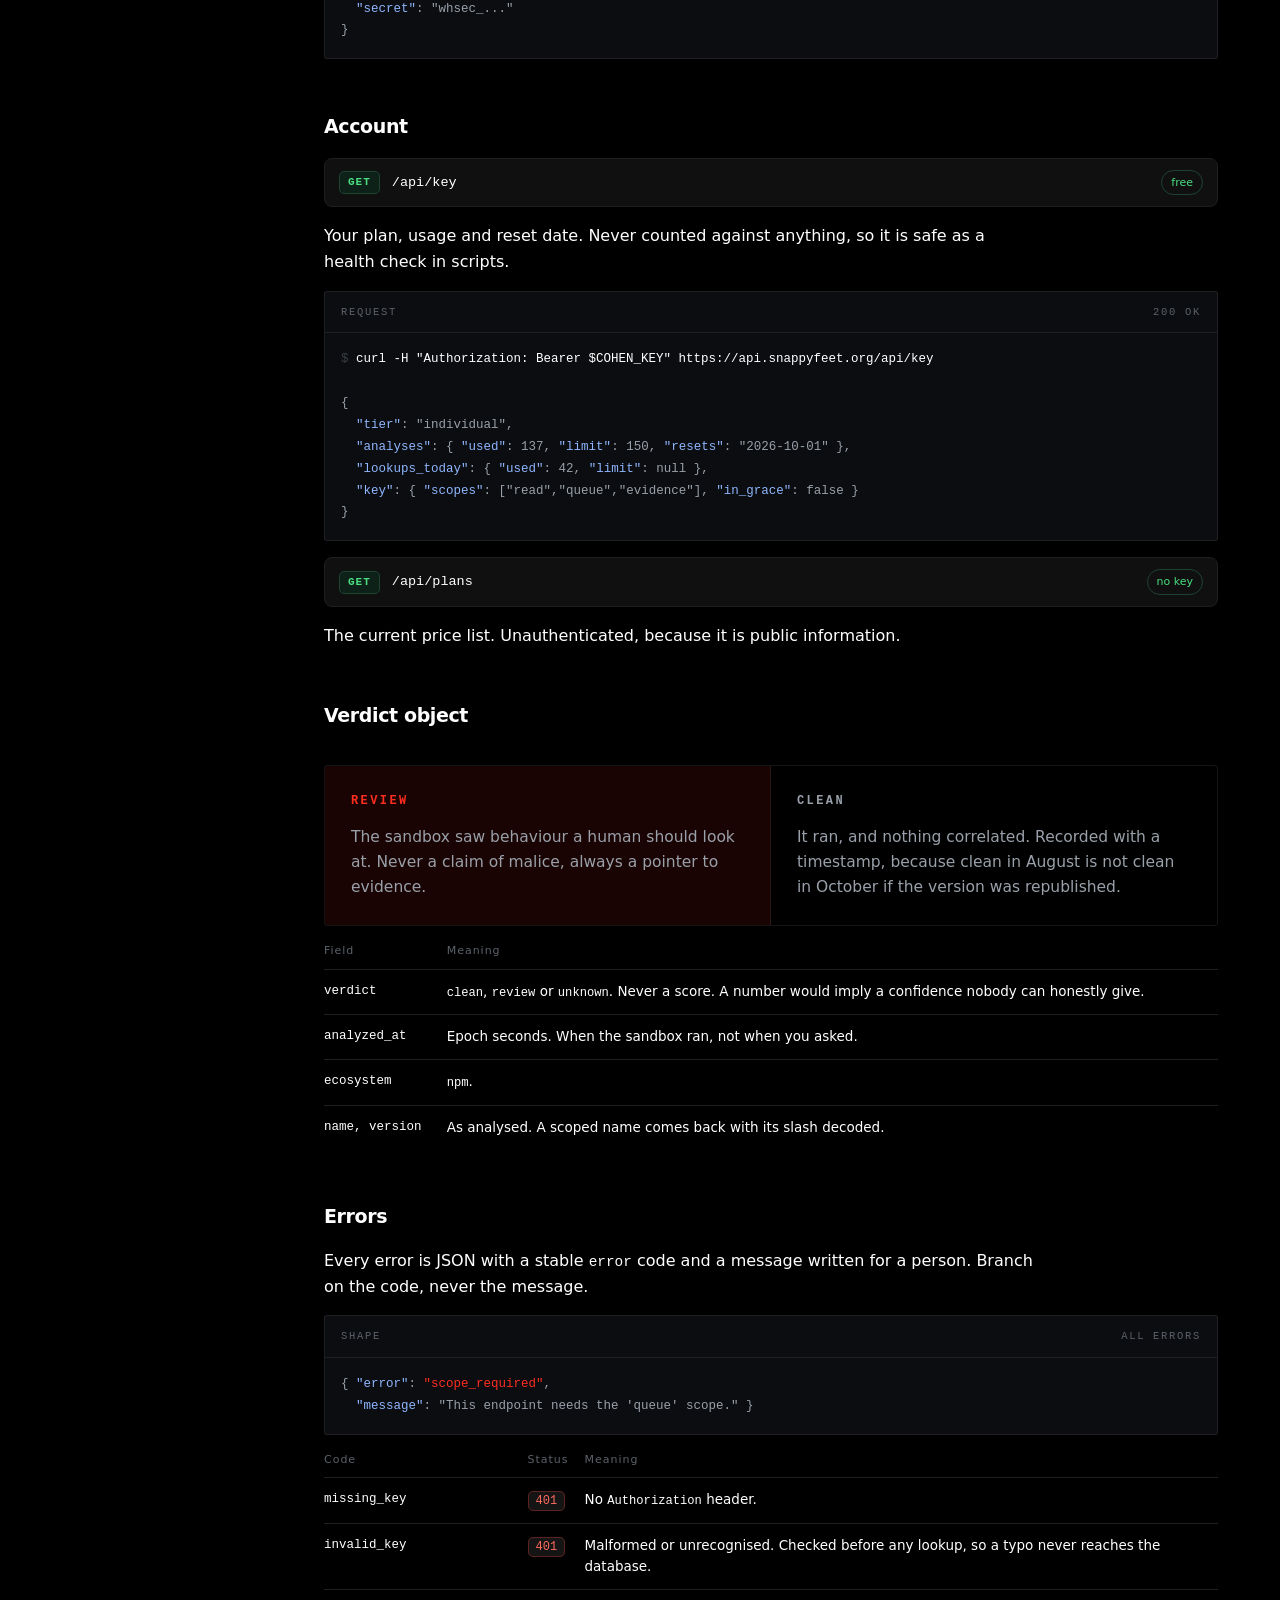
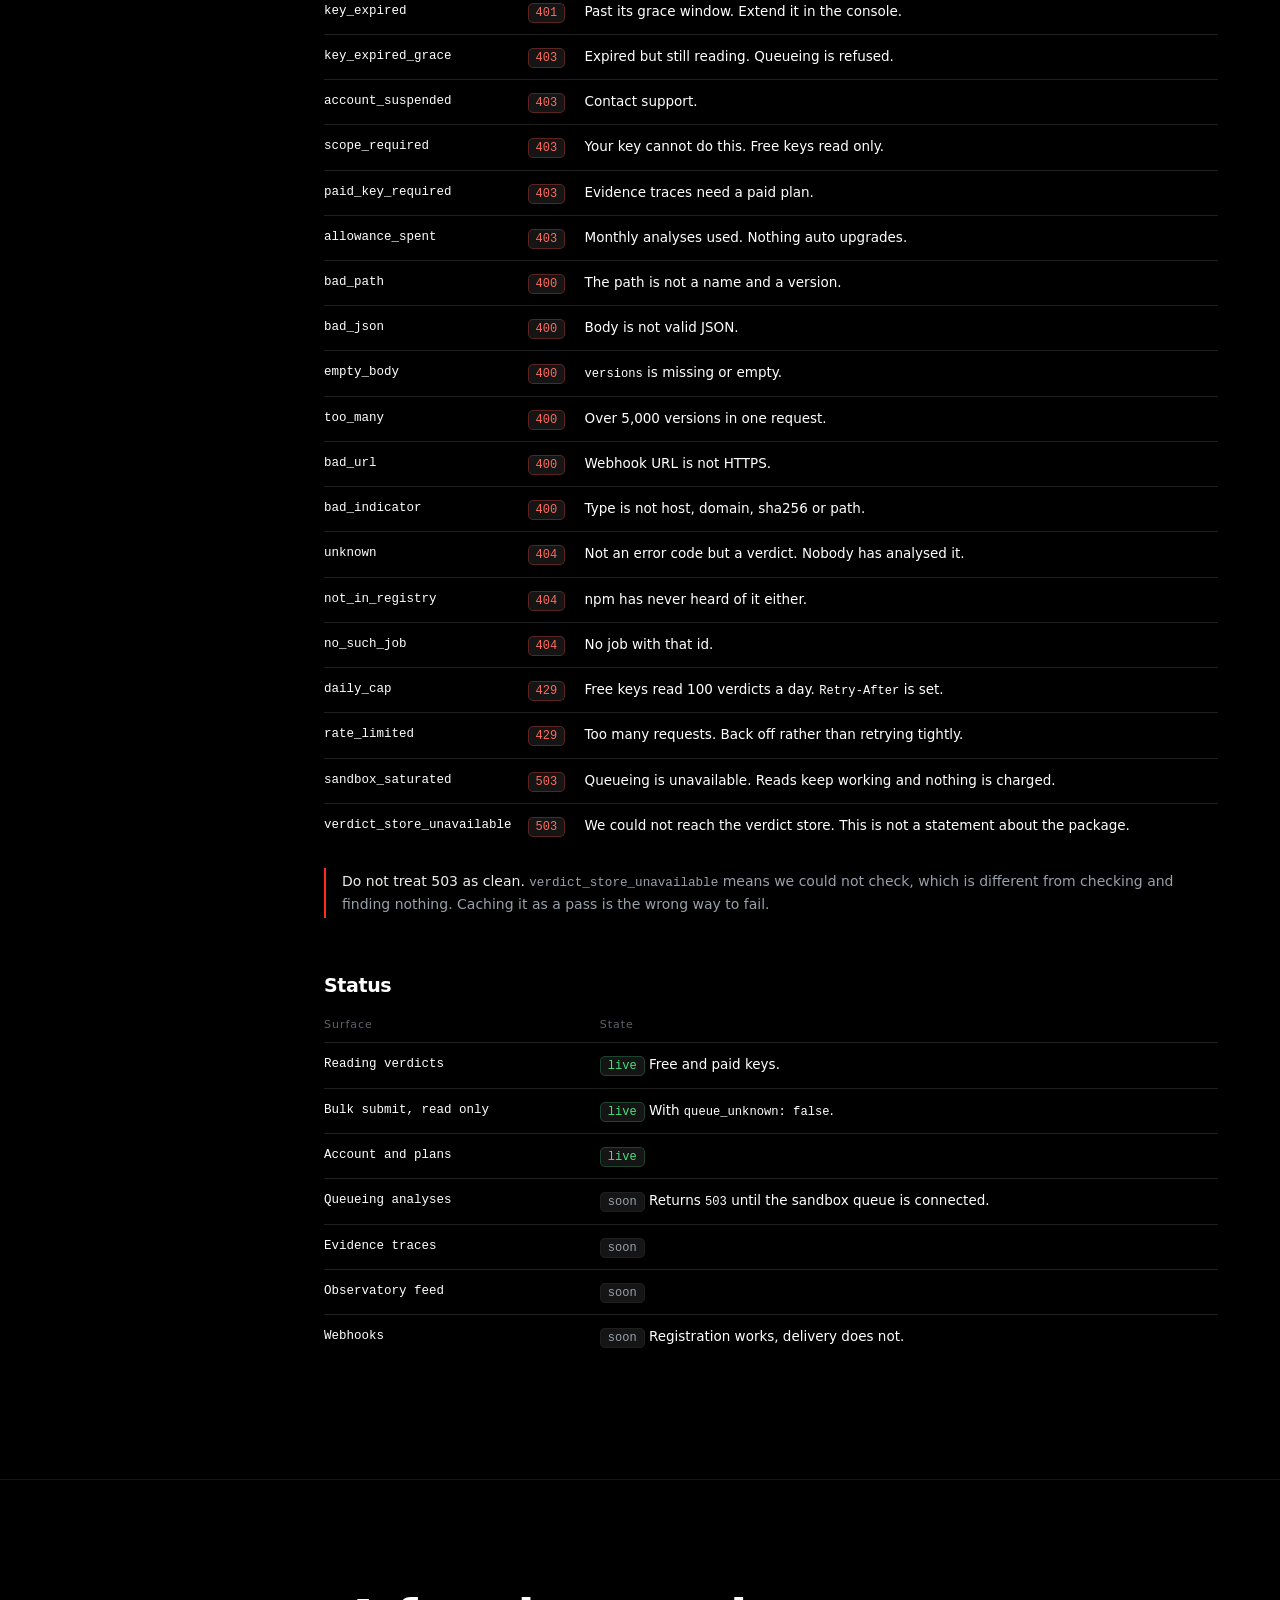
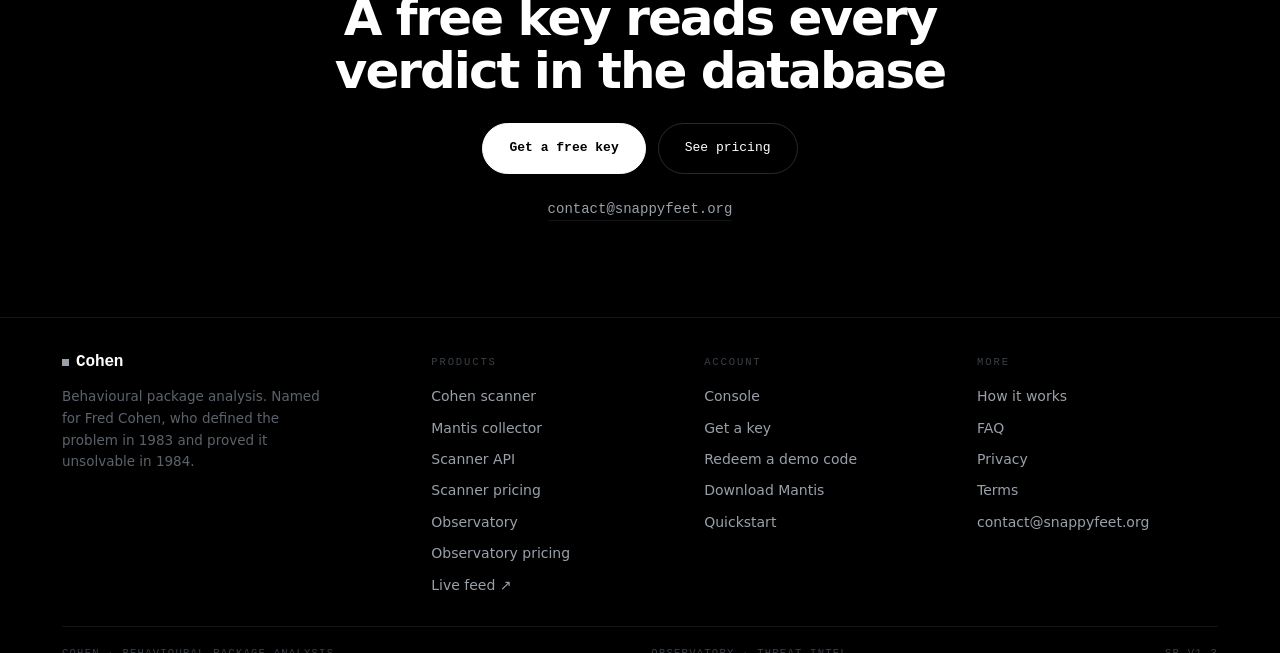
==== commit c85b7f99: "footer issue, now resolved" ====
--- a/api.html
+++ b/api.html
@@ -316,12 +316,20 @@
 <div class="sig">
   <span class="verb post">POST</span>
   <code>/api/package/npm</code>
-  <span class="tag paid">queue scope</span>
+  <span class="tag free">read scope</span>
+  <span class="tag paid">queue scope to queue</span>
 </div>
 <p>
   Send a whole dependency tree in one call. The response splits it into what is
   already known and what had to be queued, so you can act on the known part
   immediately. This is what Mantis uses.
+</p>
+<p>
+  Any key can check a tree with <code>queue_unknown: false</code>. On Free, each
+  package in the request counts as one lookup, charged all at once and only when
+  the whole tree fits in what is left today; otherwise nothing is charged and the
+  request returns <code>429 daily_cap</code>. Queueing unknown versions needs the
+  <code>queue</code> scope.
 </p>
 
 <div class="term">
@@ -353,7 +361,7 @@
 <thead><tr><th>Field or header</th><th>Effect</th></tr></thead>
 <tbody>
 <tr><td>versions[]</td><td>Up to 5,000 per request, as <code>name@version</code>.</td></tr>
-<tr><td>queue_unknown</td><td><code>false</code> gives a pure read. You are told what is unknown and charged nothing.</td></tr>
+<tr><td>queue_unknown</td><td><code>false</code> gives a pure read. You are told what is unknown and no analysis is charged. Free keys must send <code>false</code>.</td></tr>
 <tr><td>skip_private</td><td>Names that do not resolve on the public registry are counted as skipped and never leave your side of the wire.</td></tr>
 <tr><td>Idempotency&#8209;Key</td><td>A retried request reuses the original reservation instead of charging twice.</td></tr>
 <tr><td>X&#8209;Project</td><td>Labels the run in your console history.</td></tr>
@@ -601,7 +609,7 @@
           <li><a href="https://console.snappyfeet.org/">Console</a></li>
           <li><a href="https://console.snappyfeet.org/">Get a key</a></li>
           <li><a href="https://console.snappyfeet.org/demo">Redeem a demo code</a></li>
-          <li><a href="https://console.snappyfeet.org/download">Download Mantis</a></li>
+          <li><a href="https://github.com/Anurag-Chevendra/Mantis">Download Mantis</a></li>
           <li><a href="api.html#quickstart">Quickstart</a></li>
         </ul>
       </div>
@@ -609,7 +617,6 @@
         <h5>MORE</h5>
         <ul>
           <li><a href="method.html">How it works</a></li>
-          <li><a href="blog.html">Blog</a></li>
           <li><a href="pricing.html#faq">FAQ</a></li>
           <li><a href="privacy.html">Privacy</a></li>
           <li><a href="terms.html">Terms</a></li>
--- a/styles.css
+++ b/styles.css
@@ -510,24 +510,30 @@
   transition:opacity .16s,transform .16s}
 .drop-m.open{opacity:1;transform:none;pointer-events:auto}
 
-.drop-card{background:var(--panel);border:1px solid var(--hair2);border-radius:3px;
-  overflow:hidden;box-shadow:0 26px 64px rgba(0,0,0,.72)}
-.drop-h{margin:0;padding:11px 16px;border-bottom:1px solid var(--hair);
+/* card: 10px corners, rows sit inset as 6px tiles so the corners nest.
+   Hairlines, mono eyebrow and the red hover tick stay as the site uses them. */
+.drop-card{background:var(--panel);border:1px solid var(--hair2);border-radius:10px;
+  overflow:hidden;padding:0 6px 6px;
+  box-shadow:0 1px 0 rgba(255,255,255,.04) inset,0 26px 64px rgba(0,0,0,.72)}
+.drop-h{margin:0 -6px 6px;padding:12px 18px 11px;border-bottom:1px solid var(--hair);
   font-family:var(--mono);font-size:10px;letter-spacing:.18em;color:var(--ash3)}
-.drop-card .row{position:relative;border-bottom:1px solid var(--hair);
-  transition:background .15s}
-.drop-card .row:last-child{border-bottom:0}
-.drop-card .row::before{content:"";position:absolute;left:0;top:0;bottom:0;width:2px;
-  background:var(--alarm);transform:scaleY(0);transition:transform .18s}
-.drop-card .row:hover{background:var(--panel2)}
+.drop-card .row{position:relative;border:1px solid transparent;border-radius:6px;
+  transition:background .15s,border-color .15s}
+.drop-card .row+.row{margin-top:2px}
+.drop-card .row::before{content:"";position:absolute;left:0;top:12px;bottom:12px;width:2px;
+  border-radius:2px;background:var(--alarm);transform:scaleY(0);transition:transform .18s}
+.drop-card .row:hover{background:var(--panel2);border-color:var(--hair)}
 .drop-card .row:hover::before{transform:scaleY(1)}
-.drop-card .rmain{display:block;padding:13px 58px 14px 16px;text-decoration:none}
+.drop-card .rmain{display:block;padding:11px 64px 12px 12px;text-decoration:none;border-radius:6px}
 .drop-card .dn{display:block;font-size:14px;color:var(--white);font-weight:500;letter-spacing:-.01em}
-.drop-card .dd{display:block;font-size:12px;color:var(--ash2);line-height:1.45;margin-top:4px}
-.drop-card .api{float:right;margin:15px 16px 0 0;font-family:var(--mono);
-  font-size:9.5px;letter-spacing:.16em;color:var(--ash3);text-decoration:none;
-  transition:color .15s}
-.drop-card .api:hover{color:var(--white)}
+.drop-card .dd{display:block;font-size:12px;color:var(--ash2);line-height:1.45;margin-top:3px}
+/* API: a small outlined chip on the title line, not a floating label.
+   display and margin reset the page level .api section grid. */
+.drop-card .api{position:absolute;top:11px;right:10px;z-index:1;display:block;margin:0;font-family:var(--mono);
+  font-size:9.5px;line-height:1;letter-spacing:.14em;color:var(--ash2);text-decoration:none;
+  padding:4px 7px 4px 8px;border:1px solid var(--hair2);border-radius:4px;
+  transition:color .15s,border-color .15s,background .15s}
+.drop-card .api:hover{color:var(--white);border-color:rgba(255,255,255,.32);background:rgba(255,255,255,.04)}
 
 @media(max-width:960px){
   .drop{width:100%}
@@ -536,15 +542,22 @@
   .drop-t::after,.drop-t.here::before{display:none}
   .drop-m{position:static;width:auto;padding:0;opacity:1;transform:none;pointer-events:auto}
   .drop-card{background:var(--deep);border:0;border-bottom:1px solid var(--hair);
-    border-radius:0;box-shadow:none}
-  .drop-h{padding:12px 24px}
+    border-radius:0;box-shadow:none;padding:0 0 6px}
+  .drop-h{padding:12px 24px;margin:0 0 6px}
+  .drop-card .row{margin:0 12px}
   /* the stacked menu styles .nav-links a as a full width row. Undo that
      inside the panel, then restate the panel's own spacing. */
   .drop-m a{padding:0;font-size:inherit;border-bottom:0}
-  .drop-card .rmain{display:block;padding:14px 62px 14px 24px}
-  .drop-card .api{margin:16px 24px 0 0;padding:0;border-bottom:0}
+  .drop-card .rmain{display:block;padding:12px 66px 12px 12px}
+  .drop-card .api{top:12px;right:10px;padding:4px 7px 4px 8px;border:1px solid var(--hair2)}
   .drop-card .dd{max-width:46ch}
 }
+
+/* contact form: honeypot off screen, Turnstile spacing, sending state */
+.cf-hp{position:absolute;left:-10000px;top:auto;width:1px;height:1px;overflow:hidden}
+.cf-turnstile{margin:4px 0 2px}
+.cform-send[disabled]{opacity:.55;cursor:progress}
+.cform-err a.ext{color:#fff}
 
 .frow b{color:#fff;font-weight:600}
 /* inline code inside prose, as opposed to the left column of .frow */
@@ -794,4 +807,55 @@
 .phase .pill{margin-bottom:18px}
 
 /* chart captions inside the engine cards keep their small caption size */
-.eng .chartcap{font-size:10px;letter-spacing:.16em;color:var(--ash3);margin:22px 0 8px;max-width:none;line-height:1.5}+.eng .chartcap{font-size:10px;letter-spacing:.16em;color:var(--ash3);margin:22px 0 8px;max-width:none;line-height:1.5}
+/* ── scan a project: GitHub link or Mantis ── */
+.scanopt .kicker{margin-bottom:22px}
+.so-title{margin:0;font-size:clamp(34px,4.6vw,60px);line-height:1.02;font-weight:600;letter-spacing:-.045em}
+.so-title span{color:#8A9099}
+.so-grid{display:grid;grid-template-columns:repeat(2,minmax(0,1fr));gap:96px;margin-top:56px;position:relative}
+.so-card{position:relative;display:flex;flex-direction:column;gap:26px;padding:40px 44px;background:var(--panel);border:1px solid var(--hair);border-radius:36px;box-shadow:0 40px 120px rgba(0,0,0,.6);min-width:0}
+.so-head{display:flex;align-items:center;gap:16px}
+.so-head h3{margin:0;font-size:22px;font-weight:600;letter-spacing:-.02em}
+.so-tile{width:44px;height:44px;flex:none;border-radius:50%;border:1px solid rgba(255,255,255,.1);background:#000;display:flex;align-items:center;justify-content:center;color:#C9CDD2}
+.so-or{position:absolute;left:-69px;top:50%;margin-top:-21px;width:42px;height:42px;border-radius:50%;background:#000;border:1px solid rgba(255,255,255,.14);display:flex;align-items:center;justify-content:center;font-family:var(--mono);font-size:10.5px;letter-spacing:.14em;color:#C9CDD2}
+.so-pill{display:flex;align-items:center;height:64px;padding:0 8px 0 26px;background:#000;border:1px solid rgba(255,255,255,.14);border-radius:999px;margin:0;transition:border-color .15s,box-shadow .15s}
+.so-pill:focus-within{border-color:rgba(255,255,255,.4);box-shadow:0 0 0 4px rgba(255,255,255,.05)}
+.so-pill.ok{border-color:rgba(255,255,255,.3)}
+.so-pill label{font-family:var(--mono);font-size:16px;color:#6E747D;flex:none}
+.so-pill input{flex:1;min-width:0;height:100%;background:transparent;border:0;outline:none;color:#fff;font-family:var(--mono);font-size:16px;padding:0}
+.so-pill input::placeholder{color:#5C626A}
+.so-go{flex:none;width:48px;height:48px;border-radius:50%;border:0;display:flex;align-items:center;justify-content:center;cursor:pointer;background:#fff;color:#000;transition:transform .15s,background-color .15s,color .15s}
+.so-go:hover{transform:translateX(2px)}
+.so-go[disabled]{background:rgba(255,255,255,.08);color:#6E747D;cursor:default;transform:none}
+.so-tries{display:flex;gap:8px;flex-wrap:wrap;margin-top:-12px}
+.so-tries button{font-family:var(--mono);font-size:12px;color:var(--ash);background:transparent;border:1px solid rgba(255,255,255,.12);border-radius:999px;padding:0 12px;min-height:32px;cursor:pointer}
+.so-tries button:hover{color:#fff;border-color:rgba(255,255,255,.3)}
+.so-icons{display:flex;gap:10px;padding-top:24px;border-top:1px solid rgba(255,255,255,.07);margin-top:auto}
+.so-icons span{width:40px;height:40px;border-radius:50%;border:1px solid rgba(255,255,255,.1);display:flex;align-items:center;justify-content:center;color:#8A9099}
+.so-icons span:hover{color:#fff;border-color:rgba(255,255,255,.3)}
+.so-cmd{display:flex;align-items:center;gap:12px;min-height:64px;padding:8px 8px 8px 26px;background:#000;border:1px solid rgba(255,255,255,.1);border-radius:999px;font-family:var(--mono);font-size:15px}
+.so-cl{display:flex;align-items:center;gap:12px;flex-wrap:wrap;min-width:0}
+.so-cmd .d{color:var(--alarm)}
+.so-cmd .m{display:none}
+.so-cmd .amp{color:var(--ash3)}
+.so-cpy{margin-left:auto;flex:none;width:48px;height:48px;border-radius:50%;border:1px solid rgba(255,255,255,.12);background:transparent;color:var(--ash);display:flex;align-items:center;justify-content:center;cursor:pointer}
+.so-cpy:hover{color:#fff;border-color:rgba(255,255,255,.3)}
+.so-dl{align-self:flex-start;display:inline-flex;align-items:center;gap:10px;height:46px;padding:0 22px;border-radius:999px;border:1px solid rgba(255,255,255,.2);color:#fff;text-decoration:none;font-size:14.5px;font-weight:500}
+.so-dl:hover{border-color:#fff}
+@media(max-width:860px){
+  .so-grid{grid-template-columns:minmax(0,1fr);gap:108px;margin-top:36px}
+  .so-card{padding:24px 20px 26px;border-radius:30px;gap:18px}
+  .so-head h3{font-size:20px}
+  .so-or{left:50%;top:-75px;margin:0 0 0 -21px;width:40px;height:40px}
+  .so-pill{height:58px;padding:0 6px 0 20px}
+  .so-pill label{font-size:15px}
+  .so-go,.so-cpy{width:46px;height:46px}
+  .so-tries{flex-wrap:nowrap;overflow-x:auto;scrollbar-width:none;margin:-6px -20px 0;padding:0 20px}
+  .so-tries::-webkit-scrollbar{display:none}
+  .so-tries button{flex:none;min-height:36px}
+  .so-cmd{border-radius:26px;padding-left:22px;font-size:14px}
+  .so-cl{flex-direction:column;align-items:flex-start;gap:8px}
+  .so-cmd .amp{display:none}
+  .so-cmd .m{display:inline}
+  .so-dl{align-self:stretch;justify-content:center;height:52px}
+}
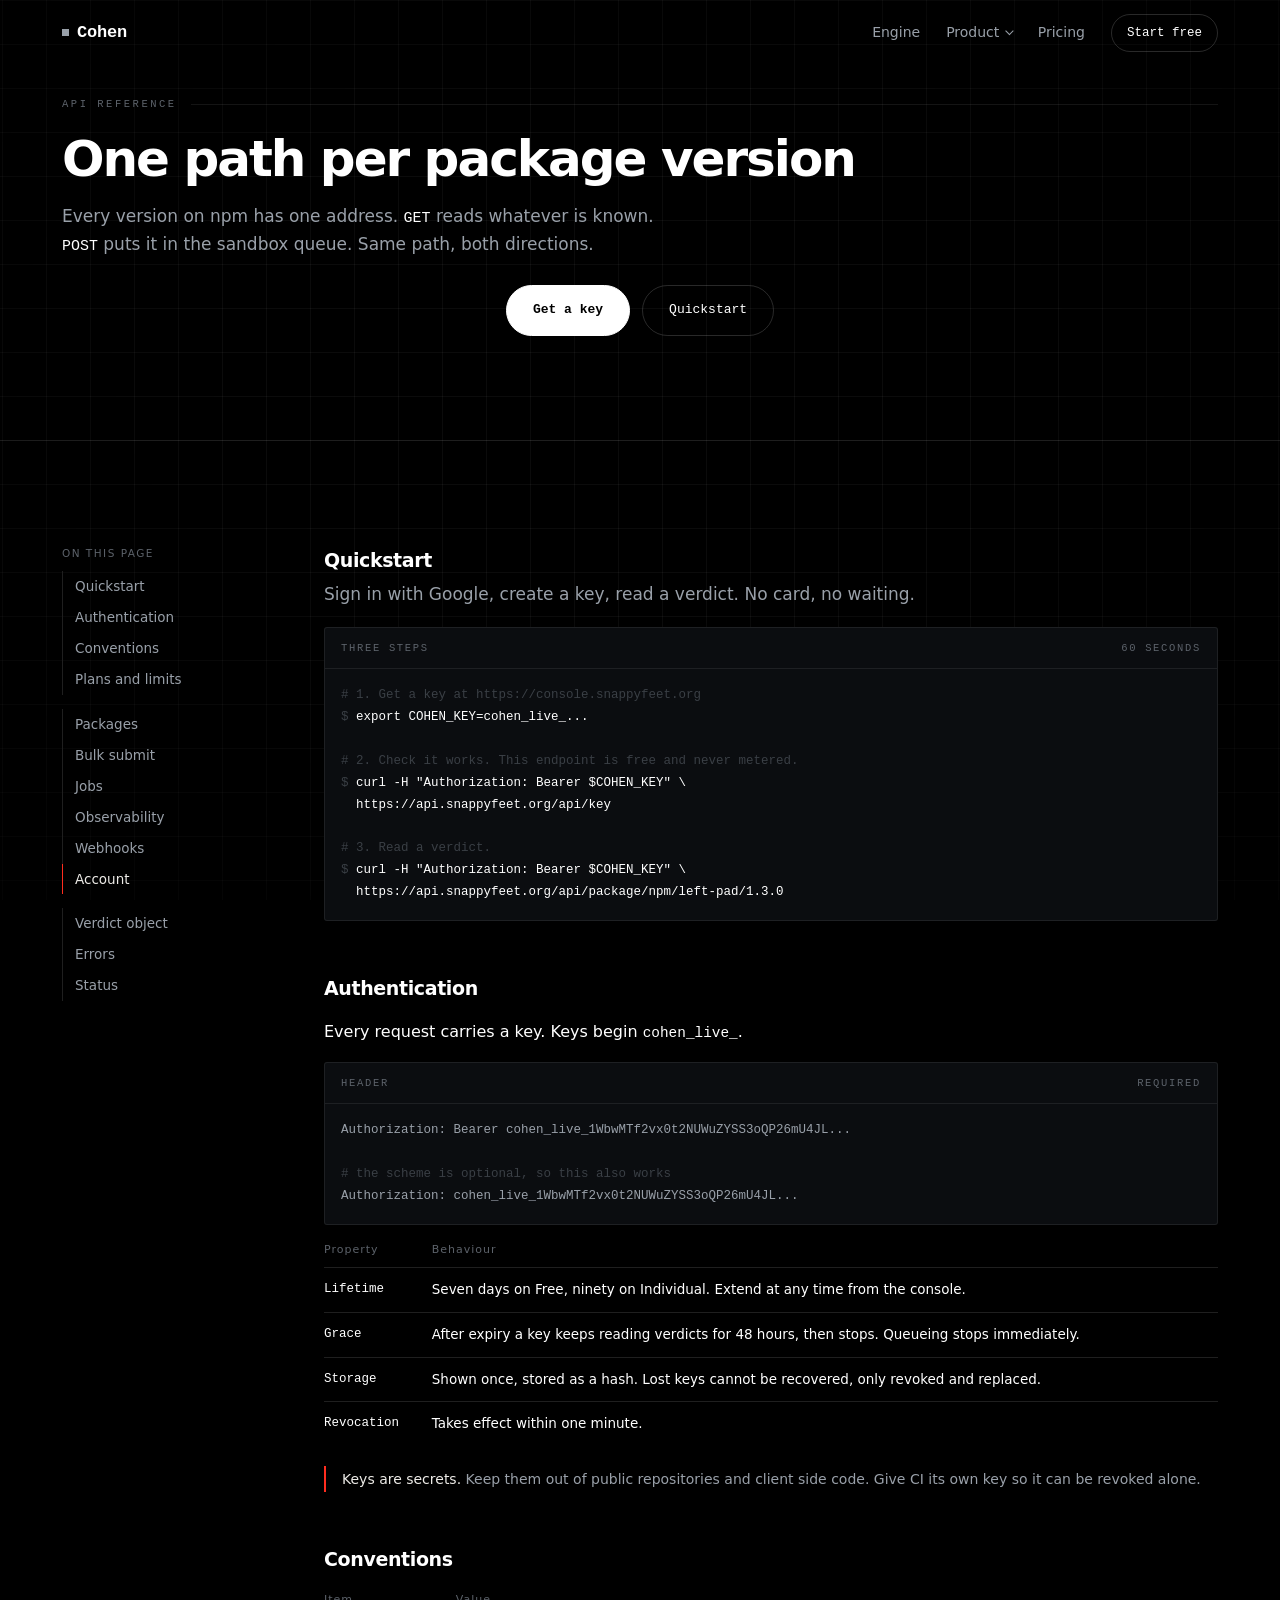
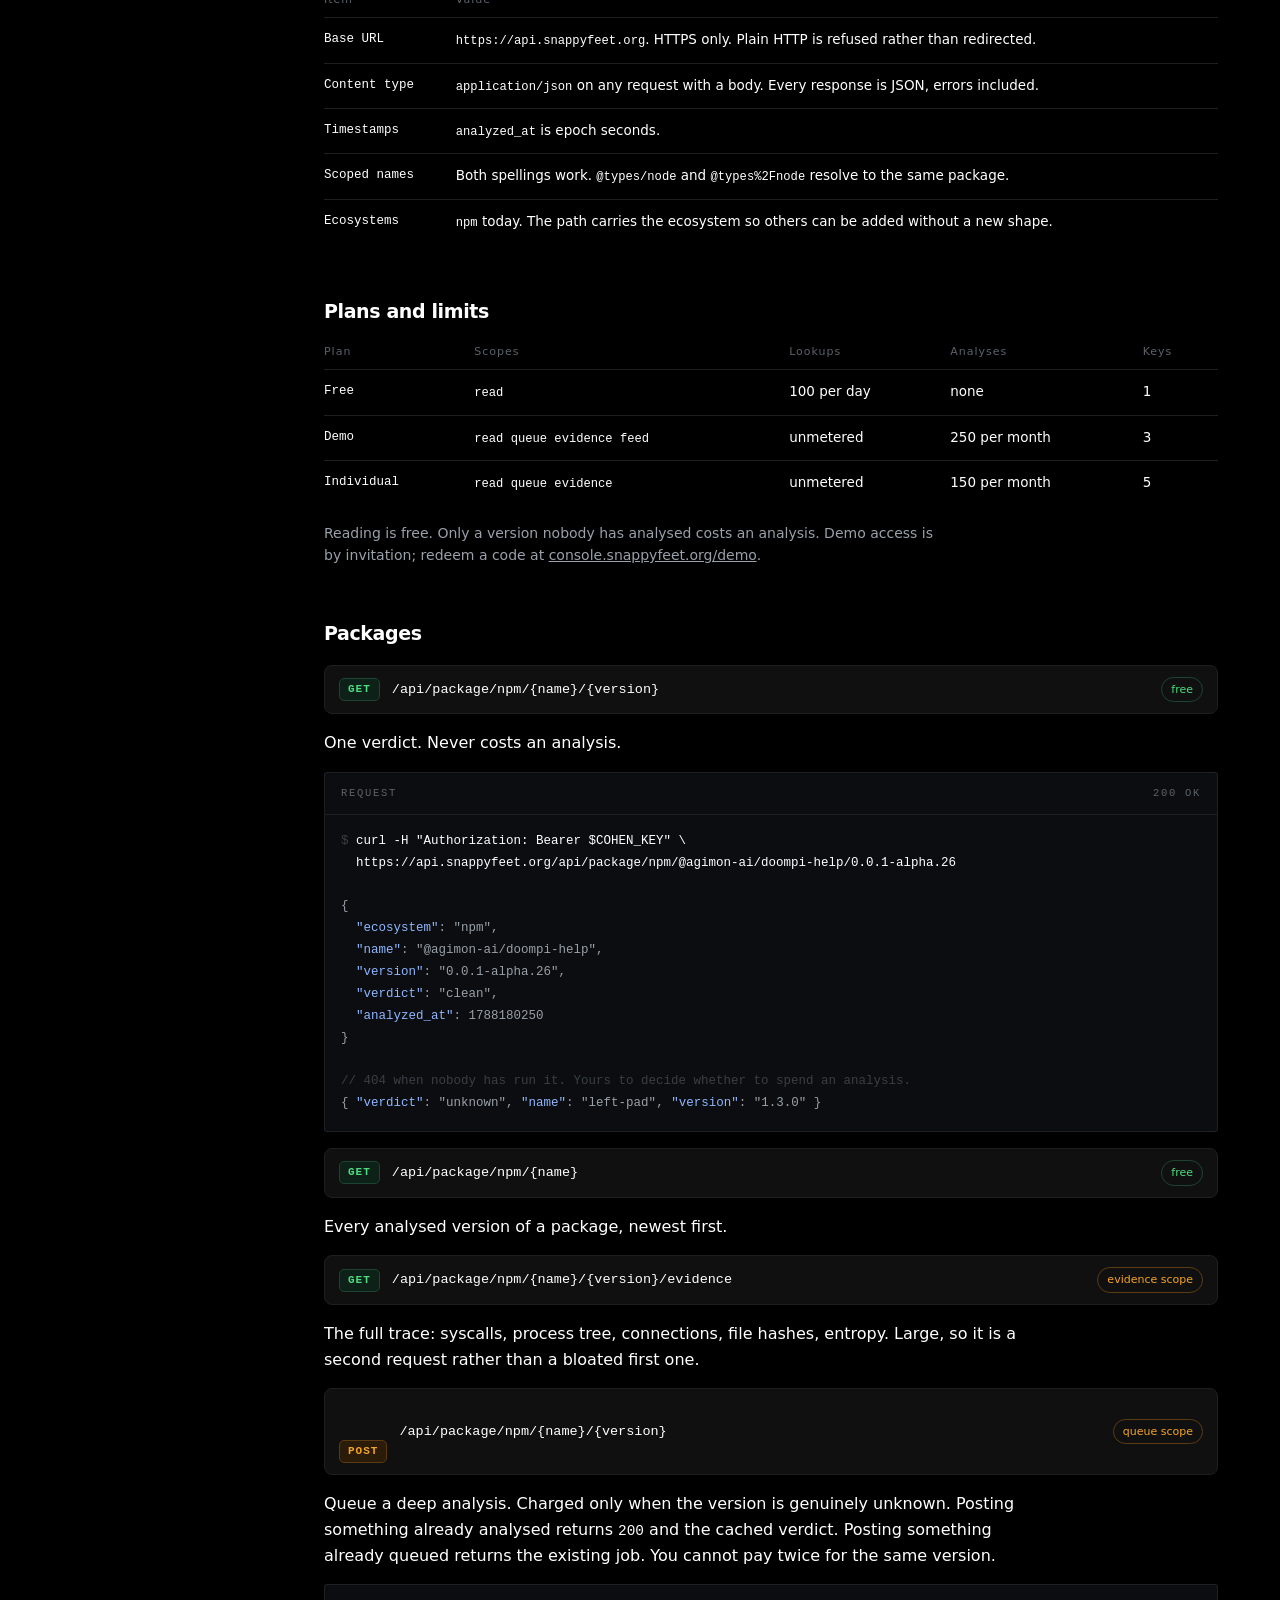
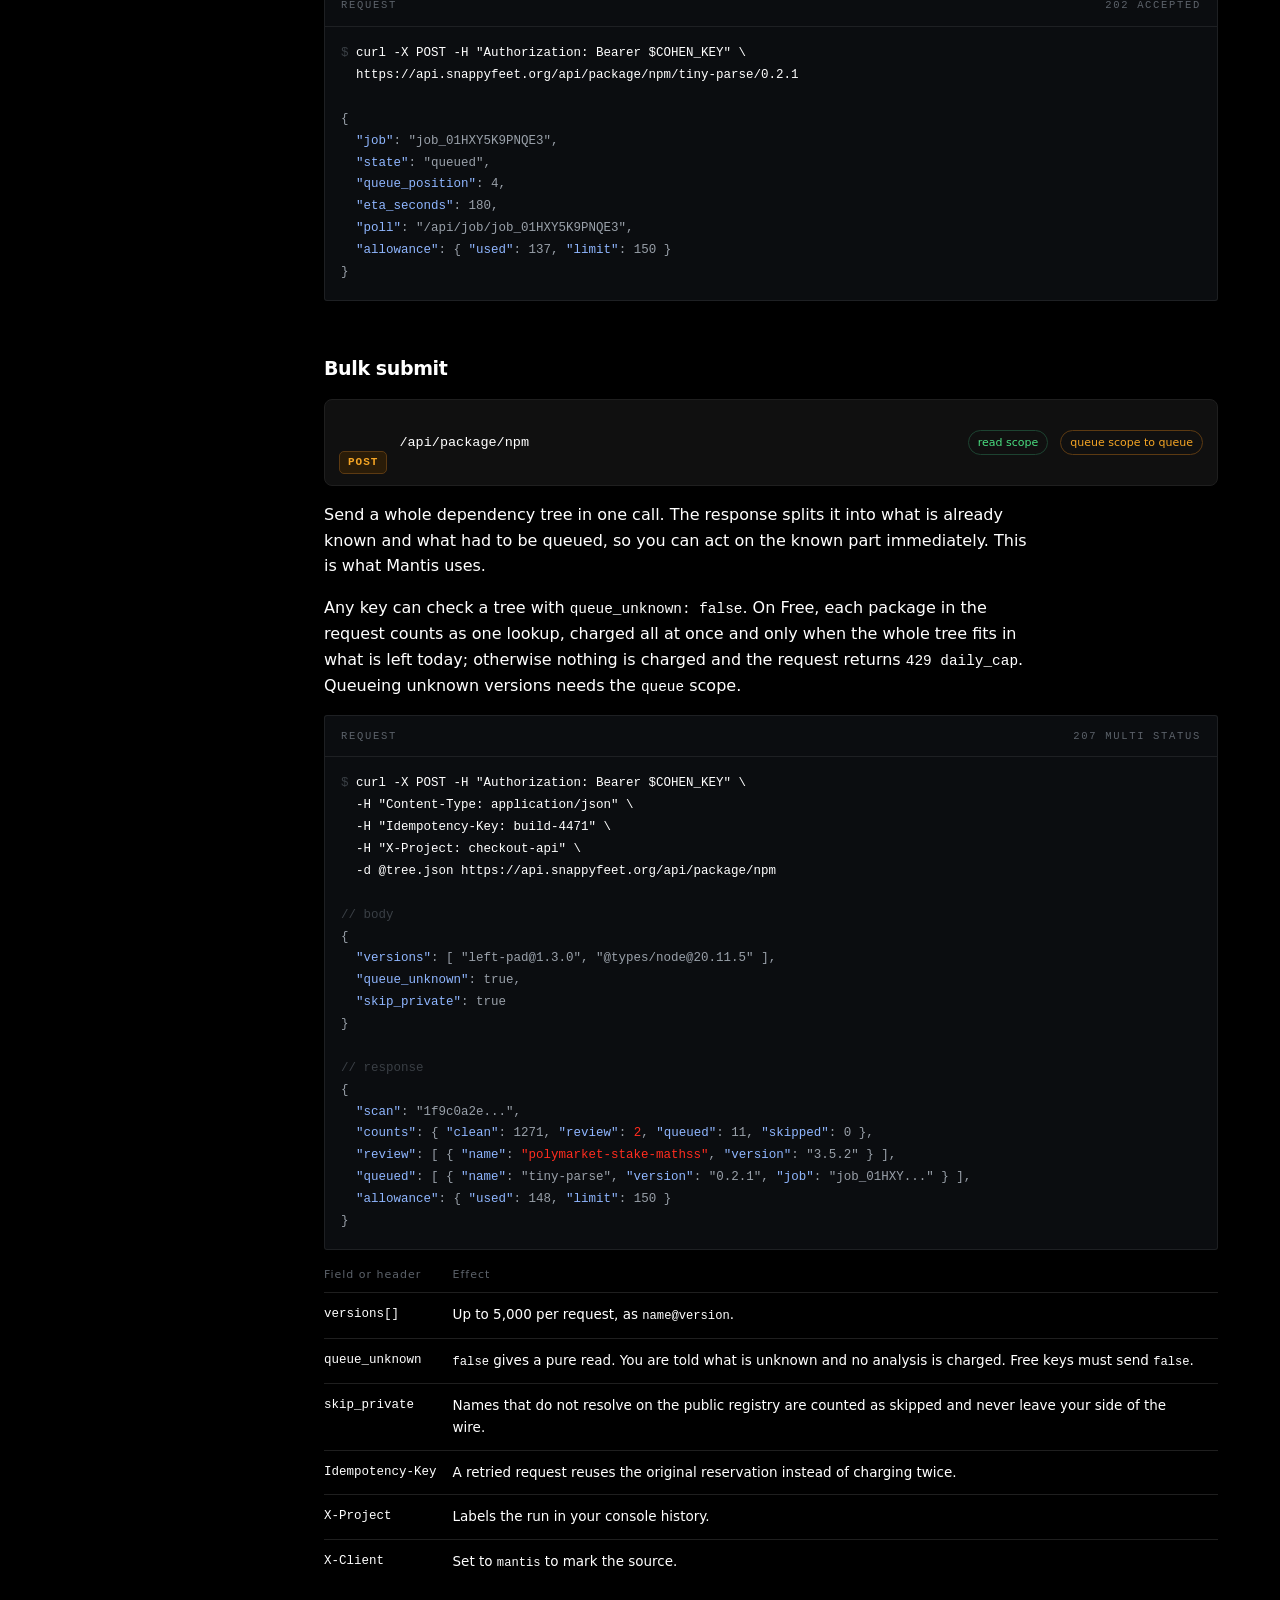
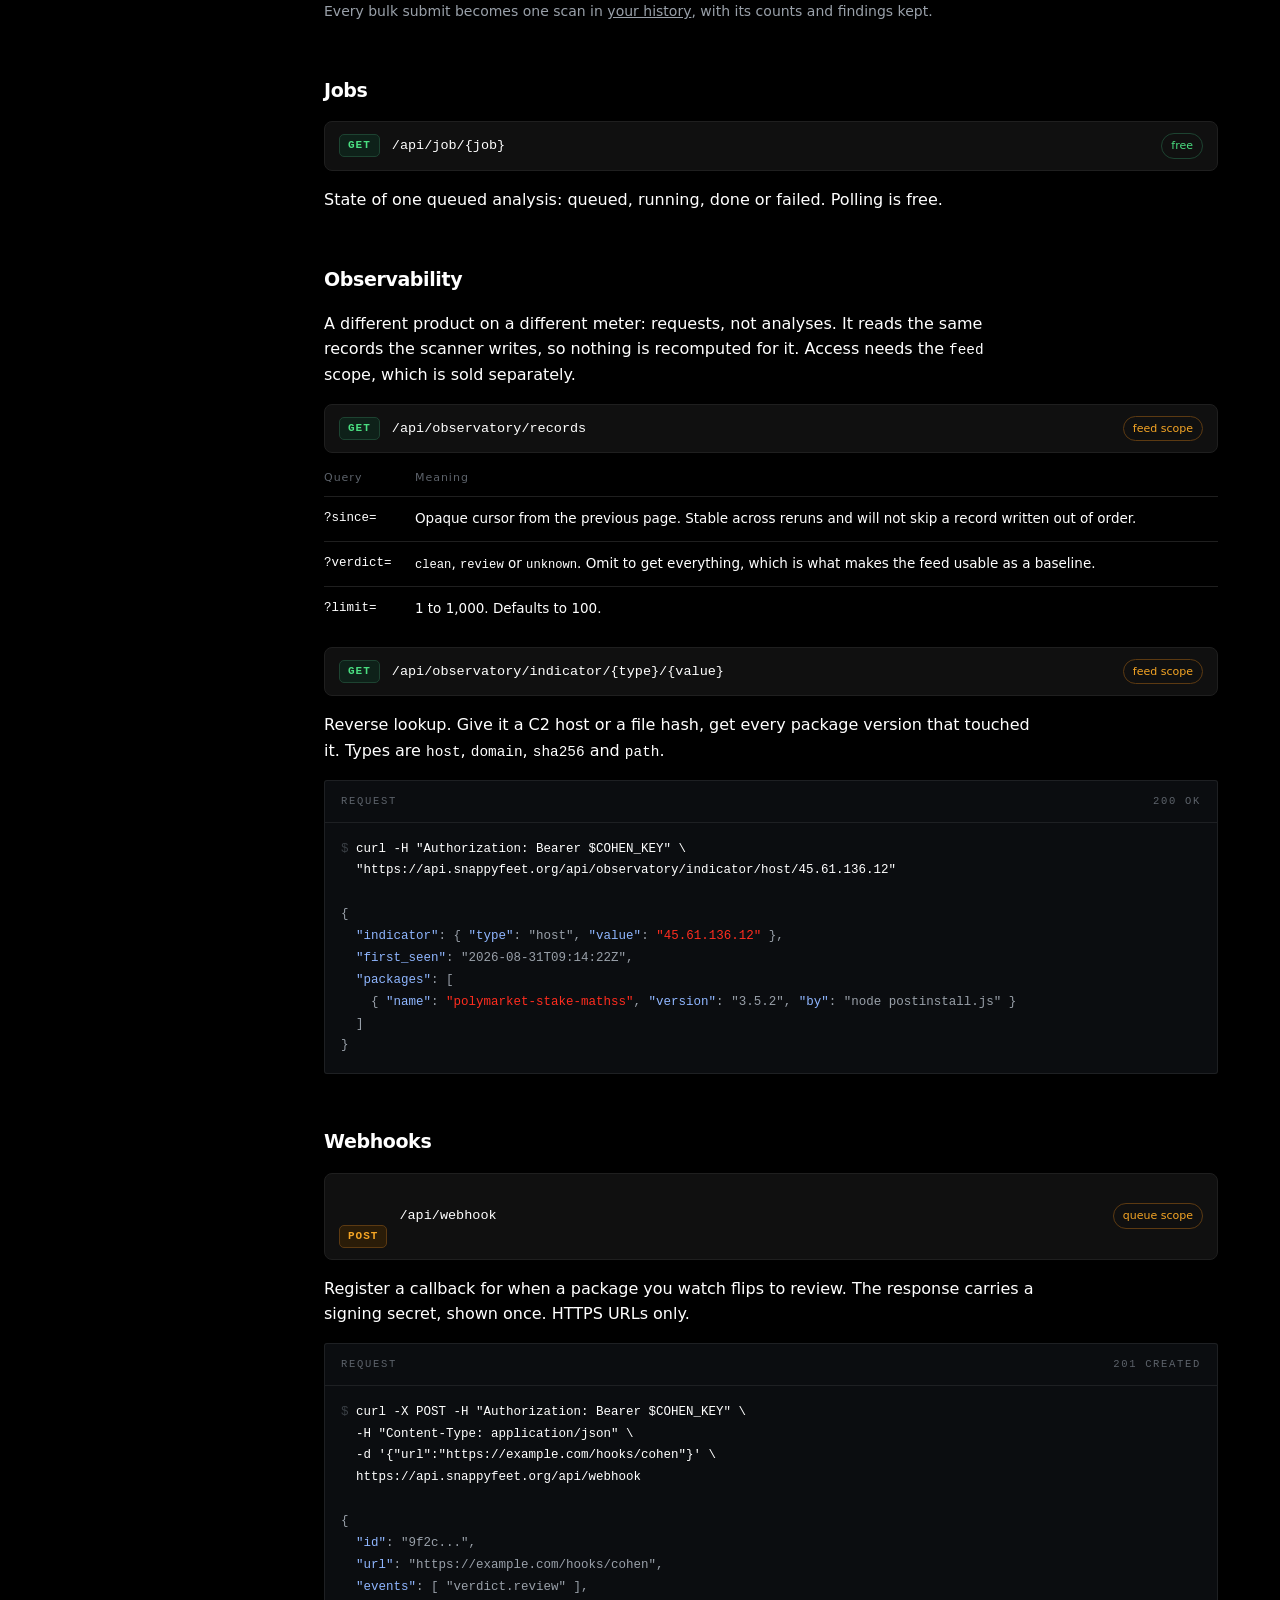
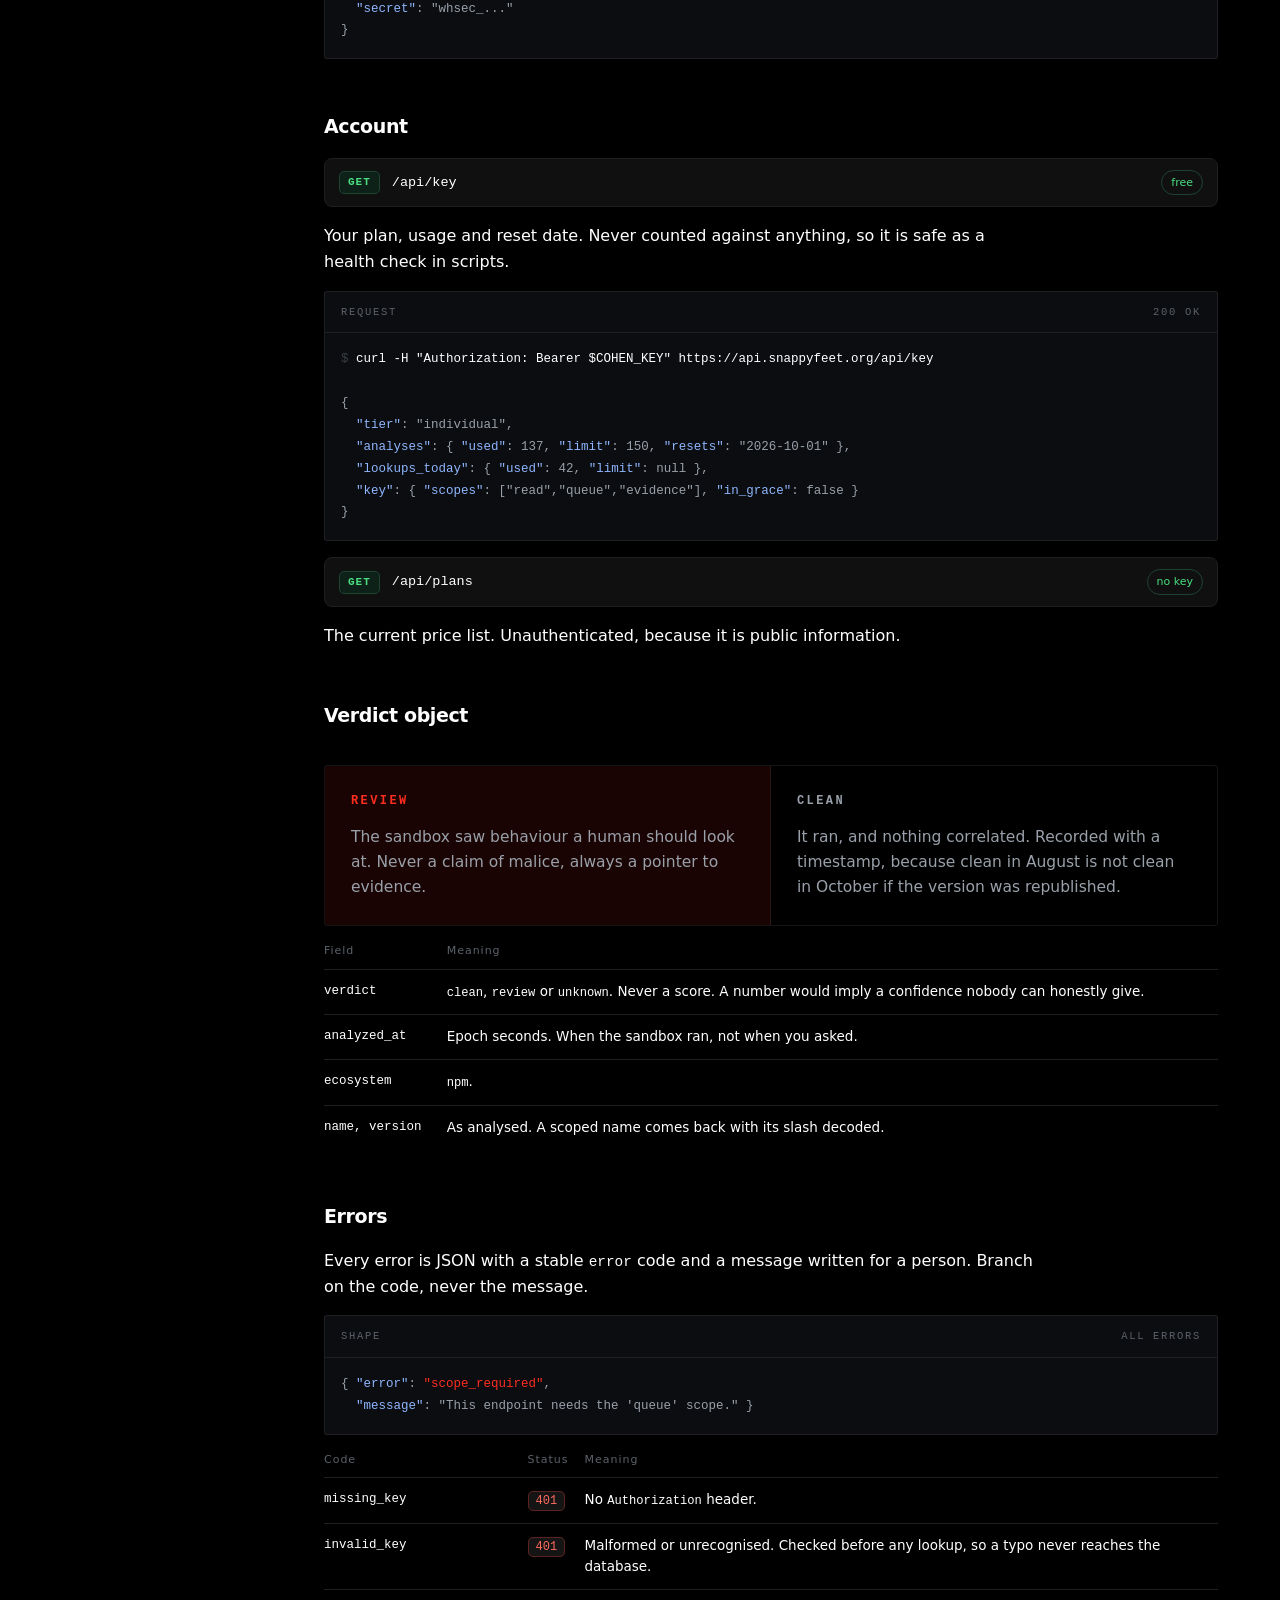
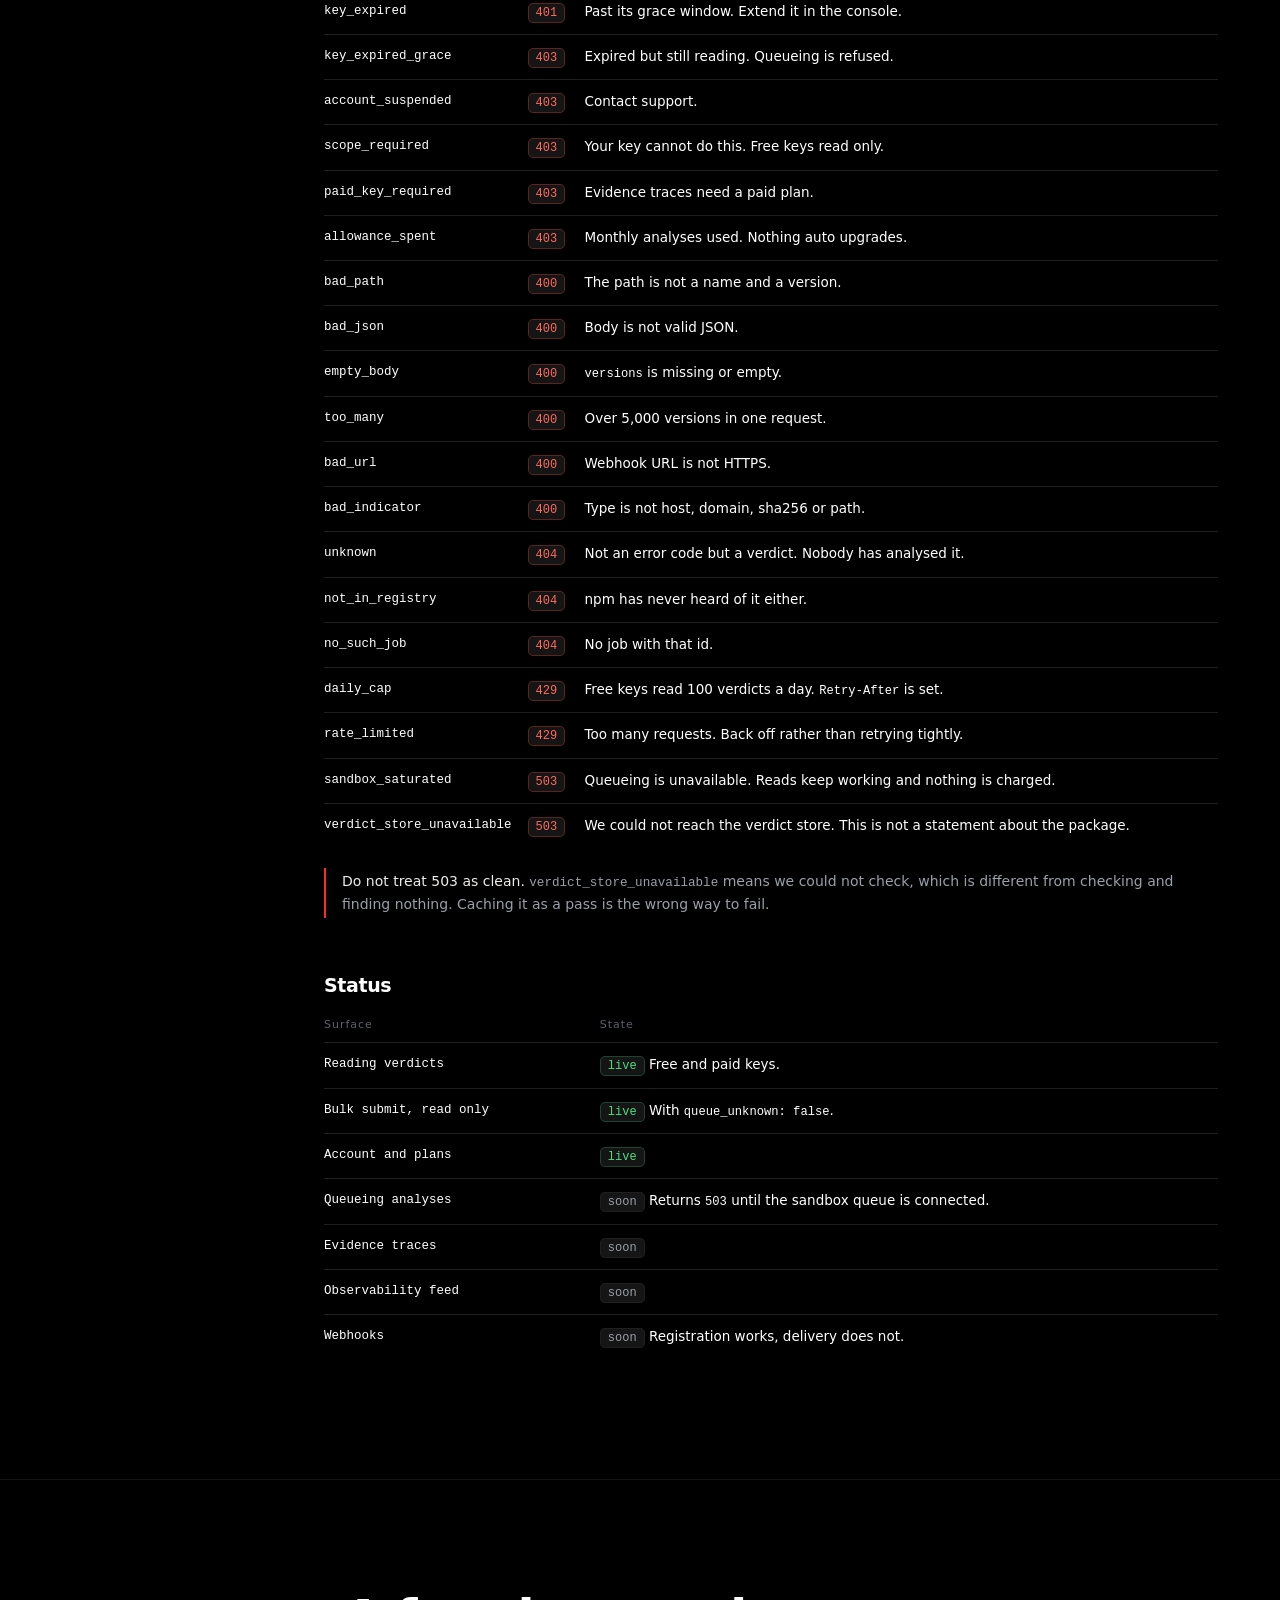
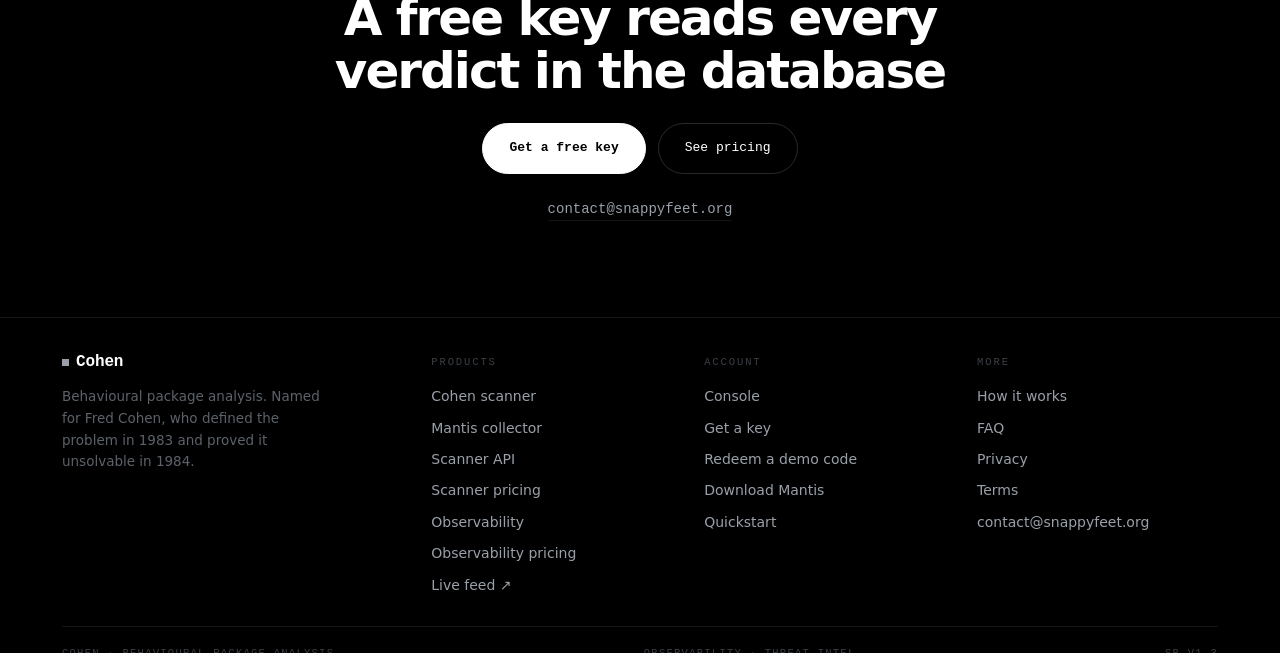
==== commit a8180792: "update observability" ====
--- a/api.html
+++ b/api.html
@@ -1,655 +1,649 @@
-<!DOCTYPE html>
-<html lang="en">
-<head>
-<meta charset="utf-8">
-<meta name="viewport" content="width=device-width, initial-scale=1">
-<title>Cohen · API reference</title>
-<meta name="description" content="Cohen API reference. Read verdicts, queue deep analyses, and stream the Observatory feed.">
-<link rel="icon" href="data:image/svg+xml,%3Csvg%20xmlns=%27http://www.w3.org/2000/svg%27%20viewBox=%270%200%2032%2032%27%3E%3Crect%20width=%2732%27%20height=%2732%27%20fill=%27%23000%27/%3E%3Crect%20x=%2711%27%20y=%2711%27%20width=%2710%27%20height=%2710%27%20fill=%27%23fff%27/%3E%3C/svg%3E">
-<link rel="stylesheet" href="styles.css">
-<style>
-  .doc{display:grid;grid-template-columns:210px minmax(0,1fr);gap:52px;align-items:start}
-  .toc{position:sticky;top:96px;font-size:13.5px;line-height:1.55}
-  .toc h6{font-size:10.5px;letter-spacing:.14em;color:var(--ash2,#63635e);
-          margin:0 0 10px;font-weight:500}
-  .toc a{display:block;padding:5px 0 5px 12px;color:var(--ash,#8b8b85);
-         text-decoration:none;border-left:1px solid var(--line,#1f1f1f)}
-  .toc a:hover{color:var(--paper,#edebe7);border-left-color:var(--ash2,#63635e)}
-  .toc a.on{color:var(--paper,#edebe7);border-left-color:#FF2D1F}
-  .toc .gap{height:14px}
-  @media(max-width:900px){.doc{grid-template-columns:1fr;gap:0}.toc{display:none}}
-
-  .doc h3{font-size:19px;letter-spacing:-.02em;margin:52px 0 6px;scroll-margin-top:96px}
-  .doc h3:first-of-type{margin-top:0}
-  .doc h4{font-size:15px;margin:30px 0 8px;font-weight:600;scroll-margin-top:96px}
-  .doc p{max-width:70ch}
-  .anchor{color:var(--ash2,#63635e);text-decoration:none;opacity:0;margin-left:8px;font-weight:400}
-  h3:hover .anchor,h4:hover .anchor{opacity:1}
-
-  .sig{display:flex;align-items:center;gap:12px;flex-wrap:wrap;
-       background:#101010;border:1px solid var(--line,#1f1f1f);
-       border-radius:8px;padding:11px 14px;margin:16px 0 12px}
-  .verb{font:600 11px/1 var(--mono,ui-monospace,monospace);letter-spacing:.09em;
-        padding:5px 8px;border-radius:5px;flex:none}
-  .verb.get{background:#0e2119;color:#4ADE80;border:1px solid #1d4331}
-  .verb.post{background:#2a1c08;color:#F5A524;border:1px solid #5c3a12}
-  .sig code{font-size:13.5px;flex:1;min-width:200px;word-break:break-all}
-  .tag{font-size:11px;padding:3px 9px;border-radius:20px;flex:none;
-       border:1px solid var(--line,#1f1f1f);color:var(--ash2,#63635e)}
-  .tag.free{color:#4ADE80;border-color:#1d4331}
-  .tag.paid{color:#F5A524;border-color:#5c3a12}
-
-  table.ref{width:100%;border-collapse:collapse;font-size:13.5px;margin:16px 0}
-  table.ref th{text-align:left;font-weight:500;font-size:11px;letter-spacing:.09em;
-               color:var(--ash2,#63635e);padding:0 16px 9px 0;white-space:nowrap}
-  table.ref td{padding:11px 16px 11px 0;border-top:1px solid var(--line,#1f1f1f);
-               vertical-align:top}
-  table.ref td:first-child{white-space:nowrap;font-family:var(--mono,monospace);font-size:12.5px}
-  table.ref td p{margin:0}
-  .st{font-family:var(--mono,monospace);font-size:12px;padding:2px 7px;border-radius:5px;
-      background:#151515;border:1px solid var(--line,#1f1f1f);color:var(--ash,#8b8b85)}
-  .st.ok{color:#4ADE80;border-color:#1d4331}
-  .st.err{color:#FF6B5F;border-color:#5c2320}
-  .note{border-left:2px solid #FF2D1F;padding:2px 0 2px 16px;margin:20px 0;
-        color:var(--ash,#8b8b85);font-size:14px}
-  .note b{color:var(--paper,#edebe7);font-weight:500}
-</style>
-</head>
-<body>
-<a class="skip" href="#main">Skip to content</a>
-<div class="grid" aria-hidden="true"><div class="grid-in"><i></i><i></i><i></i><i></i><i></i><i></i><i></i><i></i><i></i><i></i><i></i><i></i></div></div>
-
-<svg width="0" height="0" style="position:absolute" aria-hidden="true">
-  <!-- Product marks. One filled point per mark; currentColor only; no radius.
-       Use the -sm variants below 24px rendered — they are separate symbols,
-       not scaled copies. See MARKS.md. -->
-  <symbol id="mantis" viewBox="0 0 32 32">
-    <path d="M12 6 H6 V26 H12" fill="none" stroke="currentColor" stroke-width="2.4" stroke-linejoin="miter" stroke-linecap="butt"/>
-    <path d="M20 6 H26 V26 H20" fill="none" stroke="currentColor" stroke-width="2.4" stroke-linejoin="miter" stroke-linecap="butt"/>
-    <circle cx="16" cy="16" r="2.6" fill="currentColor"/>
-  </symbol>
-
-  <symbol id="mantis-sm" viewBox="0 0 32 32">
-    <path d="M12.5 5.6 H5.6 V26.4 H12.5" fill="none" stroke="currentColor" stroke-width="3.2" stroke-linejoin="miter" stroke-linecap="butt"/>
-    <path d="M19.5 5.6 H26.4 V26.4 H19.5" fill="none" stroke="currentColor" stroke-width="3.2" stroke-linejoin="miter" stroke-linecap="butt"/>
-    <circle cx="16" cy="16" r="3.2" fill="currentColor"/>
-  </symbol>
-
-  <symbol id="observatory" viewBox="0 0 32 32">
-    <path d="M2 11 H24.89" stroke="currentColor" fill="none" stroke-width="1.6" stroke-linecap="butt" opacity=".45"/>
-    <path d="M26.10 14.57 A10.2 10.2 0 1 1 22.47 8.11" fill="none" stroke="currentColor" stroke-width="2.4" stroke-linecap="butt"/>
-    <circle cx="24.89" cy="11" r="2.8" fill="currentColor"/>
-  </symbol>
-
-  <symbol id="observatory-sm" viewBox="0 0 32 32">
-    <path d="M26.17 15.21 A10.2 10.2 0 1 1 21.95 7.72" fill="none" stroke="currentColor" stroke-width="3" stroke-linecap="butt"/>
-    <circle cx="24.89" cy="11" r="3.4" fill="currentColor"/>
-  </symbol>
-</svg>
-
-<div class="nav" id="nav">
-  <div class="w">
-    <a class="mark" href="index.html" aria-label="Cohen, home"><i aria-hidden="true"></i>Cohen</a>
-    <button class="burger" id="burger" aria-expanded="false" aria-controls="navlinks" aria-label="Menu"><i></i><i></i><i></i></button>
-    <div class="nav-links" id="navlinks">
-      <a href="index.html">Engine</a>
-      <div class="drop" id="dropW">
-        <button class="drop-t" id="dropT" type="button" aria-expanded="false" aria-controls="dropM">Product</button>
-        <div class="drop-m" id="dropM">
-          <div class="drop-card">
-            <p class="drop-h">THREE PRODUCTS, ONE SANDBOX</p>
-            <div class="row">
-              <a class="api" href="api.html#packages">API</a>
-              <a class="rmain" href="mantis.html">
-                <span class="dn">Mantis</span>
-                <span class="dd">Reads a project and resolves the whole dependency tree.</span>
-              </a>
-            </div>
-            <div class="row">
-              <a class="api" href="api.html#observatory">API</a>
-              <a class="rmain" href="observatory.html">
-                <span class="dn">Observatory</span>
-                <span class="dd">The threat intel record, sold as data.</span>
-              </a>
-            </div>
-            <div class="row">
-              <a class="rmain" href="api.html#observatory">
-                <span class="dn">Feed API</span>
-                <span class="dd">Verdicts and indicators, straight into your workflow.</span>
-              </a>
-            </div>
-          </div>
-        </div>
-      </div>
-      <a href="pricing.html">Pricing</a>
-      <a class="nav-cta" href="https://console.snappyfeet.org/">Start free</a>
-    </div>
-  </div>
-</div>
-
-<main id="main" class="sub">
-
-<section class="s rule">
-  <div class="w">
-    <p class="eyebrow">API REFERENCE</p>
-    <h2 class="h2 wide">One path per package version</h2>
-    <p class="lede">
-      Every version on npm has one address. <code>GET</code> reads whatever is
-      known. <code>POST</code> puts it in the sandbox queue. Same path, both
-      directions.
-    </p>
-    <div class="btns" style="margin-top:26px">
-      <a class="b f" href="https://console.snappyfeet.org/">Get a key</a>
-      <a class="b g" href="#quickstart">Quickstart</a>
-    </div>
-  </div>
-</section>
-
-<section class="s rule">
-  <div class="w doc">
-
-    <nav class="toc" aria-label="On this page">
-      <h6>ON THIS PAGE</h6>
-      <a href="#quickstart">Quickstart</a>
-      <a href="#auth">Authentication</a>
-      <a href="#conventions">Conventions</a>
-      <a href="#limits">Plans and limits</a>
-      <div class="gap"></div>
-      <a href="#packages">Packages</a>
-      <a href="#bulk">Bulk submit</a>
-      <a href="#jobs">Jobs</a>
-      <a href="#observatory">Observatory</a>
-      <a href="#webhooks">Webhooks</a>
-      <a href="#account">Account</a>
-      <div class="gap"></div>
-      <a href="#verdict">Verdict object</a>
-      <a href="#errors">Errors</a>
-      <a href="#status">Status</a>
-    </nav>
-
-    <div>
-
-<h3 id="quickstart">Quickstart<a class="anchor" href="#quickstart">#</a></h3>
-<p class="lede" style="margin-bottom:18px">
-  Sign in with Google, create a key, read a verdict. No card, no waiting.
-</p>
-
-<div class="term">
-<div class="th"><span>THREE STEPS</span><span>60 SECONDS</span></div>
-<pre><span class="cm"># 1. Get a key at https://console.snappyfeet.org</span>
-<span class="cmd">export COHEN_KEY=cohen_live_...</span>
-
-<span class="cm"># 2. Check it works. This endpoint is free and never metered.</span>
-<span class="cmd">curl -H "Authorization: Bearer $COHEN_KEY" \
-  https://api.snappyfeet.org/api/key</span>
-
-<span class="cm"># 3. Read a verdict.</span>
-<span class="cmd">curl -H "Authorization: Bearer $COHEN_KEY" \
-  https://api.snappyfeet.org/api/package/npm/left-pad/1.3.0</span></pre>
-</div>
-
-<h3 id="auth">Authentication<a class="anchor" href="#auth">#</a></h3>
-<p>Every request carries a key. Keys begin <code>cohen_live_</code>.</p>
-
-<div class="term">
-<div class="th"><span>HEADER</span><span>REQUIRED</span></div>
-<pre>Authorization: Bearer cohen_live_1WbwMTf2vx0t2NUWuZYSS3oQP26mU4JL...
-
-<span class="cm"># the scheme is optional, so this also works</span>
-Authorization: cohen_live_1WbwMTf2vx0t2NUWuZYSS3oQP26mU4JL...</pre>
-</div>
-
-<table class="ref">
-<thead><tr><th>Property</th><th>Behaviour</th></tr></thead>
-<tbody>
-<tr><td>Lifetime</td><td>Seven days on Free, ninety on Individual. Extend at any time from the console.</td></tr>
-<tr><td>Grace</td><td>After expiry a key keeps reading verdicts for 48 hours, then stops. Queueing stops immediately.</td></tr>
-<tr><td>Storage</td><td>Shown once, stored as a hash. Lost keys cannot be recovered, only revoked and replaced.</td></tr>
-<tr><td>Revocation</td><td>Takes effect within one minute.</td></tr>
-</tbody>
-</table>
-
-<div class="note">
-  <b>Keys are secrets.</b> Keep them out of public repositories and client side
-  code. Give CI its own key so it can be revoked alone.
-</div>
-
-<h3 id="conventions">Conventions<a class="anchor" href="#conventions">#</a></h3>
-<table class="ref">
-<thead><tr><th>Item</th><th>Value</th></tr></thead>
-<tbody>
-<tr><td>Base URL</td><td><code>https://api.snappyfeet.org</code>. HTTPS only. Plain HTTP is refused rather than redirected.</td></tr>
-<tr><td>Content type</td><td><code>application/json</code> on any request with a body. Every response is JSON, errors included.</td></tr>
-<tr><td>Timestamps</td><td><code>analyzed_at</code> is epoch seconds.</td></tr>
-<tr><td>Scoped names</td><td>Both spellings work. <code>@types/node</code> and <code>@types%2Fnode</code> resolve to the same package.</td></tr>
-<tr><td>Ecosystems</td><td><code>npm</code> today. The path carries the ecosystem so others can be added without a new shape.</td></tr>
-</tbody>
-</table>
-
-<h3 id="limits">Plans and limits<a class="anchor" href="#limits">#</a></h3>
-<table class="ref">
-<thead><tr><th>Plan</th><th>Scopes</th><th>Lookups</th><th>Analyses</th><th>Keys</th></tr></thead>
-<tbody>
-<tr><td>Free</td><td><code>read</code></td><td>100 per day</td><td>none</td><td>1</td></tr>
-<tr><td>Demo</td><td><code>read queue evidence feed</code></td><td>unmetered</td><td>250 per month</td><td>3</td></tr>
-<tr><td>Individual</td><td><code>read queue evidence</code></td><td>unmetered</td><td>150 per month</td><td>5</td></tr>
-</tbody>
-</table>
-<p style="font-size:14px;color:var(--ash,#8b8b85)">
-  Reading is free. Only a version nobody has analysed costs an analysis. Demo
-  access is by invitation; redeem a code at
-  <a href="https://console.snappyfeet.org/demo">console.snappyfeet.org/demo</a>.
-</p>
-
-<h3 id="packages">Packages<a class="anchor" href="#packages">#</a></h3>
-
-<div class="sig">
-  <span class="verb get">GET</span>
-  <code>/api/package/npm/{name}/{version}</code>
-  <span class="tag free">free</span>
-</div>
-<p>One verdict. Never costs an analysis.</p>
-
-<div class="term">
-<div class="th"><span>REQUEST</span><span>200 OK</span></div>
-<pre><span class="cmd">curl -H "Authorization: Bearer $COHEN_KEY" \
-  https://api.snappyfeet.org/api/package/npm/@agimon-ai/doompi-help/0.0.1-alpha.26</span>
-
-{
-  <span class="k">"ecosystem"</span>: <span class="v">"npm"</span>,
-  <span class="k">"name"</span>: <span class="v">"@agimon-ai/doompi-help"</span>,
-  <span class="k">"version"</span>: <span class="v">"0.0.1-alpha.26"</span>,
-  <span class="k">"verdict"</span>: <span class="v">"clean"</span>,
-  <span class="k">"analyzed_at"</span>: <span class="v">1788180250</span>
-}
-
-<span class="cm">// 404 when nobody has run it. Yours to decide whether to spend an analysis.</span>
-{ <span class="k">"verdict"</span>: <span class="v">"unknown"</span>, <span class="k">"name"</span>: <span class="v">"left-pad"</span>, <span class="k">"version"</span>: <span class="v">"1.3.0"</span> }</pre>
-</div>
-
-<div class="sig">
-  <span class="verb get">GET</span>
-  <code>/api/package/npm/{name}</code>
-  <span class="tag free">free</span>
-</div>
-<p>Every analysed version of a package, newest first.</p>
-
-<div class="sig">
-  <span class="verb get">GET</span>
-  <code>/api/package/npm/{name}/{version}/evidence</code>
-  <span class="tag paid">evidence scope</span>
-</div>
-<p>
-  The full trace: syscalls, process tree, connections, file hashes, entropy.
-  Large, so it is a second request rather than a bloated first one.
-</p>
-
-<div class="sig">
-  <span class="verb post">POST</span>
-  <code>/api/package/npm/{name}/{version}</code>
-  <span class="tag paid">queue scope</span>
-</div>
-<p>
-  Queue a deep analysis. Charged only when the version is genuinely unknown.
-  Posting something already analysed returns <code>200</code> and the cached
-  verdict. Posting something already queued returns the existing job. You cannot
-  pay twice for the same version.
-</p>
-
-<div class="term">
-<div class="th"><span>REQUEST</span><span>202 ACCEPTED</span></div>
-<pre><span class="cmd">curl -X POST -H "Authorization: Bearer $COHEN_KEY" \
-  https://api.snappyfeet.org/api/package/npm/tiny-parse/0.2.1</span>
-
-{
-  <span class="k">"job"</span>: <span class="v">"job_01HXY5K9PNQE3"</span>,
-  <span class="k">"state"</span>: <span class="v">"queued"</span>,
-  <span class="k">"queue_position"</span>: <span class="v">4</span>,
-  <span class="k">"eta_seconds"</span>: <span class="v">180</span>,
-  <span class="k">"poll"</span>: <span class="v">"/api/job/job_01HXY5K9PNQE3"</span>,
-  <span class="k">"allowance"</span>: { <span class="k">"used"</span>: <span class="v">137</span>, <span class="k">"limit"</span>: <span class="v">150</span> }
-}</pre>
-</div>
-
-<h3 id="bulk">Bulk submit<a class="anchor" href="#bulk">#</a></h3>
-
-<div class="sig">
-  <span class="verb post">POST</span>
-  <code>/api/package/npm</code>
-  <span class="tag free">read scope</span>
-  <span class="tag paid">queue scope to queue</span>
-</div>
-<p>
-  Send a whole dependency tree in one call. The response splits it into what is
-  already known and what had to be queued, so you can act on the known part
-  immediately. This is what Mantis uses.
-</p>
-<p>
-  Any key can check a tree with <code>queue_unknown: false</code>. On Free, each
-  package in the request counts as one lookup, charged all at once and only when
-  the whole tree fits in what is left today; otherwise nothing is charged and the
-  request returns <code>429 daily_cap</code>. Queueing unknown versions needs the
-  <code>queue</code> scope.
-</p>
-
-<div class="term">
-<div class="th"><span>REQUEST</span><span>207 MULTI STATUS</span></div>
-<pre><span class="cmd">curl -X POST -H "Authorization: Bearer $COHEN_KEY" \
-  -H "Content-Type: application/json" \
-  -H "Idempotency-Key: build-4471" \
-  -H "X-Project: checkout-api" \
-  -d @tree.json https://api.snappyfeet.org/api/package/npm</span>
-
-<span class="cm">// body</span>
-{
-  <span class="k">"versions"</span>: [ <span class="v">"left-pad@1.3.0"</span>, <span class="v">"@types/node@20.11.5"</span> ],
-  <span class="k">"queue_unknown"</span>: <span class="v">true</span>,
-  <span class="k">"skip_private"</span>: <span class="v">true</span>
-}
-
-<span class="cm">// response</span>
-{
-  <span class="k">"scan"</span>: <span class="v">"1f9c0a2e..."</span>,
-  <span class="k">"counts"</span>: { <span class="k">"clean"</span>: <span class="v">1271</span>, <span class="k">"review"</span>: <span class="hot">2</span>, <span class="k">"queued"</span>: <span class="v">11</span>, <span class="k">"skipped"</span>: <span class="v">0</span> },
-  <span class="k">"review"</span>: [ { <span class="k">"name"</span>: <span class="hot">"polymarket-stake-mathss"</span>, <span class="k">"version"</span>: <span class="v">"3.5.2"</span> } ],
-  <span class="k">"queued"</span>: [ { <span class="k">"name"</span>: <span class="v">"tiny-parse"</span>, <span class="k">"version"</span>: <span class="v">"0.2.1"</span>, <span class="k">"job"</span>: <span class="v">"job_01HXY..."</span> } ],
-  <span class="k">"allowance"</span>: { <span class="k">"used"</span>: <span class="v">148</span>, <span class="k">"limit"</span>: <span class="v">150</span> }
-}</pre>
-</div>
-
-<table class="ref">
-<thead><tr><th>Field or header</th><th>Effect</th></tr></thead>
-<tbody>
-<tr><td>versions[]</td><td>Up to 5,000 per request, as <code>name@version</code>.</td></tr>
-<tr><td>queue_unknown</td><td><code>false</code> gives a pure read. You are told what is unknown and no analysis is charged. Free keys must send <code>false</code>.</td></tr>
-<tr><td>skip_private</td><td>Names that do not resolve on the public registry are counted as skipped and never leave your side of the wire.</td></tr>
-<tr><td>Idempotency&#8209;Key</td><td>A retried request reuses the original reservation instead of charging twice.</td></tr>
-<tr><td>X&#8209;Project</td><td>Labels the run in your console history.</td></tr>
-<tr><td>X&#8209;Client</td><td>Set to <code>mantis</code> to mark the source.</td></tr>
-</tbody>
-</table>
-
-<p style="font-size:14px;color:var(--ash,#8b8b85)">
-  Every bulk submit becomes one scan in
-  <a href="https://console.snappyfeet.org/scans">your history</a>, with its counts
-  and findings kept.
-</p>
-
-<h3 id="jobs">Jobs<a class="anchor" href="#jobs">#</a></h3>
-<div class="sig">
-  <span class="verb get">GET</span>
-  <code>/api/job/{job}</code>
-  <span class="tag free">free</span>
-</div>
-<p>State of one queued analysis: queued, running, done or failed. Polling is free.</p>
-
-<h3 id="observatory">Observatory<a class="anchor" href="#observatory">#</a></h3>
-<p>
-  A different product on a different meter: requests, not analyses. It reads the
-  same records the scanner writes, so nothing is recomputed for it. Access needs
-  the <code>feed</code> scope, which is sold separately.
-</p>
-
-<div class="sig">
-  <span class="verb get">GET</span>
-  <code>/api/observatory/records</code>
-  <span class="tag paid">feed scope</span>
-</div>
-<table class="ref">
-<thead><tr><th>Query</th><th>Meaning</th></tr></thead>
-<tbody>
-<tr><td>?since=</td><td>Opaque cursor from the previous page. Stable across reruns and will not skip a record written out of order.</td></tr>
-<tr><td>?verdict=</td><td><code>clean</code>, <code>review</code> or <code>unknown</code>. Omit to get everything, which is what makes the feed usable as a baseline.</td></tr>
-<tr><td>?limit=</td><td>1 to 1,000. Defaults to 100.</td></tr>
-</tbody>
-</table>
-
-<div class="sig">
-  <span class="verb get">GET</span>
-  <code>/api/observatory/indicator/{type}/{value}</code>
-  <span class="tag paid">feed scope</span>
-</div>
-<p>
-  Reverse lookup. Give it a C2 host or a file hash, get every package version
-  that touched it. Types are <code>host</code>, <code>domain</code>,
-  <code>sha256</code> and <code>path</code>.
-</p>
-
-<div class="term">
-<div class="th"><span>REQUEST</span><span>200 OK</span></div>
-<pre><span class="cmd">curl -H "Authorization: Bearer $COHEN_KEY" \
-  "https://api.snappyfeet.org/api/observatory/indicator/host/45.61.136.12"</span>
-
-{
-  <span class="k">"indicator"</span>: { <span class="k">"type"</span>: <span class="v">"host"</span>, <span class="k">"value"</span>: <span class="hot">"45.61.136.12"</span> },
-  <span class="k">"first_seen"</span>: <span class="v">"2026-08-31T09:14:22Z"</span>,
-  <span class="k">"packages"</span>: [
-    { <span class="k">"name"</span>: <span class="hot">"polymarket-stake-mathss"</span>, <span class="k">"version"</span>: <span class="v">"3.5.2"</span>, <span class="k">"by"</span>: <span class="v">"node postinstall.js"</span> }
-  ]
-}</pre>
-</div>
-
-<h3 id="webhooks">Webhooks<a class="anchor" href="#webhooks">#</a></h3>
-<div class="sig">
-  <span class="verb post">POST</span>
-  <code>/api/webhook</code>
-  <span class="tag paid">queue scope</span>
-</div>
-<p>
-  Register a callback for when a package you watch flips to review. The response
-  carries a signing secret, shown once. HTTPS URLs only.
-</p>
-
-<div class="term">
-<div class="th"><span>REQUEST</span><span>201 CREATED</span></div>
-<pre><span class="cmd">curl -X POST -H "Authorization: Bearer $COHEN_KEY" \
-  -H "Content-Type: application/json" \
-  -d '{"url":"https://example.com/hooks/cohen"}' \
-  https://api.snappyfeet.org/api/webhook</span>
-
-{
-  <span class="k">"id"</span>: <span class="v">"9f2c..."</span>,
-  <span class="k">"url"</span>: <span class="v">"https://example.com/hooks/cohen"</span>,
-  <span class="k">"events"</span>: [ <span class="v">"verdict.review"</span> ],
-  <span class="k">"secret"</span>: <span class="v">"whsec_..."</span>
-}</pre>
-</div>
-
-<h3 id="account">Account<a class="anchor" href="#account">#</a></h3>
-<div class="sig">
-  <span class="verb get">GET</span>
-  <code>/api/key</code>
-  <span class="tag free">free</span>
-</div>
-<p>
-  Your plan, usage and reset date. Never counted against anything, so it is safe
-  as a health check in scripts.
-</p>
-
-<div class="term">
-<div class="th"><span>REQUEST</span><span>200 OK</span></div>
-<pre><span class="cmd">curl -H "Authorization: Bearer $COHEN_KEY" https://api.snappyfeet.org/api/key</span>
-
-{
-  <span class="k">"tier"</span>: <span class="v">"individual"</span>,
-  <span class="k">"analyses"</span>: { <span class="k">"used"</span>: <span class="v">137</span>, <span class="k">"limit"</span>: <span class="v">150</span>, <span class="k">"resets"</span>: <span class="v">"2026-10-01"</span> },
-  <span class="k">"lookups_today"</span>: { <span class="k">"used"</span>: <span class="v">42</span>, <span class="k">"limit"</span>: <span class="v">null</span> },
-  <span class="k">"key"</span>: { <span class="k">"scopes"</span>: [<span class="v">"read"</span>,<span class="v">"queue"</span>,<span class="v">"evidence"</span>], <span class="k">"in_grace"</span>: <span class="v">false</span> }
-}</pre>
-</div>
-
-<div class="sig">
-  <span class="verb get">GET</span>
-  <code>/api/plans</code>
-  <span class="tag free">no key</span>
-</div>
-<p>The current price list. Unauthenticated, because it is public information.</p>
-
-<h3 id="verdict">Verdict object<a class="anchor" href="#verdict">#</a></h3>
-<div class="verd">
-  <div class="r">
-    <div class="lab">REVIEW</div>
-    <p>The sandbox saw behaviour a human should look at. Never a claim of
-    malice, always a pointer to evidence.</p>
-  </div>
-  <div class="c">
-    <div class="lab">CLEAN</div>
-    <p>It ran, and nothing correlated. Recorded with a timestamp, because clean
-    in August is not clean in October if the version was republished.</p>
-  </div>
-</div>
-<table class="ref">
-<thead><tr><th>Field</th><th>Meaning</th></tr></thead>
-<tbody>
-<tr><td>verdict</td><td><code>clean</code>, <code>review</code> or <code>unknown</code>. Never a score. A number would imply a confidence nobody can honestly give.</td></tr>
-<tr><td>analyzed_at</td><td>Epoch seconds. When the sandbox ran, not when you asked.</td></tr>
-<tr><td>ecosystem</td><td><code>npm</code>.</td></tr>
-<tr><td>name, version</td><td>As analysed. A scoped name comes back with its slash decoded.</td></tr>
-</tbody>
-</table>
-
-<h3 id="errors">Errors<a class="anchor" href="#errors">#</a></h3>
-<p>
-  Every error is JSON with a stable <code>error</code> code and a message written
-  for a person. Branch on the code, never the message.
-</p>
-
-<div class="term">
-<div class="th"><span>SHAPE</span><span>ALL ERRORS</span></div>
-<pre>{ <span class="k">"error"</span>: <span class="hot">"scope_required"</span>,
-  <span class="k">"message"</span>: <span class="v">"This endpoint needs the 'queue' scope."</span> }</pre>
-</div>
-
-<table class="ref">
-<thead><tr><th>Code</th><th>Status</th><th>Meaning</th></tr></thead>
-<tbody>
-<tr><td>missing_key</td><td><span class="st err">401</span></td><td>No <code>Authorization</code> header.</td></tr>
-<tr><td>invalid_key</td><td><span class="st err">401</span></td><td>Malformed or unrecognised. Checked before any lookup, so a typo never reaches the database.</td></tr>
-<tr><td>key_expired</td><td><span class="st err">401</span></td><td>Past its grace window. Extend it in the console.</td></tr>
-<tr><td>key_expired_grace</td><td><span class="st err">403</span></td><td>Expired but still reading. Queueing is refused.</td></tr>
-<tr><td>account_suspended</td><td><span class="st err">403</span></td><td>Contact support.</td></tr>
-<tr><td>scope_required</td><td><span class="st err">403</span></td><td>Your key cannot do this. Free keys read only.</td></tr>
-<tr><td>paid_key_required</td><td><span class="st err">403</span></td><td>Evidence traces need a paid plan.</td></tr>
-<tr><td>allowance_spent</td><td><span class="st err">403</span></td><td>Monthly analyses used. Nothing auto upgrades.</td></tr>
-<tr><td>bad_path</td><td><span class="st err">400</span></td><td>The path is not a name and a version.</td></tr>
-<tr><td>bad_json</td><td><span class="st err">400</span></td><td>Body is not valid JSON.</td></tr>
-<tr><td>empty_body</td><td><span class="st err">400</span></td><td><code>versions</code> is missing or empty.</td></tr>
-<tr><td>too_many</td><td><span class="st err">400</span></td><td>Over 5,000 versions in one request.</td></tr>
-<tr><td>bad_url</td><td><span class="st err">400</span></td><td>Webhook URL is not HTTPS.</td></tr>
-<tr><td>bad_indicator</td><td><span class="st err">400</span></td><td>Type is not host, domain, sha256 or path.</td></tr>
-<tr><td>unknown</td><td><span class="st err">404</span></td><td>Not an error code but a verdict. Nobody has analysed it.</td></tr>
-<tr><td>not_in_registry</td><td><span class="st err">404</span></td><td>npm has never heard of it either.</td></tr>
-<tr><td>no_such_job</td><td><span class="st err">404</span></td><td>No job with that id.</td></tr>
-<tr><td>daily_cap</td><td><span class="st err">429</span></td><td>Free keys read 100 verdicts a day. <code>Retry&#8209;After</code> is set.</td></tr>
-<tr><td>rate_limited</td><td><span class="st err">429</span></td><td>Too many requests. Back off rather than retrying tightly.</td></tr>
-<tr><td>sandbox_saturated</td><td><span class="st err">503</span></td><td>Queueing is unavailable. Reads keep working and nothing is charged.</td></tr>
-<tr><td>verdict_store_unavailable</td><td><span class="st err">503</span></td><td>We could not reach the verdict store. This is not a statement about the package.</td></tr>
-</tbody>
-</table>
-
-<div class="note">
-  <b>Do not treat 503 as clean.</b> <code>verdict_store_unavailable</code> means
-  we could not check, which is different from checking and finding nothing.
-  Caching it as a pass is the wrong way to fail.
-</div>
-
-<h3 id="status">Status<a class="anchor" href="#status">#</a></h3>
-<table class="ref">
-<thead><tr><th>Surface</th><th>State</th></tr></thead>
-<tbody>
-<tr><td>Reading verdicts</td><td><span class="st ok">live</span> Free and paid keys.</td></tr>
-<tr><td>Bulk submit, read only</td><td><span class="st ok">live</span> With <code>queue_unknown: false</code>.</td></tr>
-<tr><td>Account and plans</td><td><span class="st ok">live</span></td></tr>
-<tr><td>Queueing analyses</td><td><span class="st">soon</span> Returns <code>503</code> until the sandbox queue is connected.</td></tr>
-<tr><td>Evidence traces</td><td><span class="st">soon</span></td></tr>
-<tr><td>Observatory feed</td><td><span class="st">soon</span></td></tr>
-<tr><td>Webhooks</td><td><span class="st">soon</span> Registration works, delivery does not.</td></tr>
-</tbody>
-</table>
-
-    </div>
-  </div>
-</section>
-
-<section class="s cta rule">
-  <div class="w">
-    <h2 class="h2" style="max-width:21ch">A free key reads every verdict in the database</h2>
-    <div class="btns">
-      <a class="b f" href="https://console.snappyfeet.org/">Get a free key</a>
-      <a class="b g" href="pricing.html">See pricing</a>
-    </div>
-    <a class="mail" href="mailto:contact@snappyfeet.org">contact@snappyfeet.org</a>
-  </div>
-</section>
-
-</main>
-
-<footer class="foot">
-  <div class="w">
-    <div class="fgrid">
-      <div>
-        <a class="mark" href="index.html" style="font-size:16px" aria-label="Cohen, home"><i aria-hidden="true"></i>Cohen</a>
-        <p style="color:var(--ash2);font-size:13.5px;margin:16px 0 0;max-width:32ch">Behavioural package analysis. Named for Fred Cohen, who defined the problem in 1983 and proved it unsolvable in 1984.</p>
-      </div>
-      <div>
-        <h5>PRODUCTS</h5>
-        <ul>
-          <li><a href="index.html#evidence">Cohen scanner</a></li>
-          <li><a href="mantis.html">Mantis collector</a></li>
-          <li><a href="api.html">Scanner API</a></li>
-          <li><a href="pricing.html">Scanner pricing</a></li>
-          <li><a href="observatory.html">Observatory</a></li>
-          <li><a href="observatory.html#observatory-pricing">Observatory pricing</a></li>
-          <li><a href="https://trail.snappyfeet.org">Live feed &#8599;</a></li>
-        </ul>
-      </div>
-      <div>
-        <h5>ACCOUNT</h5>
-        <ul>
-          <li><a href="https://console.snappyfeet.org/">Console</a></li>
-          <li><a href="https://console.snappyfeet.org/">Get a key</a></li>
-          <li><a href="https://console.snappyfeet.org/demo">Redeem a demo code</a></li>
-          <li><a href="https://github.com/Anurag-Chevendra/Mantis">Download Mantis</a></li>
-          <li><a href="api.html#quickstart">Quickstart</a></li>
-        </ul>
-      </div>
-      <div>
-        <h5>MORE</h5>
-        <ul>
-          <li><a href="method.html">How it works</a></li>
-          <li><a href="pricing.html#faq">FAQ</a></li>
-          <li><a href="privacy.html">Privacy</a></li>
-          <li><a href="terms.html">Terms</a></li>
-          <li><a href="mailto:contact@snappyfeet.org">contact@snappyfeet.org</a></li>
-        </ul>
-      </div>
-    </div>
-    <div class="fbar">
-      <span>COHEN · BEHAVIOURAL PACKAGE ANALYSIS</span>
-      <span>OBSERVATORY · THREAT INTEL</span>
-      <span>SB V1.3</span>
-    </div>
-  </div>
-</footer>
-
-<script src="app.js" defer></script>
-<script>
-// Highlight the section currently in view. Purely decorative, so it degrades
-// to a plain list of links wherever IntersectionObserver is missing.
-(function () {
-  var links = [].slice.call(document.querySelectorAll(".toc a"));
-  if (!links.length || !("IntersectionObserver" in window)) return;
-  var map = {};
-  links.forEach(function (a) { map[a.getAttribute("href").slice(1)] = a; });
-  var seen = new IntersectionObserver(function (entries) {
-    entries.forEach(function (e) {
-      if (!e.isIntersecting) return;
-      links.forEach(function (a) { a.classList.remove("on"); });
-      if (map[e.target.id]) map[e.target.id].classList.add("on");
-    });
-  }, { rootMargin: "-90px 0px -70% 0px" });
-  document.querySelectorAll("h3[id]").forEach(function (h) { seen.observe(h); });
-})();
-</script>
-</body>
-</html>
+<!DOCTYPE html>
+<html lang="en">
+<head>
+<meta charset="utf-8">
+<meta name="viewport" content="width=device-width, initial-scale=1">
+<title>Cohen · API reference</title>
+<meta name="description" content="Cohen API reference. Read verdicts, queue deep analyses, and stream the Observability feed.">
+<link rel="icon" href="data:image/svg+xml,%3Csvg%20xmlns=%27http://www.w3.org/2000/svg%27%20viewBox=%270%200%2032%2032%27%3E%3Crect%20width=%2732%27%20height=%2732%27%20fill=%27%23000%27/%3E%3Crect%20x=%2711%27%20y=%2711%27%20width=%2710%27%20height=%2710%27%20fill=%27%23fff%27/%3E%3C/svg%3E">
+<link rel="stylesheet" href="styles.css">
+<style>
+  .doc{display:grid;grid-template-columns:210px minmax(0,1fr);gap:52px;align-items:start}
+  .toc{position:sticky;top:96px;font-size:13.5px;line-height:1.55}
+  .toc h6{font-size:10.5px;letter-spacing:.14em;color:var(--ash2,#63635e);
+          margin:0 0 10px;font-weight:500}
+  .toc a{display:block;padding:5px 0 5px 12px;color:var(--ash,#8b8b85);
+         text-decoration:none;border-left:1px solid var(--line,#1f1f1f)}
+  .toc a:hover{color:var(--paper,#edebe7);border-left-color:var(--ash2,#63635e)}
+  .toc a.on{color:var(--paper,#edebe7);border-left-color:#FF2D1F}
+  .toc .gap{height:14px}
+  @media(max-width:900px){.doc{grid-template-columns:1fr;gap:0}.toc{display:none}}
+
+  .doc h3{font-size:19px;letter-spacing:-.02em;margin:52px 0 6px;scroll-margin-top:96px}
+  .doc h3:first-of-type{margin-top:0}
+  .doc h4{font-size:15px;margin:30px 0 8px;font-weight:600;scroll-margin-top:96px}
+  .doc p{max-width:70ch}
+  .anchor{color:var(--ash2,#63635e);text-decoration:none;opacity:0;margin-left:8px;font-weight:400}
+  h3:hover .anchor,h4:hover .anchor{opacity:1}
+
+  .sig{display:flex;align-items:center;gap:12px;flex-wrap:wrap;
+       background:#101010;border:1px solid var(--line,#1f1f1f);
+       border-radius:8px;padding:11px 14px;margin:16px 0 12px}
+  .verb{font:600 11px/1 var(--mono,ui-monospace,monospace);letter-spacing:.09em;
+        padding:5px 8px;border-radius:5px;flex:none}
+  .verb.get{background:#0e2119;color:#4ADE80;border:1px solid #1d4331}
+  .verb.post{background:#2a1c08;color:#F5A524;border:1px solid #5c3a12}
+  .sig code{font-size:13.5px;flex:1;min-width:200px;word-break:break-all}
+  .tag{font-size:11px;padding:3px 9px;border-radius:20px;flex:none;
+       border:1px solid var(--line,#1f1f1f);color:var(--ash2,#63635e)}
+  .tag.free{color:#4ADE80;border-color:#1d4331}
+  .tag.paid{color:#F5A524;border-color:#5c3a12}
+
+  table.ref{width:100%;border-collapse:collapse;font-size:13.5px;margin:16px 0}
+  table.ref th{text-align:left;font-weight:500;font-size:11px;letter-spacing:.09em;
+               color:var(--ash2,#63635e);padding:0 16px 9px 0;white-space:nowrap}
+  table.ref td{padding:11px 16px 11px 0;border-top:1px solid var(--line,#1f1f1f);
+               vertical-align:top}
+  table.ref td:first-child{white-space:nowrap;font-family:var(--mono,monospace);font-size:12.5px}
+  table.ref td p{margin:0}
+  .st{font-family:var(--mono,monospace);font-size:12px;padding:2px 7px;border-radius:5px;
+      background:#151515;border:1px solid var(--line,#1f1f1f);color:var(--ash,#8b8b85)}
+  .st.ok{color:#4ADE80;border-color:#1d4331}
+  .st.err{color:#FF6B5F;border-color:#5c2320}
+  .note{border-left:2px solid #FF2D1F;padding:2px 0 2px 16px;margin:20px 0;
+        color:var(--ash,#8b8b85);font-size:14px}
+  .note b{color:var(--paper,#edebe7);font-weight:500}
+</style>
+</head>
+<body>
+<a class="skip" href="#main">Skip to content</a>
+<div class="grid" aria-hidden="true"><div class="grid-in"><i></i><i></i><i></i><i></i><i></i><i></i><i></i><i></i><i></i><i></i><i></i><i></i></div></div>
+
+<svg width="0" height="0" style="position:absolute" aria-hidden="true">
+  <!-- Product marks. One filled point per mark; currentColor only; no radius.
+       Use the -sm variants below 24px rendered — they are separate symbols,
+       not scaled copies. See MARKS.md. -->
+  <symbol id="mantis" viewBox="0 0 32 32">
+    <path d="M12 6 H6 V26 H12" fill="none" stroke="currentColor" stroke-width="2.4" stroke-linejoin="miter" stroke-linecap="butt"/>
+    <path d="M20 6 H26 V26 H20" fill="none" stroke="currentColor" stroke-width="2.4" stroke-linejoin="miter" stroke-linecap="butt"/>
+    <circle cx="16" cy="16" r="2.6" fill="currentColor"/>
+  </symbol>
+
+  <symbol id="mantis-sm" viewBox="0 0 32 32">
+    <path d="M12.5 5.6 H5.6 V26.4 H12.5" fill="none" stroke="currentColor" stroke-width="3.2" stroke-linejoin="miter" stroke-linecap="butt"/>
+    <path d="M19.5 5.6 H26.4 V26.4 H19.5" fill="none" stroke="currentColor" stroke-width="3.2" stroke-linejoin="miter" stroke-linecap="butt"/>
+    <circle cx="16" cy="16" r="3.2" fill="currentColor"/>
+  </symbol>
+
+  <symbol id="observability" viewBox="0 0 32 32">
+    <path d="M2 11 H24.89" stroke="currentColor" fill="none" stroke-width="1.6" stroke-linecap="butt" opacity=".45"/>
+    <path d="M26.10 14.57 A10.2 10.2 0 1 1 22.47 8.11" fill="none" stroke="currentColor" stroke-width="2.4" stroke-linecap="butt"/>
+    <circle cx="24.89" cy="11" r="2.8" fill="currentColor"/>
+  </symbol>
+
+  <symbol id="observability-sm" viewBox="0 0 32 32">
+    <path d="M26.17 15.21 A10.2 10.2 0 1 1 21.95 7.72" fill="none" stroke="currentColor" stroke-width="3" stroke-linecap="butt"/>
+    <circle cx="24.89" cy="11" r="3.4" fill="currentColor"/>
+  </symbol>
+</svg>
+
+<div class="nav" id="nav">
+  <div class="w">
+    <a class="mark" href="index.html" aria-label="Cohen, home"><i aria-hidden="true"></i>Cohen</a>
+    <button class="burger" id="burger" aria-expanded="false" aria-controls="navlinks" aria-label="Menu"><i></i><i></i><i></i></button>
+    <div class="nav-links" id="navlinks">
+      <a href="index.html">Engine</a>
+      <div class="drop" id="dropW">
+        <button class="drop-t" id="dropT" type="button" aria-expanded="false" aria-controls="dropM">Product</button>
+        <div class="drop-m" id="dropM">
+          <div class="drop-card">
+            <p class="drop-h">TWO PRODUCTS, ONE SANDBOX</p>
+            <div class="row">
+              <a class="api" href="api.html#packages">API</a>
+              <a class="rmain" href="mantis.html">
+                <span class="dn">Mantis</span>
+                <span class="dd">Reads a project and resolves the whole dependency tree.</span>
+              </a>
+            </div>
+            <div class="row">
+              <a class="api" href="api.html#observability">API</a>
+              <a class="rmain" href="observability.html">
+                <span class="dn">Observability</span>
+                <span class="dd">The threat intel record and its feed API.</span>
+              </a>
+            </div>
+          </div>
+        </div>
+      </div>
+      <a href="pricing.html">Pricing</a>
+      <a class="nav-cta" href="https://console.snappyfeet.org/">Start free</a>
+    </div>
+  </div>
+</div>
+
+<main id="main" class="sub">
+
+<section class="s rule">
+  <div class="w">
+    <p class="eyebrow">API REFERENCE</p>
+    <h2 class="h2 wide">One path per package version</h2>
+    <p class="lede">
+      Every version on npm has one address. <code>GET</code> reads whatever is
+      known. <code>POST</code> puts it in the sandbox queue. Same path, both
+      directions.
+    </p>
+    <div class="btns" style="margin-top:26px">
+      <a class="b f" href="https://console.snappyfeet.org/">Get a key</a>
+      <a class="b g" href="#quickstart">Quickstart</a>
+    </div>
+  </div>
+</section>
+
+<section class="s rule">
+  <div class="w doc">
+
+    <nav class="toc" aria-label="On this page">
+      <h6>ON THIS PAGE</h6>
+      <a href="#quickstart">Quickstart</a>
+      <a href="#auth">Authentication</a>
+      <a href="#conventions">Conventions</a>
+      <a href="#limits">Plans and limits</a>
+      <div class="gap"></div>
+      <a href="#packages">Packages</a>
+      <a href="#bulk">Bulk submit</a>
+      <a href="#jobs">Jobs</a>
+      <a href="#observability">Observability</a>
+      <a href="#webhooks">Webhooks</a>
+      <a href="#account">Account</a>
+      <div class="gap"></div>
+      <a href="#verdict">Verdict object</a>
+      <a href="#errors">Errors</a>
+      <a href="#status">Status</a>
+    </nav>
+
+    <div>
+
+<h3 id="quickstart">Quickstart<a class="anchor" href="#quickstart">#</a></h3>
+<p class="lede" style="margin-bottom:18px">
+  Sign in with Google, create a key, read a verdict. No card, no waiting.
+</p>
+
+<div class="term">
+<div class="th"><span>THREE STEPS</span><span>60 SECONDS</span></div>
+<pre><span class="cm"># 1. Get a key at https://console.snappyfeet.org</span>
+<span class="cmd">export COHEN_KEY=cohen_live_...</span>
+
+<span class="cm"># 2. Check it works. This endpoint is free and never metered.</span>
+<span class="cmd">curl -H "Authorization: Bearer $COHEN_KEY" \
+  https://api.snappyfeet.org/api/key</span>
+
+<span class="cm"># 3. Read a verdict.</span>
+<span class="cmd">curl -H "Authorization: Bearer $COHEN_KEY" \
+  https://api.snappyfeet.org/api/package/npm/left-pad/1.3.0</span></pre>
+</div>
+
+<h3 id="auth">Authentication<a class="anchor" href="#auth">#</a></h3>
+<p>Every request carries a key. Keys begin <code>cohen_live_</code>.</p>
+
+<div class="term">
+<div class="th"><span>HEADER</span><span>REQUIRED</span></div>
+<pre>Authorization: Bearer cohen_live_1WbwMTf2vx0t2NUWuZYSS3oQP26mU4JL...
+
+<span class="cm"># the scheme is optional, so this also works</span>
+Authorization: cohen_live_1WbwMTf2vx0t2NUWuZYSS3oQP26mU4JL...</pre>
+</div>
+
+<table class="ref">
+<thead><tr><th>Property</th><th>Behaviour</th></tr></thead>
+<tbody>
+<tr><td>Lifetime</td><td>Seven days on Free, ninety on Individual. Extend at any time from the console.</td></tr>
+<tr><td>Grace</td><td>After expiry a key keeps reading verdicts for 48 hours, then stops. Queueing stops immediately.</td></tr>
+<tr><td>Storage</td><td>Shown once, stored as a hash. Lost keys cannot be recovered, only revoked and replaced.</td></tr>
+<tr><td>Revocation</td><td>Takes effect within one minute.</td></tr>
+</tbody>
+</table>
+
+<div class="note">
+  <b>Keys are secrets.</b> Keep them out of public repositories and client side
+  code. Give CI its own key so it can be revoked alone.
+</div>
+
+<h3 id="conventions">Conventions<a class="anchor" href="#conventions">#</a></h3>
+<table class="ref">
+<thead><tr><th>Item</th><th>Value</th></tr></thead>
+<tbody>
+<tr><td>Base URL</td><td><code>https://api.snappyfeet.org</code>. HTTPS only. Plain HTTP is refused rather than redirected.</td></tr>
+<tr><td>Content type</td><td><code>application/json</code> on any request with a body. Every response is JSON, errors included.</td></tr>
+<tr><td>Timestamps</td><td><code>analyzed_at</code> is epoch seconds.</td></tr>
+<tr><td>Scoped names</td><td>Both spellings work. <code>@types/node</code> and <code>@types%2Fnode</code> resolve to the same package.</td></tr>
+<tr><td>Ecosystems</td><td><code>npm</code> today. The path carries the ecosystem so others can be added without a new shape.</td></tr>
+</tbody>
+</table>
+
+<h3 id="limits">Plans and limits<a class="anchor" href="#limits">#</a></h3>
+<table class="ref">
+<thead><tr><th>Plan</th><th>Scopes</th><th>Lookups</th><th>Analyses</th><th>Keys</th></tr></thead>
+<tbody>
+<tr><td>Free</td><td><code>read</code></td><td>100 per day</td><td>none</td><td>1</td></tr>
+<tr><td>Demo</td><td><code>read queue evidence feed</code></td><td>unmetered</td><td>250 per month</td><td>3</td></tr>
+<tr><td>Individual</td><td><code>read queue evidence</code></td><td>unmetered</td><td>150 per month</td><td>5</td></tr>
+</tbody>
+</table>
+<p style="font-size:14px;color:var(--ash,#8b8b85)">
+  Reading is free. Only a version nobody has analysed costs an analysis. Demo
+  access is by invitation; redeem a code at
+  <a href="https://console.snappyfeet.org/demo">console.snappyfeet.org/demo</a>.
+</p>
+
+<h3 id="packages">Packages<a class="anchor" href="#packages">#</a></h3>
+
+<div class="sig">
+  <span class="verb get">GET</span>
+  <code>/api/package/npm/{name}/{version}</code>
+  <span class="tag free">free</span>
+</div>
+<p>One verdict. Never costs an analysis.</p>
+
+<div class="term">
+<div class="th"><span>REQUEST</span><span>200 OK</span></div>
+<pre><span class="cmd">curl -H "Authorization: Bearer $COHEN_KEY" \
+  https://api.snappyfeet.org/api/package/npm/@agimon-ai/doompi-help/0.0.1-alpha.26</span>
+
+{
+  <span class="k">"ecosystem"</span>: <span class="v">"npm"</span>,
+  <span class="k">"name"</span>: <span class="v">"@agimon-ai/doompi-help"</span>,
+  <span class="k">"version"</span>: <span class="v">"0.0.1-alpha.26"</span>,
+  <span class="k">"verdict"</span>: <span class="v">"clean"</span>,
+  <span class="k">"analyzed_at"</span>: <span class="v">1788180250</span>
+}
+
+<span class="cm">// 404 when nobody has run it. Yours to decide whether to spend an analysis.</span>
+{ <span class="k">"verdict"</span>: <span class="v">"unknown"</span>, <span class="k">"name"</span>: <span class="v">"left-pad"</span>, <span class="k">"version"</span>: <span class="v">"1.3.0"</span> }</pre>
+</div>
+
+<div class="sig">
+  <span class="verb get">GET</span>
+  <code>/api/package/npm/{name}</code>
+  <span class="tag free">free</span>
+</div>
+<p>Every analysed version of a package, newest first.</p>
+
+<div class="sig">
+  <span class="verb get">GET</span>
+  <code>/api/package/npm/{name}/{version}/evidence</code>
+  <span class="tag paid">evidence scope</span>
+</div>
+<p>
+  The full trace: syscalls, process tree, connections, file hashes, entropy.
+  Large, so it is a second request rather than a bloated first one.
+</p>
+
+<div class="sig">
+  <span class="verb post">POST</span>
+  <code>/api/package/npm/{name}/{version}</code>
+  <span class="tag paid">queue scope</span>
+</div>
+<p>
+  Queue a deep analysis. Charged only when the version is genuinely unknown.
+  Posting something already analysed returns <code>200</code> and the cached
+  verdict. Posting something already queued returns the existing job. You cannot
+  pay twice for the same version.
+</p>
+
+<div class="term">
+<div class="th"><span>REQUEST</span><span>202 ACCEPTED</span></div>
+<pre><span class="cmd">curl -X POST -H "Authorization: Bearer $COHEN_KEY" \
+  https://api.snappyfeet.org/api/package/npm/tiny-parse/0.2.1</span>
+
+{
+  <span class="k">"job"</span>: <span class="v">"job_01HXY5K9PNQE3"</span>,
+  <span class="k">"state"</span>: <span class="v">"queued"</span>,
+  <span class="k">"queue_position"</span>: <span class="v">4</span>,
+  <span class="k">"eta_seconds"</span>: <span class="v">180</span>,
+  <span class="k">"poll"</span>: <span class="v">"/api/job/job_01HXY5K9PNQE3"</span>,
+  <span class="k">"allowance"</span>: { <span class="k">"used"</span>: <span class="v">137</span>, <span class="k">"limit"</span>: <span class="v">150</span> }
+}</pre>
+</div>
+
+<h3 id="bulk">Bulk submit<a class="anchor" href="#bulk">#</a></h3>
+
+<div class="sig">
+  <span class="verb post">POST</span>
+  <code>/api/package/npm</code>
+  <span class="tag free">read scope</span>
+  <span class="tag paid">queue scope to queue</span>
+</div>
+<p>
+  Send a whole dependency tree in one call. The response splits it into what is
+  already known and what had to be queued, so you can act on the known part
+  immediately. This is what Mantis uses.
+</p>
+<p>
+  Any key can check a tree with <code>queue_unknown: false</code>. On Free, each
+  package in the request counts as one lookup, charged all at once and only when
+  the whole tree fits in what is left today; otherwise nothing is charged and the
+  request returns <code>429 daily_cap</code>. Queueing unknown versions needs the
+  <code>queue</code> scope.
+</p>
+
+<div class="term">
+<div class="th"><span>REQUEST</span><span>207 MULTI STATUS</span></div>
+<pre><span class="cmd">curl -X POST -H "Authorization: Bearer $COHEN_KEY" \
+  -H "Content-Type: application/json" \
+  -H "Idempotency-Key: build-4471" \
+  -H "X-Project: checkout-api" \
+  -d @tree.json https://api.snappyfeet.org/api/package/npm</span>
+
+<span class="cm">// body</span>
+{
+  <span class="k">"versions"</span>: [ <span class="v">"left-pad@1.3.0"</span>, <span class="v">"@types/node@20.11.5"</span> ],
+  <span class="k">"queue_unknown"</span>: <span class="v">true</span>,
+  <span class="k">"skip_private"</span>: <span class="v">true</span>
+}
+
+<span class="cm">// response</span>
+{
+  <span class="k">"scan"</span>: <span class="v">"1f9c0a2e..."</span>,
+  <span class="k">"counts"</span>: { <span class="k">"clean"</span>: <span class="v">1271</span>, <span class="k">"review"</span>: <span class="hot">2</span>, <span class="k">"queued"</span>: <span class="v">11</span>, <span class="k">"skipped"</span>: <span class="v">0</span> },
+  <span class="k">"review"</span>: [ { <span class="k">"name"</span>: <span class="hot">"polymarket-stake-mathss"</span>, <span class="k">"version"</span>: <span class="v">"3.5.2"</span> } ],
+  <span class="k">"queued"</span>: [ { <span class="k">"name"</span>: <span class="v">"tiny-parse"</span>, <span class="k">"version"</span>: <span class="v">"0.2.1"</span>, <span class="k">"job"</span>: <span class="v">"job_01HXY..."</span> } ],
+  <span class="k">"allowance"</span>: { <span class="k">"used"</span>: <span class="v">148</span>, <span class="k">"limit"</span>: <span class="v">150</span> }
+}</pre>
+</div>
+
+<table class="ref">
+<thead><tr><th>Field or header</th><th>Effect</th></tr></thead>
+<tbody>
+<tr><td>versions[]</td><td>Up to 5,000 per request, as <code>name@version</code>.</td></tr>
+<tr><td>queue_unknown</td><td><code>false</code> gives a pure read. You are told what is unknown and no analysis is charged. Free keys must send <code>false</code>.</td></tr>
+<tr><td>skip_private</td><td>Names that do not resolve on the public registry are counted as skipped and never leave your side of the wire.</td></tr>
+<tr><td>Idempotency&#8209;Key</td><td>A retried request reuses the original reservation instead of charging twice.</td></tr>
+<tr><td>X&#8209;Project</td><td>Labels the run in your console history.</td></tr>
+<tr><td>X&#8209;Client</td><td>Set to <code>mantis</code> to mark the source.</td></tr>
+</tbody>
+</table>
+
+<p style="font-size:14px;color:var(--ash,#8b8b85)">
+  Every bulk submit becomes one scan in
+  <a href="https://console.snappyfeet.org/scans">your history</a>, with its counts
+  and findings kept.
+</p>
+
+<h3 id="jobs">Jobs<a class="anchor" href="#jobs">#</a></h3>
+<div class="sig">
+  <span class="verb get">GET</span>
+  <code>/api/job/{job}</code>
+  <span class="tag free">free</span>
+</div>
+<p>State of one queued analysis: queued, running, done or failed. Polling is free.</p>
+
+<h3 id="observability">Observability<a class="anchor" href="#observability">#</a></h3>
+<p>
+  A different product on a different meter: requests, not analyses. It reads the
+  same records the scanner writes, so nothing is recomputed for it. Access needs
+  the <code>feed</code> scope, which is sold separately.
+</p>
+
+<div class="sig">
+  <span class="verb get">GET</span>
+  <code>/api/observatory/records</code>
+  <span class="tag paid">feed scope</span>
+</div>
+<table class="ref">
+<thead><tr><th>Query</th><th>Meaning</th></tr></thead>
+<tbody>
+<tr><td>?since=</td><td>Opaque cursor from the previous page. Stable across reruns and will not skip a record written out of order.</td></tr>
+<tr><td>?verdict=</td><td><code>clean</code>, <code>review</code> or <code>unknown</code>. Omit to get everything, which is what makes the feed usable as a baseline.</td></tr>
+<tr><td>?limit=</td><td>1 to 1,000. Defaults to 100.</td></tr>
+</tbody>
+</table>
+
+<div class="sig">
+  <span class="verb get">GET</span>
+  <code>/api/observatory/indicator/{type}/{value}</code>
+  <span class="tag paid">feed scope</span>
+</div>
+<p>
+  Reverse lookup. Give it a C2 host or a file hash, get every package version
+  that touched it. Types are <code>host</code>, <code>domain</code>,
+  <code>sha256</code> and <code>path</code>.
+</p>
+
+<div class="term">
+<div class="th"><span>REQUEST</span><span>200 OK</span></div>
+<pre><span class="cmd">curl -H "Authorization: Bearer $COHEN_KEY" \
+  "https://api.snappyfeet.org/api/observatory/indicator/host/45.61.136.12"</span>
+
+{
+  <span class="k">"indicator"</span>: { <span class="k">"type"</span>: <span class="v">"host"</span>, <span class="k">"value"</span>: <span class="hot">"45.61.136.12"</span> },
+  <span class="k">"first_seen"</span>: <span class="v">"2026-08-31T09:14:22Z"</span>,
+  <span class="k">"packages"</span>: [
+    { <span class="k">"name"</span>: <span class="hot">"polymarket-stake-mathss"</span>, <span class="k">"version"</span>: <span class="v">"3.5.2"</span>, <span class="k">"by"</span>: <span class="v">"node postinstall.js"</span> }
+  ]
+}</pre>
+</div>
+
+<h3 id="webhooks">Webhooks<a class="anchor" href="#webhooks">#</a></h3>
+<div class="sig">
+  <span class="verb post">POST</span>
+  <code>/api/webhook</code>
+  <span class="tag paid">queue scope</span>
+</div>
+<p>
+  Register a callback for when a package you watch flips to review. The response
+  carries a signing secret, shown once. HTTPS URLs only.
+</p>
+
+<div class="term">
+<div class="th"><span>REQUEST</span><span>201 CREATED</span></div>
+<pre><span class="cmd">curl -X POST -H "Authorization: Bearer $COHEN_KEY" \
+  -H "Content-Type: application/json" \
+  -d '{"url":"https://example.com/hooks/cohen"}' \
+  https://api.snappyfeet.org/api/webhook</span>
+
+{
+  <span class="k">"id"</span>: <span class="v">"9f2c..."</span>,
+  <span class="k">"url"</span>: <span class="v">"https://example.com/hooks/cohen"</span>,
+  <span class="k">"events"</span>: [ <span class="v">"verdict.review"</span> ],
+  <span class="k">"secret"</span>: <span class="v">"whsec_..."</span>
+}</pre>
+</div>
+
+<h3 id="account">Account<a class="anchor" href="#account">#</a></h3>
+<div class="sig">
+  <span class="verb get">GET</span>
+  <code>/api/key</code>
+  <span class="tag free">free</span>
+</div>
+<p>
+  Your plan, usage and reset date. Never counted against anything, so it is safe
+  as a health check in scripts.
+</p>
+
+<div class="term">
+<div class="th"><span>REQUEST</span><span>200 OK</span></div>
+<pre><span class="cmd">curl -H "Authorization: Bearer $COHEN_KEY" https://api.snappyfeet.org/api/key</span>
+
+{
+  <span class="k">"tier"</span>: <span class="v">"individual"</span>,
+  <span class="k">"analyses"</span>: { <span class="k">"used"</span>: <span class="v">137</span>, <span class="k">"limit"</span>: <span class="v">150</span>, <span class="k">"resets"</span>: <span class="v">"2026-10-01"</span> },
+  <span class="k">"lookups_today"</span>: { <span class="k">"used"</span>: <span class="v">42</span>, <span class="k">"limit"</span>: <span class="v">null</span> },
+  <span class="k">"key"</span>: { <span class="k">"scopes"</span>: [<span class="v">"read"</span>,<span class="v">"queue"</span>,<span class="v">"evidence"</span>], <span class="k">"in_grace"</span>: <span class="v">false</span> }
+}</pre>
+</div>
+
+<div class="sig">
+  <span class="verb get">GET</span>
+  <code>/api/plans</code>
+  <span class="tag free">no key</span>
+</div>
+<p>The current price list. Unauthenticated, because it is public information.</p>
+
+<h3 id="verdict">Verdict object<a class="anchor" href="#verdict">#</a></h3>
+<div class="verd">
+  <div class="r">
+    <div class="lab">REVIEW</div>
+    <p>The sandbox saw behaviour a human should look at. Never a claim of
+    malice, always a pointer to evidence.</p>
+  </div>
+  <div class="c">
+    <div class="lab">CLEAN</div>
+    <p>It ran, and nothing correlated. Recorded with a timestamp, because clean
+    in August is not clean in October if the version was republished.</p>
+  </div>
+</div>
+<table class="ref">
+<thead><tr><th>Field</th><th>Meaning</th></tr></thead>
+<tbody>
+<tr><td>verdict</td><td><code>clean</code>, <code>review</code> or <code>unknown</code>. Never a score. A number would imply a confidence nobody can honestly give.</td></tr>
+<tr><td>analyzed_at</td><td>Epoch seconds. When the sandbox ran, not when you asked.</td></tr>
+<tr><td>ecosystem</td><td><code>npm</code>.</td></tr>
+<tr><td>name, version</td><td>As analysed. A scoped name comes back with its slash decoded.</td></tr>
+</tbody>
+</table>
+
+<h3 id="errors">Errors<a class="anchor" href="#errors">#</a></h3>
+<p>
+  Every error is JSON with a stable <code>error</code> code and a message written
+  for a person. Branch on the code, never the message.
+</p>
+
+<div class="term">
+<div class="th"><span>SHAPE</span><span>ALL ERRORS</span></div>
+<pre>{ <span class="k">"error"</span>: <span class="hot">"scope_required"</span>,
+  <span class="k">"message"</span>: <span class="v">"This endpoint needs the 'queue' scope."</span> }</pre>
+</div>
+
+<table class="ref">
+<thead><tr><th>Code</th><th>Status</th><th>Meaning</th></tr></thead>
+<tbody>
+<tr><td>missing_key</td><td><span class="st err">401</span></td><td>No <code>Authorization</code> header.</td></tr>
+<tr><td>invalid_key</td><td><span class="st err">401</span></td><td>Malformed or unrecognised. Checked before any lookup, so a typo never reaches the database.</td></tr>
+<tr><td>key_expired</td><td><span class="st err">401</span></td><td>Past its grace window. Extend it in the console.</td></tr>
+<tr><td>key_expired_grace</td><td><span class="st err">403</span></td><td>Expired but still reading. Queueing is refused.</td></tr>
+<tr><td>account_suspended</td><td><span class="st err">403</span></td><td>Contact support.</td></tr>
+<tr><td>scope_required</td><td><span class="st err">403</span></td><td>Your key cannot do this. Free keys read only.</td></tr>
+<tr><td>paid_key_required</td><td><span class="st err">403</span></td><td>Evidence traces need a paid plan.</td></tr>
+<tr><td>allowance_spent</td><td><span class="st err">403</span></td><td>Monthly analyses used. Nothing auto upgrades.</td></tr>
+<tr><td>bad_path</td><td><span class="st err">400</span></td><td>The path is not a name and a version.</td></tr>
+<tr><td>bad_json</td><td><span class="st err">400</span></td><td>Body is not valid JSON.</td></tr>
+<tr><td>empty_body</td><td><span class="st err">400</span></td><td><code>versions</code> is missing or empty.</td></tr>
+<tr><td>too_many</td><td><span class="st err">400</span></td><td>Over 5,000 versions in one request.</td></tr>
+<tr><td>bad_url</td><td><span class="st err">400</span></td><td>Webhook URL is not HTTPS.</td></tr>
+<tr><td>bad_indicator</td><td><span class="st err">400</span></td><td>Type is not host, domain, sha256 or path.</td></tr>
+<tr><td>unknown</td><td><span class="st err">404</span></td><td>Not an error code but a verdict. Nobody has analysed it.</td></tr>
+<tr><td>not_in_registry</td><td><span class="st err">404</span></td><td>npm has never heard of it either.</td></tr>
+<tr><td>no_such_job</td><td><span class="st err">404</span></td><td>No job with that id.</td></tr>
+<tr><td>daily_cap</td><td><span class="st err">429</span></td><td>Free keys read 100 verdicts a day. <code>Retry&#8209;After</code> is set.</td></tr>
+<tr><td>rate_limited</td><td><span class="st err">429</span></td><td>Too many requests. Back off rather than retrying tightly.</td></tr>
+<tr><td>sandbox_saturated</td><td><span class="st err">503</span></td><td>Queueing is unavailable. Reads keep working and nothing is charged.</td></tr>
+<tr><td>verdict_store_unavailable</td><td><span class="st err">503</span></td><td>We could not reach the verdict store. This is not a statement about the package.</td></tr>
+</tbody>
+</table>
+
+<div class="note">
+  <b>Do not treat 503 as clean.</b> <code>verdict_store_unavailable</code> means
+  we could not check, which is different from checking and finding nothing.
+  Caching it as a pass is the wrong way to fail.
+</div>
+
+<h3 id="status">Status<a class="anchor" href="#status">#</a></h3>
+<table class="ref">
+<thead><tr><th>Surface</th><th>State</th></tr></thead>
+<tbody>
+<tr><td>Reading verdicts</td><td><span class="st ok">live</span> Free and paid keys.</td></tr>
+<tr><td>Bulk submit, read only</td><td><span class="st ok">live</span> With <code>queue_unknown: false</code>.</td></tr>
+<tr><td>Account and plans</td><td><span class="st ok">live</span></td></tr>
+<tr><td>Queueing analyses</td><td><span class="st">soon</span> Returns <code>503</code> until the sandbox queue is connected.</td></tr>
+<tr><td>Evidence traces</td><td><span class="st">soon</span></td></tr>
+<tr><td>Observability feed</td><td><span class="st">soon</span></td></tr>
+<tr><td>Webhooks</td><td><span class="st">soon</span> Registration works, delivery does not.</td></tr>
+</tbody>
+</table>
+
+    </div>
+  </div>
+</section>
+
+<section class="s cta rule">
+  <div class="w">
+    <h2 class="h2" style="max-width:21ch">A free key reads every verdict in the database</h2>
+    <div class="btns">
+      <a class="b f" href="https://console.snappyfeet.org/">Get a free key</a>
+      <a class="b g" href="pricing.html">See pricing</a>
+    </div>
+    <a class="mail" href="mailto:contact@snappyfeet.org">contact@snappyfeet.org</a>
+  </div>
+</section>
+
+</main>
+
+<footer class="foot">
+  <div class="w">
+    <div class="fgrid">
+      <div>
+        <a class="mark" href="index.html" style="font-size:16px" aria-label="Cohen, home"><i aria-hidden="true"></i>Cohen</a>
+        <p style="color:var(--ash2);font-size:13.5px;margin:16px 0 0;max-width:32ch">Behavioural package analysis. Named for Fred Cohen, who defined the problem in 1983 and proved it unsolvable in 1984.</p>
+      </div>
+      <div>
+        <h5>PRODUCTS</h5>
+        <ul>
+          <li><a href="index.html#evidence">Cohen scanner</a></li>
+          <li><a href="mantis.html">Mantis collector</a></li>
+          <li><a href="api.html">Scanner API</a></li>
+          <li><a href="pricing.html">Scanner pricing</a></li>
+          <li><a href="observability.html">Observability</a></li>
+          <li><a href="observability.html#observability-pricing">Observability pricing</a></li>
+          <li><a href="https://trail.snappyfeet.org">Live feed &#8599;</a></li>
+        </ul>
+      </div>
+      <div>
+        <h5>ACCOUNT</h5>
+        <ul>
+          <li><a href="https://console.snappyfeet.org/">Console</a></li>
+          <li><a href="https://console.snappyfeet.org/">Get a key</a></li>
+          <li><a href="https://console.snappyfeet.org/demo">Redeem a demo code</a></li>
+          <li><a href="https://github.com/Anurag-Chevendra/Mantis">Download Mantis</a></li>
+          <li><a href="api.html#quickstart">Quickstart</a></li>
+        </ul>
+      </div>
+      <div>
+        <h5>MORE</h5>
+        <ul>
+          <li><a href="method.html">How it works</a></li>
+          <li><a href="pricing.html#faq">FAQ</a></li>
+          <li><a href="privacy.html">Privacy</a></li>
+          <li><a href="terms.html">Terms</a></li>
+          <li><a href="mailto:contact@snappyfeet.org">contact@snappyfeet.org</a></li>
+        </ul>
+      </div>
+    </div>
+    <div class="fbar">
+      <span>COHEN · BEHAVIOURAL PACKAGE ANALYSIS</span>
+      <span>OBSERVABILITY · THREAT INTEL</span>
+      <span>SB V1.3</span>
+    </div>
+  </div>
+</footer>
+
+<script src="app.js" defer></script>
+<script>
+// Highlight the section currently in view. Purely decorative, so it degrades
+// to a plain list of links wherever IntersectionObserver is missing.
+(function () {
+  var links = [].slice.call(document.querySelectorAll(".toc a"));
+  if (!links.length || !("IntersectionObserver" in window)) return;
+  var map = {};
+  links.forEach(function (a) { map[a.getAttribute("href").slice(1)] = a; });
+  var seen = new IntersectionObserver(function (entries) {
+    entries.forEach(function (e) {
+      if (!e.isIntersecting) return;
+      links.forEach(function (a) { a.classList.remove("on"); });
+      if (map[e.target.id]) map[e.target.id].classList.add("on");
+    });
+  }, { rootMargin: "-90px 0px -70% 0px" });
+  document.querySelectorAll("h3[id]").forEach(function (h) { seen.observe(h); });
+})();
+</script>
+</body>
+</html>
--- a/styles.css
+++ b/styles.css
@@ -1,861 +1,861 @@
-/* ══════════════════════════════════════════════════════════════
-   COHEN · site stylesheet
-   One sheet for every page. Edit tokens in :root, nothing else.
-   Loaded by all pages via <link rel="stylesheet" href="styles.css">
-   ══════════════════════════════════════════════════════════════ */
-/* ══════════════════════════════════════════════════════════════
-   TYPEFACE: swap these two lines to match your chosen face.
-   ══════════════════════════════════════════════════════════════ */
-:root{
-  --font: ui-sans-serif, system-ui, -apple-system, "Segoe UI", Helvetica, Arial, sans-serif;
-  --mono: ui-monospace, SFMono-Regular, "SF Mono", Menlo, Consolas, monospace;
-}
-:root{
-  --black:#000; --deep:#08090B; --panel:#0B0D10; --panel2:#101318;
-  --hair:rgba(255,255,255,.08); --hair2:rgba(255,255,255,.16); --grid:rgba(255,255,255,.045); --grid-size:44px;
-  --white:#fff; --ash:#99A0A9; --ash2:#5C626A; --ash3:#3A3F45;
-  --alarm:#FF2D1F; --alarm-dim:rgba(255,45,31,.10);
-}
-*{box-sizing:border-box}
-html{scroll-behavior:smooth;-webkit-text-size-adjust:100%;scroll-padding-top:72px}
-body{margin:0;background:var(--black);color:var(--white);font-family:var(--font);line-height:1.6;
-  -webkit-font-smoothing:antialiased;text-rendering:optimizeLegibility}
-a{color:inherit}
-canvas,svg{display:block;max-width:100%}
-.w{max-width:1220px;margin:0 auto;padding:0 32px;position:relative;z-index:2}
-@media(max-width:640px){.w{padding:0 20px}}
-::selection{background:var(--alarm);color:#fff}
-:focus-visible{outline:2px solid var(--alarm);outline-offset:4px;border-radius:2px}
-.skip{position:absolute;left:-9999px;z-index:200;background:#fff;color:#000;padding:10px 16px;font-family:var(--mono);font-size:13px}
-.skip:focus{left:12px;top:12px}
-code{font-family:var(--mono);font-size:.9em}
-
-/* hairline square grid, the same texture as the email header.
-   Sits behind content (z-index 1), so panels with a background cover it
-   and the lines only show in open space. Brightness is --grid, cell is --grid-size. */
-.grid{position:fixed;inset:0;z-index:1;pointer-events:none;
-  background-image:linear-gradient(var(--grid) 1px,transparent 1px),
-                   linear-gradient(90deg,var(--grid) 1px,transparent 1px);
-  background-size:var(--grid-size) var(--grid-size);
-  background-position:center top;
-  -webkit-mask-image:radial-gradient(ellipse 85% 75% at 50% 40%,#000 35%,rgba(0,0,0,.35) 100%);
-          mask-image:radial-gradient(ellipse 85% 75% at 50% 40%,#000 35%,rgba(0,0,0,.35) 100%)}
-.grid-in{display:none}
-@media(max-width:640px){:root{--grid-size:32px}}
-
-/* ── announcement + nav ── */
-@keyframes blip{0%,100%{opacity:1}50%{opacity:.2}}
-
-.nav{position:fixed;inset:0 0 auto 0;z-index:80;height:66px;display:flex;align-items:center;
-  border-bottom:1px solid transparent;transition:background .28s,border-color .28s}
-.nav.solid{background:rgba(3,4,5,.92);backdrop-filter:blur(16px);border-bottom-color:var(--hair)}
-.nav .w{display:flex;align-items:center;justify-content:space-between;width:100%}
-.mark{display:flex;align-items:center;font-family:var(--mono);font-size:17px;text-decoration:none;
-  font-weight:600;letter-spacing:-.01em;line-height:1}
-.mark svg{width:.86em;height:.86em;margin-right:.24em;flex:none}
-.nav-links{display:flex;gap:26px;align-items:center;font-size:14px;color:var(--ash)}
-.nav-links a{text-decoration:none;transition:color .18s}
-.nav-links a:hover{color:var(--white)}
-.nav-cta{font-family:var(--mono);font-size:12.5px;color:var(--white)!important;border:1px solid var(--hair2);
-  padding:8px 15px;border-radius:999px}
-.nav-cta:hover{border-color:var(--white)}
-.burger{display:none;background:none;border:0;padding:10px;cursor:pointer}
-.burger i{display:block;width:20px;height:1.5px;background:#fff;margin:4px 0;transition:.25s}
-.burger[aria-expanded="true"] i:nth-child(1){transform:translateY(5.5px) rotate(45deg)}
-.burger[aria-expanded="true"] i:nth-child(2){opacity:0}
-.burger[aria-expanded="true"] i:nth-child(3){transform:translateY(-5.5px) rotate(-45deg)}
-@media(max-width:960px){
-  .burger{display:block}
-  .nav-links{position:fixed;inset:66px 0 auto 0;flex-direction:column;align-items:stretch;gap:0;
-    background:rgba(3,4,5,.98);backdrop-filter:blur(16px);border-bottom:1px solid var(--hair);
-    padding:8px 0 20px;transform:translateY(-8px);opacity:0;pointer-events:none;transition:.22s;
-    max-height:calc(100svh - 66px);overflow-y:auto}
-  .nav-links.open{transform:none;opacity:1;pointer-events:auto}
-  .nav-links a{padding:15px 24px;font-size:16px;border-bottom:1px solid var(--hair)}
-  .nav-cta{margin:16px 24px 0;text-align:center}
-}
-
-/* ── hero ── */
-.hero{position:relative;min-height:100svh;display:flex;align-items:center;overflow:hidden}
-
-/* the horizon: the email header's arc, sight line and point, drawn at hero
-   scale. It is the Observatory construction (see MARKS.md): the sight line
-   runs bright up to the point and goes quiet past it. */
-.horizon{position:absolute;inset:0;width:100%;height:100%;max-width:none;z-index:1;pointer-events:none;
-  -webkit-mask-image:linear-gradient(180deg,#000 62%,transparent 100%);
-          mask-image:linear-gradient(180deg,#000 62%,transparent 100%)}
-.horizon canvas,.horizon svg{position:absolute;inset:0;width:100%;height:100%;max-width:none}
-.hz-svg *{fill:none;stroke-linecap:butt}
-.hz-sight{stroke:rgba(255,255,255,.30);stroke-width:1.5}
-.hz-rest{stroke:rgba(255,255,255,.10);stroke-width:1.5}
-.hz-inner{stroke:rgba(255,255,255,.16);stroke-width:3.5}
-.hz-arc{stroke:#EDEDED;stroke-width:7}
-.hz-dot{fill:#fff;stroke:none;filter:drop-shadow(0 0 14px rgba(255,255,255,.45))}
-/* one quiet entrance: the horizon fades up as a whole, nothing moves */
-.horizon{animation:hzfade 1.4s ease-out both}
-@keyframes hzfade{from{opacity:0}}
-/* keep the copy clean: wherever the arc, ring or line passes behind the
-   text it drops to about 10%, with a soft edge. --hzmask is a cutout of the
-   real text lines, drawn by app.js on load and resize, so the fade follows
-   the copy exactly and the point stays bright whenever it is clear of it. */
-@media(min-width:901px){
-  .horizon{
-    -webkit-mask-image:linear-gradient(180deg,#000 62%,transparent 100%),var(--hzmask,linear-gradient(#000,#000));
-    -webkit-mask-size:100% 100%;-webkit-mask-repeat:no-repeat;
-    -webkit-mask-composite:source-in;
-    mask-image:linear-gradient(180deg,#000 62%,transparent 100%),var(--hzmask,linear-gradient(#000,#000));
-    mask-size:100% 100%;mask-repeat:no-repeat;
-    mask-composite:intersect;
-  }
-}
-
-/* soft light behind the arc, and a fade under the nav. The arc fades out
-   through its own mask, so the page grid runs on unbroken below the hero */
-.hero::before{content:"";position:absolute;inset:0;pointer-events:none;z-index:0;
-  background:radial-gradient(ellipse 50% 60% at 78% 70%,rgba(255,255,255,.05),transparent 70%)}
-.hero::after{content:"";position:absolute;inset:0;pointer-events:none;z-index:1;
-  background:linear-gradient(180deg,#000 0%,transparent 18%),
-             linear-gradient(90deg,rgba(0,0,0,.55) 0%,transparent 45%)}
-.hero .w{z-index:3;text-align:left;padding:124px 32px 104px;width:100%}
-.kicker{font-family:var(--mono);font-size:11px;letter-spacing:.3em;color:var(--ash2);margin:0 0 30px}
-.title{font-size:clamp(40px,6.2vw,84px);line-height:.98;font-weight:600;letter-spacing:-.045em;
-  margin:0 0 26px -.055em;max-width:13ch;text-wrap:balance}
-.dek{font-size:clamp(16px,1.45vw,18.5px);color:var(--ash);max-width:46ch;margin:0 0 38px;line-height:1.55}
-.btns{display:flex;gap:12px;justify-content:center;flex-wrap:wrap}
-.hero .btns{justify-content:flex-start}
-/* below 900px the text takes the full width, so the horizon moves under
-   the buttons instead of behind the copy */
-@media(max-width:900px){
-  .horizon{top:auto;bottom:0;height:360px}
-  .hero .w{padding-bottom:150px}
-  .hero::after{background:linear-gradient(180deg,#000 0%,transparent 18%)}
-  .hero::before{background:radial-gradient(ellipse 80% 30% at 70% 90%,rgba(255,255,255,.05),transparent 70%)}
-}
-@media(max-width:640px){
-  .horizon{height:300px}
-  .hero .w{padding-bottom:130px}
-  .hud{flex-direction:column;gap:6px}
-}
-.b{font-family:var(--mono);font-size:13px;padding:14px 26px;text-decoration:none;border-radius:999px;
-  border:1px solid #fff;transition:.18s;white-space:nowrap}
-.b.f{background:#fff;color:#000;font-weight:600}
-.b.f:hover{background:var(--ash)}
-.b.g{border-color:var(--hair2)}
-.b.g:hover{border-color:#fff}
-.hud{position:absolute;bottom:22px;left:0;right:0;z-index:5;max-width:1220px;margin:0 auto;padding:0 32px;
-  display:flex;justify-content:space-between;gap:16px;font-family:var(--mono);font-size:10.5px;
-  letter-spacing:.16em;color:var(--ash2)}
-@media(max-width:640px){.hud{padding:0 20px;letter-spacing:.08em}.hero .w{padding:106px 20px 92px}}
-.hud .live{display:flex;align-items:center;gap:8px}
-.hud .live b{width:5px;height:5px;border-radius:50%;background:var(--alarm);animation:blip 2.2s infinite}
-
-/* ── section shell ── */
-.s{padding:58px 0;position:relative;z-index:2}
-@media(max-width:760px){.s{padding:44px 0}}
-.rule{border-top:1px solid var(--hair)}
-.h2{font-size:clamp(27px,4.2vw,50px);line-height:1.05;font-weight:600;letter-spacing:-.04em;
-  margin:0 0 18px;max-width:19ch;text-wrap:balance}
-.h2.wide{max-width:24ch}
-.lede{color:var(--ash);font-size:17px;max-width:58ch;margin:0;line-height:1.6}
-.lede + .lede{margin-top:14px}
-.eyebrow{font-family:var(--mono);font-size:10.5px;letter-spacing:.24em;color:var(--ash2);
-  margin:0 0 20px;display:flex;align-items:center;gap:14px}
-.eyebrow::after{content:"";flex:1;height:1px;background:var(--hair)}
-.center{text-align:center}
-.center .h2,.center .lede{margin-left:auto;margin-right:auto}
-.center .eyebrow{justify-content:center}
-.center .eyebrow::after{display:none}
-
-/* ── timeline plot ── */
-/* ── second product: observatory ── */
-.prod{border:1px solid var(--hair2);border-radius:4px;background:
-  radial-gradient(ellipse 70% 100% at 50% 0%,rgba(255,45,31,.045),transparent 70%),var(--deep);
-  padding:38px 42px}
-@media(max-width:760px){.prod{padding:32px 22px}}
-.prod .eyebrow{color:var(--alarm)}
-.prod .eyebrow::after{background:rgba(255,45,31,.28)}
-.plock{display:flex;align-items:center;gap:13px;margin:0 0 26px}
-/* 30px is above the 24px threshold, so the full-weight symbols are correct
-   here. Anywhere a mark renders below 24px, use #mantis-sm / #observatory-sm
-   instead of scaling these down. */
-.plock svg{width:30px;height:30px;flex:none;color:var(--white)}
-/* Guard: the marks are drawn with butt caps and miter joins on purpose.
-   An inherited round linecap from an icon library would break them. */
-.plock svg,.mark svg{stroke-linecap:butt;stroke-linejoin:miter}
-.plock .pn{font-family:var(--mono);font-size:23px;font-weight:600;letter-spacing:-.02em;line-height:1}
-.plock .by{font-family:var(--mono);font-size:10.5px;letter-spacing:.2em;color:var(--ash3);
-  padding-left:13px;border-left:1px solid var(--hair);align-self:stretch;display:flex;align-items:center}
-@media(max-width:560px){.plock .by{display:none}}
-.deliv{display:flex;flex-wrap:wrap;gap:8px;margin-top:26px}
-.deliv span{font-family:var(--mono);font-size:11px;letter-spacing:.1em;color:var(--ash2);
-  border:1px solid var(--hair);border-radius:999px;padding:6px 14px}
-
-.plotwrap{margin-top:30px;border:1px solid var(--hair);background:var(--panel);border-radius:3px;overflow:hidden}
-.plothead{display:flex;justify-content:space-between;gap:12px;padding:13px 18px;border-bottom:1px solid var(--hair);
-  font-family:var(--mono);font-size:10.5px;letter-spacing:.16em;color:var(--ash2)}
-.plothead .rv{color:var(--alarm);border:1px solid rgba(255,45,31,.55);padding:2px 9px;border-radius:999px;font-weight:700;letter-spacing:.12em}
-.plotscroll{overflow-x:auto;padding:20px 20px 12px}
-.plotscroll svg{min-width:620px}
-.plotwrap .pfoot{padding:14px 18px;border-top:1px solid var(--hair);font-family:var(--mono);
-  font-size:11px;color:var(--ash2);line-height:1.6}
-
-/* ── process tree ── */
-.tree{margin-top:38px;border:1px solid var(--hair);background:var(--panel);border-radius:3px;overflow:hidden}
-.tree .th{display:flex;justify-content:space-between;padding:13px 18px;border-bottom:1px solid var(--hair);
-  font-family:var(--mono);font-size:10.5px;letter-spacing:.16em;color:var(--ash2)}
-.tree pre{margin:0;padding:18px 18px;overflow-x:auto;font-family:var(--mono);font-size:12.5px;line-height:1.85;color:var(--ash2)}
-.tree .n{color:var(--ash)}
-.tree .pkgb{color:#F2C5C1}
-.tree .pkgb .h{color:var(--alarm)}
-.tree .tag{color:var(--ash3)}
-.legend{display:flex;gap:26px;flex-wrap:wrap;padding:14px 18px;border-top:1px solid var(--hair);
-  font-family:var(--mono);font-size:11px;color:var(--ash2)}
-.legend span{display:flex;align-items:center;gap:8px}
-.legend i{width:16px;height:1.5px;background:var(--ash3);display:block}
-.legend i.a{background:var(--alarm)}
-
-/* ── method rail ── */
-.spine{margin-top:32px;position:relative}
-.spine-line{position:absolute;top:0;left:0;right:0;height:1px;background:var(--hair)}
-.rail{display:grid;grid-template-columns:repeat(5,1fr)}
-@media(max-width:980px){.rail{grid-template-columns:1fr 1fr}}
-@media(max-width:600px){.rail{grid-template-columns:1fr}}
-.node{padding:24px 26px 24px 0;position:relative}
-.node::before{content:"";position:absolute;top:-3.5px;left:0;width:7px;height:7px;border-radius:50%;
-  background:var(--black);border:1px solid var(--ash3)}
-.node:first-child::before{background:var(--alarm);border-color:var(--alarm)}
-.node .i{font-family:var(--mono);font-size:10.5px;color:var(--ash2);letter-spacing:.2em}
-.node h3{font-size:18px;font-weight:600;letter-spacing:-.02em;margin:14px 0 10px}
-.node p{margin:0;color:var(--ash);font-size:14px;line-height:1.55;max-width:34ch}
-
-/* ── engines ── */
-.two{display:grid;grid-template-columns:1fr 1fr;gap:1px;background:var(--hair);border:1px solid var(--hair);
-  margin-top:38px;border-radius:3px;overflow:hidden}
-@media(max-width:900px){.two{grid-template-columns:1fr}}
-.eng{background:var(--black);padding:26px 28px}
-.eng .cap{font-family:var(--mono);font-size:10.5px;letter-spacing:.2em;color:var(--ash2);margin:0 0 18px}
-.eng h3{font-size:24px;font-weight:600;letter-spacing:-.025em;margin:0 0 14px}
-.eng p{color:var(--ash);font-size:15px;margin:0 0 14px;max-width:44ch}
-.eng .seal{font-family:var(--mono);font-size:11.5px;padding-top:16px;border-top:1px solid var(--hair);
-  margin-top:20px;color:var(--ash2)}
-.eng .seal.a{color:var(--alarm)}
-.chartcap{font-family:var(--mono);font-size:10px;letter-spacing:.16em;color:var(--ash3);margin:20px 0 8px}
-
-/* ── verdicts ── */
-.verd{display:grid;grid-template-columns:1fr 1fr;border:1px solid var(--hair);margin-top:34px;border-radius:3px;overflow:hidden}
-@media(max-width:700px){.verd{grid-template-columns:1fr}}
-.verd > div{padding:26px 26px}
-.verd > div:first-child{background:var(--alarm-dim);border-right:1px solid var(--hair)}
-@media(max-width:700px){.verd > div:first-child{border-right:0;border-bottom:1px solid var(--hair)}}
-.verd .lab{font-family:var(--mono);font-size:12px;letter-spacing:.2em;font-weight:700;margin-bottom:14px}
-.verd .r .lab{color:var(--alarm)}
-.verd .c .lab{color:var(--ash)}
-.verd p{margin:0;color:var(--ash);font-size:15.5px}
-
-/* ── API ── */
-.api{display:grid;grid-template-columns:.95fr 1.05fr;gap:44px;align-items:start;margin-top:38px}
-@media(max-width:960px){.api{grid-template-columns:1fr;gap:40px}}
-.eplist{border-top:1px solid var(--hair)}
-.ep{display:grid;grid-template-columns:56px 1fr;gap:16px;padding:14px 0;border-bottom:1px solid var(--hair);align-items:baseline}
-.ep .m{font-family:var(--mono);font-size:10.5px;color:var(--alarm);letter-spacing:.1em}
-.ep .p{font-family:var(--mono);font-size:13px;color:#fff;word-break:break-all}
-.ep .d{font-size:13.5px;color:var(--ash);margin-top:5px;grid-column:2}
-.term{border:1px solid var(--hair);background:var(--panel);border-radius:3px;overflow:hidden}
-.term .th{padding:12px 16px;border-bottom:1px solid var(--hair);font-family:var(--mono);
-  font-size:10.5px;letter-spacing:.16em;color:var(--ash2);display:flex;justify-content:space-between;gap:10px}
-.term pre{margin:0;padding:16px 16px;overflow-x:auto;font-family:var(--mono);font-size:12.5px;line-height:1.75;color:var(--ash)}
-.term .k{color:#8FB6FF}.term .v{color:#fff}.term .cm{color:var(--ash3)}
-.term .hot{color:var(--alarm)}
-.term .cmd{color:#fff}
-.term .cmd::before{content:"$ ";color:var(--ash3)}
-
-/* ── intel feed cards ── */
-.intel{display:grid;grid-template-columns:repeat(4,1fr);gap:1px;background:var(--hair);
-  border:1px solid var(--hair);margin-top:38px;border-radius:3px;overflow:hidden}
-@media(max-width:900px){.intel{grid-template-columns:1fr 1fr}}
-@media(max-width:560px){.intel{grid-template-columns:1fr}}
-.icard{background:var(--black);padding:22px 22px}
-.icard .n{font-family:var(--mono);font-size:23px;font-weight:600;letter-spacing:-.03em;color:var(--alarm)}
-.icard h4{margin:14px 0 8px;font-size:16px;font-weight:600;letter-spacing:-.01em}
-.icard p{margin:0;color:var(--ash);font-size:13.5px;line-height:1.55}
-
-/* ── blog post ── */
-.postwrap{max-width:820px;margin:0 auto;padding:0 32px;position:relative;z-index:2}
-@media(max-width:640px){.postwrap{padding:0 20px}}
-.badge{display:inline-block;font-family:var(--mono);font-size:10.5px;font-weight:700;letter-spacing:.18em;
-  color:var(--alarm);background:rgba(255,45,31,.12);border:1px solid rgba(255,45,31,.42);
-  padding:5px 11px;border-radius:3px}
-.postmeta{font-family:var(--mono);font-size:12px;letter-spacing:.2em;color:var(--ash2);margin:22px 0 0}
-.posttitle{font-size:clamp(34px,6.2vw,68px);line-height:1.02;font-weight:600;letter-spacing:-.045em;
-  margin:24px auto 0;max-width:17ch;text-wrap:balance}
-.postsub{color:var(--ash);font-size:17px;max-width:54ch;margin:22px auto 0;line-height:1.6}
-
-.pbanner{position:relative;margin:38px 0 0;border:1px solid var(--hair);border-radius:3px;
-  overflow:hidden;aspect-ratio:1440/534;background:var(--black)}
-.pbanner img{width:100%;height:100%;object-fit:cover;display:block;
-  filter:saturate(.42) contrast(1.06) brightness(.52)}
-/* grid overlay, echoing the instrument look of the rest of the site */
-.pbanner .pg{position:absolute;inset:0;pointer-events:none;
-  background-image:repeating-linear-gradient(90deg,rgba(255,255,255,.10) 0 1px,transparent 1px 46px),
-                   repeating-linear-gradient(0deg,rgba(255,255,255,.10) 0 1px,transparent 1px 46px);
-  mask-image:radial-gradient(ellipse 58% 70% at 50% 34%,#000 12%,transparent 78%);
-  -webkit-mask-image:radial-gradient(ellipse 58% 70% at 50% 34%,#000 12%,transparent 78%)}
-/* fade to black on all four edges, so the photo reads as texture not stock */
-.pbanner .pv{position:absolute;inset:0;pointer-events:none;
-  background:radial-gradient(ellipse 76% 82% at 50% 42%,transparent 8%,rgba(0,0,0,.86) 82%),
-             linear-gradient(180deg,#000 0%,transparent 26%,rgba(0,0,0,.55) 74%,#000 100%),
-             linear-gradient(90deg,#000 0%,transparent 14%,transparent 86%,#000 100%)}
-.pbanner .pdot{position:absolute;top:31%;left:63%;width:5px;height:5px;border-radius:50%;
-  background:var(--alarm);box-shadow:0 0 12px 3px rgba(255,45,31,.5);animation:blip 2.6s infinite}
-.pbanner figcaption{position:absolute;bottom:0;left:0;right:0;padding:12px 16px;font-family:var(--mono);
-  font-size:10px;letter-spacing:.16em;color:var(--ash3);display:flex;justify-content:space-between;gap:12px}
-
-.post{margin:40px 0 0;text-align:left}
-/* the salutation is an eyebrow, same as every other label on the site */
-.post .sal{font-family:var(--mono);font-size:10.5px;letter-spacing:.24em;color:var(--ash2);
-  margin:0 0 22px;display:flex;align-items:center;gap:14px}
-.post .sal::after{content:"";flex:1;height:1px;background:var(--hair)}
-/* body copy matches .lede exactly: same colour token, size and leading */
-.post p{color:var(--ash);font-size:17px;line-height:1.6;margin:0 0 16px}
-.post h3{font-size:24px;font-weight:600;letter-spacing:-.025em;margin:34px 0 14px;max-width:24ch}
-/* pull quote uses the heading scale, not an invented one */
-.post blockquote{margin:26px 0;padding:2px 0 2px 22px;border-left:1px solid var(--alarm);
-  color:var(--white);font-size:24px;font-weight:600;letter-spacing:-.025em;line-height:1.25;max-width:26ch}
-.post ul{margin:0 0 22px;padding-left:19px;color:var(--ash);font-size:17px;line-height:1.6}
-.post li{margin-bottom:8px}
-.post li::marker{color:var(--ash3)}
-.post .sheet{border:1px solid var(--hair);background:var(--panel);border-radius:3px;margin:32px 0;overflow:hidden}
-.post .sheet .sh{padding:11px 16px;border-bottom:1px solid var(--hair);font-family:var(--mono);
-  font-size:10.5px;letter-spacing:.16em;color:var(--ash2)}
-.post .sheet pre{margin:0;padding:18px 16px;overflow-x:auto;font-family:var(--mono);
-  font-size:12.5px;line-height:1.8;color:var(--ash)}
-.post .sheet pre .hot{color:var(--alarm)}
-.post .sign{margin-top:34px;padding-top:22px;border-top:1px solid var(--hair);font-family:var(--mono);
-  font-size:12px;letter-spacing:.14em;color:var(--ash2);line-height:2}
-.post .sign b{color:var(--white);font-weight:600}
-
-/* ── pricing ── */
-.toggle{display:inline-flex;align-items:center;gap:0;border:1px solid var(--hair);border-radius:999px;
-  padding:3px;margin:34px auto 0;font-family:var(--mono);font-size:12px}
-.toggle button{background:none;border:0;color:var(--ash2);padding:8px 18px;border-radius:999px;cursor:pointer;
-  font-family:inherit;font-size:inherit;transition:.18s}
-.toggle button.on{background:#fff;color:#000;font-weight:600}
-.toggle .save{color:var(--alarm);padding-left:4px}
-
-.tiers{display:grid;grid-template-columns:repeat(4,1fr);gap:1px;background:var(--hair);
-  border:1px solid var(--hair);margin-top:32px;border-radius:3px;overflow:hidden}
-@media(max-width:1050px){.tiers{grid-template-columns:1fr 1fr}}
-@media(max-width:640px){.tiers{grid-template-columns:1fr}}
-.tier{background:var(--black);padding:26px 24px;display:flex;flex-direction:column;
-  position:relative;transition:background .18s}
-/* the accent rule lives on every card and is only drawn when highlighted */
-.tier::before{content:"";position:absolute;inset:0 0 auto 0;height:2px;background:var(--alarm);
-  opacity:0;transition:opacity .2s}
-.tier .tn{font-family:var(--mono);font-size:11px;letter-spacing:.2em;color:var(--ash2);margin:0 0 6px}
-/* resting state: the featured tier carries the highlight */
-.tier.feat{background:var(--panel)}
-.tier.feat::before{opacity:1}
-.tier.feat .tn{color:var(--alarm)}
-.tier .who{color:var(--ash);font-size:13.5px;margin:0 0 24px;min-height:40px;line-height:1.45}
-.price{display:flex;align-items:baseline;gap:7px;margin-bottom:4px}
-.price .amt{font-size:38px;font-weight:600;letter-spacing:-.04em;line-height:1}
-.price .per{font-family:var(--mono);font-size:11.5px;color:var(--ash2)}
-.price-sub{font-family:var(--mono);font-size:11px;color:var(--ash3);margin:0 0 24px;min-height:16px}
-.tier .cta{display:block;text-align:center;font-family:var(--mono);font-size:12.5px;padding:11px 16px;
-  border-radius:999px;text-decoration:none;border:1px solid var(--hair2);color:#fff;margin-bottom:24px;transition:.18s}
-.tier .cta:hover{border-color:#fff}
-.tier.feat .cta{background:#fff;color:#000;font-weight:600;border-color:#fff}
-.tier.feat .cta:hover{background:var(--ash)}
-
-/* ══════════════════════════════════════════════════════════════
-   THE HIGHLIGHT FOLLOWS THE POINTER
-   At rest the featured tier is highlighted. The moment the pointer
-   enters the group that resting highlight is dropped and handed to
-   whichever card the pointer is actually over, so the page stops
-   selling one tier while you are reading another.
-
-   Specificity resolves it, with no !important and no JS:
-     .tier.feat                (0,2,0)  holds it at rest
-     .tiers:hover .tier        (0,3,0)  clears every card
-     .tiers:hover .tier:hover  (0,4,0)  claims it back
-   Gated behind a real pointer, so touch keeps the resting state
-   instead of getting a highlight stuck on the last card tapped.
-   ══════════════════════════════════════════════════════════════ */
-@media (hover:hover) and (pointer:fine){
-  /* pointer is somewhere in the group: all cards go neutral */
-  .tiers:hover .tier{background:var(--black)}
-  .tiers:hover .tier::before{opacity:0}
-  .tiers:hover .tier .tn{color:var(--ash2)}
-  .tiers:hover .tier .cta{background:none;color:#fff;font-weight:400;border-color:var(--hair2)}
-  .tiers:hover .tier .cta:hover{border-color:#fff}
-
-  /* except the one under it, which takes the highlight */
-  .tiers:hover .tier:hover{background:var(--panel)}
-  .tiers:hover .tier:hover::before{opacity:1}
-  .tiers:hover .tier:hover .tn{color:var(--alarm)}
-  .tiers:hover .tier:hover .cta{background:#fff;color:#000;font-weight:600;border-color:#fff}
-  .tiers:hover .tier:hover .cta:hover{background:var(--ash);border-color:var(--ash)}
-}
-.tier ul{list-style:none;margin:0;padding:0;display:flex;flex-direction:column;gap:11px;
-  font-size:13.5px;color:var(--ash);line-height:1.45}
-.tier li{padding-left:16px;position:relative}
-.tier li::before{content:"";position:absolute;left:0;top:.55em;width:6px;height:1px;background:var(--ash3)}
-.tier li.key{color:#fff}
-.tier li.key::before{background:var(--alarm);width:8px}
-.tier .inh{font-family:var(--mono);font-size:10.5px;letter-spacing:.12em;color:var(--ash3);
-  margin:0 0 14px;padding-bottom:12px;border-bottom:1px solid var(--hair)}
-
-.unit{display:grid;grid-template-columns:repeat(3,1fr);gap:1px;background:var(--hair);
-  border:1px solid var(--hair);margin-top:32px;border-radius:3px;overflow:hidden}
-@media(max-width:760px){.unit{grid-template-columns:1fr}}
-.ucell{background:var(--black);padding:22px 22px}
-.ucell .t{font-family:var(--mono);font-size:10.5px;letter-spacing:.18em;color:var(--ash2);margin-bottom:12px}
-.ucell p{margin:0;color:var(--ash);font-size:14px;line-height:1.55}
-.ucell b{color:#fff;font-weight:600}
-
-/* ── faq ── */
-.faq{margin-top:28px;border-top:1px solid var(--hair)}
-.faq details{border-bottom:1px solid var(--hair)}
-.faq summary{padding:17px 0;cursor:pointer;font-size:16.5px;font-weight:500;letter-spacing:-.01em;
-  list-style:none;display:flex;justify-content:space-between;gap:20px;align-items:center}
-.faq summary::-webkit-details-marker{display:none}
-.faq summary::after{content:"+";font-family:var(--mono);color:var(--ash2);font-size:18px;flex:none}
-.faq details[open] summary::after{content:"×";color:var(--alarm)}
-.faq p{margin:0 0 18px;color:var(--ash);font-size:15px;max-width:66ch}
-
-/* ── roadmap ── */
-.rm{margin-top:34px;border-top:1px solid var(--hair)}
-.rmrow{display:grid;grid-template-columns:170px 1fr;gap:32px;padding:20px 0;border-bottom:1px solid var(--hair)}
-@media(max-width:700px){.rmrow{grid-template-columns:1fr;gap:10px}}
-.rmrow .ver{font-family:var(--mono);font-size:12px;color:var(--alarm)}
-.rmrow .ver.next{color:var(--ash2)}
-.rmrow h4{margin:0 0 8px;font-size:19px;font-weight:600;letter-spacing:-.02em}
-.rmrow p{margin:0;color:var(--ash);font-size:15px;max-width:58ch}
-
-/* ── cta + footer ── */
-.cta{text-align:center;padding:68px 0 58px}
-.cta .h2{margin:0 auto 26px}
-.mail{font-family:var(--mono);font-size:14px;color:var(--ash);text-decoration:none;
-  display:inline-block;margin-top:24px;border-bottom:1px solid var(--hair)}
-.mail:hover{color:#fff;border-color:var(--hair2)}
-.foot{border-top:1px solid var(--hair);padding:36px 0 26px;position:relative;z-index:2}
-.fgrid{display:grid;grid-template-columns:1.4fr repeat(3,1fr);gap:32px}
-@media(max-width:820px){.fgrid{grid-template-columns:1fr 1fr;gap:28px}}
-.fgrid h5{font-family:var(--mono);font-size:10.5px;letter-spacing:.18em;color:var(--ash3);margin:0 0 14px;font-weight:400}
-.fgrid ul{list-style:none;margin:0;padding:0;display:flex;flex-direction:column;gap:9px;font-size:14px;color:var(--ash)}
-.fgrid a{text-decoration:none}
-.fgrid a:hover{color:#fff}
-.fbar{margin-top:30px;padding-top:18px;border-top:1px solid var(--hair);display:flex;justify-content:space-between;
-  gap:16px;flex-wrap:wrap;font-family:var(--mono);font-size:10.5px;letter-spacing:.12em;color:var(--ash3)}
-
-@media(prefers-reduced-motion:reduce){*{animation:none!important;transition:none!important;scroll-behavior:auto!important}}
-
-/* ── multi page shell ── */
-/* the nav is 66px tall and fixed, so subpages clear it, then the first
-   section drops its own top padding to avoid a dead band */
-main.sub{padding-top:66px}
-main.sub > section:first-of-type{border-top:0;padding-top:30px}
-@media(max-width:760px){main.sub > section:first-of-type{padding-top:28px}}
-.nav-links a.here{color:var(--white)}
-.nav-links a.here::after{content:"";display:block;height:1px;background:var(--alarm);margin-top:5px}
-@media(max-width:960px){.nav-links a.here::after{display:none}}
-.pagehead{padding:0 0 8px}
-
-
-/* ══════════════════════════════════════════════════════════════
-   PRODUCT PAGE TEMPLATE
-   mantis.html and observatory.html run the same six sections in the
-   same order: lockup, how it works, in practice, pricing, questions,
-   close. Keep them in step.
-   ══════════════════════════════════════════════════════════════ */
-.prod .intel{border-color:var(--hair2)}
-.prod .icard{background:var(--panel)}
-.prodfoot{display:flex;gap:12px;flex-wrap:wrap;margin-top:26px;
-  padding-top:24px;border-top:1px solid var(--hair)}
-.status{font-family:var(--mono);font-size:11px;letter-spacing:.14em;
-  color:var(--alarm);border:1px solid rgba(255,45,31,.42);background:var(--alarm-dim);
-  border-radius:999px;padding:6px 14px;display:inline-flex;align-items:center;gap:9px}
-.status b{width:5px;height:5px;border-radius:50%;background:var(--alarm);
-  flex:none;animation:blip 2.2s infinite}
-
-/* definition table: the flags on mantis, the record fields on observatory */
-.flags{margin-top:28px;border-top:1px solid var(--hair)}
-.frow{display:grid;grid-template-columns:250px 1fr;gap:28px;padding:15px 0;
-  border-bottom:1px solid var(--hair);align-items:baseline}
-@media(max-width:700px){.frow{grid-template-columns:1fr;gap:7px}}
-.frow > code{color:#fff;font-size:12.5px;word-break:break-all}
-.frow p{margin:0;color:var(--ash);font-size:14.5px;line-height:1.55;max-width:56ch}
-
-/* ══════════════════════════════════════════════════════════════
-   PRODUCT DROPDOWN
-   Desktop: hover or click. Mobile: rendered open inline inside the
-   stacked menu, so there is no nested toggle to fumble.
-   ══════════════════════════════════════════════════════════════ */
-.drop{position:relative}
-.drop-t{font-family:inherit;font-size:14px;color:var(--ash);background:none;border:0;
-  padding:0;cursor:pointer;display:inline-flex;align-items:center;
-  letter-spacing:inherit;transition:color .18s}
-.drop-t:hover,.drop-t[aria-expanded="true"],.drop-t.here{color:var(--white)}
-.drop-t::after{content:"";width:4.5px;height:4.5px;flex:none;margin-left:7px;
-  border-right:1.4px solid currentColor;border-bottom:1.4px solid currentColor;
-  transform:rotate(45deg) translate(-1px,-2px);transition:transform .2s}
-.drop-t[aria-expanded="true"]::after{transform:rotate(225deg) translate(1px,0)}
-.drop-t.here::before{content:"";position:absolute;left:0;right:19px;bottom:-6px;
-  height:1px;background:var(--alarm)}
-
-/* transparent shell. its padding-top is the bridge across to the button,
-   so the pointer never leaves #dropW on the way down. */
-.drop-m{position:absolute;top:100%;left:-20px;z-index:95;width:362px;
-  padding-top:20px;opacity:0;transform:translateY(-6px);pointer-events:none;
-  transition:opacity .16s,transform .16s}
-.drop-m.open{opacity:1;transform:none;pointer-events:auto}
-
-/* card: 10px corners, rows sit inset as 6px tiles so the corners nest.
-   Hairlines, mono eyebrow and the red hover tick stay as the site uses them. */
-.drop-card{background:var(--panel);border:1px solid var(--hair2);border-radius:10px;
-  overflow:hidden;padding:0 6px 6px;
-  box-shadow:0 1px 0 rgba(255,255,255,.04) inset,0 26px 64px rgba(0,0,0,.72)}
-.drop-h{margin:0 -6px 6px;padding:12px 18px 11px;border-bottom:1px solid var(--hair);
-  font-family:var(--mono);font-size:10px;letter-spacing:.18em;color:var(--ash3)}
-.drop-card .row{position:relative;border:1px solid transparent;border-radius:6px;
-  transition:background .15s,border-color .15s}
-.drop-card .row+.row{margin-top:2px}
-.drop-card .row::before{content:"";position:absolute;left:0;top:12px;bottom:12px;width:2px;
-  border-radius:2px;background:var(--alarm);transform:scaleY(0);transition:transform .18s}
-.drop-card .row:hover{background:var(--panel2);border-color:var(--hair)}
-.drop-card .row:hover::before{transform:scaleY(1)}
-.drop-card .rmain{display:block;padding:11px 64px 12px 12px;text-decoration:none;border-radius:6px}
-.drop-card .dn{display:block;font-size:14px;color:var(--white);font-weight:500;letter-spacing:-.01em}
-.drop-card .dd{display:block;font-size:12px;color:var(--ash2);line-height:1.45;margin-top:3px}
-/* API: a small outlined chip on the title line, not a floating label.
-   display and margin reset the page level .api section grid. */
-.drop-card .api{position:absolute;top:11px;right:10px;z-index:1;display:block;margin:0;font-family:var(--mono);
-  font-size:9.5px;line-height:1;letter-spacing:.14em;color:var(--ash2);text-decoration:none;
-  padding:4px 7px 4px 8px;border:1px solid var(--hair2);border-radius:4px;
-  transition:color .15s,border-color .15s,background .15s}
-.drop-card .api:hover{color:var(--white);border-color:rgba(255,255,255,.32);background:rgba(255,255,255,.04)}
-
-@media(max-width:960px){
-  .drop{width:100%}
-  .drop-t{width:100%;justify-content:space-between;padding:15px 24px;font-size:16px;
-    border-bottom:1px solid var(--hair)}
-  .drop-t::after,.drop-t.here::before{display:none}
-  .drop-m{position:static;width:auto;padding:0;opacity:1;transform:none;pointer-events:auto}
-  .drop-card{background:var(--deep);border:0;border-bottom:1px solid var(--hair);
-    border-radius:0;box-shadow:none;padding:0 0 6px}
-  .drop-h{padding:12px 24px;margin:0 0 6px}
-  .drop-card .row{margin:0 12px}
-  /* the stacked menu styles .nav-links a as a full width row. Undo that
-     inside the panel, then restate the panel's own spacing. */
-  .drop-m a{padding:0;font-size:inherit;border-bottom:0}
-  .drop-card .rmain{display:block;padding:12px 66px 12px 12px}
-  .drop-card .api{top:12px;right:10px;padding:4px 7px 4px 8px;border:1px solid var(--hair2)}
-  .drop-card .dd{max-width:46ch}
-}
-
-/* contact form: honeypot off screen, Turnstile spacing, sending state */
-.cf-hp{position:absolute;left:-10000px;top:auto;width:1px;height:1px;overflow:hidden}
-.cf-turnstile{margin:4px 0 2px}
-.cform-send[disabled]{opacity:.55;cursor:progress}
-.cform-err a.ext{color:#fff}
-
-.frow b{color:#fff;font-weight:600}
-/* inline code inside prose, as opposed to the left column of .frow */
-.lede code,.frow p code,.faq p code,.ep .d code,.post p code{color:var(--white);
-  word-break:normal;font-size:.88em}
-
-/* ══════════════════════════════════════════════════════════════
-   WORDMARK
-   Typographic only — Cohen has no mark of its own yet, and this
-   placeholder square is not one. It was --alarm, which made it
-   visually identical to the blip in .ann, .hud and .status that
-   means the sandbox is observing: a brand mark in the same red as
-   a verdict reads as a warning about the brand. Red is reserved
-   for verdicts, so the square is ash, and square — the site's
-   marks carry no corner radius.
-   ══════════════════════════════════════════════════════════════ */
-.mark i{width:.44em;height:.44em;border-radius:0;background:var(--ash);
-  margin-right:.44em;flex:none;display:block;transition:background .28s}
-.mark:hover i{background:var(--white)}
-
-/* ── API reference ── */
-.ep .m.get{color:#8FB6FF}
-.ep .m.post{color:var(--alarm)}
-.ep .m.any{color:var(--ash2)}
-.ep{grid-template-columns:62px 1fr}
-@media(max-width:560px){.ep{grid-template-columns:1fr}.ep .d{grid-column:1}}
-.frow.wide{grid-template-columns:290px 1fr}
-@media(max-width:700px){.frow.wide{grid-template-columns:1fr}}
-
-/* ══════════════════════════════════════════════════════════════
-   ENGINE PAGE · added for the technical sections on index.html
-   ══════════════════════════════════════════════════════════════ */
-
-/* inline link, used wherever prose points at the live feed */
-.ext{color:var(--white);text-decoration:none;border-bottom:1px solid rgba(255,45,31,.55);
-  padding-bottom:1px;transition:border-color .18s,color .18s}
-.ext:hover{color:var(--alarm);border-bottom-color:var(--alarm)}
-
-/* hero sub-line under the buttons */
-.feedline{margin:26px auto 0;max-width:52ch;font-family:var(--mono);font-size:12px;
-  letter-spacing:.03em;color:var(--ash2);line-height:1.7}
-
-/* small caption paragraph that sits under a figure */
-.undercap{margin:20px 0 0;color:var(--ash2);font-size:14px;line-height:1.6;max-width:70ch}
-.undercap code{color:var(--ash)}
-.undercap b{color:var(--ash)}
-
-.pairwrap{max-width:520px;margin:38px 0 0}
-.h3{font-size:24px;font-weight:600;letter-spacing:-.025em;margin:52px 0 14px}
-
-/* comment line inside a .term block */
-.term .cm{color:var(--ash3)}
-.term .v{color:var(--ash)}
-
-/* three-up variant of the existing four-up .intel grid */
-.intel.three{grid-template-columns:repeat(3,1fr)}
-.icard h4 code{font-size:.92em;color:var(--white)}
-
-/* one static-engine rule match, shown in full */
-.entry{border:1px solid var(--hair);background:var(--panel);border-radius:3px;padding:20px 22px}
-.entry .etop{display:flex;align-items:center;gap:10px;flex-wrap:wrap}
-.entry .ename{font-family:var(--mono);font-size:13.5px;color:var(--white)}
-.entry .sev{font-family:var(--mono);font-size:10px;letter-spacing:.14em;text-transform:uppercase;
-  border:1px solid var(--hair2);border-radius:999px;padding:3px 10px;color:var(--ash2)}
-.entry .sev.high{color:var(--alarm);border-color:rgba(255,45,31,.42);background:var(--alarm-dim)}
-.entry .tac{font-family:var(--mono);font-size:10px;letter-spacing:.14em;color:var(--ash2);
-  border:1px solid var(--hair);border-radius:999px;padding:3px 10px}
-.entry .emsg{margin-top:12px;color:var(--ash);font-size:14.5px;line-height:1.55}
-.entry .eloc{margin-top:12px;font-family:var(--mono);font-size:11.5px;color:var(--ash2);
-  word-break:break-all}
-.entry .ecode{margin-top:10px;font-family:var(--mono);font-size:12px;line-height:1.7;color:var(--ash);
-  background:var(--black);border:1px solid var(--hair);border-radius:3px;padding:12px 14px;
-  white-space:pre-wrap;word-break:break-word}
-.entry .ematch{margin-top:10px;font-family:var(--mono);font-size:11.5px;color:var(--ash2)}
-.entry .ematch code{color:var(--alarm)}
-
-/* per-file entropy table */
-.ent{margin-top:26px;border:1px solid var(--hair);background:var(--panel);border-radius:3px;
-  overflow:hidden}
-.ent .enthead{display:flex;justify-content:space-between;gap:10px;padding:12px 18px;
-  border-bottom:1px solid var(--hair);font-family:var(--mono);font-size:10.5px;
-  letter-spacing:.16em;color:var(--ash2)}
-.entrow{display:grid;grid-template-columns:minmax(0,1.1fr) minmax(0,1fr) 54px;gap:18px;align-items:center;
-  padding:12px 18px;border-bottom:1px solid var(--hair)}
-.entrow .efile{font-family:var(--mono);font-size:12.5px;color:var(--ash);overflow-wrap:anywhere}
-.entrow .ebar{display:block;height:6px;background:rgba(255,255,255,.06);border-radius:999px;
-  overflow:hidden}
-.entrow .ebar i{display:block;height:100%;background:var(--ash3);border-radius:999px}
-.entrow .ev{font-family:var(--mono);font-size:12px;color:var(--ash2);text-align:right}
-.entrow.hi .efile,.entrow.hi .ev{color:var(--alarm)}
-.entrow.hi .ebar i{background:var(--alarm)}
-.ent .entfoot{padding:14px 18px;color:var(--ash2);font-size:13px;line-height:1.6}
-.ent .entfoot code{color:var(--ash)}
-
-@media(max-width:900px){
-  .intel.three{grid-template-columns:1fr}
-  .entrow{grid-template-columns:1fr;gap:8px}
-  .entrow .ev{text-align:left}
-  .frow.wide{grid-template-columns:1fr;gap:8px}
-}
-
-/* ══════════════════════════════════════════════════════════════
-   CONTACT PAGE
-   Two columns: a quiet introduction on the left that stays put, the
-   form on the right. Fields are calm until touched; errors only show
-   after a send attempt, never while someone is still typing.
-   ══════════════════════════════════════════════════════════════ */
-.contact{padding:92px 0 110px;position:relative;z-index:2}
-.contact-grid{display:grid;grid-template-columns:minmax(0,1fr) minmax(0,600px);gap:72px;align-items:start}
-@media(max-width:960px){.contact-grid{grid-template-columns:1fr;gap:44px}}
-.contact-intro{position:sticky;top:120px}
-@media(max-width:960px){.contact-intro{position:static}}
-.contact-k{margin:0 0 18px;font-size:14px;color:var(--ash2)}
-.contact-h{margin:0 0 20px;font-size:clamp(34px,4.4vw,52px);line-height:1.04;font-weight:600;
-  letter-spacing:-.04em;max-width:12ch;text-wrap:balance}
-.contact-l{margin:0;color:var(--ash);font-size:16.5px;line-height:1.6;max-width:42ch}
-.contact-alt{margin:26px 0 0;color:var(--ash2);font-size:14px}
-
-.cform{display:flex;flex-direction:column;gap:24px}
-.crow{display:grid;grid-template-columns:1fr 1fr;gap:16px}
-@media(max-width:560px){.crow{grid-template-columns:1fr;gap:24px}}
-.field{display:flex;flex-direction:column;gap:9px;min-width:0}
-.field > label:not(.opt),.opts legend{font-size:14.5px;font-weight:500;color:var(--white);letter-spacing:-.005em}
-.req{color:var(--ash2);font-weight:400}
-
-.field input,.field select,.field textarea{width:100%;font-family:var(--font);font-size:15px;color:var(--white);
-  background:var(--deep);border:1px solid var(--hair2);border-radius:10px;padding:12px 14px;
-  min-height:46px;transition:border-color .16s,background .16s;-webkit-appearance:none;appearance:none}
-.field textarea{resize:vertical;min-height:132px;line-height:1.55}
-.field ::placeholder{color:var(--ash3)}
-.field input:hover,.field select:hover,.field textarea:hover{border-color:rgba(255,255,255,.26)}
-.field input:focus,.field select:focus,.field textarea:focus{outline:none;border-color:var(--white);background:var(--panel)}
-.field select{cursor:pointer;padding-right:40px;
-  background-image:url("data:image/svg+xml,%3Csvg xmlns='http://www.w3.org/2000/svg' width='12' height='12' viewBox='0 0 12 12'%3E%3Cpath d='M3 4.5 6 7.5 9 4.5' fill='none' stroke='%2399A0A9' stroke-width='1.4'/%3E%3C/svg%3E");
-  background-repeat:no-repeat;background-position:right 14px center}
-.field select:invalid{color:var(--ash2)}
-.field select option{color:#fff;background:var(--panel)}
-
-/* checkbox rows */
-.opts{border:0;margin:0;padding:0;gap:8px}
-.opts legend{padding:0;margin-bottom:9px}
-.opt{display:flex;align-items:center;gap:13px;padding:13px 16px;border-radius:10px;cursor:pointer;
-  background:var(--panel);border:1px solid transparent;font-size:14.5px;color:var(--ash);
-  transition:background .15s,border-color .15s,color .15s}
-.opt:hover{background:var(--panel2);color:var(--white)}
-.field .opt input{min-height:0;padding:0;width:16px;height:16px;margin:0;flex:none;cursor:pointer;-webkit-appearance:none;appearance:none;
-  border:1px solid var(--ash3);border-radius:4px;background:transparent;display:grid;place-content:center;
-  transition:background .15s,border-color .15s}
-.opt input::after{content:"";width:8px;height:4.5px;border-left:1.6px solid #000;border-bottom:1.6px solid #000;
-  transform:rotate(-45deg) translate(1px,-1px);opacity:0}
-.field .opt input:checked{background:var(--white);border-color:var(--white)}
-.opt input:checked::after{opacity:1}
-.opt:has(input:checked){border-color:var(--hair2);color:var(--white);background:var(--panel2)}
-.field .opt input:focus-visible{outline:2px solid var(--alarm);outline-offset:3px}
-
-/* errors appear only after a send attempt */
-.cform.tried .field :is(input,select,textarea):invalid{border-color:rgba(255,45,31,.7)}
-.cform.tried .opts.bad .opt{border-color:rgba(255,45,31,.45)}
-.cform-err{margin:0;color:#FF8A80;font-size:14px}
-
-.cform-foot{display:flex;flex-direction:column;gap:14px;margin-top:4px}
-.cform-send{align-self:stretch;cursor:pointer;font-size:13.5px;padding:15px 26px;text-align:center}
-.cform-note{margin:0;color:var(--ash2);font-size:13px;line-height:1.55}
-.cform-note a{color:var(--ash);text-decoration:underline;text-underline-offset:3px}
-.cform-done{padding:28px;border:1px solid var(--hair2);border-radius:12px;background:var(--panel)}
-.cform-done h2{margin:0 0 10px;font-size:22px;font-weight:600;letter-spacing:-.02em}
-.cform-done p{margin:0;color:var(--ash);font-size:15px;line-height:1.6}
-
-
-
-/* ══════════════════════════════════════════════════════════════
-   SPLIT HEADER + FACT GRID
-   A heading and its lede side by side on the container, so a section
-   opens across the full width instead of hugging the left edge.
-   ══════════════════════════════════════════════════════════════ */
-.split{display:grid;grid-template-columns:minmax(0,1fr) minmax(0,1fr);gap:56px;align-items:end}
-.split .h2{margin:0}
-.split .lede{max-width:none}
-@media(max-width:900px){.split{grid-template-columns:1fr;gap:18px}}
-
-/* recorded evidence, shown the way Trail shows it: a label on the left,
-   the values as tokens on the right, no hairlines between rows */
-.trows{background:var(--panel);border:1px solid var(--hair);border-radius:3px;
-  padding:10px 22px 14px;margin-top:16px}
-.trows .r{display:flex;gap:20px;padding:9px 0;align-items:flex-start}
-.trows .rl{width:190px;flex:none;color:var(--ash);font-size:14px;padding-top:3px}
-.trows .rv{flex:1;display:flex;flex-wrap:wrap;gap:7px;min-width:0}
-.trows .t,.phases .t,.pairs .t,.endrow .t{font-family:var(--mono);font-size:12.5px;padding:4px 10px;border-radius:7px;
-  background:#171C24;border:1px solid #262D38;color:var(--ash);word-break:break-all;line-height:1.45}
-.trows .t.hot,.pairs .t.hot,.phases .t.hot,.endrow .t.hot{background:rgba(255,45,31,.09);border-color:rgba(255,45,31,.32);color:#FF6B5E}
-@media(max-width:640px){.trows .r{flex-direction:column;gap:7px}.trows .rl{width:100%;padding-top:0}}
-
-.split-close{margin-top:40px;align-items:start}
-.close-k{margin:0;font-size:clamp(19px,1.8vw,23px);font-weight:600;letter-spacing:-.02em;
-  line-height:1.3;color:var(--white);max-width:34ch;text-wrap:balance}
-
-/* instrumentation: two phases in one panel, then the pairs */
-.phases{display:grid;grid-template-columns:1fr 1fr;background:var(--panel);border:1px solid var(--hair);
-  border-radius:3px;margin-top:38px}
-.phase{padding:26px 28px 24px}
-.phase + .phase{border-left:1px solid var(--hair)}
-@media(max-width:760px){.phases{grid-template-columns:1fr}.phase + .phase{border-left:0;border-top:1px solid var(--hair)}}
-.phase .phase-k{margin:0 0 14px;font-family:var(--mono);font-size:10.5px;letter-spacing:.2em;color:var(--ash2)}
-.phase h3{margin:0 0 8px;font-size:22px;font-weight:600;letter-spacing:-.025em}
-.phase p{margin:0;color:var(--ash);font-size:15px;line-height:1.55;max-width:40ch}
-.phase-t{display:flex;flex-wrap:wrap;gap:7px;margin-top:20px}
-.pairs{display:flex;flex-direction:column;gap:10px;align-self:center}
-.pair{display:flex;align-items:center;flex-wrap:wrap;gap:10px}
-.pair .arr{color:var(--ash3);font-family:var(--mono);font-size:13px}
-
-#evidence{padding-top:112px}
-@media(max-width:760px){#evidence{padding-top:72px}}
-
-/* breathing room between sections, set once for the whole site */
-.s{padding:104px 0}
-@media(max-width:760px){.s{padding:68px 0}}
-#evidence{padding-top:120px}
-@media(max-width:760px){#evidence{padding-top:76px}}
-.cta{padding:112px 0 96px}
-@media(max-width:760px){.cta{padding:76px 0 64px}}
-
-/* three-up variant of the phase panel, and the read-more link */
-.phases.three{grid-template-columns:repeat(3,minmax(0,1fr))}
-@media(max-width:960px){.phases.three{grid-template-columns:1fr}
-  .phases.three .phase + .phase{border-left:0;border-top:1px solid var(--hair)}}
-.pairs .more{align-self:flex-start;margin-top:12px}
-
-/* closing row: statement and evidence on the left, the action on the
-   container's right edge, both centred on one line */
-.endrow{display:grid;grid-template-columns:minmax(0,1fr) auto;gap:32px;align-items:center;margin-top:40px}
-.endrow-l{display:flex;flex-direction:column;gap:14px;align-items:flex-start}
-.endrow-p{margin:0;color:var(--ash);font-size:15.5px;line-height:1.55;max-width:56ch}
-@media(max-width:700px){.endrow{grid-template-columns:1fr;gap:22px}.endrow .b{justify-self:start}}
-.entry{margin-top:20px}
-.ent{margin-top:20px}
-.h3-split{margin:0}
-
-/* verdict pills, as on the Trail feed: review keeps Cohen red,
-   clean takes Trail's green */
-:root{--clean:#3FCF8E;--clean-bg:rgba(63,207,142,.09);--clean-bd:rgba(63,207,142,.28)}
-.pill{display:inline-flex;align-items:center;gap:7px;font-family:var(--font);font-size:12px;font-weight:600;
-  letter-spacing:.05em;padding:6px 13px;border-radius:8px;border:1px solid;line-height:1.2}
-.pill::before{content:"";width:6px;height:6px;border-radius:50%;background:currentColor}
-.pill.review{color:#FF6B5E;background:rgba(255,45,31,.09);border-color:rgba(255,45,31,.32)}
-.pill.clean{color:var(--clean);background:var(--clean-bg);border-color:var(--clean-bd)}
-.pill.sm{font-size:11px;padding:4px 10px}
-.phase .pill{margin-bottom:18px}
-
-/* chart captions inside the engine cards keep their small caption size */
-.eng .chartcap{font-size:10px;letter-spacing:.16em;color:var(--ash3);margin:22px 0 8px;max-width:none;line-height:1.5}
-/* ── scan a project: GitHub link or Mantis ── */
-.scanopt .kicker{margin-bottom:22px}
-.so-title{margin:0;font-size:clamp(34px,4.6vw,60px);line-height:1.02;font-weight:600;letter-spacing:-.045em}
-.so-title span{color:#8A9099}
-.so-grid{display:grid;grid-template-columns:repeat(2,minmax(0,1fr));gap:96px;margin-top:56px;position:relative}
-.so-card{position:relative;display:flex;flex-direction:column;gap:26px;padding:40px 44px;background:var(--panel);border:1px solid var(--hair);border-radius:36px;box-shadow:0 40px 120px rgba(0,0,0,.6);min-width:0}
-.so-head{display:flex;align-items:center;gap:16px}
-.so-head h3{margin:0;font-size:22px;font-weight:600;letter-spacing:-.02em}
-.so-tile{width:44px;height:44px;flex:none;border-radius:50%;border:1px solid rgba(255,255,255,.1);background:#000;display:flex;align-items:center;justify-content:center;color:#C9CDD2}
-.so-or{position:absolute;left:-69px;top:50%;margin-top:-21px;width:42px;height:42px;border-radius:50%;background:#000;border:1px solid rgba(255,255,255,.14);display:flex;align-items:center;justify-content:center;font-family:var(--mono);font-size:10.5px;letter-spacing:.14em;color:#C9CDD2}
-.so-pill{display:flex;align-items:center;height:64px;padding:0 8px 0 26px;background:#000;border:1px solid rgba(255,255,255,.14);border-radius:999px;margin:0;transition:border-color .15s,box-shadow .15s}
-.so-pill:focus-within{border-color:rgba(255,255,255,.4);box-shadow:0 0 0 4px rgba(255,255,255,.05)}
-.so-pill.ok{border-color:rgba(255,255,255,.3)}
-.so-pill label{font-family:var(--mono);font-size:16px;color:#6E747D;flex:none}
-.so-pill input{flex:1;min-width:0;height:100%;background:transparent;border:0;outline:none;color:#fff;font-family:var(--mono);font-size:16px;padding:0}
-.so-pill input::placeholder{color:#5C626A}
-.so-go{flex:none;width:48px;height:48px;border-radius:50%;border:0;display:flex;align-items:center;justify-content:center;cursor:pointer;background:#fff;color:#000;transition:transform .15s,background-color .15s,color .15s}
-.so-go:hover{transform:translateX(2px)}
-.so-go[disabled]{background:rgba(255,255,255,.08);color:#6E747D;cursor:default;transform:none}
-.so-tries{display:flex;gap:8px;flex-wrap:wrap;margin-top:-12px}
-.so-tries button{font-family:var(--mono);font-size:12px;color:var(--ash);background:transparent;border:1px solid rgba(255,255,255,.12);border-radius:999px;padding:0 12px;min-height:32px;cursor:pointer}
-.so-tries button:hover{color:#fff;border-color:rgba(255,255,255,.3)}
-.so-icons{display:flex;gap:10px;padding-top:24px;border-top:1px solid rgba(255,255,255,.07);margin-top:auto}
-.so-icons span{width:40px;height:40px;border-radius:50%;border:1px solid rgba(255,255,255,.1);display:flex;align-items:center;justify-content:center;color:#8A9099}
-.so-icons span:hover{color:#fff;border-color:rgba(255,255,255,.3)}
-.so-cmd{display:flex;align-items:center;gap:12px;min-height:64px;padding:8px 8px 8px 26px;background:#000;border:1px solid rgba(255,255,255,.1);border-radius:999px;font-family:var(--mono);font-size:15px}
-.so-cl{display:flex;align-items:center;gap:12px;flex-wrap:wrap;min-width:0}
-.so-cmd .d{color:var(--alarm)}
-.so-cmd .m{display:none}
-.so-cmd .amp{color:var(--ash3)}
-.so-cpy{margin-left:auto;flex:none;width:48px;height:48px;border-radius:50%;border:1px solid rgba(255,255,255,.12);background:transparent;color:var(--ash);display:flex;align-items:center;justify-content:center;cursor:pointer}
-.so-cpy:hover{color:#fff;border-color:rgba(255,255,255,.3)}
-.so-dl{align-self:flex-start;display:inline-flex;align-items:center;gap:10px;height:46px;padding:0 22px;border-radius:999px;border:1px solid rgba(255,255,255,.2);color:#fff;text-decoration:none;font-size:14.5px;font-weight:500}
-.so-dl:hover{border-color:#fff}
-@media(max-width:860px){
-  .so-grid{grid-template-columns:minmax(0,1fr);gap:108px;margin-top:36px}
-  .so-card{padding:24px 20px 26px;border-radius:30px;gap:18px}
-  .so-head h3{font-size:20px}
-  .so-or{left:50%;top:-75px;margin:0 0 0 -21px;width:40px;height:40px}
-  .so-pill{height:58px;padding:0 6px 0 20px}
-  .so-pill label{font-size:15px}
-  .so-go,.so-cpy{width:46px;height:46px}
-  .so-tries{flex-wrap:nowrap;overflow-x:auto;scrollbar-width:none;margin:-6px -20px 0;padding:0 20px}
-  .so-tries::-webkit-scrollbar{display:none}
-  .so-tries button{flex:none;min-height:36px}
-  .so-cmd{border-radius:26px;padding-left:22px;font-size:14px}
-  .so-cl{flex-direction:column;align-items:flex-start;gap:8px}
-  .so-cmd .amp{display:none}
-  .so-cmd .m{display:inline}
-  .so-dl{align-self:stretch;justify-content:center;height:52px}
-}
+/* ══════════════════════════════════════════════════════════════
+   COHEN · site stylesheet
+   One sheet for every page. Edit tokens in :root, nothing else.
+   Loaded by all pages via <link rel="stylesheet" href="styles.css">
+   ══════════════════════════════════════════════════════════════ */
+/* ══════════════════════════════════════════════════════════════
+   TYPEFACE: swap these two lines to match your chosen face.
+   ══════════════════════════════════════════════════════════════ */
+:root{
+  --font: ui-sans-serif, system-ui, -apple-system, "Segoe UI", Helvetica, Arial, sans-serif;
+  --mono: ui-monospace, SFMono-Regular, "SF Mono", Menlo, Consolas, monospace;
+}
+:root{
+  --black:#000; --deep:#08090B; --panel:#0B0D10; --panel2:#101318;
+  --hair:rgba(255,255,255,.08); --hair2:rgba(255,255,255,.16); --grid:rgba(255,255,255,.045); --grid-size:44px;
+  --white:#fff; --ash:#99A0A9; --ash2:#5C626A; --ash3:#3A3F45;
+  --alarm:#FF2D1F; --alarm-dim:rgba(255,45,31,.10);
+}
+*{box-sizing:border-box}
+html{scroll-behavior:smooth;-webkit-text-size-adjust:100%;scroll-padding-top:72px}
+body{margin:0;background:var(--black);color:var(--white);font-family:var(--font);line-height:1.6;
+  -webkit-font-smoothing:antialiased;text-rendering:optimizeLegibility}
+a{color:inherit}
+canvas,svg{display:block;max-width:100%}
+.w{max-width:1220px;margin:0 auto;padding:0 32px;position:relative;z-index:2}
+@media(max-width:640px){.w{padding:0 20px}}
+::selection{background:var(--alarm);color:#fff}
+:focus-visible{outline:2px solid var(--alarm);outline-offset:4px;border-radius:2px}
+.skip{position:absolute;left:-9999px;z-index:200;background:#fff;color:#000;padding:10px 16px;font-family:var(--mono);font-size:13px}
+.skip:focus{left:12px;top:12px}
+code{font-family:var(--mono);font-size:.9em}
+
+/* hairline square grid, the same texture as the email header.
+   Sits behind content (z-index 1), so panels with a background cover it
+   and the lines only show in open space. Brightness is --grid, cell is --grid-size. */
+.grid{position:fixed;inset:0;z-index:1;pointer-events:none;
+  background-image:linear-gradient(var(--grid) 1px,transparent 1px),
+                   linear-gradient(90deg,var(--grid) 1px,transparent 1px);
+  background-size:var(--grid-size) var(--grid-size);
+  background-position:center top;
+  -webkit-mask-image:radial-gradient(ellipse 85% 75% at 50% 40%,#000 35%,rgba(0,0,0,.35) 100%);
+          mask-image:radial-gradient(ellipse 85% 75% at 50% 40%,#000 35%,rgba(0,0,0,.35) 100%)}
+.grid-in{display:none}
+@media(max-width:640px){:root{--grid-size:32px}}
+
+/* ── announcement + nav ── */
+@keyframes blip{0%,100%{opacity:1}50%{opacity:.2}}
+
+.nav{position:fixed;inset:0 0 auto 0;z-index:80;height:66px;display:flex;align-items:center;
+  border-bottom:1px solid transparent;transition:background .28s,border-color .28s}
+.nav.solid{background:rgba(3,4,5,.92);backdrop-filter:blur(16px);border-bottom-color:var(--hair)}
+.nav .w{display:flex;align-items:center;justify-content:space-between;width:100%}
+.mark{display:flex;align-items:center;font-family:var(--mono);font-size:17px;text-decoration:none;
+  font-weight:600;letter-spacing:-.01em;line-height:1}
+.mark svg{width:.86em;height:.86em;margin-right:.24em;flex:none}
+.nav-links{display:flex;gap:26px;align-items:center;font-size:14px;color:var(--ash)}
+.nav-links a{text-decoration:none;transition:color .18s}
+.nav-links a:hover{color:var(--white)}
+.nav-cta{font-family:var(--mono);font-size:12.5px;color:var(--white)!important;border:1px solid var(--hair2);
+  padding:8px 15px;border-radius:999px}
+.nav-cta:hover{border-color:var(--white)}
+.burger{display:none;background:none;border:0;padding:10px;cursor:pointer}
+.burger i{display:block;width:20px;height:1.5px;background:#fff;margin:4px 0;transition:.25s}
+.burger[aria-expanded="true"] i:nth-child(1){transform:translateY(5.5px) rotate(45deg)}
+.burger[aria-expanded="true"] i:nth-child(2){opacity:0}
+.burger[aria-expanded="true"] i:nth-child(3){transform:translateY(-5.5px) rotate(-45deg)}
+@media(max-width:960px){
+  .burger{display:block}
+  .nav-links{position:fixed;inset:66px 0 auto 0;flex-direction:column;align-items:stretch;gap:0;
+    background:rgba(3,4,5,.98);backdrop-filter:blur(16px);border-bottom:1px solid var(--hair);
+    padding:8px 0 20px;transform:translateY(-8px);opacity:0;pointer-events:none;transition:.22s;
+    max-height:calc(100svh - 66px);overflow-y:auto}
+  .nav-links.open{transform:none;opacity:1;pointer-events:auto}
+  .nav-links a{padding:15px 24px;font-size:16px;border-bottom:1px solid var(--hair)}
+  .nav-cta{margin:16px 24px 0;text-align:center}
+}
+
+/* ── hero ── */
+.hero{position:relative;min-height:100svh;display:flex;align-items:center;overflow:hidden}
+
+/* the horizon: the email header's arc, sight line and point, drawn at hero
+   scale. It is the Observability construction (see MARKS.md): the sight line
+   runs bright up to the point and goes quiet past it. */
+.horizon{position:absolute;inset:0;width:100%;height:100%;max-width:none;z-index:1;pointer-events:none;
+  -webkit-mask-image:linear-gradient(180deg,#000 62%,transparent 100%);
+          mask-image:linear-gradient(180deg,#000 62%,transparent 100%)}
+.horizon canvas,.horizon svg{position:absolute;inset:0;width:100%;height:100%;max-width:none}
+.hz-svg *{fill:none;stroke-linecap:butt}
+.hz-sight{stroke:rgba(255,255,255,.30);stroke-width:1.5}
+.hz-rest{stroke:rgba(255,255,255,.10);stroke-width:1.5}
+.hz-inner{stroke:rgba(255,255,255,.16);stroke-width:3.5}
+.hz-arc{stroke:#EDEDED;stroke-width:7}
+.hz-dot{fill:#fff;stroke:none;filter:drop-shadow(0 0 14px rgba(255,255,255,.45))}
+/* one quiet entrance: the horizon fades up as a whole, nothing moves */
+.horizon{animation:hzfade 1.4s ease-out both}
+@keyframes hzfade{from{opacity:0}}
+/* keep the copy clean: wherever the arc, ring or line passes behind the
+   text it drops to about 10%, with a soft edge. --hzmask is a cutout of the
+   real text lines, drawn by app.js on load and resize, so the fade follows
+   the copy exactly and the point stays bright whenever it is clear of it. */
+@media(min-width:901px){
+  .horizon{
+    -webkit-mask-image:linear-gradient(180deg,#000 62%,transparent 100%),var(--hzmask,linear-gradient(#000,#000));
+    -webkit-mask-size:100% 100%;-webkit-mask-repeat:no-repeat;
+    -webkit-mask-composite:source-in;
+    mask-image:linear-gradient(180deg,#000 62%,transparent 100%),var(--hzmask,linear-gradient(#000,#000));
+    mask-size:100% 100%;mask-repeat:no-repeat;
+    mask-composite:intersect;
+  }
+}
+
+/* soft light behind the arc, and a fade under the nav. The arc fades out
+   through its own mask, so the page grid runs on unbroken below the hero */
+.hero::before{content:"";position:absolute;inset:0;pointer-events:none;z-index:0;
+  background:radial-gradient(ellipse 50% 60% at 78% 70%,rgba(255,255,255,.05),transparent 70%)}
+.hero::after{content:"";position:absolute;inset:0;pointer-events:none;z-index:1;
+  background:linear-gradient(180deg,#000 0%,transparent 18%),
+             linear-gradient(90deg,rgba(0,0,0,.55) 0%,transparent 45%)}
+.hero .w{z-index:3;text-align:left;padding:124px 32px 104px;width:100%}
+.kicker{font-family:var(--mono);font-size:11px;letter-spacing:.3em;color:var(--ash2);margin:0 0 30px}
+.title{font-size:clamp(40px,6.2vw,84px);line-height:.98;font-weight:600;letter-spacing:-.045em;
+  margin:0 0 26px -.055em;max-width:13ch;text-wrap:balance}
+.dek{font-size:clamp(16px,1.45vw,18.5px);color:var(--ash);max-width:46ch;margin:0 0 38px;line-height:1.55}
+.btns{display:flex;gap:12px;justify-content:center;flex-wrap:wrap}
+.hero .btns{justify-content:flex-start}
+/* below 900px the text takes the full width, so the horizon moves under
+   the buttons instead of behind the copy */
+@media(max-width:900px){
+  .horizon{top:auto;bottom:0;height:360px}
+  .hero .w{padding-bottom:150px}
+  .hero::after{background:linear-gradient(180deg,#000 0%,transparent 18%)}
+  .hero::before{background:radial-gradient(ellipse 80% 30% at 70% 90%,rgba(255,255,255,.05),transparent 70%)}
+}
+@media(max-width:640px){
+  .horizon{height:300px}
+  .hero .w{padding-bottom:130px}
+  .hud{flex-direction:column;gap:6px}
+}
+.b{font-family:var(--mono);font-size:13px;padding:14px 26px;text-decoration:none;border-radius:999px;
+  border:1px solid #fff;transition:.18s;white-space:nowrap}
+.b.f{background:#fff;color:#000;font-weight:600}
+.b.f:hover{background:var(--ash)}
+.b.g{border-color:var(--hair2)}
+.b.g:hover{border-color:#fff}
+.hud{position:absolute;bottom:22px;left:0;right:0;z-index:5;max-width:1220px;margin:0 auto;padding:0 32px;
+  display:flex;justify-content:space-between;gap:16px;font-family:var(--mono);font-size:10.5px;
+  letter-spacing:.16em;color:var(--ash2)}
+@media(max-width:640px){.hud{padding:0 20px;letter-spacing:.08em}.hero .w{padding:106px 20px 92px}}
+.hud .live{display:flex;align-items:center;gap:8px}
+.hud .live b{width:5px;height:5px;border-radius:50%;background:var(--alarm);animation:blip 2.2s infinite}
+
+/* ── section shell ── */
+.s{padding:58px 0;position:relative;z-index:2}
+@media(max-width:760px){.s{padding:44px 0}}
+.rule{border-top:1px solid var(--hair)}
+.h2{font-size:clamp(27px,4.2vw,50px);line-height:1.05;font-weight:600;letter-spacing:-.04em;
+  margin:0 0 18px;max-width:19ch;text-wrap:balance}
+.h2.wide{max-width:24ch}
+.lede{color:var(--ash);font-size:17px;max-width:58ch;margin:0;line-height:1.6}
+.lede + .lede{margin-top:14px}
+.eyebrow{font-family:var(--mono);font-size:10.5px;letter-spacing:.24em;color:var(--ash2);
+  margin:0 0 20px;display:flex;align-items:center;gap:14px}
+.eyebrow::after{content:"";flex:1;height:1px;background:var(--hair)}
+.center{text-align:center}
+.center .h2,.center .lede{margin-left:auto;margin-right:auto}
+.center .eyebrow{justify-content:center}
+.center .eyebrow::after{display:none}
+
+/* ── timeline plot ── */
+/* ── second product: observability ── */
+.prod{border:1px solid var(--hair2);border-radius:4px;background:
+  radial-gradient(ellipse 70% 100% at 50% 0%,rgba(255,45,31,.045),transparent 70%),var(--deep);
+  padding:38px 42px}
+@media(max-width:760px){.prod{padding:32px 22px}}
+.prod .eyebrow{color:var(--alarm)}
+.prod .eyebrow::after{background:rgba(255,45,31,.28)}
+.plock{display:flex;align-items:center;gap:13px;margin:0 0 26px}
+/* 30px is above the 24px threshold, so the full-weight symbols are correct
+   here. Anywhere a mark renders below 24px, use #mantis-sm / #observability-sm
+   instead of scaling these down. */
+.plock svg{width:30px;height:30px;flex:none;color:var(--white)}
+/* Guard: the marks are drawn with butt caps and miter joins on purpose.
+   An inherited round linecap from an icon library would break them. */
+.plock svg,.mark svg{stroke-linecap:butt;stroke-linejoin:miter}
+.plock .pn{font-family:var(--mono);font-size:23px;font-weight:600;letter-spacing:-.02em;line-height:1}
+.plock .by{font-family:var(--mono);font-size:10.5px;letter-spacing:.2em;color:var(--ash3);
+  padding-left:13px;border-left:1px solid var(--hair);align-self:stretch;display:flex;align-items:center}
+@media(max-width:560px){.plock .by{display:none}}
+.deliv{display:flex;flex-wrap:wrap;gap:8px;margin-top:26px}
+.deliv span{font-family:var(--mono);font-size:11px;letter-spacing:.1em;color:var(--ash2);
+  border:1px solid var(--hair);border-radius:999px;padding:6px 14px}
+
+.plotwrap{margin-top:30px;border:1px solid var(--hair);background:var(--panel);border-radius:3px;overflow:hidden}
+.plothead{display:flex;justify-content:space-between;gap:12px;padding:13px 18px;border-bottom:1px solid var(--hair);
+  font-family:var(--mono);font-size:10.5px;letter-spacing:.16em;color:var(--ash2)}
+.plothead .rv{color:var(--alarm);border:1px solid rgba(255,45,31,.55);padding:2px 9px;border-radius:999px;font-weight:700;letter-spacing:.12em}
+.plotscroll{overflow-x:auto;padding:20px 20px 12px}
+.plotscroll svg{min-width:620px}
+.plotwrap .pfoot{padding:14px 18px;border-top:1px solid var(--hair);font-family:var(--mono);
+  font-size:11px;color:var(--ash2);line-height:1.6}
+
+/* ── process tree ── */
+.tree{margin-top:38px;border:1px solid var(--hair);background:var(--panel);border-radius:3px;overflow:hidden}
+.tree .th{display:flex;justify-content:space-between;padding:13px 18px;border-bottom:1px solid var(--hair);
+  font-family:var(--mono);font-size:10.5px;letter-spacing:.16em;color:var(--ash2)}
+.tree pre{margin:0;padding:18px 18px;overflow-x:auto;font-family:var(--mono);font-size:12.5px;line-height:1.85;color:var(--ash2)}
+.tree .n{color:var(--ash)}
+.tree .pkgb{color:#F2C5C1}
+.tree .pkgb .h{color:var(--alarm)}
+.tree .tag{color:var(--ash3)}
+.legend{display:flex;gap:26px;flex-wrap:wrap;padding:14px 18px;border-top:1px solid var(--hair);
+  font-family:var(--mono);font-size:11px;color:var(--ash2)}
+.legend span{display:flex;align-items:center;gap:8px}
+.legend i{width:16px;height:1.5px;background:var(--ash3);display:block}
+.legend i.a{background:var(--alarm)}
+
+/* ── method rail ── */
+.spine{margin-top:32px;position:relative}
+.spine-line{position:absolute;top:0;left:0;right:0;height:1px;background:var(--hair)}
+.rail{display:grid;grid-template-columns:repeat(5,1fr)}
+@media(max-width:980px){.rail{grid-template-columns:1fr 1fr}}
+@media(max-width:600px){.rail{grid-template-columns:1fr}}
+.node{padding:24px 26px 24px 0;position:relative}
+.node::before{content:"";position:absolute;top:-3.5px;left:0;width:7px;height:7px;border-radius:50%;
+  background:var(--black);border:1px solid var(--ash3)}
+.node:first-child::before{background:var(--alarm);border-color:var(--alarm)}
+.node .i{font-family:var(--mono);font-size:10.5px;color:var(--ash2);letter-spacing:.2em}
+.node h3{font-size:18px;font-weight:600;letter-spacing:-.02em;margin:14px 0 10px}
+.node p{margin:0;color:var(--ash);font-size:14px;line-height:1.55;max-width:34ch}
+
+/* ── engines ── */
+.two{display:grid;grid-template-columns:1fr 1fr;gap:1px;background:var(--hair);border:1px solid var(--hair);
+  margin-top:38px;border-radius:3px;overflow:hidden}
+@media(max-width:900px){.two{grid-template-columns:1fr}}
+.eng{background:var(--black);padding:26px 28px}
+.eng .cap{font-family:var(--mono);font-size:10.5px;letter-spacing:.2em;color:var(--ash2);margin:0 0 18px}
+.eng h3{font-size:24px;font-weight:600;letter-spacing:-.025em;margin:0 0 14px}
+.eng p{color:var(--ash);font-size:15px;margin:0 0 14px;max-width:44ch}
+.eng .seal{font-family:var(--mono);font-size:11.5px;padding-top:16px;border-top:1px solid var(--hair);
+  margin-top:20px;color:var(--ash2)}
+.eng .seal.a{color:var(--alarm)}
+.chartcap{font-family:var(--mono);font-size:10px;letter-spacing:.16em;color:var(--ash3);margin:20px 0 8px}
+
+/* ── verdicts ── */
+.verd{display:grid;grid-template-columns:1fr 1fr;border:1px solid var(--hair);margin-top:34px;border-radius:3px;overflow:hidden}
+@media(max-width:700px){.verd{grid-template-columns:1fr}}
+.verd > div{padding:26px 26px}
+.verd > div:first-child{background:var(--alarm-dim);border-right:1px solid var(--hair)}
+@media(max-width:700px){.verd > div:first-child{border-right:0;border-bottom:1px solid var(--hair)}}
+.verd .lab{font-family:var(--mono);font-size:12px;letter-spacing:.2em;font-weight:700;margin-bottom:14px}
+.verd .r .lab{color:var(--alarm)}
+.verd .c .lab{color:var(--ash)}
+.verd p{margin:0;color:var(--ash);font-size:15.5px}
+
+/* ── API ── */
+.api{display:grid;grid-template-columns:.95fr 1.05fr;gap:44px;align-items:start;margin-top:38px}
+@media(max-width:960px){.api{grid-template-columns:1fr;gap:40px}}
+.eplist{border-top:1px solid var(--hair)}
+.ep{display:grid;grid-template-columns:56px 1fr;gap:16px;padding:14px 0;border-bottom:1px solid var(--hair);align-items:baseline}
+.ep .m{font-family:var(--mono);font-size:10.5px;color:var(--alarm);letter-spacing:.1em}
+.ep .p{font-family:var(--mono);font-size:13px;color:#fff;word-break:break-all}
+.ep .d{font-size:13.5px;color:var(--ash);margin-top:5px;grid-column:2}
+.term{border:1px solid var(--hair);background:var(--panel);border-radius:3px;overflow:hidden}
+.term .th{padding:12px 16px;border-bottom:1px solid var(--hair);font-family:var(--mono);
+  font-size:10.5px;letter-spacing:.16em;color:var(--ash2);display:flex;justify-content:space-between;gap:10px}
+.term pre{margin:0;padding:16px 16px;overflow-x:auto;font-family:var(--mono);font-size:12.5px;line-height:1.75;color:var(--ash)}
+.term .k{color:#8FB6FF}.term .v{color:#fff}.term .cm{color:var(--ash3)}
+.term .hot{color:var(--alarm)}
+.term .cmd{color:#fff}
+.term .cmd::before{content:"$ ";color:var(--ash3)}
+
+/* ── intel feed cards ── */
+.intel{display:grid;grid-template-columns:repeat(4,1fr);gap:1px;background:var(--hair);
+  border:1px solid var(--hair);margin-top:38px;border-radius:3px;overflow:hidden}
+@media(max-width:900px){.intel{grid-template-columns:1fr 1fr}}
+@media(max-width:560px){.intel{grid-template-columns:1fr}}
+.icard{background:var(--black);padding:22px 22px}
+.icard .n{font-family:var(--mono);font-size:23px;font-weight:600;letter-spacing:-.03em;color:var(--alarm)}
+.icard h4{margin:14px 0 8px;font-size:16px;font-weight:600;letter-spacing:-.01em}
+.icard p{margin:0;color:var(--ash);font-size:13.5px;line-height:1.55}
+
+/* ── blog post ── */
+.postwrap{max-width:820px;margin:0 auto;padding:0 32px;position:relative;z-index:2}
+@media(max-width:640px){.postwrap{padding:0 20px}}
+.badge{display:inline-block;font-family:var(--mono);font-size:10.5px;font-weight:700;letter-spacing:.18em;
+  color:var(--alarm);background:rgba(255,45,31,.12);border:1px solid rgba(255,45,31,.42);
+  padding:5px 11px;border-radius:3px}
+.postmeta{font-family:var(--mono);font-size:12px;letter-spacing:.2em;color:var(--ash2);margin:22px 0 0}
+.posttitle{font-size:clamp(34px,6.2vw,68px);line-height:1.02;font-weight:600;letter-spacing:-.045em;
+  margin:24px auto 0;max-width:17ch;text-wrap:balance}
+.postsub{color:var(--ash);font-size:17px;max-width:54ch;margin:22px auto 0;line-height:1.6}
+
+.pbanner{position:relative;margin:38px 0 0;border:1px solid var(--hair);border-radius:3px;
+  overflow:hidden;aspect-ratio:1440/534;background:var(--black)}
+.pbanner img{width:100%;height:100%;object-fit:cover;display:block;
+  filter:saturate(.42) contrast(1.06) brightness(.52)}
+/* grid overlay, echoing the instrument look of the rest of the site */
+.pbanner .pg{position:absolute;inset:0;pointer-events:none;
+  background-image:repeating-linear-gradient(90deg,rgba(255,255,255,.10) 0 1px,transparent 1px 46px),
+                   repeating-linear-gradient(0deg,rgba(255,255,255,.10) 0 1px,transparent 1px 46px);
+  mask-image:radial-gradient(ellipse 58% 70% at 50% 34%,#000 12%,transparent 78%);
+  -webkit-mask-image:radial-gradient(ellipse 58% 70% at 50% 34%,#000 12%,transparent 78%)}
+/* fade to black on all four edges, so the photo reads as texture not stock */
+.pbanner .pv{position:absolute;inset:0;pointer-events:none;
+  background:radial-gradient(ellipse 76% 82% at 50% 42%,transparent 8%,rgba(0,0,0,.86) 82%),
+             linear-gradient(180deg,#000 0%,transparent 26%,rgba(0,0,0,.55) 74%,#000 100%),
+             linear-gradient(90deg,#000 0%,transparent 14%,transparent 86%,#000 100%)}
+.pbanner .pdot{position:absolute;top:31%;left:63%;width:5px;height:5px;border-radius:50%;
+  background:var(--alarm);box-shadow:0 0 12px 3px rgba(255,45,31,.5);animation:blip 2.6s infinite}
+.pbanner figcaption{position:absolute;bottom:0;left:0;right:0;padding:12px 16px;font-family:var(--mono);
+  font-size:10px;letter-spacing:.16em;color:var(--ash3);display:flex;justify-content:space-between;gap:12px}
+
+.post{margin:40px 0 0;text-align:left}
+/* the salutation is an eyebrow, same as every other label on the site */
+.post .sal{font-family:var(--mono);font-size:10.5px;letter-spacing:.24em;color:var(--ash2);
+  margin:0 0 22px;display:flex;align-items:center;gap:14px}
+.post .sal::after{content:"";flex:1;height:1px;background:var(--hair)}
+/* body copy matches .lede exactly: same colour token, size and leading */
+.post p{color:var(--ash);font-size:17px;line-height:1.6;margin:0 0 16px}
+.post h3{font-size:24px;font-weight:600;letter-spacing:-.025em;margin:34px 0 14px;max-width:24ch}
+/* pull quote uses the heading scale, not an invented one */
+.post blockquote{margin:26px 0;padding:2px 0 2px 22px;border-left:1px solid var(--alarm);
+  color:var(--white);font-size:24px;font-weight:600;letter-spacing:-.025em;line-height:1.25;max-width:26ch}
+.post ul{margin:0 0 22px;padding-left:19px;color:var(--ash);font-size:17px;line-height:1.6}
+.post li{margin-bottom:8px}
+.post li::marker{color:var(--ash3)}
+.post .sheet{border:1px solid var(--hair);background:var(--panel);border-radius:3px;margin:32px 0;overflow:hidden}
+.post .sheet .sh{padding:11px 16px;border-bottom:1px solid var(--hair);font-family:var(--mono);
+  font-size:10.5px;letter-spacing:.16em;color:var(--ash2)}
+.post .sheet pre{margin:0;padding:18px 16px;overflow-x:auto;font-family:var(--mono);
+  font-size:12.5px;line-height:1.8;color:var(--ash)}
+.post .sheet pre .hot{color:var(--alarm)}
+.post .sign{margin-top:34px;padding-top:22px;border-top:1px solid var(--hair);font-family:var(--mono);
+  font-size:12px;letter-spacing:.14em;color:var(--ash2);line-height:2}
+.post .sign b{color:var(--white);font-weight:600}
+
+/* ── pricing ── */
+.toggle{display:inline-flex;align-items:center;gap:0;border:1px solid var(--hair);border-radius:999px;
+  padding:3px;margin:34px auto 0;font-family:var(--mono);font-size:12px}
+.toggle button{background:none;border:0;color:var(--ash2);padding:8px 18px;border-radius:999px;cursor:pointer;
+  font-family:inherit;font-size:inherit;transition:.18s}
+.toggle button.on{background:#fff;color:#000;font-weight:600}
+.toggle .save{color:var(--alarm);padding-left:4px}
+
+.tiers{display:grid;grid-template-columns:repeat(4,1fr);gap:16px;margin-top:32px}
+@media(max-width:1050px){.tiers{grid-template-columns:1fr 1fr}}
+@media(max-width:640px){.tiers{grid-template-columns:1fr}}
+.tier{background:var(--deep);padding:28px 26px;display:flex;flex-direction:column;
+  position:relative;border:1px solid var(--hair);border-radius:24px;overflow:hidden;
+  transition:background .18s,border-color .18s,transform .18s}
+/* the accent rule lives on every card and is only drawn when highlighted */
+.tier::before{content:"";position:absolute;inset:0 0 auto 0;height:2px;background:var(--alarm);
+  opacity:0;transition:opacity .2s}
+.tier .tn{font-family:var(--mono);font-size:11px;letter-spacing:.2em;color:var(--ash2);margin:0 0 6px}
+/* resting state: the featured tier carries the highlight */
+.tier.feat{background:var(--panel);border-color:rgba(255,45,31,.35)}
+.tier.feat::before{opacity:1}
+.tier.feat .tn{color:var(--alarm)}
+.tier .who{color:var(--ash);font-size:13.5px;margin:0 0 24px;min-height:40px;line-height:1.45}
+.price{display:flex;align-items:baseline;gap:7px;margin-bottom:4px}
+.price .amt{font-size:38px;font-weight:600;letter-spacing:-.04em;line-height:1}
+.price .per{font-family:var(--mono);font-size:11.5px;color:var(--ash2)}
+.price-sub{font-family:var(--mono);font-size:11px;color:var(--ash3);margin:0 0 24px;min-height:16px}
+.tier .cta{display:block;text-align:center;font-family:var(--mono);font-size:12.5px;padding:11px 16px;
+  border-radius:999px;text-decoration:none;border:1px solid var(--hair2);color:#fff;margin-bottom:24px;transition:.18s}
+.tier .cta:hover{border-color:#fff}
+.tier.feat .cta{background:#fff;color:#000;font-weight:600;border-color:#fff}
+.tier.feat .cta:hover{background:var(--ash)}
+
+/* ══════════════════════════════════════════════════════════════
+   THE HIGHLIGHT FOLLOWS THE POINTER
+   At rest the featured tier is highlighted. The moment the pointer
+   enters the group that resting highlight is dropped and handed to
+   whichever card the pointer is actually over, so the page stops
+   selling one tier while you are reading another.
+
+   Specificity resolves it, with no !important and no JS:
+     .tier.feat                (0,2,0)  holds it at rest
+     .tiers:hover .tier        (0,3,0)  clears every card
+     .tiers:hover .tier:hover  (0,4,0)  claims it back
+   Gated behind a real pointer, so touch keeps the resting state
+   instead of getting a highlight stuck on the last card tapped.
+   ══════════════════════════════════════════════════════════════ */
+@media (hover:hover) and (pointer:fine){
+  /* pointer is somewhere in the group: all cards go neutral */
+  .tiers:hover .tier{background:var(--deep);border-color:var(--hair)}
+  .tiers:hover .tier::before{opacity:0}
+  .tiers:hover .tier .tn{color:var(--ash2)}
+  .tiers:hover .tier .cta{background:none;color:#fff;font-weight:400;border-color:var(--hair2)}
+  .tiers:hover .tier .cta:hover{border-color:#fff}
+
+  /* except the one under it, which takes the highlight */
+  .tiers:hover .tier:hover{background:var(--panel);border-color:rgba(255,45,31,.35)}
+  .tiers:hover .tier:hover::before{opacity:1}
+  .tiers:hover .tier:hover .tn{color:var(--alarm)}
+  .tiers:hover .tier:hover .cta{background:#fff;color:#000;font-weight:600;border-color:#fff}
+  .tiers:hover .tier:hover .cta:hover{background:var(--ash);border-color:var(--ash)}
+}
+.tier ul{list-style:none;margin:0;padding:0;display:flex;flex-direction:column;gap:11px;
+  font-size:13.5px;color:var(--ash);line-height:1.45}
+.tier li{padding-left:16px;position:relative}
+.tier li::before{content:"";position:absolute;left:0;top:.55em;width:6px;height:1px;background:var(--ash3)}
+.tier li.key{color:#fff}
+.tier li.key::before{background:var(--alarm);width:8px}
+.tier .inh{font-family:var(--mono);font-size:10.5px;letter-spacing:.12em;color:var(--ash3);
+  margin:0 0 14px;padding-bottom:12px;border-bottom:1px solid var(--hair)}
+
+.unit{display:grid;grid-template-columns:repeat(3,1fr);gap:1px;background:var(--hair);
+  border:1px solid var(--hair);margin-top:32px;border-radius:3px;overflow:hidden}
+@media(max-width:760px){.unit{grid-template-columns:1fr}}
+.ucell{background:var(--black);padding:22px 22px}
+.ucell .t{font-family:var(--mono);font-size:10.5px;letter-spacing:.18em;color:var(--ash2);margin-bottom:12px}
+.ucell p{margin:0;color:var(--ash);font-size:14px;line-height:1.55}
+.ucell b{color:#fff;font-weight:600}
+
+/* ── faq ── */
+.faq{margin-top:28px;border-top:1px solid var(--hair)}
+.faq details{border-bottom:1px solid var(--hair)}
+.faq summary{padding:17px 0;cursor:pointer;font-size:16.5px;font-weight:500;letter-spacing:-.01em;
+  list-style:none;display:flex;justify-content:space-between;gap:20px;align-items:center}
+.faq summary::-webkit-details-marker{display:none}
+.faq summary::after{content:"+";font-family:var(--mono);color:var(--ash2);font-size:18px;flex:none}
+.faq details[open] summary::after{content:"×";color:var(--alarm)}
+.faq p{margin:0 0 18px;color:var(--ash);font-size:15px;max-width:66ch}
+
+/* ── roadmap ── */
+.rm{margin-top:34px;border-top:1px solid var(--hair)}
+.rmrow{display:grid;grid-template-columns:170px 1fr;gap:32px;padding:20px 0;border-bottom:1px solid var(--hair)}
+@media(max-width:700px){.rmrow{grid-template-columns:1fr;gap:10px}}
+.rmrow .ver{font-family:var(--mono);font-size:12px;color:var(--alarm)}
+.rmrow .ver.next{color:var(--ash2)}
+.rmrow h4{margin:0 0 8px;font-size:19px;font-weight:600;letter-spacing:-.02em}
+.rmrow p{margin:0;color:var(--ash);font-size:15px;max-width:58ch}
+
+/* ── cta + footer ── */
+.cta{text-align:center;padding:68px 0 58px}
+.cta .h2{margin:0 auto 26px}
+.mail{font-family:var(--mono);font-size:14px;color:var(--ash);text-decoration:none;
+  display:inline-block;margin-top:24px;border-bottom:1px solid var(--hair)}
+.mail:hover{color:#fff;border-color:var(--hair2)}
+.foot{border-top:1px solid var(--hair);padding:36px 0 26px;position:relative;z-index:2}
+.fgrid{display:grid;grid-template-columns:1.4fr repeat(3,1fr);gap:32px}
+@media(max-width:820px){.fgrid{grid-template-columns:1fr 1fr;gap:28px}}
+.fgrid h5{font-family:var(--mono);font-size:10.5px;letter-spacing:.18em;color:var(--ash3);margin:0 0 14px;font-weight:400}
+.fgrid ul{list-style:none;margin:0;padding:0;display:flex;flex-direction:column;gap:9px;font-size:14px;color:var(--ash)}
+.fgrid a{text-decoration:none}
+.fgrid a:hover{color:#fff}
+.fbar{margin-top:30px;padding-top:18px;border-top:1px solid var(--hair);display:flex;justify-content:space-between;
+  gap:16px;flex-wrap:wrap;font-family:var(--mono);font-size:10.5px;letter-spacing:.12em;color:var(--ash3)}
+
+@media(prefers-reduced-motion:reduce){*{animation:none!important;transition:none!important;scroll-behavior:auto!important}}
+
+/* ── multi page shell ── */
+/* the nav is 66px tall and fixed, so subpages clear it, then the first
+   section drops its own top padding to avoid a dead band */
+main.sub{padding-top:66px}
+main.sub > section:first-of-type{border-top:0;padding-top:30px}
+@media(max-width:760px){main.sub > section:first-of-type{padding-top:28px}}
+.nav-links a.here{color:var(--white)}
+.nav-links a.here::after{content:"";display:block;height:1px;background:var(--alarm);margin-top:5px}
+@media(max-width:960px){.nav-links a.here::after{display:none}}
+.pagehead{padding:0 0 8px}
+
+
+/* ══════════════════════════════════════════════════════════════
+   PRODUCT PAGE TEMPLATE
+   mantis.html and observability.html run the same six sections in the
+   same order: lockup, how it works, in practice, pricing, questions,
+   close. Keep them in step.
+   ══════════════════════════════════════════════════════════════ */
+.prod .intel{border-color:var(--hair2)}
+.prod .icard{background:var(--panel)}
+.prodfoot{display:flex;gap:12px;flex-wrap:wrap;margin-top:26px;
+  padding-top:24px;border-top:1px solid var(--hair)}
+.status{font-family:var(--mono);font-size:11px;letter-spacing:.14em;
+  color:var(--alarm);border:1px solid rgba(255,45,31,.42);background:var(--alarm-dim);
+  border-radius:999px;padding:6px 14px;display:inline-flex;align-items:center;gap:9px}
+.status b{width:5px;height:5px;border-radius:50%;background:var(--alarm);
+  flex:none;animation:blip 2.2s infinite}
+
+/* definition table: the flags on mantis, the record fields on observability */
+.flags{margin-top:28px;border-top:1px solid var(--hair)}
+.frow{display:grid;grid-template-columns:250px 1fr;gap:28px;padding:15px 0;
+  border-bottom:1px solid var(--hair);align-items:baseline}
+@media(max-width:700px){.frow{grid-template-columns:1fr;gap:7px}}
+.frow > code{color:#fff;font-size:12.5px;word-break:break-all}
+.frow p{margin:0;color:var(--ash);font-size:14.5px;line-height:1.55;max-width:56ch}
+
+/* ══════════════════════════════════════════════════════════════
+   PRODUCT DROPDOWN
+   Desktop: hover or click. Mobile: rendered open inline inside the
+   stacked menu, so there is no nested toggle to fumble.
+   ══════════════════════════════════════════════════════════════ */
+.drop{position:relative}
+.drop-t{font-family:inherit;font-size:14px;color:var(--ash);background:none;border:0;
+  padding:0;cursor:pointer;display:inline-flex;align-items:center;
+  letter-spacing:inherit;transition:color .18s}
+.drop-t:hover,.drop-t[aria-expanded="true"],.drop-t.here{color:var(--white)}
+.drop-t::after{content:"";width:4.5px;height:4.5px;flex:none;margin-left:7px;
+  border-right:1.4px solid currentColor;border-bottom:1.4px solid currentColor;
+  transform:rotate(45deg) translate(-1px,-2px);transition:transform .2s}
+.drop-t[aria-expanded="true"]::after{transform:rotate(225deg) translate(1px,0)}
+.drop-t.here::before{content:"";position:absolute;left:0;right:19px;bottom:-6px;
+  height:1px;background:var(--alarm)}
+
+/* transparent shell. its padding-top is the bridge across to the button,
+   so the pointer never leaves #dropW on the way down. */
+.drop-m{position:absolute;top:100%;left:-20px;z-index:95;width:362px;
+  padding-top:20px;opacity:0;transform:translateY(-6px);pointer-events:none;
+  transition:opacity .16s,transform .16s}
+.drop-m.open{opacity:1;transform:none;pointer-events:auto}
+
+/* card: 10px corners, rows sit inset as 6px tiles so the corners nest.
+   Hairlines, mono eyebrow and the red hover tick stay as the site uses them. */
+.drop-card{background:var(--panel);border:1px solid var(--hair2);border-radius:10px;
+  overflow:hidden;padding:0 6px 6px;
+  box-shadow:0 1px 0 rgba(255,255,255,.04) inset,0 26px 64px rgba(0,0,0,.72)}
+.drop-h{margin:0 -6px 6px;padding:12px 18px 11px;border-bottom:1px solid var(--hair);
+  font-family:var(--mono);font-size:10px;letter-spacing:.18em;color:var(--ash3)}
+.drop-card .row{position:relative;border:1px solid transparent;border-radius:6px;
+  transition:background .15s,border-color .15s}
+.drop-card .row+.row{margin-top:2px}
+.drop-card .row::before{content:"";position:absolute;left:0;top:12px;bottom:12px;width:2px;
+  border-radius:2px;background:var(--alarm);transform:scaleY(0);transition:transform .18s}
+.drop-card .row:hover{background:var(--panel2);border-color:var(--hair)}
+.drop-card .row:hover::before{transform:scaleY(1)}
+.drop-card .rmain{display:block;padding:11px 64px 12px 12px;text-decoration:none;border-radius:6px}
+.drop-card .dn{display:block;font-size:14px;color:var(--white);font-weight:500;letter-spacing:-.01em}
+.drop-card .dd{display:block;font-size:12px;color:var(--ash2);line-height:1.45;margin-top:3px}
+/* API: a small outlined chip on the title line, not a floating label.
+   display and margin reset the page level .api section grid. */
+.drop-card .api{position:absolute;top:11px;right:10px;z-index:1;display:block;margin:0;font-family:var(--mono);
+  font-size:9.5px;line-height:1;letter-spacing:.14em;color:var(--ash2);text-decoration:none;
+  padding:4px 7px 4px 8px;border:1px solid var(--hair2);border-radius:4px;
+  transition:color .15s,border-color .15s,background .15s}
+.drop-card .api:hover{color:var(--white);border-color:rgba(255,255,255,.32);background:rgba(255,255,255,.04)}
+
+@media(max-width:960px){
+  .drop{width:100%}
+  .drop-t{width:100%;justify-content:space-between;padding:15px 24px;font-size:16px;
+    border-bottom:1px solid var(--hair)}
+  .drop-t::after,.drop-t.here::before{display:none}
+  .drop-m{position:static;width:auto;padding:0;opacity:1;transform:none;pointer-events:auto}
+  .drop-card{background:var(--deep);border:0;border-bottom:1px solid var(--hair);
+    border-radius:0;box-shadow:none;padding:0 0 6px}
+  .drop-h{padding:12px 24px;margin:0 0 6px}
+  .drop-card .row{margin:0 12px}
+  /* the stacked menu styles .nav-links a as a full width row. Undo that
+     inside the panel, then restate the panel's own spacing. */
+  .drop-m a{padding:0;font-size:inherit;border-bottom:0}
+  .drop-card .rmain{display:block;padding:12px 66px 12px 12px}
+  .drop-card .api{top:12px;right:10px;padding:4px 7px 4px 8px;border:1px solid var(--hair2)}
+  .drop-card .dd{max-width:46ch}
+}
+
+/* contact form: honeypot off screen, Turnstile spacing, sending state */
+.cf-hp{position:absolute;left:-10000px;top:auto;width:1px;height:1px;overflow:hidden}
+.cf-turnstile{margin:4px 0 2px}
+.cform-send[disabled]{opacity:.55;cursor:progress}
+.cform-err a.ext{color:#fff}
+
+.frow b{color:#fff;font-weight:600}
+/* inline code inside prose, as opposed to the left column of .frow */
+.lede code,.frow p code,.faq p code,.ep .d code,.post p code{color:var(--white);
+  word-break:normal;font-size:.88em}
+
+/* ══════════════════════════════════════════════════════════════
+   WORDMARK
+   Typographic only — Cohen has no mark of its own yet, and this
+   placeholder square is not one. It was --alarm, which made it
+   visually identical to the blip in .ann, .hud and .status that
+   means the sandbox is observing: a brand mark in the same red as
+   a verdict reads as a warning about the brand. Red is reserved
+   for verdicts, so the square is ash, and square — the site's
+   marks carry no corner radius.
+   ══════════════════════════════════════════════════════════════ */
+.mark i{width:.44em;height:.44em;border-radius:0;background:var(--ash);
+  margin-right:.44em;flex:none;display:block;transition:background .28s}
+.mark:hover i{background:var(--white)}
+
+/* ── API reference ── */
+.ep .m.get{color:#8FB6FF}
+.ep .m.post{color:var(--alarm)}
+.ep .m.any{color:var(--ash2)}
+.ep{grid-template-columns:62px 1fr}
+@media(max-width:560px){.ep{grid-template-columns:1fr}.ep .d{grid-column:1}}
+.frow.wide{grid-template-columns:290px 1fr}
+@media(max-width:700px){.frow.wide{grid-template-columns:1fr}}
+
+/* ══════════════════════════════════════════════════════════════
+   ENGINE PAGE · added for the technical sections on index.html
+   ══════════════════════════════════════════════════════════════ */
+
+/* inline link, used wherever prose points at the live feed */
+.ext{color:var(--white);text-decoration:none;border-bottom:1px solid rgba(255,45,31,.55);
+  padding-bottom:1px;transition:border-color .18s,color .18s}
+.ext:hover{color:var(--alarm);border-bottom-color:var(--alarm)}
+
+/* hero sub-line under the buttons */
+.feedline{margin:26px auto 0;max-width:52ch;font-family:var(--mono);font-size:12px;
+  letter-spacing:.03em;color:var(--ash2);line-height:1.7}
+
+/* small caption paragraph that sits under a figure */
+.undercap{margin:20px 0 0;color:var(--ash2);font-size:14px;line-height:1.6;max-width:70ch}
+.undercap code{color:var(--ash)}
+.undercap b{color:var(--ash)}
+
+.pairwrap{max-width:520px;margin:38px 0 0}
+.h3{font-size:24px;font-weight:600;letter-spacing:-.025em;margin:52px 0 14px}
+
+/* comment line inside a .term block */
+.term .cm{color:var(--ash3)}
+.term .v{color:var(--ash)}
+
+/* three-up variant of the existing four-up .intel grid */
+.intel.three{grid-template-columns:repeat(3,1fr)}
+.icard h4 code{font-size:.92em;color:var(--white)}
+
+/* one static-engine rule match, shown in full */
+.entry{border:1px solid var(--hair);background:var(--panel);border-radius:3px;padding:20px 22px}
+.entry .etop{display:flex;align-items:center;gap:10px;flex-wrap:wrap}
+.entry .ename{font-family:var(--mono);font-size:13.5px;color:var(--white)}
+.entry .sev{font-family:var(--mono);font-size:10px;letter-spacing:.14em;text-transform:uppercase;
+  border:1px solid var(--hair2);border-radius:999px;padding:3px 10px;color:var(--ash2)}
+.entry .sev.high{color:var(--alarm);border-color:rgba(255,45,31,.42);background:var(--alarm-dim)}
+.entry .tac{font-family:var(--mono);font-size:10px;letter-spacing:.14em;color:var(--ash2);
+  border:1px solid var(--hair);border-radius:999px;padding:3px 10px}
+.entry .emsg{margin-top:12px;color:var(--ash);font-size:14.5px;line-height:1.55}
+.entry .eloc{margin-top:12px;font-family:var(--mono);font-size:11.5px;color:var(--ash2);
+  word-break:break-all}
+.entry .ecode{margin-top:10px;font-family:var(--mono);font-size:12px;line-height:1.7;color:var(--ash);
+  background:var(--black);border:1px solid var(--hair);border-radius:3px;padding:12px 14px;
+  white-space:pre-wrap;word-break:break-word}
+.entry .ematch{margin-top:10px;font-family:var(--mono);font-size:11.5px;color:var(--ash2)}
+.entry .ematch code{color:var(--alarm)}
+
+/* per-file entropy table */
+.ent{margin-top:26px;border:1px solid var(--hair);background:var(--panel);border-radius:3px;
+  overflow:hidden}
+.ent .enthead{display:flex;justify-content:space-between;gap:10px;padding:12px 18px;
+  border-bottom:1px solid var(--hair);font-family:var(--mono);font-size:10.5px;
+  letter-spacing:.16em;color:var(--ash2)}
+.entrow{display:grid;grid-template-columns:minmax(0,1.1fr) minmax(0,1fr) 54px;gap:18px;align-items:center;
+  padding:12px 18px;border-bottom:1px solid var(--hair)}
+.entrow .efile{font-family:var(--mono);font-size:12.5px;color:var(--ash);overflow-wrap:anywhere}
+.entrow .ebar{display:block;height:6px;background:rgba(255,255,255,.06);border-radius:999px;
+  overflow:hidden}
+.entrow .ebar i{display:block;height:100%;background:var(--ash3);border-radius:999px}
+.entrow .ev{font-family:var(--mono);font-size:12px;color:var(--ash2);text-align:right}
+.entrow.hi .efile,.entrow.hi .ev{color:var(--alarm)}
+.entrow.hi .ebar i{background:var(--alarm)}
+.ent .entfoot{padding:14px 18px;color:var(--ash2);font-size:13px;line-height:1.6}
+.ent .entfoot code{color:var(--ash)}
+
+@media(max-width:900px){
+  .intel.three{grid-template-columns:1fr}
+  .entrow{grid-template-columns:1fr;gap:8px}
+  .entrow .ev{text-align:left}
+  .frow.wide{grid-template-columns:1fr;gap:8px}
+}
+
+/* ══════════════════════════════════════════════════════════════
+   CONTACT PAGE
+   Two columns: a quiet introduction on the left that stays put, the
+   form on the right. Fields are calm until touched; errors only show
+   after a send attempt, never while someone is still typing.
+   ══════════════════════════════════════════════════════════════ */
+.contact{padding:92px 0 110px;position:relative;z-index:2}
+.contact-grid{display:grid;grid-template-columns:minmax(0,1fr) minmax(0,600px);gap:72px;align-items:start}
+@media(max-width:960px){.contact-grid{grid-template-columns:1fr;gap:44px}}
+.contact-intro{position:sticky;top:120px}
+@media(max-width:960px){.contact-intro{position:static}}
+.contact-k{margin:0 0 18px;font-size:14px;color:var(--ash2)}
+.contact-h{margin:0 0 20px;font-size:clamp(34px,4.4vw,52px);line-height:1.04;font-weight:600;
+  letter-spacing:-.04em;max-width:12ch;text-wrap:balance}
+.contact-l{margin:0;color:var(--ash);font-size:16.5px;line-height:1.6;max-width:42ch}
+.contact-alt{margin:26px 0 0;color:var(--ash2);font-size:14px}
+
+.cform{display:flex;flex-direction:column;gap:24px}
+.crow{display:grid;grid-template-columns:1fr 1fr;gap:16px}
+@media(max-width:560px){.crow{grid-template-columns:1fr;gap:24px}}
+.field{display:flex;flex-direction:column;gap:9px;min-width:0}
+.field > label:not(.opt),.opts legend{font-size:14.5px;font-weight:500;color:var(--white);letter-spacing:-.005em}
+.req{color:var(--ash2);font-weight:400}
+
+.field input,.field select,.field textarea{width:100%;font-family:var(--font);font-size:15px;color:var(--white);
+  background:var(--deep);border:1px solid var(--hair2);border-radius:10px;padding:12px 14px;
+  min-height:46px;transition:border-color .16s,background .16s;-webkit-appearance:none;appearance:none}
+.field textarea{resize:vertical;min-height:132px;line-height:1.55}
+.field ::placeholder{color:var(--ash3)}
+.field input:hover,.field select:hover,.field textarea:hover{border-color:rgba(255,255,255,.26)}
+.field input:focus,.field select:focus,.field textarea:focus{outline:none;border-color:var(--white);background:var(--panel)}
+.field select{cursor:pointer;padding-right:40px;
+  background-image:url("data:image/svg+xml,%3Csvg xmlns='http://www.w3.org/2000/svg' width='12' height='12' viewBox='0 0 12 12'%3E%3Cpath d='M3 4.5 6 7.5 9 4.5' fill='none' stroke='%2399A0A9' stroke-width='1.4'/%3E%3C/svg%3E");
+  background-repeat:no-repeat;background-position:right 14px center}
+.field select:invalid{color:var(--ash2)}
+.field select option{color:#fff;background:var(--panel)}
+
+/* checkbox rows */
+.opts{border:0;margin:0;padding:0;gap:8px}
+.opts legend{padding:0;margin-bottom:9px}
+.opt{display:flex;align-items:center;gap:13px;padding:13px 16px;border-radius:10px;cursor:pointer;
+  background:var(--panel);border:1px solid transparent;font-size:14.5px;color:var(--ash);
+  transition:background .15s,border-color .15s,color .15s}
+.opt:hover{background:var(--panel2);color:var(--white)}
+.field .opt input{min-height:0;padding:0;width:16px;height:16px;margin:0;flex:none;cursor:pointer;-webkit-appearance:none;appearance:none;
+  border:1px solid var(--ash3);border-radius:4px;background:transparent;display:grid;place-content:center;
+  transition:background .15s,border-color .15s}
+.opt input::after{content:"";width:8px;height:4.5px;border-left:1.6px solid #000;border-bottom:1.6px solid #000;
+  transform:rotate(-45deg) translate(1px,-1px);opacity:0}
+.field .opt input:checked{background:var(--white);border-color:var(--white)}
+.opt input:checked::after{opacity:1}
+.opt:has(input:checked){border-color:var(--hair2);color:var(--white);background:var(--panel2)}
+.field .opt input:focus-visible{outline:2px solid var(--alarm);outline-offset:3px}
+
+/* errors appear only after a send attempt */
+.cform.tried .field :is(input,select,textarea):invalid{border-color:rgba(255,45,31,.7)}
+.cform.tried .opts.bad .opt{border-color:rgba(255,45,31,.45)}
+.cform-err{margin:0;color:#FF8A80;font-size:14px}
+
+.cform-foot{display:flex;flex-direction:column;gap:14px;margin-top:4px}
+.cform-send{align-self:stretch;cursor:pointer;font-size:13.5px;padding:15px 26px;text-align:center}
+.cform-note{margin:0;color:var(--ash2);font-size:13px;line-height:1.55}
+.cform-note a{color:var(--ash);text-decoration:underline;text-underline-offset:3px}
+.cform-done{padding:28px;border:1px solid var(--hair2);border-radius:12px;background:var(--panel)}
+.cform-done h2{margin:0 0 10px;font-size:22px;font-weight:600;letter-spacing:-.02em}
+.cform-done p{margin:0;color:var(--ash);font-size:15px;line-height:1.6}
+
+
+
+/* ══════════════════════════════════════════════════════════════
+   SPLIT HEADER + FACT GRID
+   A heading and its lede side by side on the container, so a section
+   opens across the full width instead of hugging the left edge.
+   ══════════════════════════════════════════════════════════════ */
+.split{display:grid;grid-template-columns:minmax(0,1fr) minmax(0,1fr);gap:56px;align-items:end}
+.split .h2{margin:0}
+.split .lede{max-width:none}
+@media(max-width:900px){.split{grid-template-columns:1fr;gap:18px}}
+
+/* recorded evidence, shown the way Trail shows it: a label on the left,
+   the values as tokens on the right, no hairlines between rows */
+.trows{background:var(--panel);border:1px solid var(--hair);border-radius:3px;
+  padding:10px 22px 14px;margin-top:16px}
+.trows .r{display:flex;gap:20px;padding:9px 0;align-items:flex-start}
+.trows .rl{width:190px;flex:none;color:var(--ash);font-size:14px;padding-top:3px}
+.trows .rv{flex:1;display:flex;flex-wrap:wrap;gap:7px;min-width:0}
+.trows .t,.phases .t,.pairs .t,.endrow .t{font-family:var(--mono);font-size:12.5px;padding:4px 10px;border-radius:7px;
+  background:#171C24;border:1px solid #262D38;color:var(--ash);word-break:break-all;line-height:1.45}
+.trows .t.hot,.pairs .t.hot,.phases .t.hot,.endrow .t.hot{background:rgba(255,45,31,.09);border-color:rgba(255,45,31,.32);color:#FF6B5E}
+@media(max-width:640px){.trows .r{flex-direction:column;gap:7px}.trows .rl{width:100%;padding-top:0}}
+
+.split-close{margin-top:40px;align-items:start}
+.close-k{margin:0;font-size:clamp(19px,1.8vw,23px);font-weight:600;letter-spacing:-.02em;
+  line-height:1.3;color:var(--white);max-width:34ch;text-wrap:balance}
+
+/* instrumentation: two phases in one panel, then the pairs */
+.phases{display:grid;grid-template-columns:1fr 1fr;background:var(--panel);border:1px solid var(--hair);
+  border-radius:3px;margin-top:38px}
+.phase{padding:26px 28px 24px}
+.phase + .phase{border-left:1px solid var(--hair)}
+@media(max-width:760px){.phases{grid-template-columns:1fr}.phase + .phase{border-left:0;border-top:1px solid var(--hair)}}
+.phase .phase-k{margin:0 0 14px;font-family:var(--mono);font-size:10.5px;letter-spacing:.2em;color:var(--ash2)}
+.phase h3{margin:0 0 8px;font-size:22px;font-weight:600;letter-spacing:-.025em}
+.phase p{margin:0;color:var(--ash);font-size:15px;line-height:1.55;max-width:40ch}
+.phase-t{display:flex;flex-wrap:wrap;gap:7px;margin-top:20px}
+.pairs{display:flex;flex-direction:column;gap:10px;align-self:center}
+.pair{display:flex;align-items:center;flex-wrap:wrap;gap:10px}
+.pair .arr{color:var(--ash3);font-family:var(--mono);font-size:13px}
+
+#evidence{padding-top:112px}
+@media(max-width:760px){#evidence{padding-top:72px}}
+
+/* breathing room between sections, set once for the whole site */
+.s{padding:104px 0}
+@media(max-width:760px){.s{padding:68px 0}}
+#evidence{padding-top:120px}
+@media(max-width:760px){#evidence{padding-top:76px}}
+.cta{padding:112px 0 96px}
+@media(max-width:760px){.cta{padding:76px 0 64px}}
+
+/* three-up variant of the phase panel, and the read-more link */
+.phases.three{grid-template-columns:repeat(3,minmax(0,1fr))}
+@media(max-width:960px){.phases.three{grid-template-columns:1fr}
+  .phases.three .phase + .phase{border-left:0;border-top:1px solid var(--hair)}}
+.pairs .more{align-self:flex-start;margin-top:12px}
+
+/* closing row: statement and evidence on the left, the action on the
+   container's right edge, both centred on one line */
+.endrow{display:grid;grid-template-columns:minmax(0,1fr) auto;gap:32px;align-items:center;margin-top:40px}
+.endrow-l{display:flex;flex-direction:column;gap:14px;align-items:flex-start}
+.endrow-p{margin:0;color:var(--ash);font-size:15.5px;line-height:1.55;max-width:56ch}
+@media(max-width:700px){.endrow{grid-template-columns:1fr;gap:22px}.endrow .b{justify-self:start}}
+.entry{margin-top:20px}
+.ent{margin-top:20px}
+.h3-split{margin:0}
+
+/* verdict pills, as on the Trail feed: review keeps Cohen red,
+   clean takes Trail's green */
+:root{--clean:#3FCF8E;--clean-bg:rgba(63,207,142,.09);--clean-bd:rgba(63,207,142,.28)}
+.pill{display:inline-flex;align-items:center;gap:7px;font-family:var(--font);font-size:12px;font-weight:600;
+  letter-spacing:.05em;padding:6px 13px;border-radius:8px;border:1px solid;line-height:1.2}
+.pill::before{content:"";width:6px;height:6px;border-radius:50%;background:currentColor}
+.pill.review{color:#FF6B5E;background:rgba(255,45,31,.09);border-color:rgba(255,45,31,.32)}
+.pill.clean{color:var(--clean);background:var(--clean-bg);border-color:var(--clean-bd)}
+.pill.sm{font-size:11px;padding:4px 10px}
+.phase .pill{margin-bottom:18px}
+
+/* chart captions inside the engine cards keep their small caption size */
+.eng .chartcap{font-size:10px;letter-spacing:.16em;color:var(--ash3);margin:22px 0 8px;max-width:none;line-height:1.5}
+/* ── scan a project: GitHub link or Mantis ── */
+.scanopt .kicker{margin-bottom:22px}
+.so-title{margin:0;font-size:clamp(34px,4.6vw,60px);line-height:1.02;font-weight:600;letter-spacing:-.045em}
+.so-title span{color:#8A9099}
+.so-grid{display:grid;grid-template-columns:repeat(2,minmax(0,1fr));gap:96px;margin-top:56px;position:relative}
+.so-card{position:relative;display:flex;flex-direction:column;gap:26px;padding:40px 44px;background:var(--panel);border:1px solid var(--hair);border-radius:36px;box-shadow:0 40px 120px rgba(0,0,0,.6);min-width:0}
+.so-head{display:flex;align-items:center;gap:16px}
+.so-head h3{margin:0;font-size:22px;font-weight:600;letter-spacing:-.02em}
+.so-tile{width:44px;height:44px;flex:none;border-radius:50%;border:1px solid rgba(255,255,255,.1);background:#000;display:flex;align-items:center;justify-content:center;color:#C9CDD2}
+.so-or{position:absolute;left:-69px;top:50%;margin-top:-21px;width:42px;height:42px;border-radius:50%;background:#000;border:1px solid rgba(255,255,255,.14);display:flex;align-items:center;justify-content:center;font-family:var(--mono);font-size:10.5px;letter-spacing:.14em;color:#C9CDD2}
+.so-pill{display:flex;align-items:center;height:64px;padding:0 8px 0 26px;background:#000;border:1px solid rgba(255,255,255,.14);border-radius:999px;margin:0;transition:border-color .15s,box-shadow .15s}
+.so-pill:focus-within{border-color:rgba(255,255,255,.4);box-shadow:0 0 0 4px rgba(255,255,255,.05)}
+.so-pill.ok{border-color:rgba(255,255,255,.3)}
+.so-pill label{font-family:var(--mono);font-size:16px;color:#6E747D;flex:none}
+.so-pill input{flex:1;min-width:0;height:100%;background:transparent;border:0;outline:none;color:#fff;font-family:var(--mono);font-size:16px;padding:0}
+.so-pill input::placeholder{color:#5C626A}
+.so-go{flex:none;width:48px;height:48px;border-radius:50%;border:0;display:flex;align-items:center;justify-content:center;cursor:pointer;background:#fff;color:#000;transition:transform .15s,background-color .15s,color .15s}
+.so-go:hover{transform:translateX(2px)}
+.so-go[disabled]{background:rgba(255,255,255,.08);color:#6E747D;cursor:default;transform:none}
+.so-tries{display:flex;gap:8px;flex-wrap:wrap;margin-top:-12px}
+.so-tries button{font-family:var(--mono);font-size:12px;color:var(--ash);background:transparent;border:1px solid rgba(255,255,255,.12);border-radius:999px;padding:0 12px;min-height:32px;cursor:pointer}
+.so-tries button:hover{color:#fff;border-color:rgba(255,255,255,.3)}
+.so-icons{display:flex;gap:10px;padding-top:24px;border-top:1px solid rgba(255,255,255,.07);margin-top:auto}
+.so-icons span{width:40px;height:40px;border-radius:50%;border:1px solid rgba(255,255,255,.1);display:flex;align-items:center;justify-content:center;color:#8A9099}
+.so-icons span:hover{color:#fff;border-color:rgba(255,255,255,.3)}
+.so-cmd{display:flex;align-items:center;gap:12px;min-height:64px;padding:8px 8px 8px 26px;background:#000;border:1px solid rgba(255,255,255,.1);border-radius:999px;font-family:var(--mono);font-size:15px}
+.so-cl{display:flex;align-items:center;gap:12px;flex-wrap:wrap;min-width:0}
+.so-cmd .d{color:var(--alarm)}
+.so-cmd .m{display:none}
+.so-cmd .amp{color:var(--ash3)}
+.so-cpy{margin-left:auto;flex:none;width:48px;height:48px;border-radius:50%;border:1px solid rgba(255,255,255,.12);background:transparent;color:var(--ash);display:flex;align-items:center;justify-content:center;cursor:pointer}
+.so-cpy:hover{color:#fff;border-color:rgba(255,255,255,.3)}
+.so-dl{align-self:flex-start;display:inline-flex;align-items:center;gap:10px;height:46px;padding:0 22px;border-radius:999px;border:1px solid rgba(255,255,255,.2);color:#fff;text-decoration:none;font-size:14.5px;font-weight:500}
+.so-dl:hover{border-color:#fff}
+@media(max-width:860px){
+  .so-grid{grid-template-columns:minmax(0,1fr);gap:108px;margin-top:36px}
+  .so-card{padding:24px 20px 26px;border-radius:30px;gap:18px}
+  .so-head h3{font-size:20px}
+  .so-or{left:50%;top:-75px;margin:0 0 0 -21px;width:40px;height:40px}
+  .so-pill{height:58px;padding:0 6px 0 20px}
+  .so-pill label{font-size:15px}
+  .so-go,.so-cpy{width:46px;height:46px}
+  .so-tries{flex-wrap:nowrap;overflow-x:auto;scrollbar-width:none;margin:-6px -20px 0;padding:0 20px}
+  .so-tries::-webkit-scrollbar{display:none}
+  .so-tries button{flex:none;min-height:36px}
+  .so-cmd{border-radius:26px;padding-left:22px;font-size:14px}
+  .so-cl{flex-direction:column;align-items:flex-start;gap:8px}
+  .so-cmd .amp{display:none}
+  .so-cmd .m{display:inline}
+  .so-dl{align-self:stretch;justify-content:center;height:52px}
+}
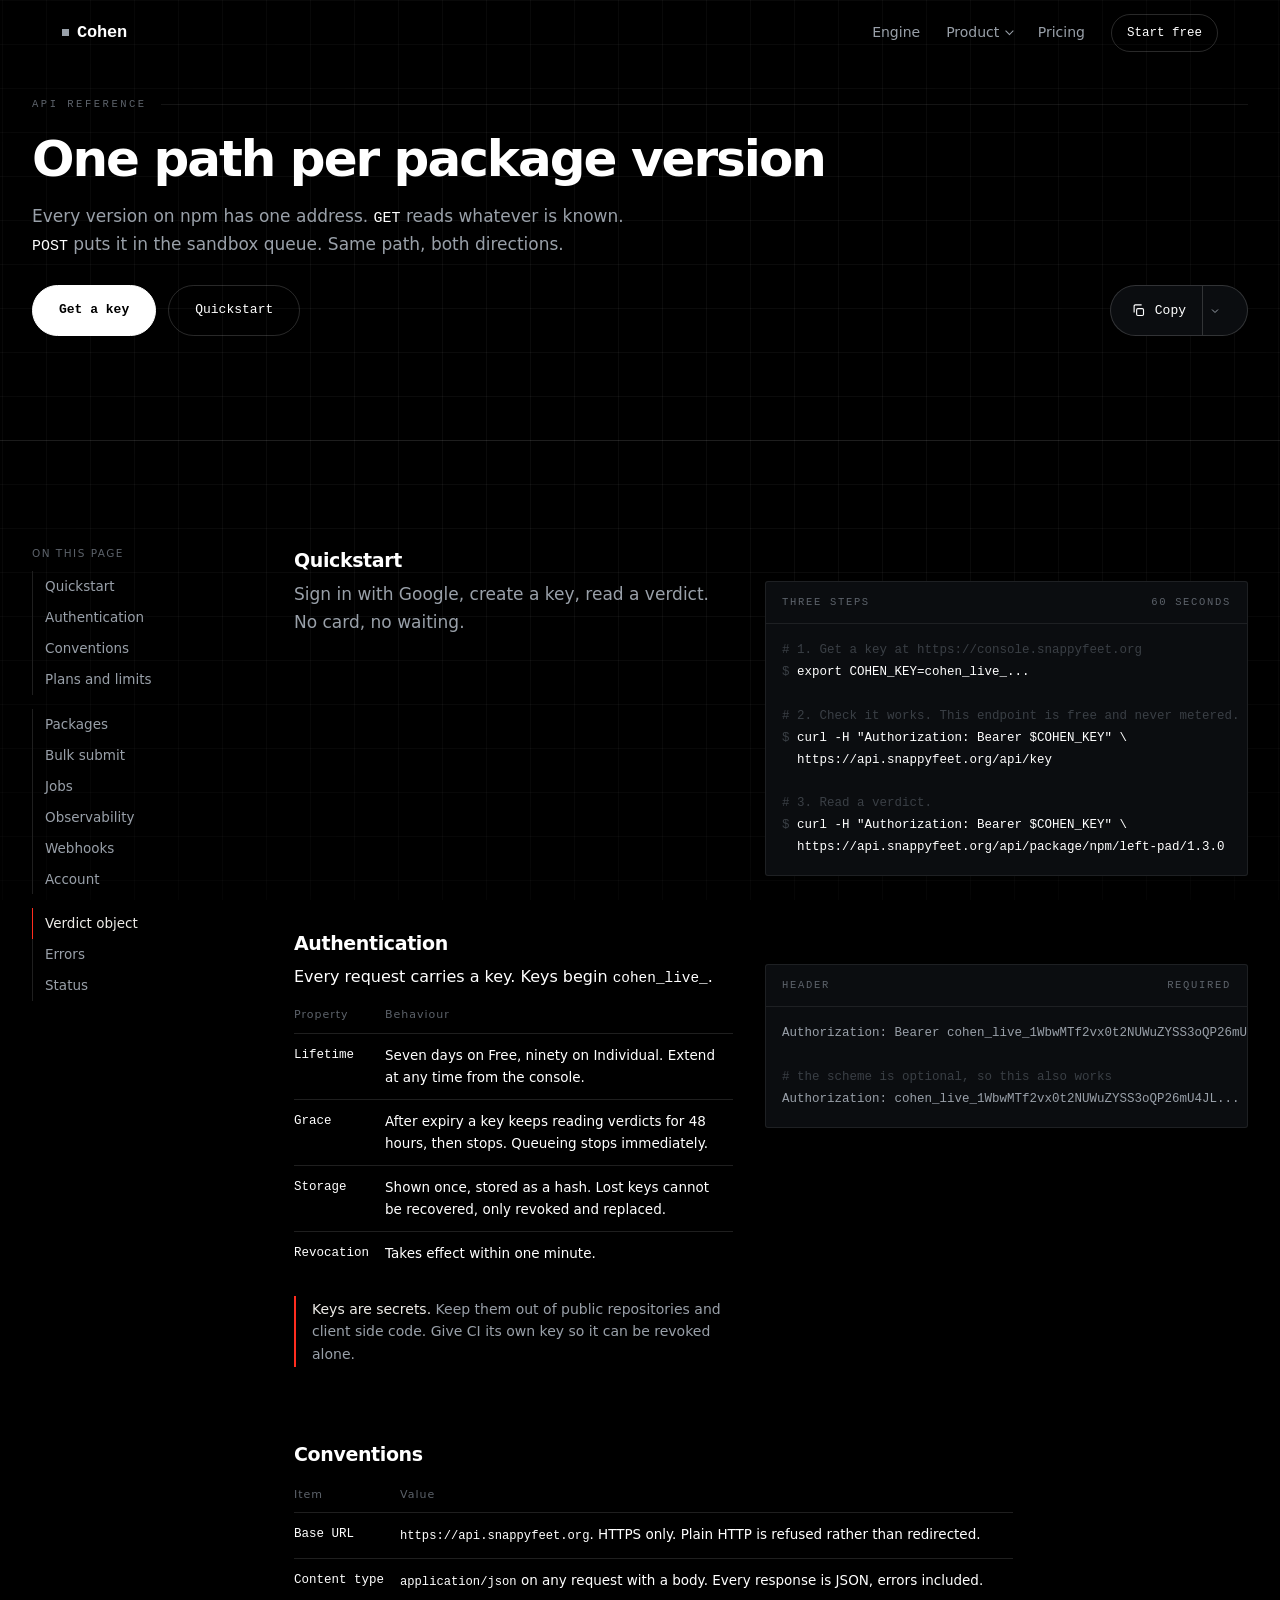
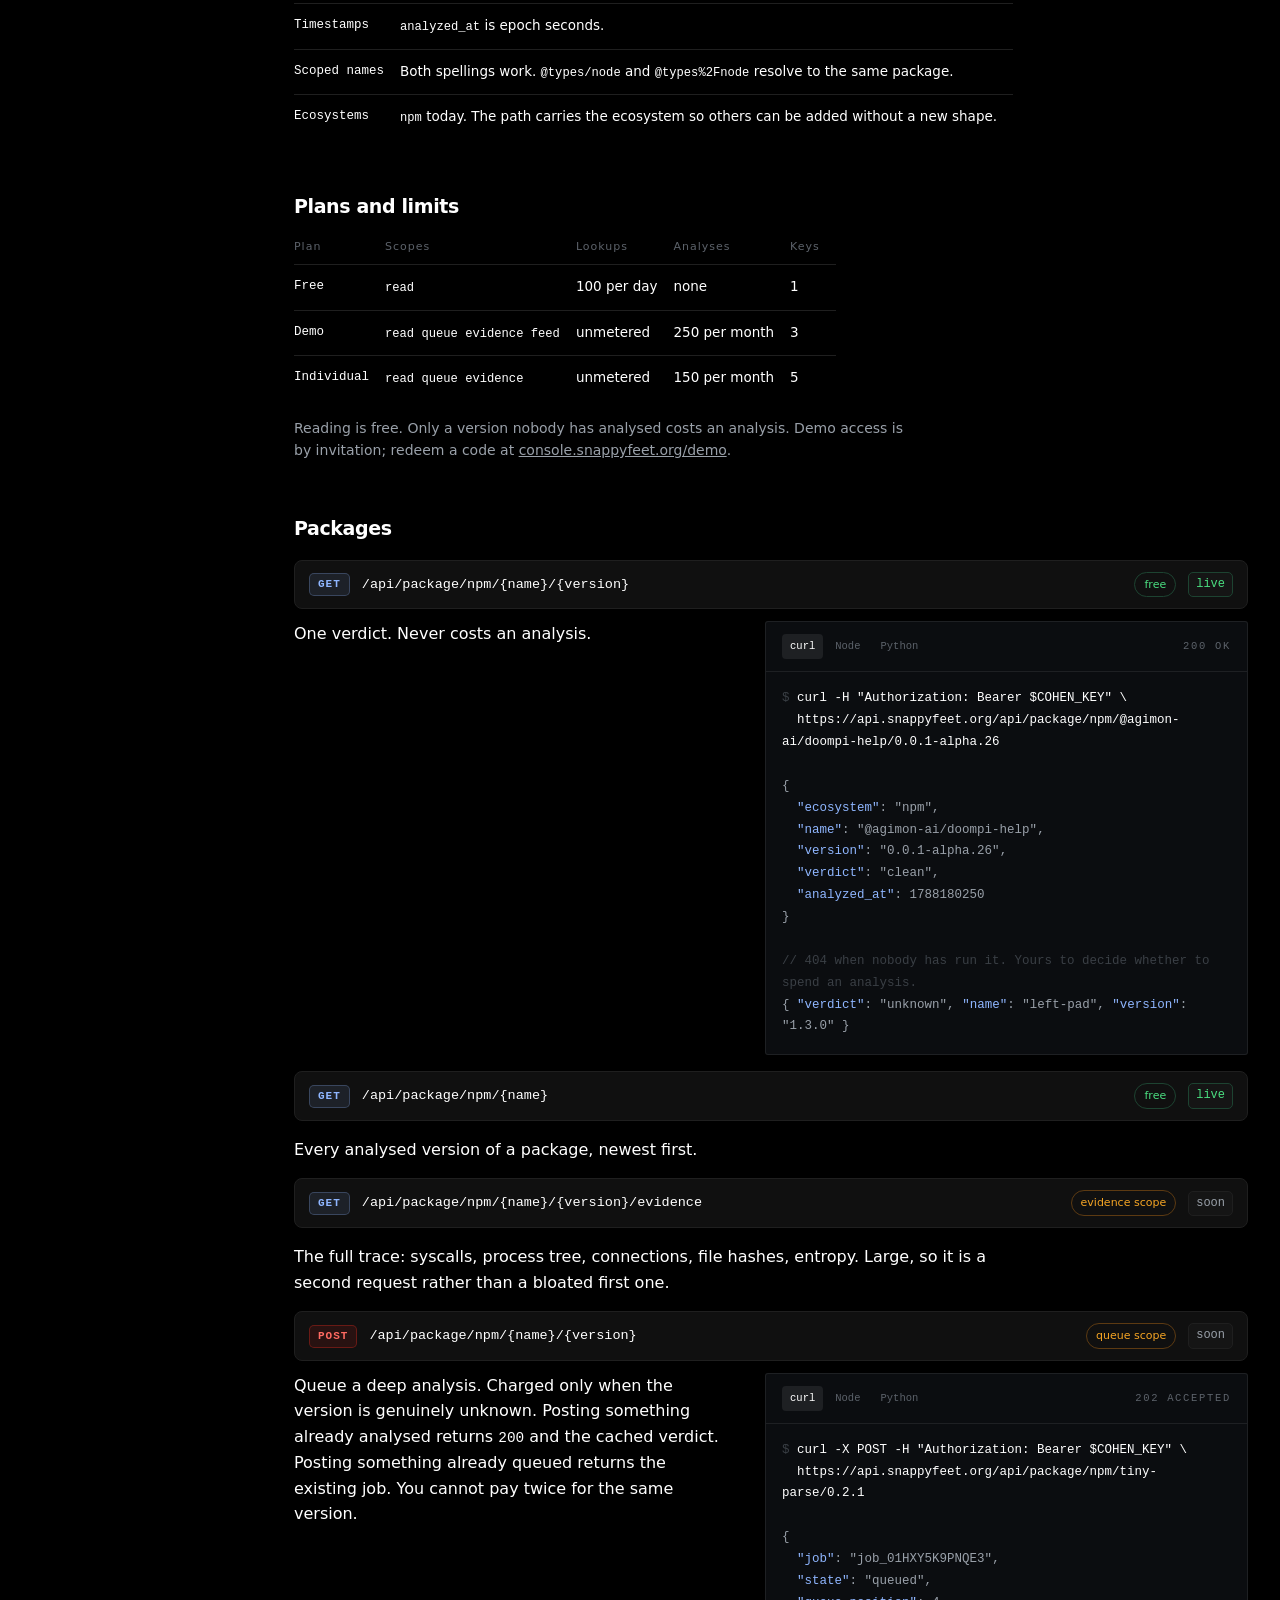
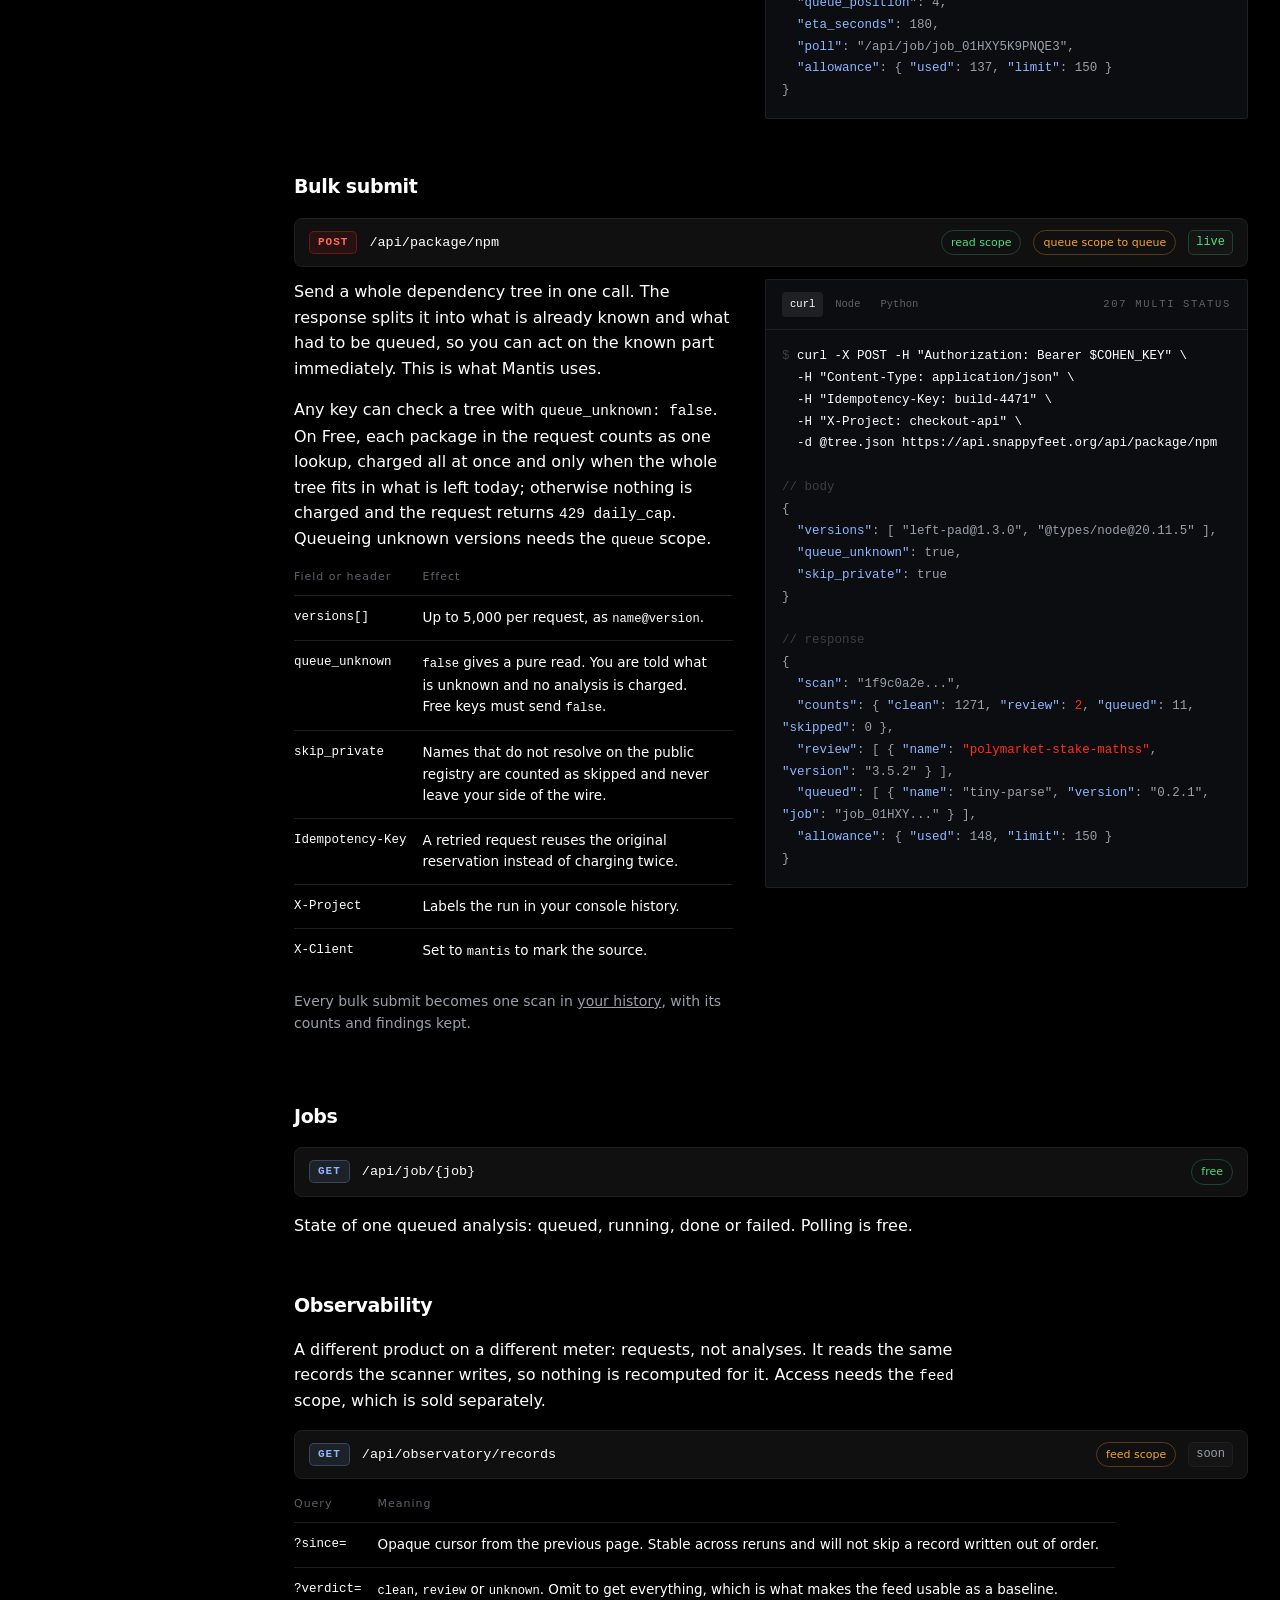
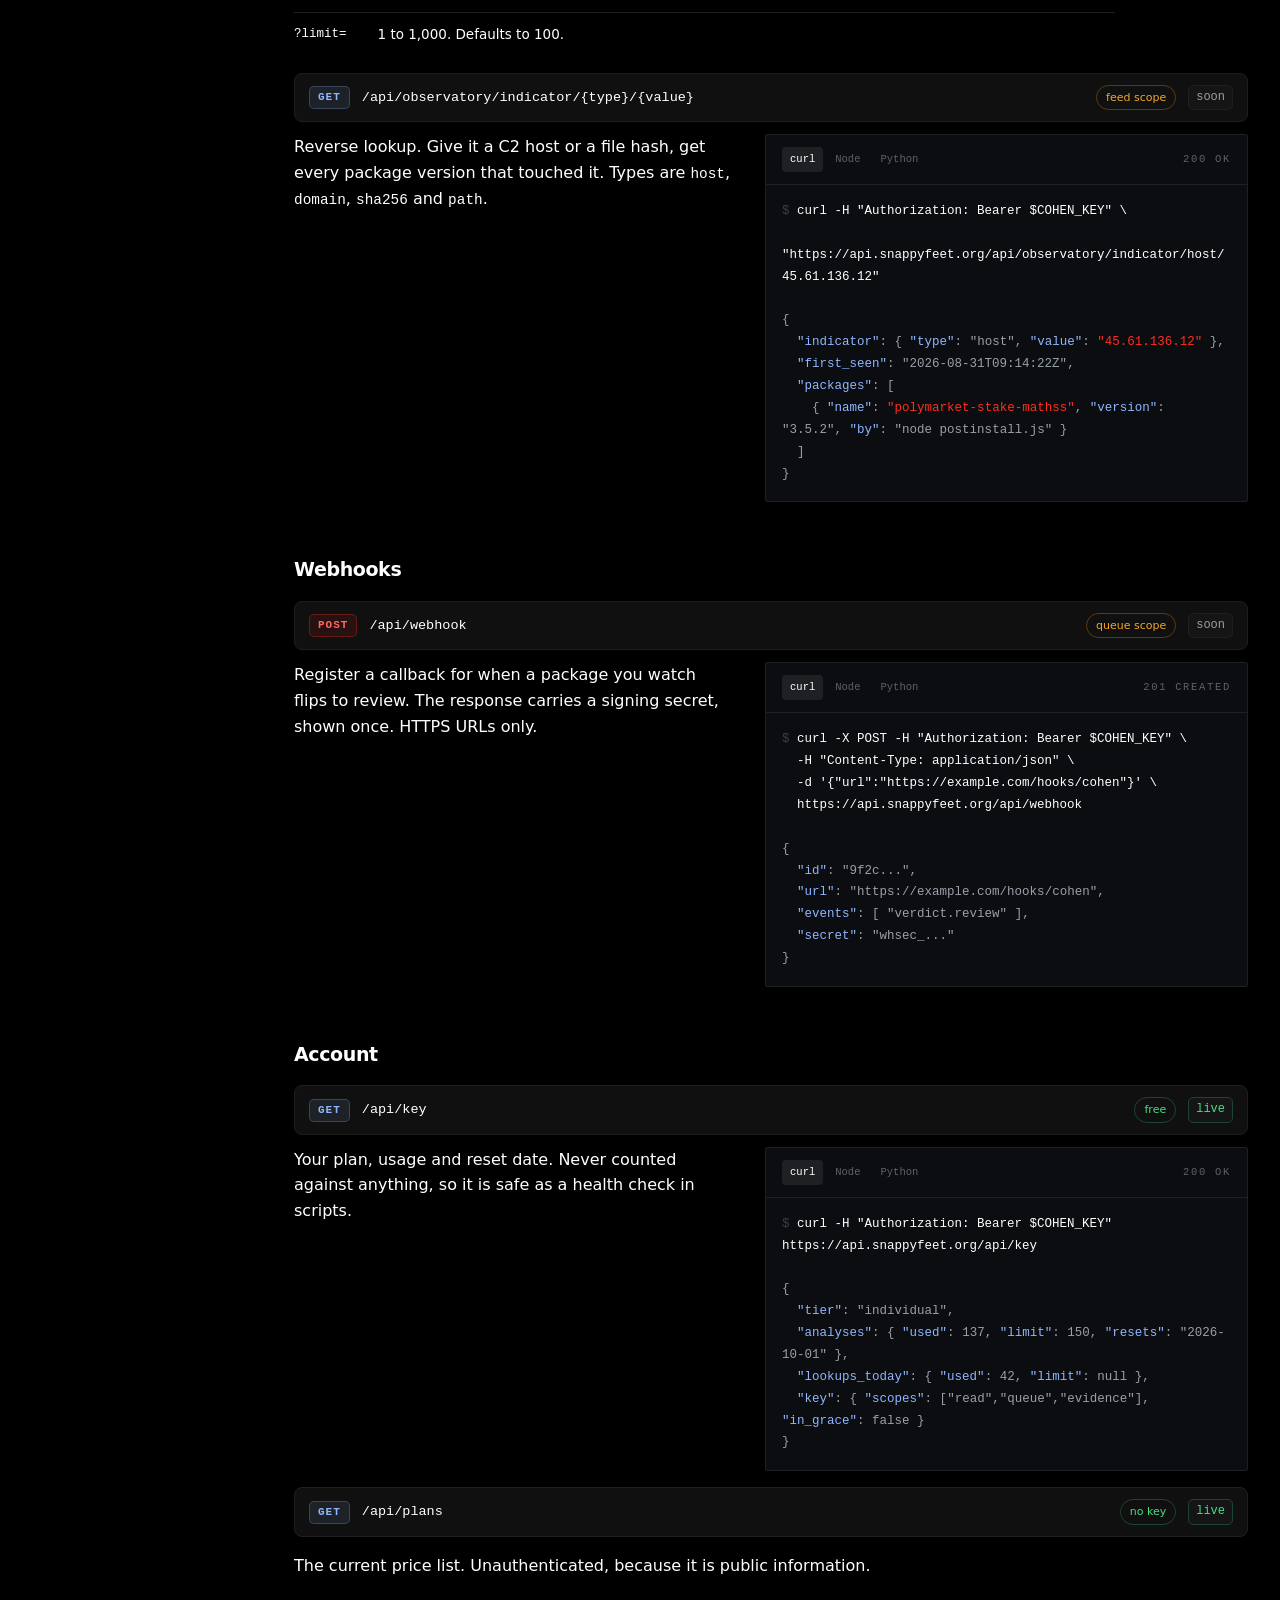
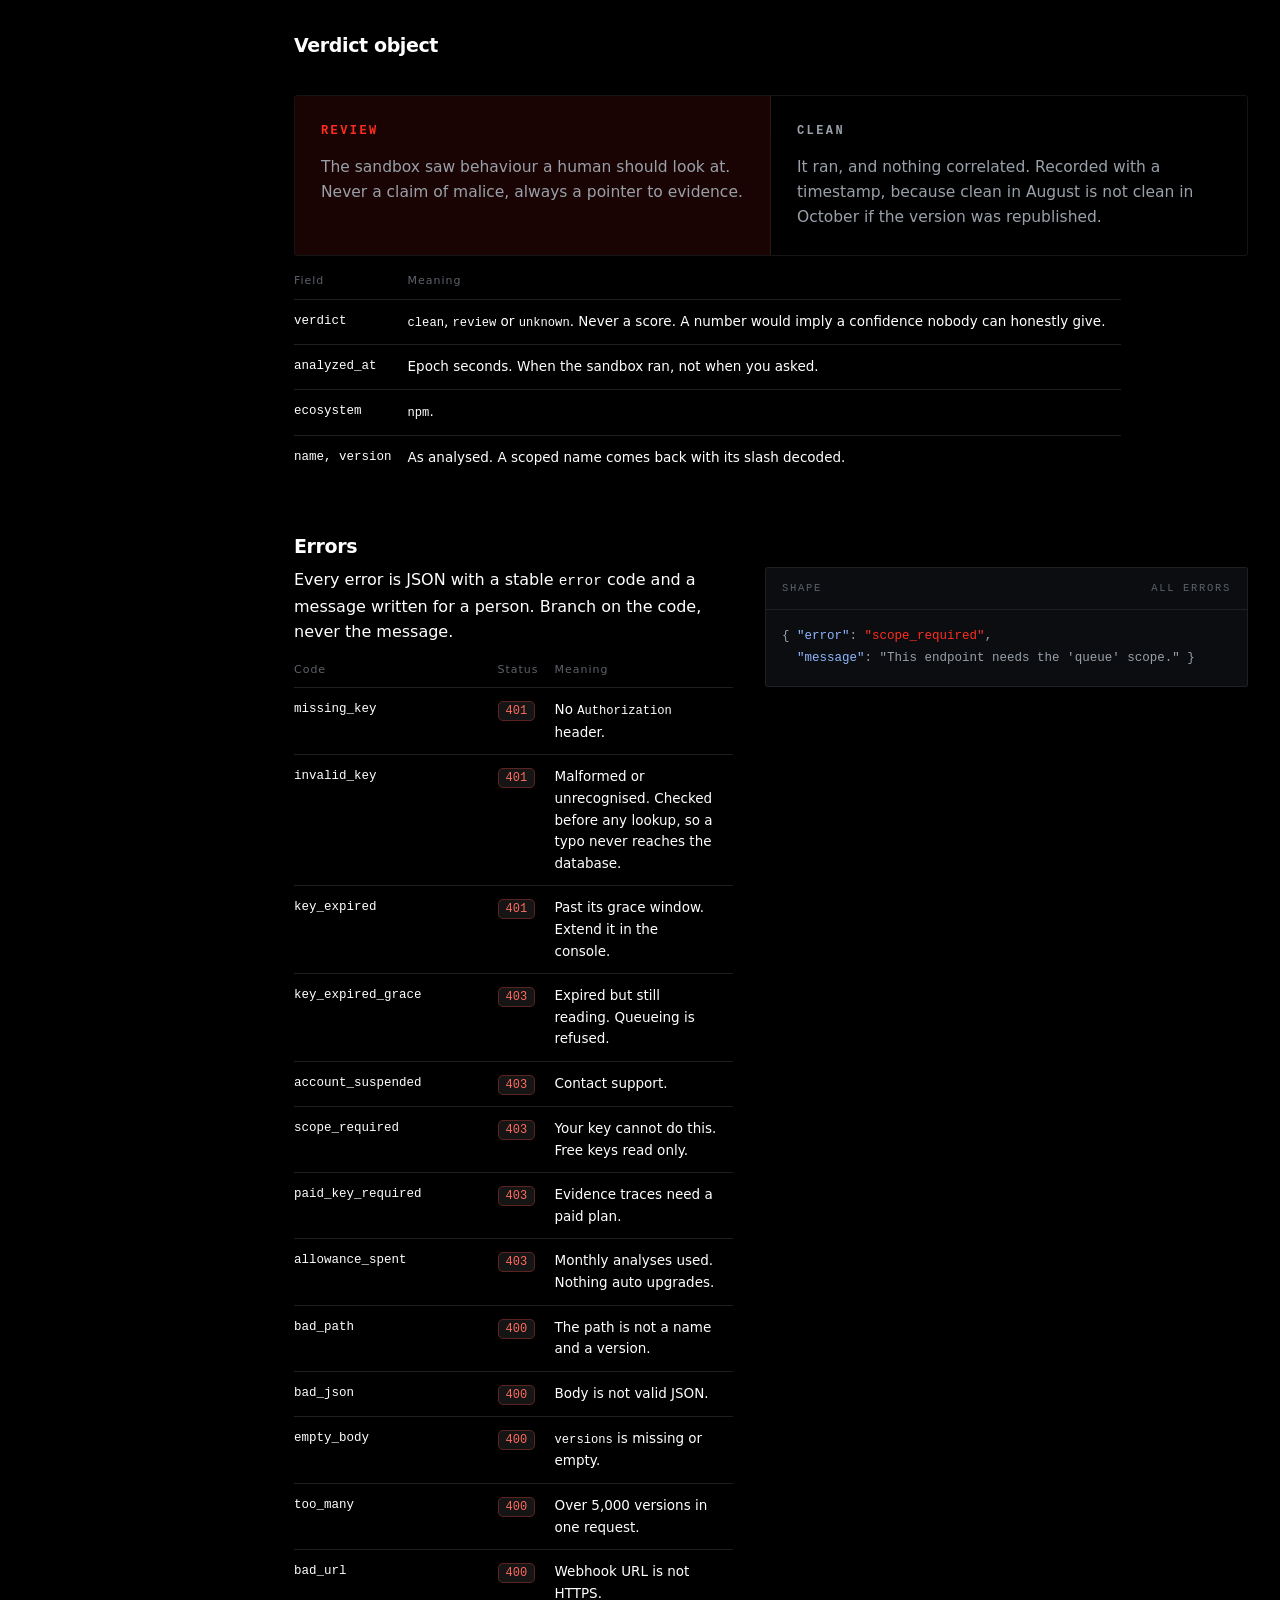
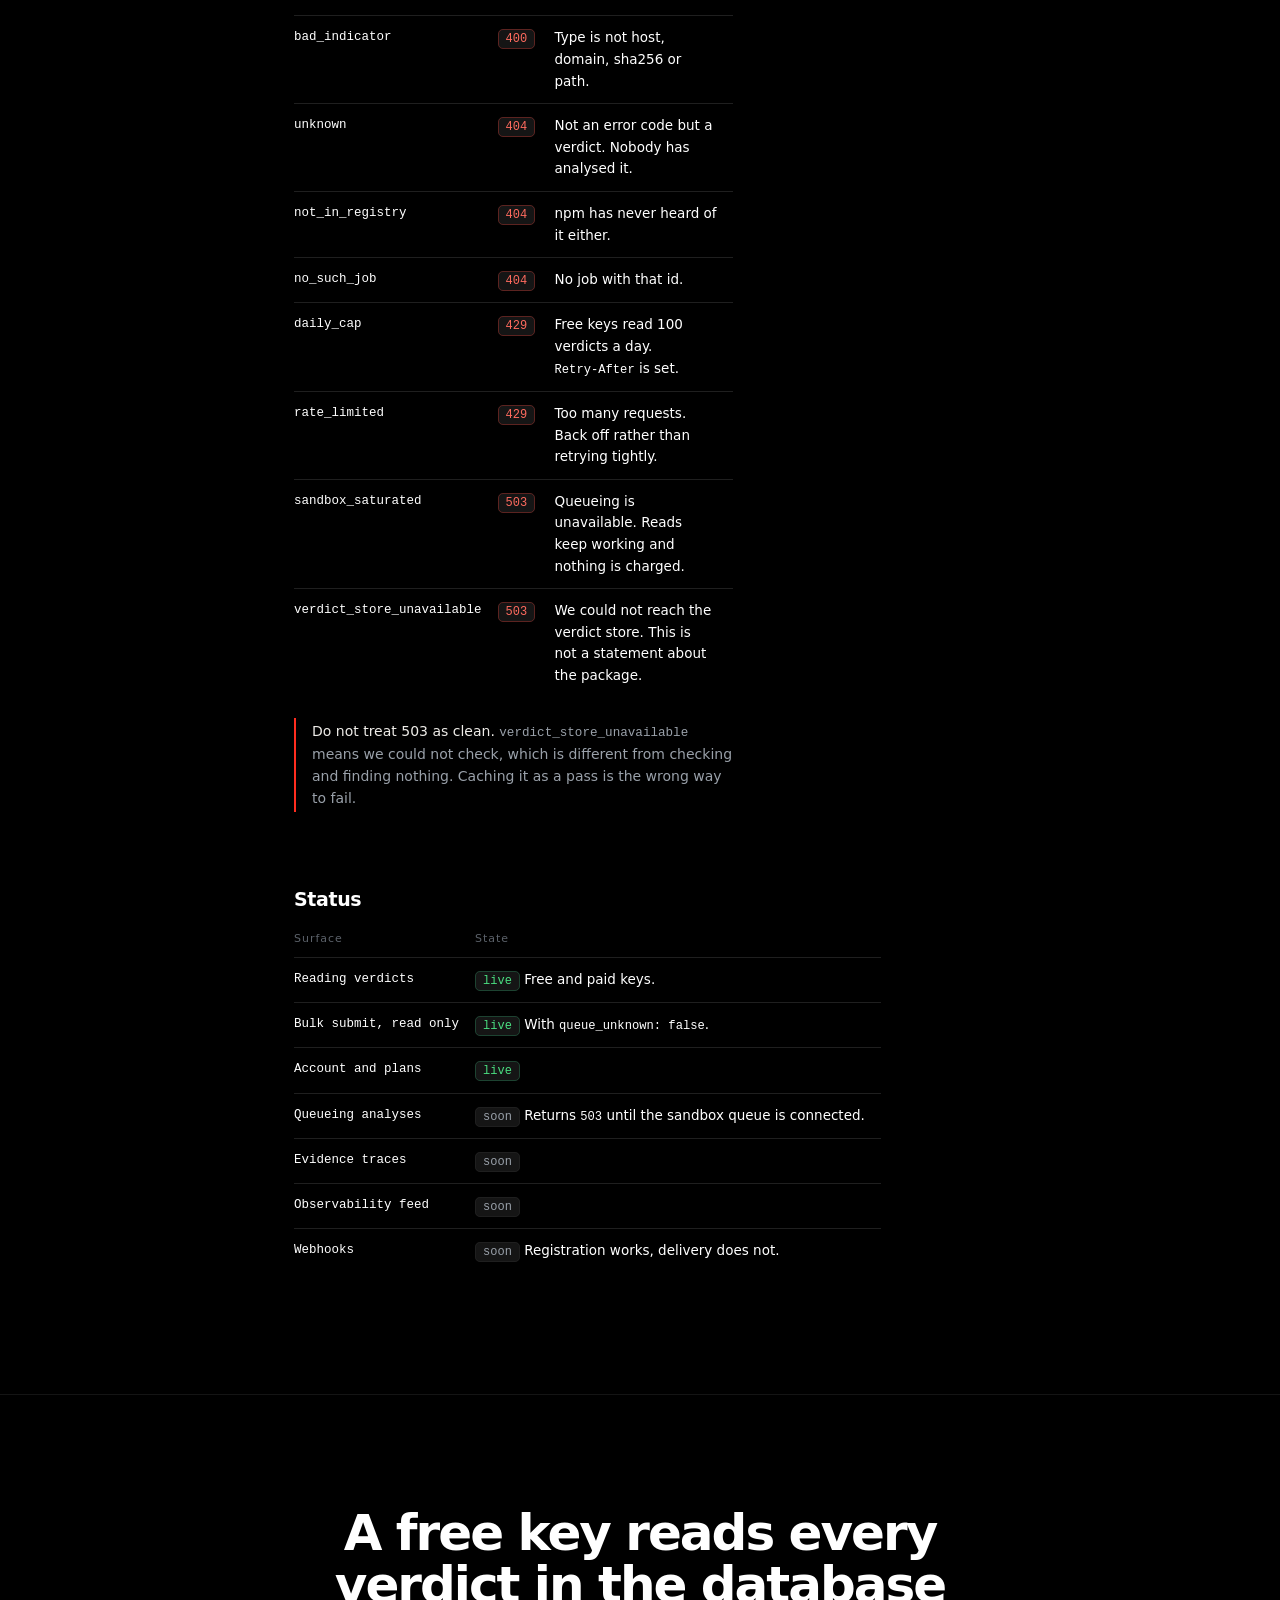
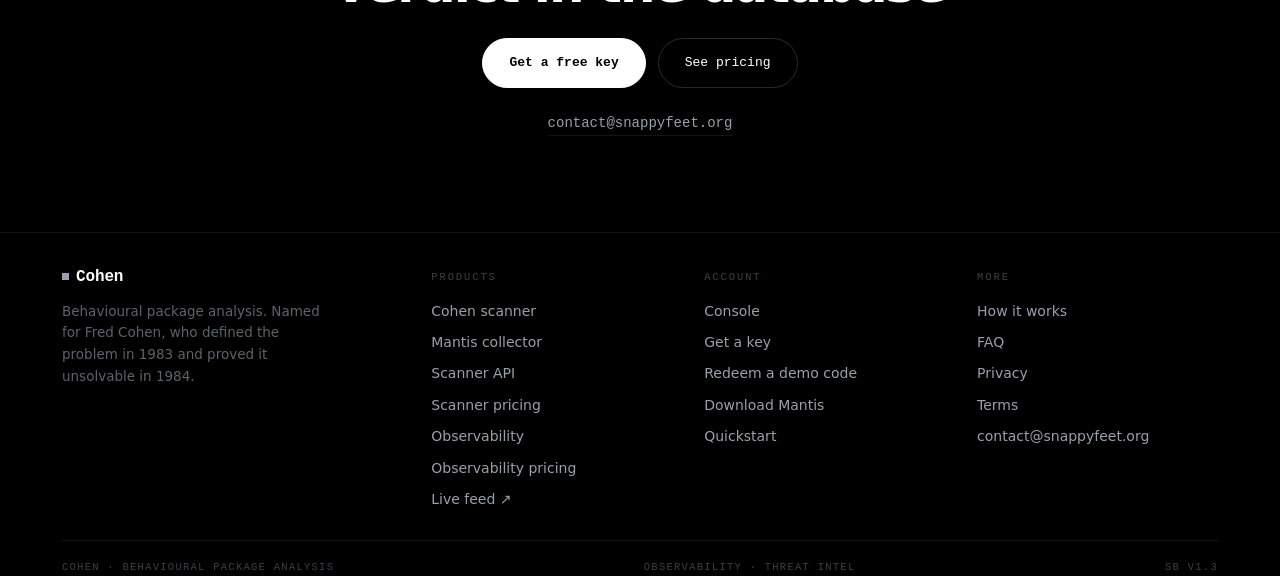
==== commit 4d9b61b3: "revamping API docs" ====
--- a/api.html
+++ b/api.html
@@ -7,6 +7,7 @@
 <meta name="description" content="Cohen API reference. Read verdicts, queue deep analyses, and stream the Observability feed.">
 <link rel="icon" href="data:image/svg+xml,%3Csvg%20xmlns=%27http://www.w3.org/2000/svg%27%20viewBox=%270%200%2032%2032%27%3E%3Crect%20width=%2732%27%20height=%2732%27%20fill=%27%23000%27/%3E%3Crect%20x=%2711%27%20y=%2711%27%20width=%2710%27%20height=%2710%27%20fill=%27%23fff%27/%3E%3C/svg%3E">
 <link rel="stylesheet" href="styles.css">
+<link rel="stylesheet" href="api.css">
 <style>
   .doc{display:grid;grid-template-columns:210px minmax(0,1fr);gap:52px;align-items:start}
   .toc{position:sticky;top:96px;font-size:13.5px;line-height:1.55}
@@ -31,8 +32,8 @@
        border-radius:8px;padding:11px 14px;margin:16px 0 12px}
   .verb{font:600 11px/1 var(--mono,ui-monospace,monospace);letter-spacing:.09em;
         padding:5px 8px;border-radius:5px;flex:none}
-  .verb.get{background:#0e2119;color:#4ADE80;border:1px solid #1d4331}
-  .verb.post{background:#2a1c08;color:#F5A524;border:1px solid #5c3a12}
+  .verb.vg{background:rgba(143,182,255,.1);color:#8FB6FF;border:1px solid rgba(143,182,255,.25)}
+  .verb.vp{background:rgba(255,45,31,.1);color:#FF6A61;border:1px solid rgba(255,45,31,.3)}
   .sig code{font-size:13.5px;flex:1;min-width:200px;word-break:break-all}
   .tag{font-size:11px;padding:3px 9px;border-radius:20px;flex:none;
        border:1px solid var(--line,#1f1f1f);color:var(--ash2,#63635e)}
@@ -123,7 +124,7 @@
 
 <main id="main" class="sub">
 
-<section class="s rule">
+<section class="s rule ap-hero">
   <div class="w">
     <p class="eyebrow">API REFERENCE</p>
     <h2 class="h2 wide">One path per package version</h2>
@@ -135,6 +136,16 @@
     <div class="btns" style="margin-top:26px">
       <a class="b f" href="https://console.snappyfeet.org/">Get a key</a>
       <a class="b g" href="#quickstart">Quickstart</a>
+      <div class="cp" id="cp">
+        <button type="button" class="cp-main" id="cpMain"><svg aria-hidden="true" viewBox="0 0 24 24"><rect x="9" y="9" width="11" height="11" rx="2"/><path d="M5 15V5a2 2 0 0 1 2-2h10"/></svg><span>Copy</span></button>
+        <button type="button" class="cp-more" id="cpMore" aria-label="More copy options" aria-expanded="false" aria-controls="cpMenu"><svg aria-hidden="true" viewBox="0 0 24 24"><path d="M6 9l6 6l6-6"/></svg></button>
+        <div class="cp-menu" id="cpMenu" hidden>
+          <button type="button" data-copy="md"><b>Copy page as Markdown</b><span>Every endpoint, example and error. Paste into ChatGPT, Claude or Cursor.</span></button>
+          <button type="button" data-copy="eps"><b>Copy endpoint list</b><span>Method, path and scope for every endpoint.</span></button>
+          <a href="llms.txt"><b>Open llms.txt</b><span>A map of the docs for AI tools that fetch it themselves.</span></a>
+          <a href="api.md"><b>View as Markdown</b><span>The same page as plain text.</span></a>
+        </div>
+      </div>
     </div>
   </div>
 </section>
@@ -162,13 +173,17 @@
     </nav>
 
     <div>
-
 <h3 id="quickstart">Quickstart<a class="anchor" href="#quickstart">#</a></h3>
+<div class="ap">
+<div class="ap-l">
 <p class="lede" style="margin-bottom:18px">
   Sign in with Google, create a key, read a verdict. No card, no waiting.
 </p>
 
-<div class="term">
+
+
+</div>
+<div class="ap-r"><div class="term">
 <div class="th"><span>THREE STEPS</span><span>60 SECONDS</span></div>
 <pre><span class="cm"># 1. Get a key at https://console.snappyfeet.org</span>
 <span class="cmd">export COHEN_KEY=cohen_live_...</span>
@@ -180,18 +195,14 @@
 <span class="cm"># 3. Read a verdict.</span>
 <span class="cmd">curl -H "Authorization: Bearer $COHEN_KEY" \
   https://api.snappyfeet.org/api/package/npm/left-pad/1.3.0</span></pre>
-</div>
-
+</div></div>
+</div>
 <h3 id="auth">Authentication<a class="anchor" href="#auth">#</a></h3>
+<div class="ap">
+<div class="ap-l">
 <p>Every request carries a key. Keys begin <code>cohen_live_</code>.</p>
 
-<div class="term">
-<div class="th"><span>HEADER</span><span>REQUIRED</span></div>
-<pre>Authorization: Bearer cohen_live_1WbwMTf2vx0t2NUWuZYSS3oQP26mU4JL...
-
-<span class="cm"># the scheme is optional, so this also works</span>
-Authorization: cohen_live_1WbwMTf2vx0t2NUWuZYSS3oQP26mU4JL...</pre>
-</div>
+
 
 <table class="ref">
 <thead><tr><th>Property</th><th>Behaviour</th></tr></thead>
@@ -208,6 +219,15 @@
   code. Give CI its own key so it can be revoked alone.
 </div>
 
+</div>
+<div class="ap-r"><div class="term">
+<div class="th"><span>HEADER</span><span>REQUIRED</span></div>
+<pre>Authorization: Bearer cohen_live_1WbwMTf2vx0t2NUWuZYSS3oQP26mU4JL...
+
+<span class="cm"># the scheme is optional, so this also works</span>
+Authorization: cohen_live_1WbwMTf2vx0t2NUWuZYSS3oQP26mU4JL...</pre>
+</div></div>
+</div>
 <h3 id="conventions">Conventions<a class="anchor" href="#conventions">#</a></h3>
 <table class="ref">
 <thead><tr><th>Item</th><th>Value</th></tr></thead>
@@ -238,15 +258,21 @@
 <h3 id="packages">Packages<a class="anchor" href="#packages">#</a></h3>
 
 <div class="sig">
-  <span class="verb get">GET</span>
+  <span class="verb vg">GET</span>
   <code>/api/package/npm/{name}/{version}</code>
   <span class="tag free">free</span>
-</div>
+  <span class="st ok">live</span>
+</div>
+<div class="ap">
+<div class="ap-l">
 <p>One verdict. Never costs an analysis.</p>
 
-<div class="term">
-<div class="th"><span>REQUEST</span><span>200 OK</span></div>
-<pre><span class="cmd">curl -H "Authorization: Bearer $COHEN_KEY" \
+
+
+</div>
+<div class="ap-r"><div class="term ap-tabs">
+<div class="th"><span class="langs" role="tablist" aria-label="Language"><button type="button" role="tab" class="on" aria-selected="true" data-lang="curl">curl</button><button type="button" role="tab" aria-selected="false" data-lang="node">Node</button><button type="button" role="tab" aria-selected="false" data-lang="python">Python</button></span><span>200 OK</span></div>
+<pre data-lang="curl"><span class="cmd">curl -H "Authorization: Bearer $COHEN_KEY" \
   https://api.snappyfeet.org/api/package/npm/@agimon-ai/doompi-help/0.0.1-alpha.26</span>
 
 {
@@ -259,19 +285,58 @@
 
 <span class="cm">// 404 when nobody has run it. Yours to decide whether to spend an analysis.</span>
 { <span class="k">"verdict"</span>: <span class="v">"unknown"</span>, <span class="k">"name"</span>: <span class="v">"left-pad"</span>, <span class="k">"version"</span>: <span class="v">"1.3.0"</span> }</pre>
-</div>
-
-<div class="sig">
-  <span class="verb get">GET</span>
+<pre data-lang="node" hidden>const res = await fetch(&quot;https://api.snappyfeet.org/api/package/npm/@agimon-ai/doompi-help/0.0.1-alpha.26&quot;, {
+  headers: {
+    Authorization: `Bearer ${process.env.COHEN_KEY}`
+  }
+});
+console.log(await res.json());
+
+{
+  <span class="k">"ecosystem"</span>: <span class="v">"npm"</span>,
+  <span class="k">"name"</span>: <span class="v">"@agimon-ai/doompi-help"</span>,
+  <span class="k">"version"</span>: <span class="v">"0.0.1-alpha.26"</span>,
+  <span class="k">"verdict"</span>: <span class="v">"clean"</span>,
+  <span class="k">"analyzed_at"</span>: <span class="v">1788180250</span>
+}
+
+<span class="cm">// 404 when nobody has run it. Yours to decide whether to spend an analysis.</span>
+{ <span class="k">"verdict"</span>: <span class="v">"unknown"</span>, <span class="k">"name"</span>: <span class="v">"left-pad"</span>, <span class="k">"version"</span>: <span class="v">"1.3.0"</span> }</pre>
+<pre data-lang="python" hidden>import os, requests
+
+res = requests.get(
+    &quot;https://api.snappyfeet.org/api/package/npm/@agimon-ai/doompi-help/0.0.1-alpha.26&quot;,
+    headers={
+        &quot;Authorization&quot;: f&quot;Bearer {os.environ[&#x27;COHEN_KEY&#x27;]}&quot;
+    },
+)
+print(res.json())
+
+{
+  <span class="k">"ecosystem"</span>: <span class="v">"npm"</span>,
+  <span class="k">"name"</span>: <span class="v">"@agimon-ai/doompi-help"</span>,
+  <span class="k">"version"</span>: <span class="v">"0.0.1-alpha.26"</span>,
+  <span class="k">"verdict"</span>: <span class="v">"clean"</span>,
+  <span class="k">"analyzed_at"</span>: <span class="v">1788180250</span>
+}
+
+<span class="cm">// 404 when nobody has run it. Yours to decide whether to spend an analysis.</span>
+{ <span class="k">"verdict"</span>: <span class="v">"unknown"</span>, <span class="k">"name"</span>: <span class="v">"left-pad"</span>, <span class="k">"version"</span>: <span class="v">"1.3.0"</span> }</pre>
+</div></div>
+</div>
+<div class="sig">
+  <span class="verb vg">GET</span>
   <code>/api/package/npm/{name}</code>
   <span class="tag free">free</span>
+  <span class="st ok">live</span>
 </div>
 <p>Every analysed version of a package, newest first.</p>
 
 <div class="sig">
-  <span class="verb get">GET</span>
+  <span class="verb vg">GET</span>
   <code>/api/package/npm/{name}/{version}/evidence</code>
   <span class="tag paid">evidence scope</span>
+  <span class="st ">soon</span>
 </div>
 <p>
   The full trace: syscalls, process tree, connections, file hashes, entropy.
@@ -279,10 +344,13 @@
 </p>
 
 <div class="sig">
-  <span class="verb post">POST</span>
+  <span class="verb vp">POST</span>
   <code>/api/package/npm/{name}/{version}</code>
   <span class="tag paid">queue scope</span>
-</div>
+  <span class="st ">soon</span>
+</div>
+<div class="ap">
+<div class="ap-l">
 <p>
   Queue a deep analysis. Charged only when the version is genuinely unknown.
   Posting something already analysed returns <code>200</code> and the cached
@@ -290,9 +358,12 @@
   pay twice for the same version.
 </p>
 
-<div class="term">
-<div class="th"><span>REQUEST</span><span>202 ACCEPTED</span></div>
-<pre><span class="cmd">curl -X POST -H "Authorization: Bearer $COHEN_KEY" \
+
+
+</div>
+<div class="ap-r"><div class="term ap-tabs">
+<div class="th"><span class="langs" role="tablist" aria-label="Language"><button type="button" role="tab" class="on" aria-selected="true" data-lang="curl">curl</button><button type="button" role="tab" aria-selected="false" data-lang="node">Node</button><button type="button" role="tab" aria-selected="false" data-lang="python">Python</button></span><span>202 ACCEPTED</span></div>
+<pre data-lang="curl"><span class="cmd">curl -X POST -H "Authorization: Bearer $COHEN_KEY" \
   https://api.snappyfeet.org/api/package/npm/tiny-parse/0.2.1</span>
 
 {
@@ -303,16 +374,53 @@
   <span class="k">"poll"</span>: <span class="v">"/api/job/job_01HXY5K9PNQE3"</span>,
   <span class="k">"allowance"</span>: { <span class="k">"used"</span>: <span class="v">137</span>, <span class="k">"limit"</span>: <span class="v">150</span> }
 }</pre>
-</div>
-
+<pre data-lang="node" hidden>const res = await fetch(&quot;https://api.snappyfeet.org/api/package/npm/tiny-parse/0.2.1&quot;, {
+  method: &quot;POST&quot;,
+  headers: {
+    Authorization: `Bearer ${process.env.COHEN_KEY}`
+  }
+});
+console.log(await res.json());
+
+{
+  <span class="k">"job"</span>: <span class="v">"job_01HXY5K9PNQE3"</span>,
+  <span class="k">"state"</span>: <span class="v">"queued"</span>,
+  <span class="k">"queue_position"</span>: <span class="v">4</span>,
+  <span class="k">"eta_seconds"</span>: <span class="v">180</span>,
+  <span class="k">"poll"</span>: <span class="v">"/api/job/job_01HXY5K9PNQE3"</span>,
+  <span class="k">"allowance"</span>: { <span class="k">"used"</span>: <span class="v">137</span>, <span class="k">"limit"</span>: <span class="v">150</span> }
+}</pre>
+<pre data-lang="python" hidden>import os, requests
+
+res = requests.post(
+    &quot;https://api.snappyfeet.org/api/package/npm/tiny-parse/0.2.1&quot;,
+    headers={
+        &quot;Authorization&quot;: f&quot;Bearer {os.environ[&#x27;COHEN_KEY&#x27;]}&quot;
+    },
+)
+print(res.json())
+
+{
+  <span class="k">"job"</span>: <span class="v">"job_01HXY5K9PNQE3"</span>,
+  <span class="k">"state"</span>: <span class="v">"queued"</span>,
+  <span class="k">"queue_position"</span>: <span class="v">4</span>,
+  <span class="k">"eta_seconds"</span>: <span class="v">180</span>,
+  <span class="k">"poll"</span>: <span class="v">"/api/job/job_01HXY5K9PNQE3"</span>,
+  <span class="k">"allowance"</span>: { <span class="k">"used"</span>: <span class="v">137</span>, <span class="k">"limit"</span>: <span class="v">150</span> }
+}</pre>
+</div></div>
+</div>
 <h3 id="bulk">Bulk submit<a class="anchor" href="#bulk">#</a></h3>
 
 <div class="sig">
-  <span class="verb post">POST</span>
+  <span class="verb vp">POST</span>
   <code>/api/package/npm</code>
   <span class="tag free">read scope</span>
   <span class="tag paid">queue scope to queue</span>
-</div>
+  <span class="st ok" title="Read only is live, queueing is soon">live</span>
+</div>
+<div class="ap">
+<div class="ap-l">
 <p>
   Send a whole dependency tree in one call. The response splits it into what is
   already known and what had to be queued, so you can act on the known part
@@ -326,30 +434,7 @@
   <code>queue</code> scope.
 </p>
 
-<div class="term">
-<div class="th"><span>REQUEST</span><span>207 MULTI STATUS</span></div>
-<pre><span class="cmd">curl -X POST -H "Authorization: Bearer $COHEN_KEY" \
-  -H "Content-Type: application/json" \
-  -H "Idempotency-Key: build-4471" \
-  -H "X-Project: checkout-api" \
-  -d @tree.json https://api.snappyfeet.org/api/package/npm</span>
-
-<span class="cm">// body</span>
-{
-  <span class="k">"versions"</span>: [ <span class="v">"left-pad@1.3.0"</span>, <span class="v">"@types/node@20.11.5"</span> ],
-  <span class="k">"queue_unknown"</span>: <span class="v">true</span>,
-  <span class="k">"skip_private"</span>: <span class="v">true</span>
-}
-
-<span class="cm">// response</span>
-{
-  <span class="k">"scan"</span>: <span class="v">"1f9c0a2e..."</span>,
-  <span class="k">"counts"</span>: { <span class="k">"clean"</span>: <span class="v">1271</span>, <span class="k">"review"</span>: <span class="hot">2</span>, <span class="k">"queued"</span>: <span class="v">11</span>, <span class="k">"skipped"</span>: <span class="v">0</span> },
-  <span class="k">"review"</span>: [ { <span class="k">"name"</span>: <span class="hot">"polymarket-stake-mathss"</span>, <span class="k">"version"</span>: <span class="v">"3.5.2"</span> } ],
-  <span class="k">"queued"</span>: [ { <span class="k">"name"</span>: <span class="v">"tiny-parse"</span>, <span class="k">"version"</span>: <span class="v">"0.2.1"</span>, <span class="k">"job"</span>: <span class="v">"job_01HXY..."</span> } ],
-  <span class="k">"allowance"</span>: { <span class="k">"used"</span>: <span class="v">148</span>, <span class="k">"limit"</span>: <span class="v">150</span> }
-}</pre>
-</div>
+
 
 <table class="ref">
 <thead><tr><th>Field or header</th><th>Effect</th></tr></thead>
@@ -369,9 +454,96 @@
   and findings kept.
 </p>
 
+</div>
+<div class="ap-r"><div class="term ap-tabs">
+<div class="th"><span class="langs" role="tablist" aria-label="Language"><button type="button" role="tab" class="on" aria-selected="true" data-lang="curl">curl</button><button type="button" role="tab" aria-selected="false" data-lang="node">Node</button><button type="button" role="tab" aria-selected="false" data-lang="python">Python</button></span><span>207 MULTI STATUS</span></div>
+<pre data-lang="curl"><span class="cmd">curl -X POST -H "Authorization: Bearer $COHEN_KEY" \
+  -H "Content-Type: application/json" \
+  -H "Idempotency-Key: build-4471" \
+  -H "X-Project: checkout-api" \
+  -d @tree.json https://api.snappyfeet.org/api/package/npm</span>
+
+<span class="cm">// body</span>
+{
+  <span class="k">"versions"</span>: [ <span class="v">"left-pad@1.3.0"</span>, <span class="v">"@types/node@20.11.5"</span> ],
+  <span class="k">"queue_unknown"</span>: <span class="v">true</span>,
+  <span class="k">"skip_private"</span>: <span class="v">true</span>
+}
+
+<span class="cm">// response</span>
+{
+  <span class="k">"scan"</span>: <span class="v">"1f9c0a2e..."</span>,
+  <span class="k">"counts"</span>: { <span class="k">"clean"</span>: <span class="v">1271</span>, <span class="k">"review"</span>: <span class="hot">2</span>, <span class="k">"queued"</span>: <span class="v">11</span>, <span class="k">"skipped"</span>: <span class="v">0</span> },
+  <span class="k">"review"</span>: [ { <span class="k">"name"</span>: <span class="hot">"polymarket-stake-mathss"</span>, <span class="k">"version"</span>: <span class="v">"3.5.2"</span> } ],
+  <span class="k">"queued"</span>: [ { <span class="k">"name"</span>: <span class="v">"tiny-parse"</span>, <span class="k">"version"</span>: <span class="v">"0.2.1"</span>, <span class="k">"job"</span>: <span class="v">"job_01HXY..."</span> } ],
+  <span class="k">"allowance"</span>: { <span class="k">"used"</span>: <span class="v">148</span>, <span class="k">"limit"</span>: <span class="v">150</span> }
+}</pre>
+<pre data-lang="node" hidden>import fs from &quot;node:fs/promises&quot;;
+
+const res = await fetch(&quot;https://api.snappyfeet.org/api/package/npm&quot;, {
+  method: &quot;POST&quot;,
+  headers: {
+    Authorization: `Bearer ${process.env.COHEN_KEY}`,
+    &quot;Content-Type&quot;: &quot;application/json&quot;,
+    &quot;Idempotency-Key&quot;: &quot;build-4471&quot;,
+    &quot;X-Project&quot;: &quot;checkout-api&quot;
+  },
+  body: await fs.readFile(&quot;tree.json&quot;, &quot;utf8&quot;)
+});
+console.log(await res.json());
+
+<span class="cm">// body</span>
+{
+  <span class="k">"versions"</span>: [ <span class="v">"left-pad@1.3.0"</span>, <span class="v">"@types/node@20.11.5"</span> ],
+  <span class="k">"queue_unknown"</span>: <span class="v">true</span>,
+  <span class="k">"skip_private"</span>: <span class="v">true</span>
+}
+
+<span class="cm">// response</span>
+{
+  <span class="k">"scan"</span>: <span class="v">"1f9c0a2e..."</span>,
+  <span class="k">"counts"</span>: { <span class="k">"clean"</span>: <span class="v">1271</span>, <span class="k">"review"</span>: <span class="hot">2</span>, <span class="k">"queued"</span>: <span class="v">11</span>, <span class="k">"skipped"</span>: <span class="v">0</span> },
+  <span class="k">"review"</span>: [ { <span class="k">"name"</span>: <span class="hot">"polymarket-stake-mathss"</span>, <span class="k">"version"</span>: <span class="v">"3.5.2"</span> } ],
+  <span class="k">"queued"</span>: [ { <span class="k">"name"</span>: <span class="v">"tiny-parse"</span>, <span class="k">"version"</span>: <span class="v">"0.2.1"</span>, <span class="k">"job"</span>: <span class="v">"job_01HXY..."</span> } ],
+  <span class="k">"allowance"</span>: { <span class="k">"used"</span>: <span class="v">148</span>, <span class="k">"limit"</span>: <span class="v">150</span> }
+}</pre>
+<pre data-lang="python" hidden>import os, requests
+
+import json
+tree = json.load(open(&quot;tree.json&quot;))
+
+res = requests.post(
+    &quot;https://api.snappyfeet.org/api/package/npm&quot;,
+    headers={
+        &quot;Authorization&quot;: f&quot;Bearer {os.environ[&#x27;COHEN_KEY&#x27;]}&quot;,
+        &quot;Content-Type&quot;: &quot;application/json&quot;,
+        &quot;Idempotency-Key&quot;: &quot;build-4471&quot;,
+        &quot;X-Project&quot;: &quot;checkout-api&quot;
+    },
+    json=tree,
+)
+print(res.json())
+
+<span class="cm">// body</span>
+{
+  <span class="k">"versions"</span>: [ <span class="v">"left-pad@1.3.0"</span>, <span class="v">"@types/node@20.11.5"</span> ],
+  <span class="k">"queue_unknown"</span>: <span class="v">true</span>,
+  <span class="k">"skip_private"</span>: <span class="v">true</span>
+}
+
+<span class="cm">// response</span>
+{
+  <span class="k">"scan"</span>: <span class="v">"1f9c0a2e..."</span>,
+  <span class="k">"counts"</span>: { <span class="k">"clean"</span>: <span class="v">1271</span>, <span class="k">"review"</span>: <span class="hot">2</span>, <span class="k">"queued"</span>: <span class="v">11</span>, <span class="k">"skipped"</span>: <span class="v">0</span> },
+  <span class="k">"review"</span>: [ { <span class="k">"name"</span>: <span class="hot">"polymarket-stake-mathss"</span>, <span class="k">"version"</span>: <span class="v">"3.5.2"</span> } ],
+  <span class="k">"queued"</span>: [ { <span class="k">"name"</span>: <span class="v">"tiny-parse"</span>, <span class="k">"version"</span>: <span class="v">"0.2.1"</span>, <span class="k">"job"</span>: <span class="v">"job_01HXY..."</span> } ],
+  <span class="k">"allowance"</span>: { <span class="k">"used"</span>: <span class="v">148</span>, <span class="k">"limit"</span>: <span class="v">150</span> }
+}</pre>
+</div></div>
+</div>
 <h3 id="jobs">Jobs<a class="anchor" href="#jobs">#</a></h3>
 <div class="sig">
-  <span class="verb get">GET</span>
+  <span class="verb vg">GET</span>
   <code>/api/job/{job}</code>
   <span class="tag free">free</span>
 </div>
@@ -385,9 +557,10 @@
 </p>
 
 <div class="sig">
-  <span class="verb get">GET</span>
+  <span class="verb vg">GET</span>
   <code>/api/observatory/records</code>
   <span class="tag paid">feed scope</span>
+  <span class="st ">soon</span>
 </div>
 <table class="ref">
 <thead><tr><th>Query</th><th>Meaning</th></tr></thead>
@@ -399,19 +572,25 @@
 </table>
 
 <div class="sig">
-  <span class="verb get">GET</span>
+  <span class="verb vg">GET</span>
   <code>/api/observatory/indicator/{type}/{value}</code>
   <span class="tag paid">feed scope</span>
-</div>
+  <span class="st ">soon</span>
+</div>
+<div class="ap">
+<div class="ap-l">
 <p>
   Reverse lookup. Give it a C2 host or a file hash, get every package version
   that touched it. Types are <code>host</code>, <code>domain</code>,
   <code>sha256</code> and <code>path</code>.
 </p>
 
-<div class="term">
-<div class="th"><span>REQUEST</span><span>200 OK</span></div>
-<pre><span class="cmd">curl -H "Authorization: Bearer $COHEN_KEY" \
+
+
+</div>
+<div class="ap-r"><div class="term ap-tabs">
+<div class="th"><span class="langs" role="tablist" aria-label="Language"><button type="button" role="tab" class="on" aria-selected="true" data-lang="curl">curl</button><button type="button" role="tab" aria-selected="false" data-lang="node">Node</button><button type="button" role="tab" aria-selected="false" data-lang="python">Python</button></span><span>200 OK</span></div>
+<pre data-lang="curl"><span class="cmd">curl -H "Authorization: Bearer $COHEN_KEY" \
   "https://api.snappyfeet.org/api/observatory/indicator/host/45.61.136.12"</span>
 
 {
@@ -421,22 +600,59 @@
     { <span class="k">"name"</span>: <span class="hot">"polymarket-stake-mathss"</span>, <span class="k">"version"</span>: <span class="v">"3.5.2"</span>, <span class="k">"by"</span>: <span class="v">"node postinstall.js"</span> }
   ]
 }</pre>
-</div>
-
+<pre data-lang="node" hidden>const res = await fetch(&quot;https://api.snappyfeet.org/api/observatory/indicator/host/45.61.136.12&quot;, {
+  headers: {
+    Authorization: `Bearer ${process.env.COHEN_KEY}`
+  }
+});
+console.log(await res.json());
+
+{
+  <span class="k">"indicator"</span>: { <span class="k">"type"</span>: <span class="v">"host"</span>, <span class="k">"value"</span>: <span class="hot">"45.61.136.12"</span> },
+  <span class="k">"first_seen"</span>: <span class="v">"2026-08-31T09:14:22Z"</span>,
+  <span class="k">"packages"</span>: [
+    { <span class="k">"name"</span>: <span class="hot">"polymarket-stake-mathss"</span>, <span class="k">"version"</span>: <span class="v">"3.5.2"</span>, <span class="k">"by"</span>: <span class="v">"node postinstall.js"</span> }
+  ]
+}</pre>
+<pre data-lang="python" hidden>import os, requests
+
+res = requests.get(
+    &quot;https://api.snappyfeet.org/api/observatory/indicator/host/45.61.136.12&quot;,
+    headers={
+        &quot;Authorization&quot;: f&quot;Bearer {os.environ[&#x27;COHEN_KEY&#x27;]}&quot;
+    },
+)
+print(res.json())
+
+{
+  <span class="k">"indicator"</span>: { <span class="k">"type"</span>: <span class="v">"host"</span>, <span class="k">"value"</span>: <span class="hot">"45.61.136.12"</span> },
+  <span class="k">"first_seen"</span>: <span class="v">"2026-08-31T09:14:22Z"</span>,
+  <span class="k">"packages"</span>: [
+    { <span class="k">"name"</span>: <span class="hot">"polymarket-stake-mathss"</span>, <span class="k">"version"</span>: <span class="v">"3.5.2"</span>, <span class="k">"by"</span>: <span class="v">"node postinstall.js"</span> }
+  ]
+}</pre>
+</div></div>
+</div>
 <h3 id="webhooks">Webhooks<a class="anchor" href="#webhooks">#</a></h3>
 <div class="sig">
-  <span class="verb post">POST</span>
+  <span class="verb vp">POST</span>
   <code>/api/webhook</code>
   <span class="tag paid">queue scope</span>
-</div>
+  <span class="st ">soon</span>
+</div>
+<div class="ap">
+<div class="ap-l">
 <p>
   Register a callback for when a package you watch flips to review. The response
   carries a signing secret, shown once. HTTPS URLs only.
 </p>
 
-<div class="term">
-<div class="th"><span>REQUEST</span><span>201 CREATED</span></div>
-<pre><span class="cmd">curl -X POST -H "Authorization: Bearer $COHEN_KEY" \
+
+
+</div>
+<div class="ap-r"><div class="term ap-tabs">
+<div class="th"><span class="langs" role="tablist" aria-label="Language"><button type="button" role="tab" class="on" aria-selected="true" data-lang="curl">curl</button><button type="button" role="tab" aria-selected="false" data-lang="node">Node</button><button type="button" role="tab" aria-selected="false" data-lang="python">Python</button></span><span>201 CREATED</span></div>
+<pre data-lang="curl"><span class="cmd">curl -X POST -H "Authorization: Bearer $COHEN_KEY" \
   -H "Content-Type: application/json" \
   -d '{"url":"https://example.com/hooks/cohen"}' \
   https://api.snappyfeet.org/api/webhook</span>
@@ -447,22 +663,62 @@
   <span class="k">"events"</span>: [ <span class="v">"verdict.review"</span> ],
   <span class="k">"secret"</span>: <span class="v">"whsec_..."</span>
 }</pre>
-</div>
-
+<pre data-lang="node" hidden>const res = await fetch(&quot;https://api.snappyfeet.org/api/webhook&quot;, {
+  method: &quot;POST&quot;,
+  headers: {
+    Authorization: `Bearer ${process.env.COHEN_KEY}`,
+    &quot;Content-Type&quot;: &quot;application/json&quot;
+  },
+  body: JSON.stringify({ url: &quot;https://example.com/hooks/cohen&quot; })
+});
+console.log(await res.json());
+
+{
+  <span class="k">"id"</span>: <span class="v">"9f2c..."</span>,
+  <span class="k">"url"</span>: <span class="v">"https://example.com/hooks/cohen"</span>,
+  <span class="k">"events"</span>: [ <span class="v">"verdict.review"</span> ],
+  <span class="k">"secret"</span>: <span class="v">"whsec_..."</span>
+}</pre>
+<pre data-lang="python" hidden>import os, requests
+
+res = requests.post(
+    &quot;https://api.snappyfeet.org/api/webhook&quot;,
+    headers={
+        &quot;Authorization&quot;: f&quot;Bearer {os.environ[&#x27;COHEN_KEY&#x27;]}&quot;,
+        &quot;Content-Type&quot;: &quot;application/json&quot;
+    },
+    json={&quot;url&quot;: &quot;https://example.com/hooks/cohen&quot;},
+)
+print(res.json())
+
+{
+  <span class="k">"id"</span>: <span class="v">"9f2c..."</span>,
+  <span class="k">"url"</span>: <span class="v">"https://example.com/hooks/cohen"</span>,
+  <span class="k">"events"</span>: [ <span class="v">"verdict.review"</span> ],
+  <span class="k">"secret"</span>: <span class="v">"whsec_..."</span>
+}</pre>
+</div></div>
+</div>
 <h3 id="account">Account<a class="anchor" href="#account">#</a></h3>
 <div class="sig">
-  <span class="verb get">GET</span>
+  <span class="verb vg">GET</span>
   <code>/api/key</code>
   <span class="tag free">free</span>
-</div>
+  <span class="st ok">live</span>
+</div>
+<div class="ap">
+<div class="ap-l">
 <p>
   Your plan, usage and reset date. Never counted against anything, so it is safe
   as a health check in scripts.
 </p>
 
-<div class="term">
-<div class="th"><span>REQUEST</span><span>200 OK</span></div>
-<pre><span class="cmd">curl -H "Authorization: Bearer $COHEN_KEY" https://api.snappyfeet.org/api/key</span>
+
+
+</div>
+<div class="ap-r"><div class="term ap-tabs">
+<div class="th"><span class="langs" role="tablist" aria-label="Language"><button type="button" role="tab" class="on" aria-selected="true" data-lang="curl">curl</button><button type="button" role="tab" aria-selected="false" data-lang="node">Node</button><button type="button" role="tab" aria-selected="false" data-lang="python">Python</button></span><span>200 OK</span></div>
+<pre data-lang="curl"><span class="cmd">curl -H "Authorization: Bearer $COHEN_KEY" https://api.snappyfeet.org/api/key</span>
 
 {
   <span class="k">"tier"</span>: <span class="v">"individual"</span>,
@@ -470,12 +726,42 @@
   <span class="k">"lookups_today"</span>: { <span class="k">"used"</span>: <span class="v">42</span>, <span class="k">"limit"</span>: <span class="v">null</span> },
   <span class="k">"key"</span>: { <span class="k">"scopes"</span>: [<span class="v">"read"</span>,<span class="v">"queue"</span>,<span class="v">"evidence"</span>], <span class="k">"in_grace"</span>: <span class="v">false</span> }
 }</pre>
-</div>
-
-<div class="sig">
-  <span class="verb get">GET</span>
+<pre data-lang="node" hidden>const res = await fetch(&quot;https://api.snappyfeet.org/api/key&quot;, {
+  headers: {
+    Authorization: `Bearer ${process.env.COHEN_KEY}`
+  }
+});
+console.log(await res.json());
+
+{
+  <span class="k">"tier"</span>: <span class="v">"individual"</span>,
+  <span class="k">"analyses"</span>: { <span class="k">"used"</span>: <span class="v">137</span>, <span class="k">"limit"</span>: <span class="v">150</span>, <span class="k">"resets"</span>: <span class="v">"2026-10-01"</span> },
+  <span class="k">"lookups_today"</span>: { <span class="k">"used"</span>: <span class="v">42</span>, <span class="k">"limit"</span>: <span class="v">null</span> },
+  <span class="k">"key"</span>: { <span class="k">"scopes"</span>: [<span class="v">"read"</span>,<span class="v">"queue"</span>,<span class="v">"evidence"</span>], <span class="k">"in_grace"</span>: <span class="v">false</span> }
+}</pre>
+<pre data-lang="python" hidden>import os, requests
+
+res = requests.get(
+    &quot;https://api.snappyfeet.org/api/key&quot;,
+    headers={
+        &quot;Authorization&quot;: f&quot;Bearer {os.environ[&#x27;COHEN_KEY&#x27;]}&quot;
+    },
+)
+print(res.json())
+
+{
+  <span class="k">"tier"</span>: <span class="v">"individual"</span>,
+  <span class="k">"analyses"</span>: { <span class="k">"used"</span>: <span class="v">137</span>, <span class="k">"limit"</span>: <span class="v">150</span>, <span class="k">"resets"</span>: <span class="v">"2026-10-01"</span> },
+  <span class="k">"lookups_today"</span>: { <span class="k">"used"</span>: <span class="v">42</span>, <span class="k">"limit"</span>: <span class="v">null</span> },
+  <span class="k">"key"</span>: { <span class="k">"scopes"</span>: [<span class="v">"read"</span>,<span class="v">"queue"</span>,<span class="v">"evidence"</span>], <span class="k">"in_grace"</span>: <span class="v">false</span> }
+}</pre>
+</div></div>
+</div>
+<div class="sig">
+  <span class="verb vg">GET</span>
   <code>/api/plans</code>
   <span class="tag free">no key</span>
+  <span class="st ok">live</span>
 </div>
 <p>The current price list. Unauthenticated, because it is public information.</p>
 
@@ -503,16 +789,14 @@
 </table>
 
 <h3 id="errors">Errors<a class="anchor" href="#errors">#</a></h3>
+<div class="ap">
+<div class="ap-l">
 <p>
   Every error is JSON with a stable <code>error</code> code and a message written
   for a person. Branch on the code, never the message.
 </p>
 
-<div class="term">
-<div class="th"><span>SHAPE</span><span>ALL ERRORS</span></div>
-<pre>{ <span class="k">"error"</span>: <span class="hot">"scope_required"</span>,
-  <span class="k">"message"</span>: <span class="v">"This endpoint needs the 'queue' scope."</span> }</pre>
-</div>
+
 
 <table class="ref">
 <thead><tr><th>Code</th><th>Status</th><th>Meaning</th></tr></thead>
@@ -547,6 +831,13 @@
   Caching it as a pass is the wrong way to fail.
 </div>
 
+</div>
+<div class="ap-r"><div class="term">
+<div class="th"><span>SHAPE</span><span>ALL ERRORS</span></div>
+<pre>{ <span class="k">"error"</span>: <span class="hot">"scope_required"</span>,
+  <span class="k">"message"</span>: <span class="v">"This endpoint needs the 'queue' scope."</span> }</pre>
+</div></div>
+</div>
 <h3 id="status">Status<a class="anchor" href="#status">#</a></h3>
 <table class="ref">
 <thead><tr><th>Surface</th><th>State</th></tr></thead>
@@ -627,6 +918,7 @@
 </footer>
 
 <script src="app.js" defer></script>
+<script src="api.js" defer></script>
 <script>
 // Highlight the section currently in view. Purely decorative, so it degrades
 // to a plain list of links wherever IntersectionObserver is missing.
--- a/styles.css
+++ b/styles.css
@@ -183,7 +183,7 @@
    An inherited round linecap from an icon library would break them. */
 .plock svg,.mark svg{stroke-linecap:butt;stroke-linejoin:miter}
 .plock .pn{font-family:var(--mono);font-size:23px;font-weight:600;letter-spacing:-.02em;line-height:1}
-.plock .by{font-family:var(--mono);font-size:10.5px;letter-spacing:.2em;color:var(--ash3);
+.plock .by{font-family:var(--mono);font-size:10.5px;letter-spacing:.2em;color:var(--ash);
   padding-left:13px;border-left:1px solid var(--hair);align-self:stretch;display:flex;align-items:center}
 @media(max-width:560px){.plock .by{display:none}}
 .deliv{display:flex;flex-wrap:wrap;gap:8px;margin-top:26px}
--- a/api.css
+++ b/api.css
@@ -0,0 +1,45 @@
+/* API page only. Shared tokens live in styles.css, the reference basics in api.html. */
+
+/* wider page so code can sit beside the prose */
+.doc{max-width:1400px}
+.ap{display:grid;grid-template-columns:minmax(0,1fr) minmax(0,1.1fr);gap:32px;align-items:start;margin:4px 0 8px}
+.ap-l > :first-child{margin-top:0}
+.ap-r{position:sticky;top:90px;display:flex;flex-direction:column;gap:14px}
+.ap-r .term{margin:0}
+@media(max-width:1100px){.ap{grid-template-columns:1fr;gap:12px}.ap-r{position:static}}
+
+/* endpoint rows: path wraps, labels stay on one line */
+.sig{flex-wrap:wrap}
+.sig code{min-width:0;flex:1 1 220px}
+.sig .st{flex:none}
+
+/* language tabs */
+.ap-tabs .th{display:flex;justify-content:space-between;align-items:center}
+.langs{display:flex;gap:4px}
+.langs button{background:none;border:0;color:var(--ash2);font:inherit;padding:4px 8px;border-radius:4px;cursor:pointer}
+.langs button:hover{color:#fff}
+.langs button.on{color:#fff;background:rgba(255,255,255,.08)}
+.ap-tabs pre{white-space:pre-wrap;overflow-wrap:anywhere}
+
+/* Copy */
+.cp{position:relative;display:inline-flex;margin-left:auto}
+.cp button{font-family:var(--mono);font-size:13px;color:#fff;background:var(--panel);border:1px solid var(--hair2);cursor:pointer;min-height:46px}
+.cp-main{display:inline-flex;align-items:center;gap:9px;padding:0 16px 0 20px;border-radius:999px 0 0 999px;border-right:0 !important}
+.cp-more{width:46px;border-radius:0 999px 999px 0;color:var(--ash) !important}
+.cp svg{width:15px;height:15px;fill:none;stroke:currentColor;stroke-width:1.8}
+.cp-more svg{width:12px;height:12px;stroke-width:2}
+.cp button:hover{border-color:#fff}
+.cp-menu{position:absolute;right:0;top:54px;z-index:20;width:330px;padding:6px;background:var(--panel);
+  border:1px solid var(--hair2);border-radius:6px;box-shadow:0 18px 40px rgba(0,0,0,.6)}
+.cp-menu button,.cp-menu a{display:flex;flex-direction:column;gap:2px;width:100%;padding:10px 12px;border:0 !important;
+  border-radius:4px;background:none !important;text-align:left;text-decoration:none;min-height:0 !important;color:#fff}
+.cp-menu button:hover,.cp-menu a:hover{background:rgba(255,255,255,.06) !important}
+.cp-menu b{font-family:var(--mono);font-size:12.5px;font-weight:500}
+.cp-menu span{font-family:var(--font);font-size:12.5px;color:var(--ash2);line-height:1.45}
+@media(max-width:640px){.cp{margin-left:0}.cp-menu{right:auto;left:0;width:290px}}
+.ap-hero{z-index:30}
+/* nothing may push the page wider than the screen */
+.doc > div,.ap-l,.ap-r{min-width:0}
+.doc .term pre{overflow-x:auto}
+table.ref{display:block;overflow-x:auto}
+.ap-hero .w{max-width:1400px}
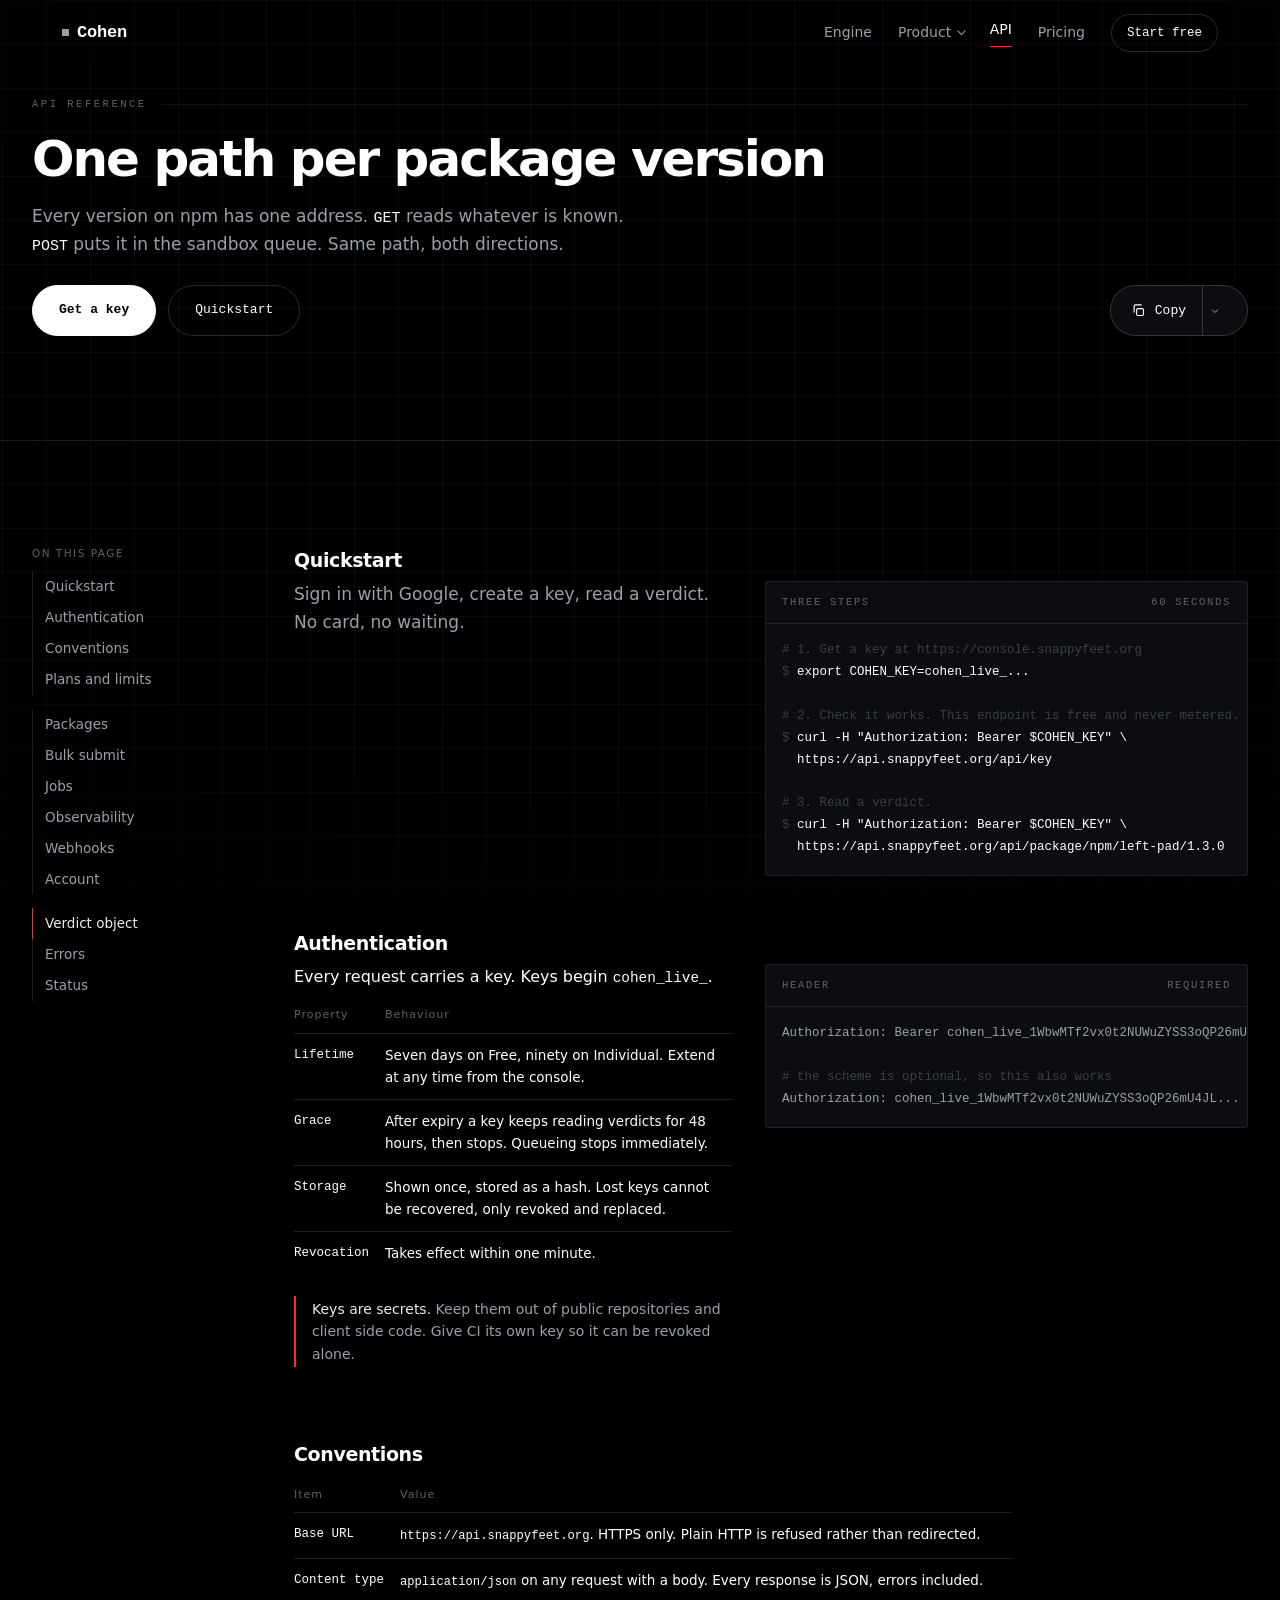
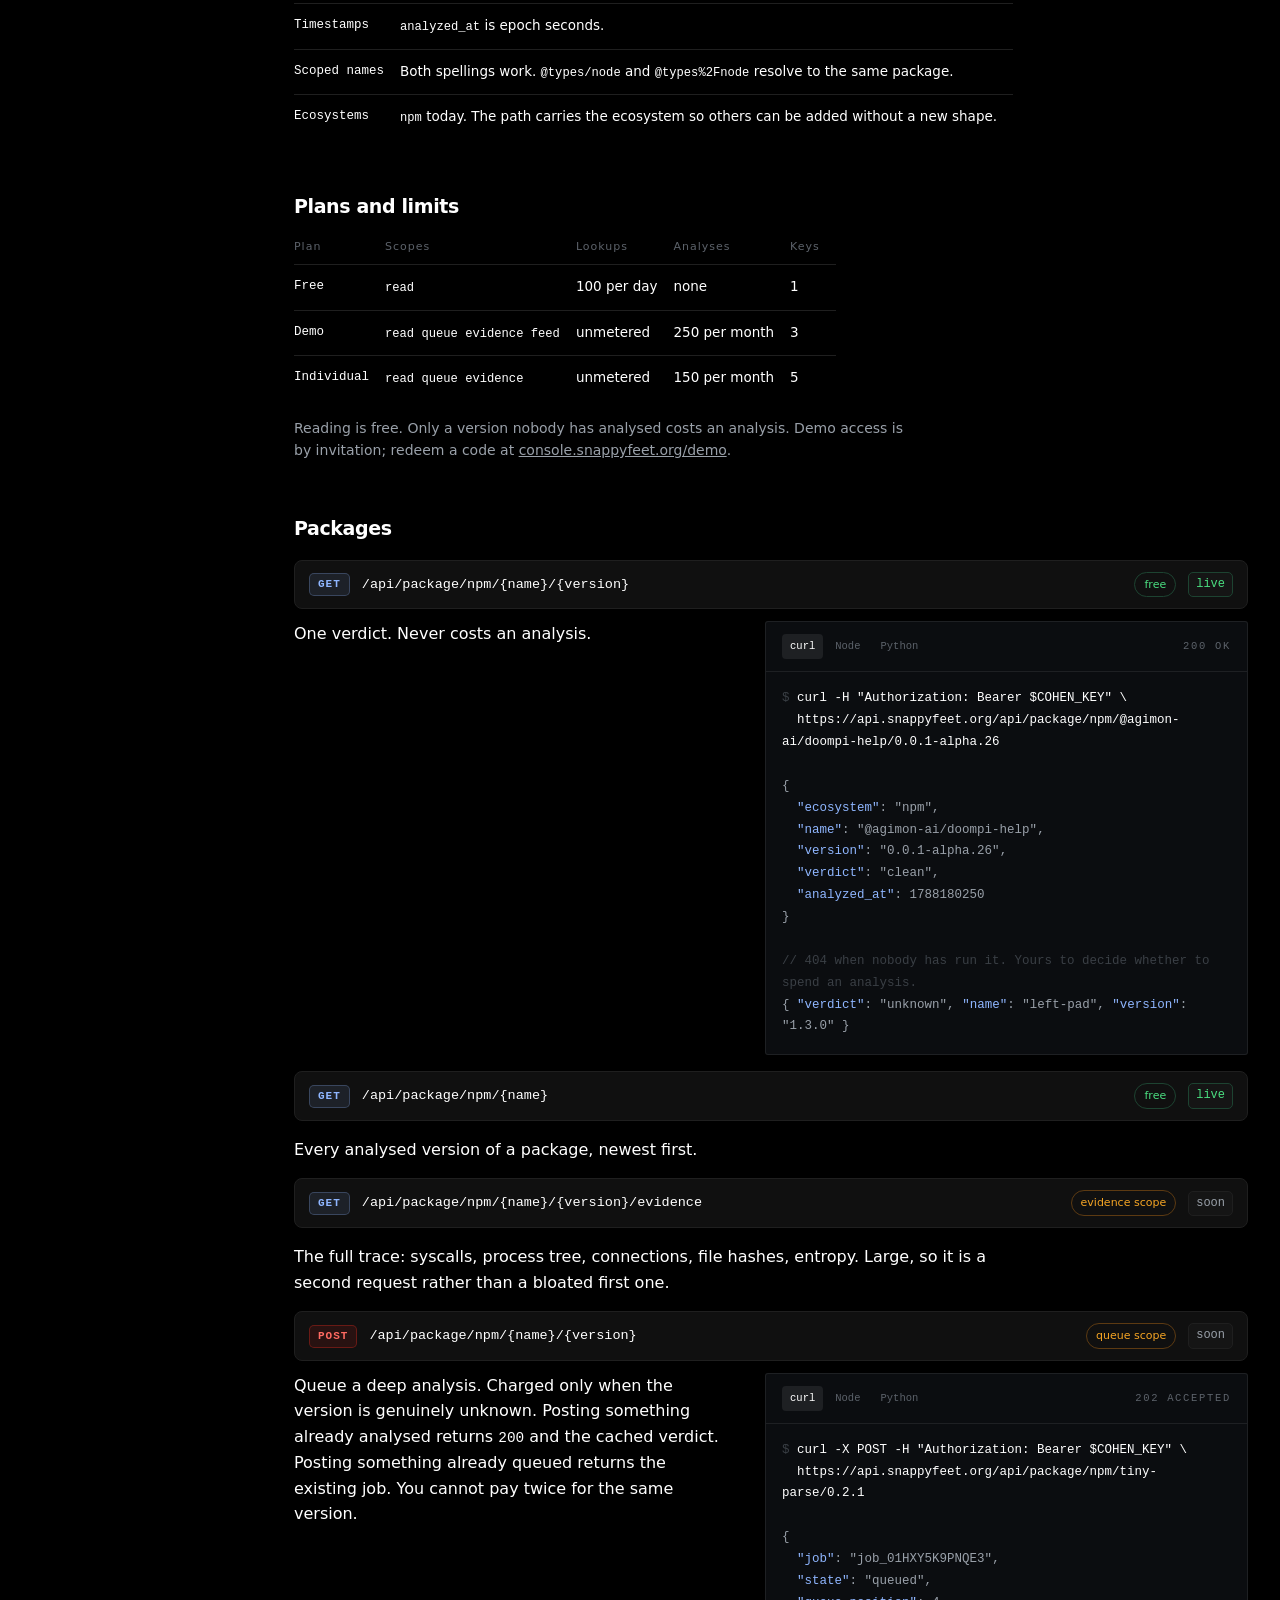
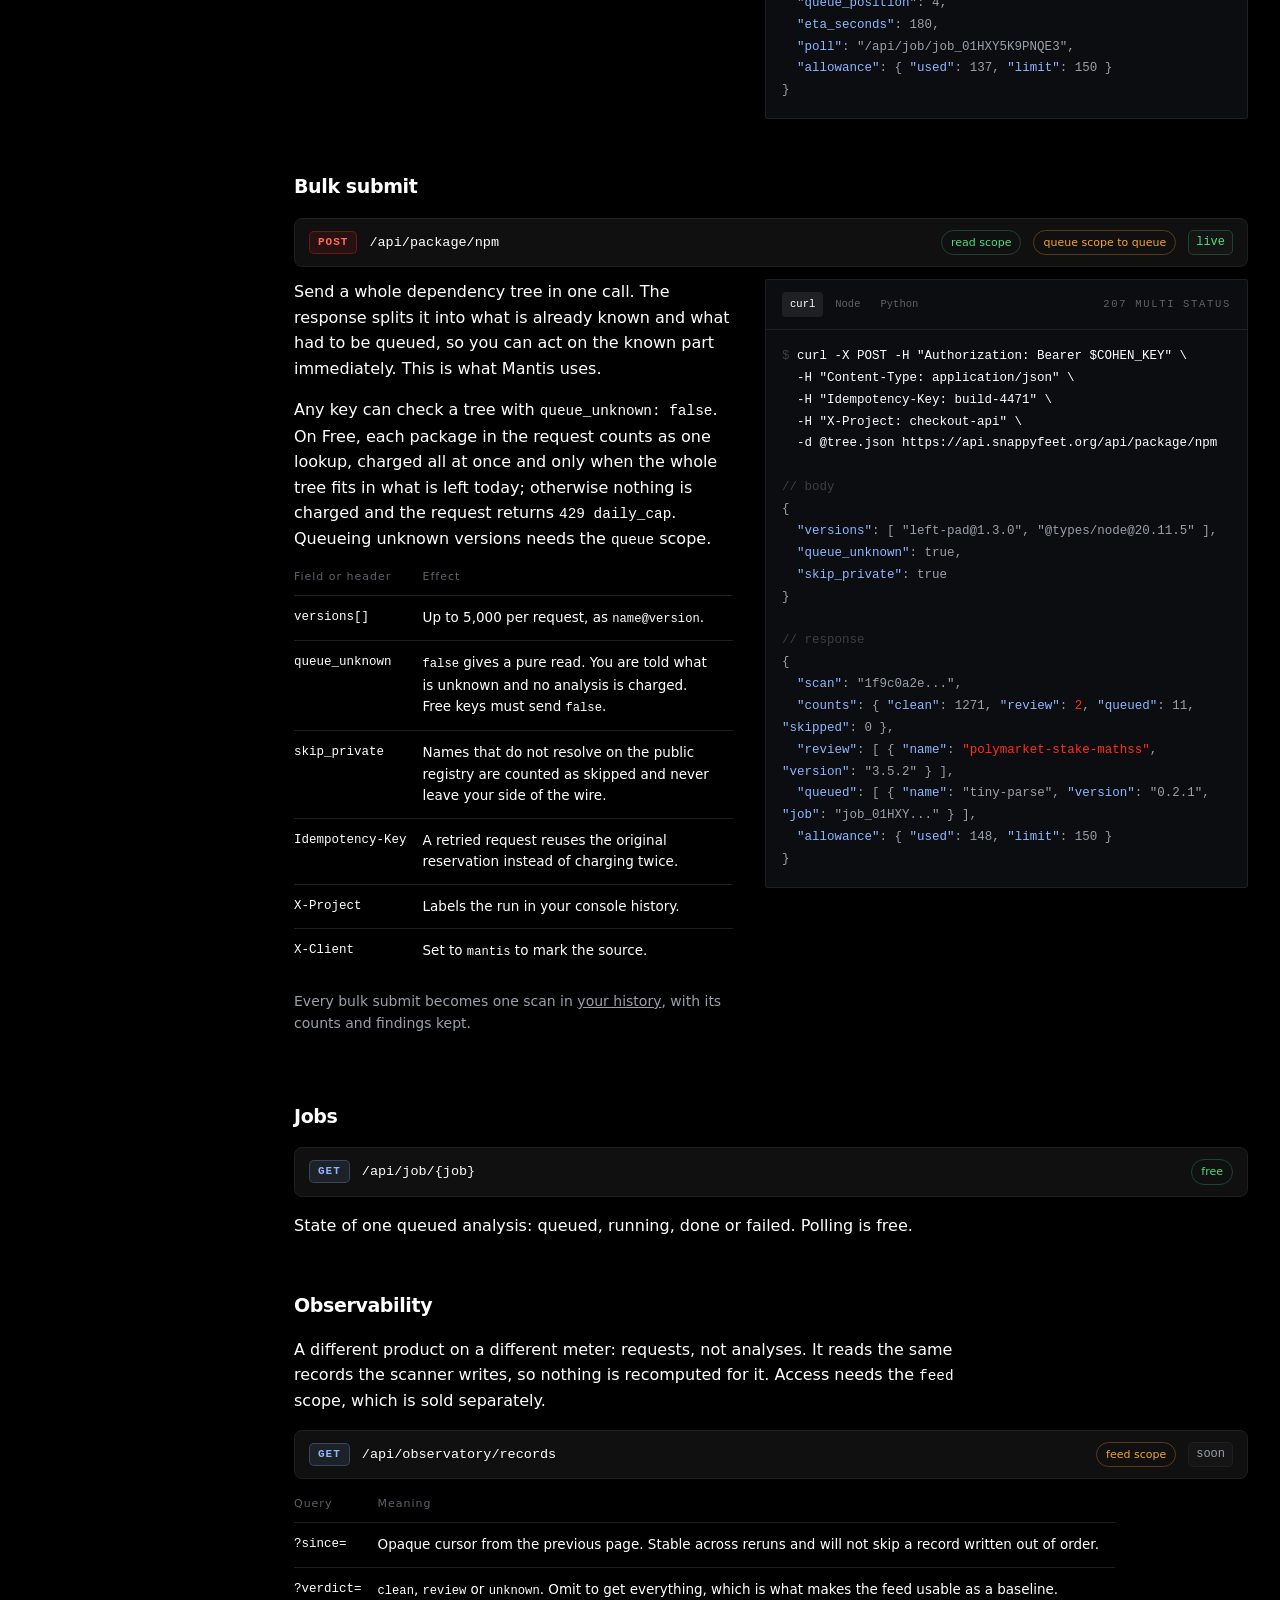
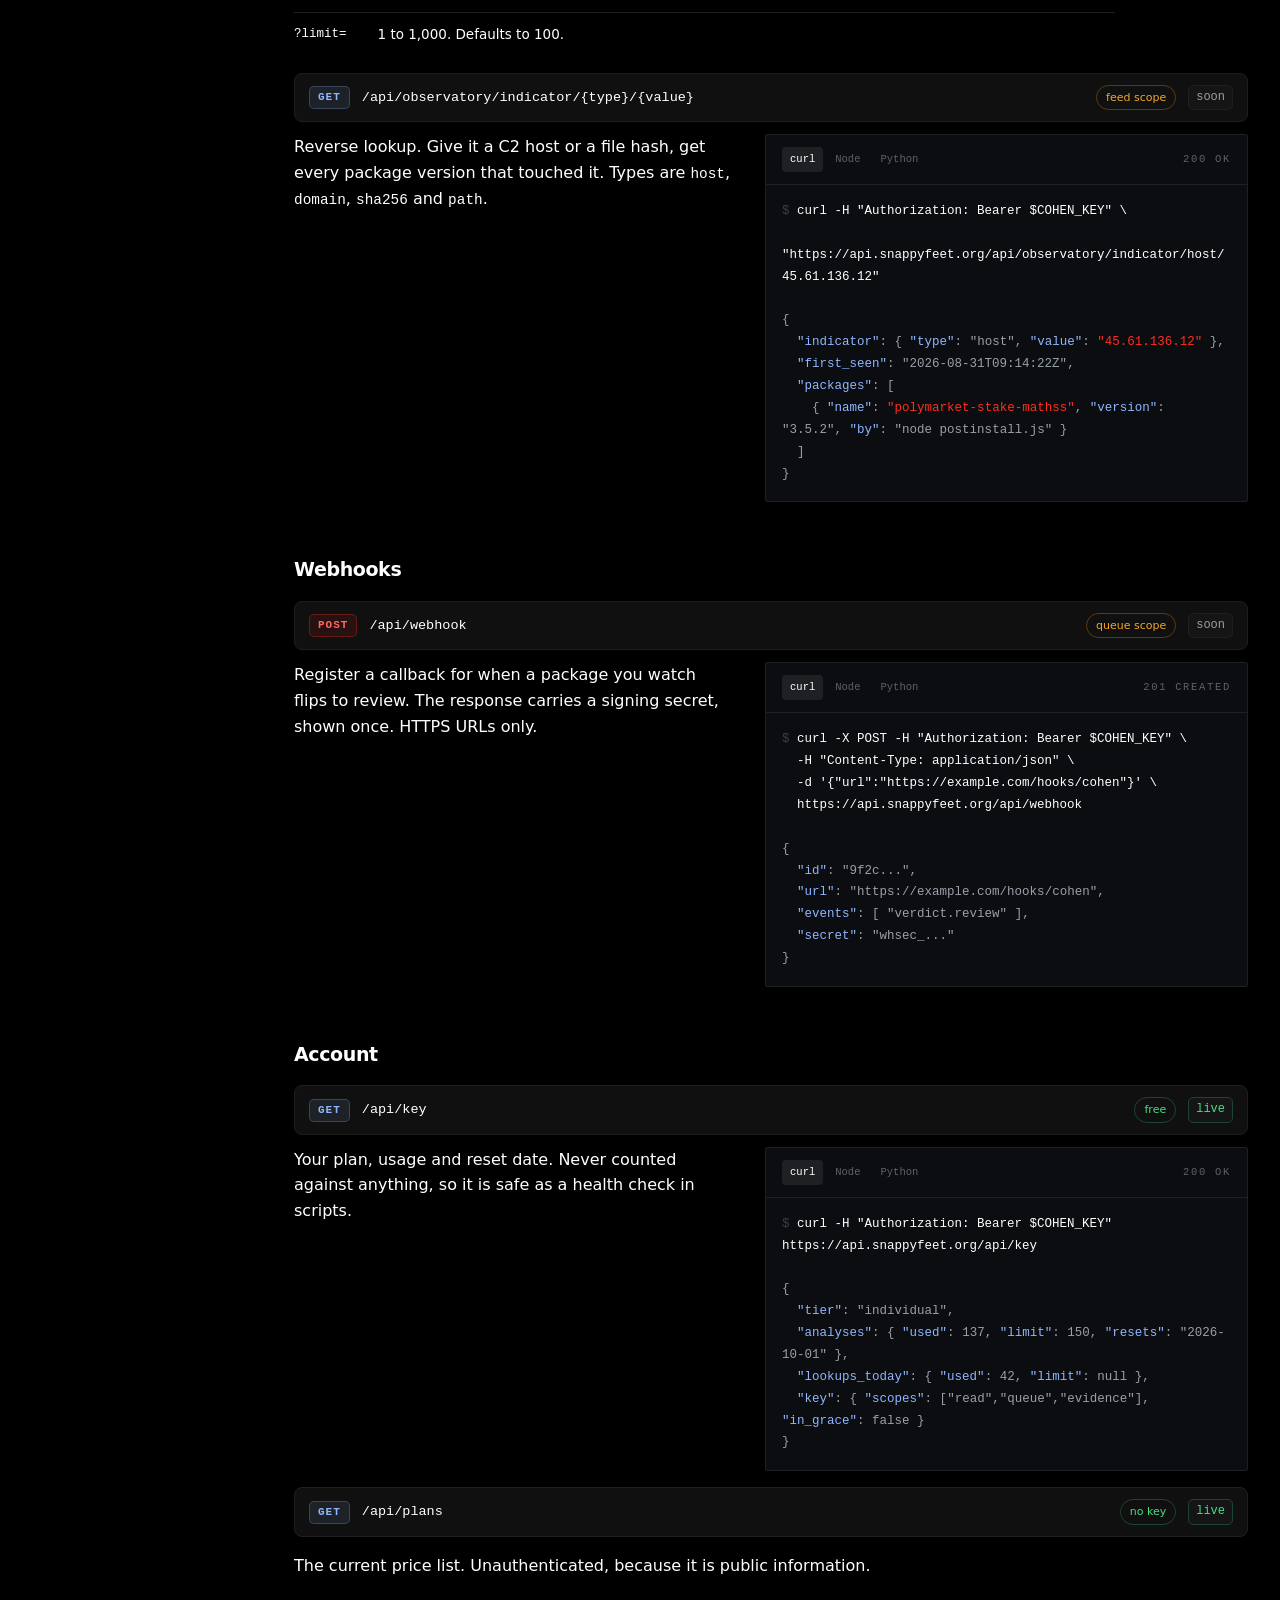
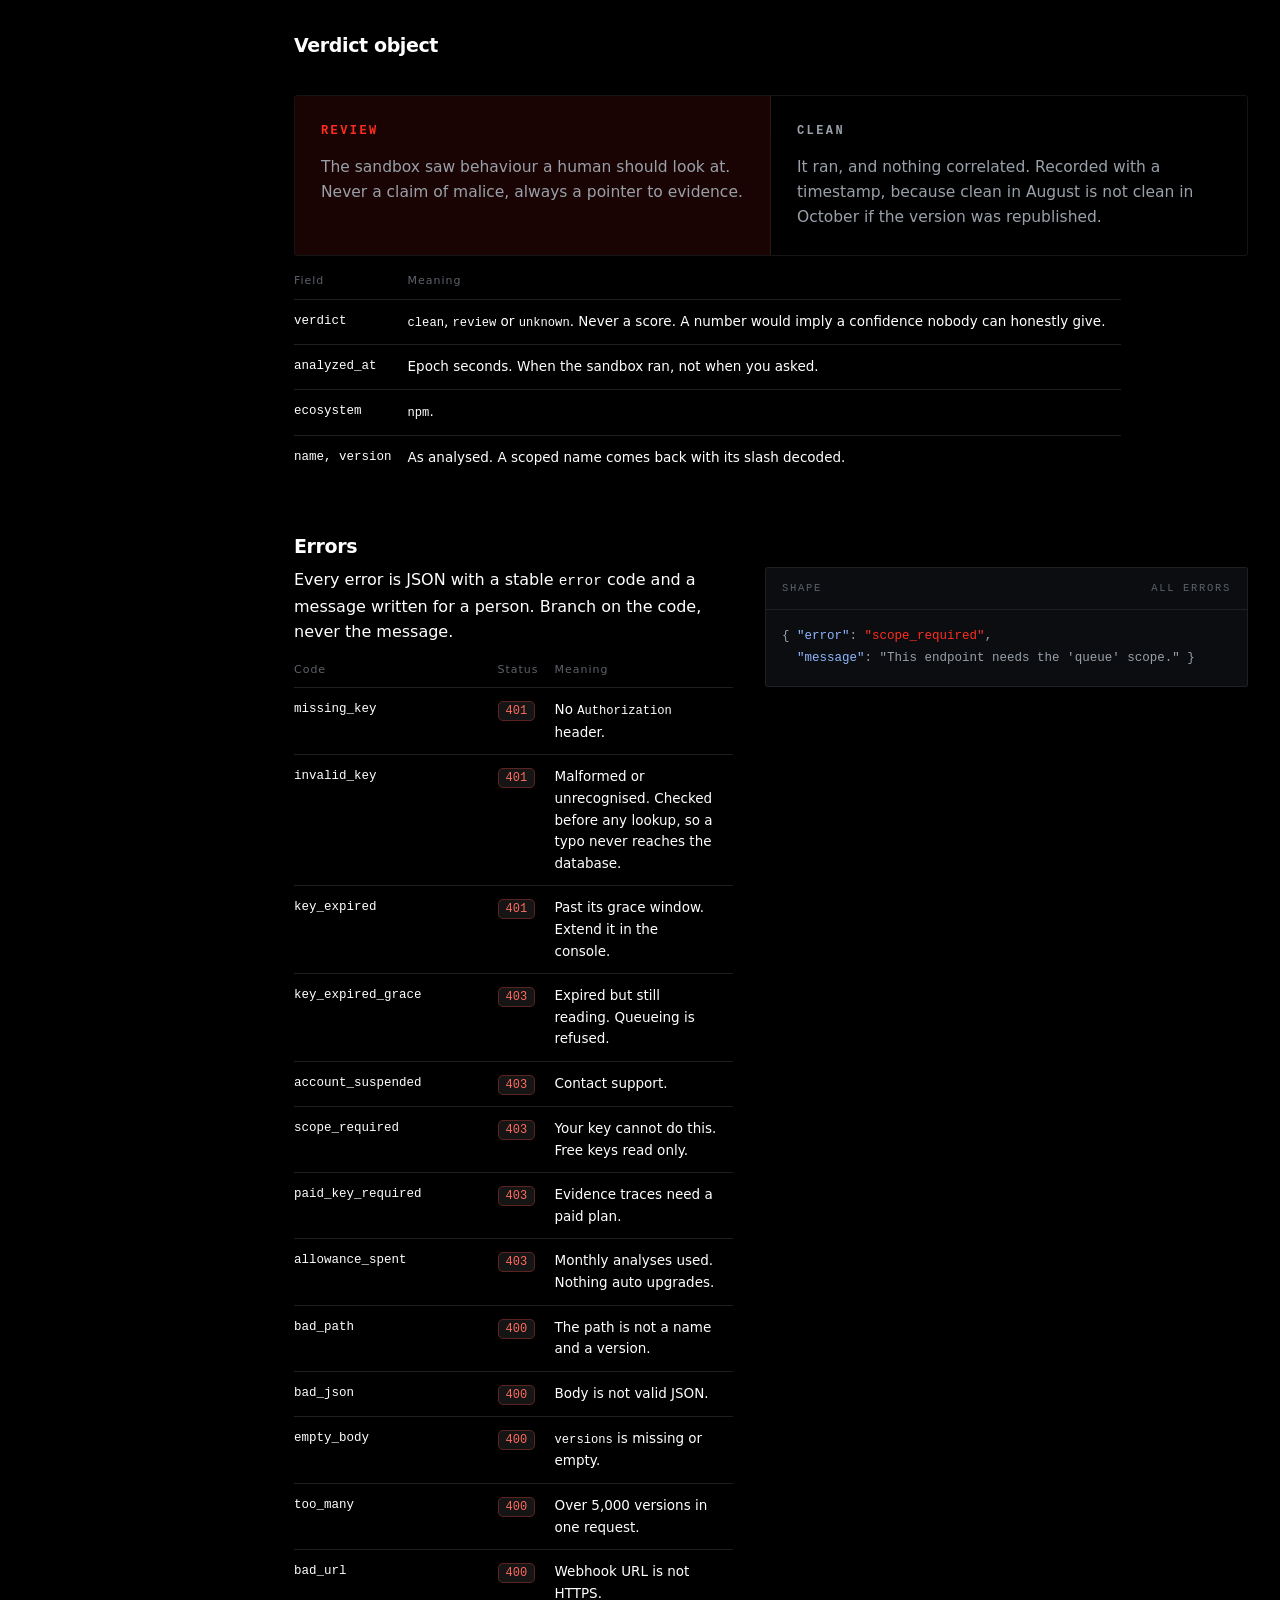
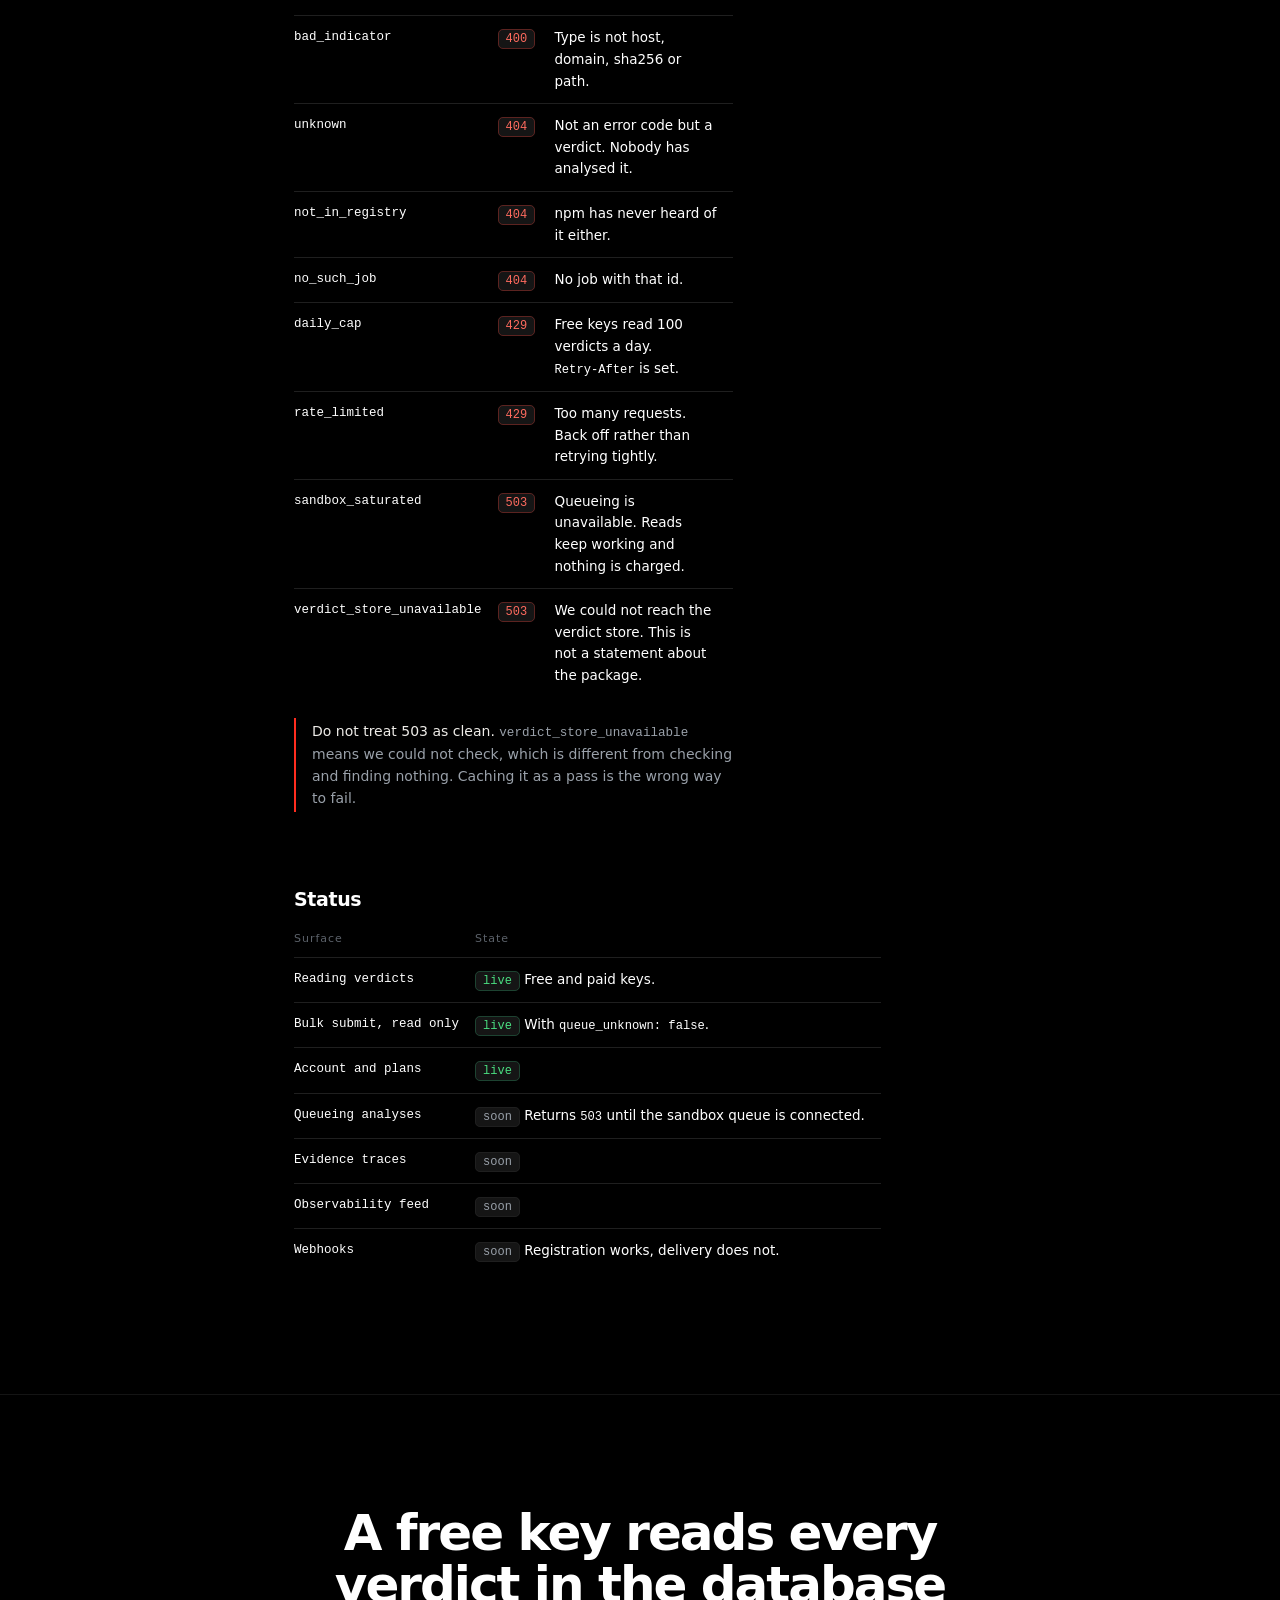
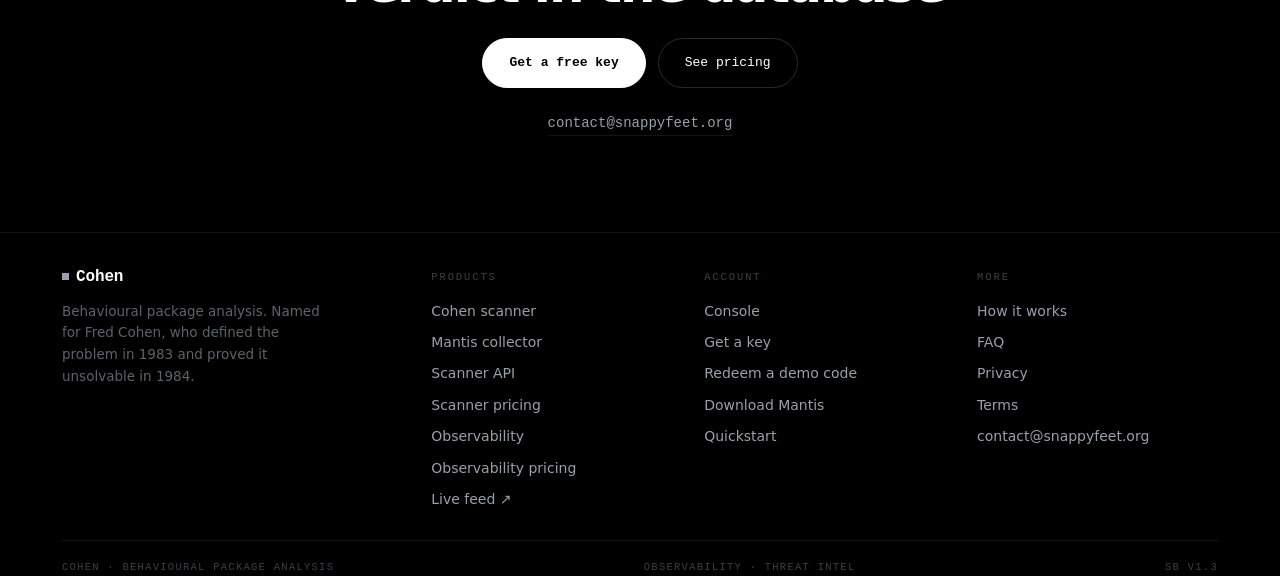
==== commit 1b492af7: "revamping API docs section" ====
--- a/api.html
+++ b/api.html
@@ -116,6 +116,7 @@
           </div>
         </div>
       </div>
+      <a class="here" href="api.html">API</a>
       <a href="pricing.html">Pricing</a>
       <a class="nav-cta" href="https://console.snappyfeet.org/">Start free</a>
     </div>
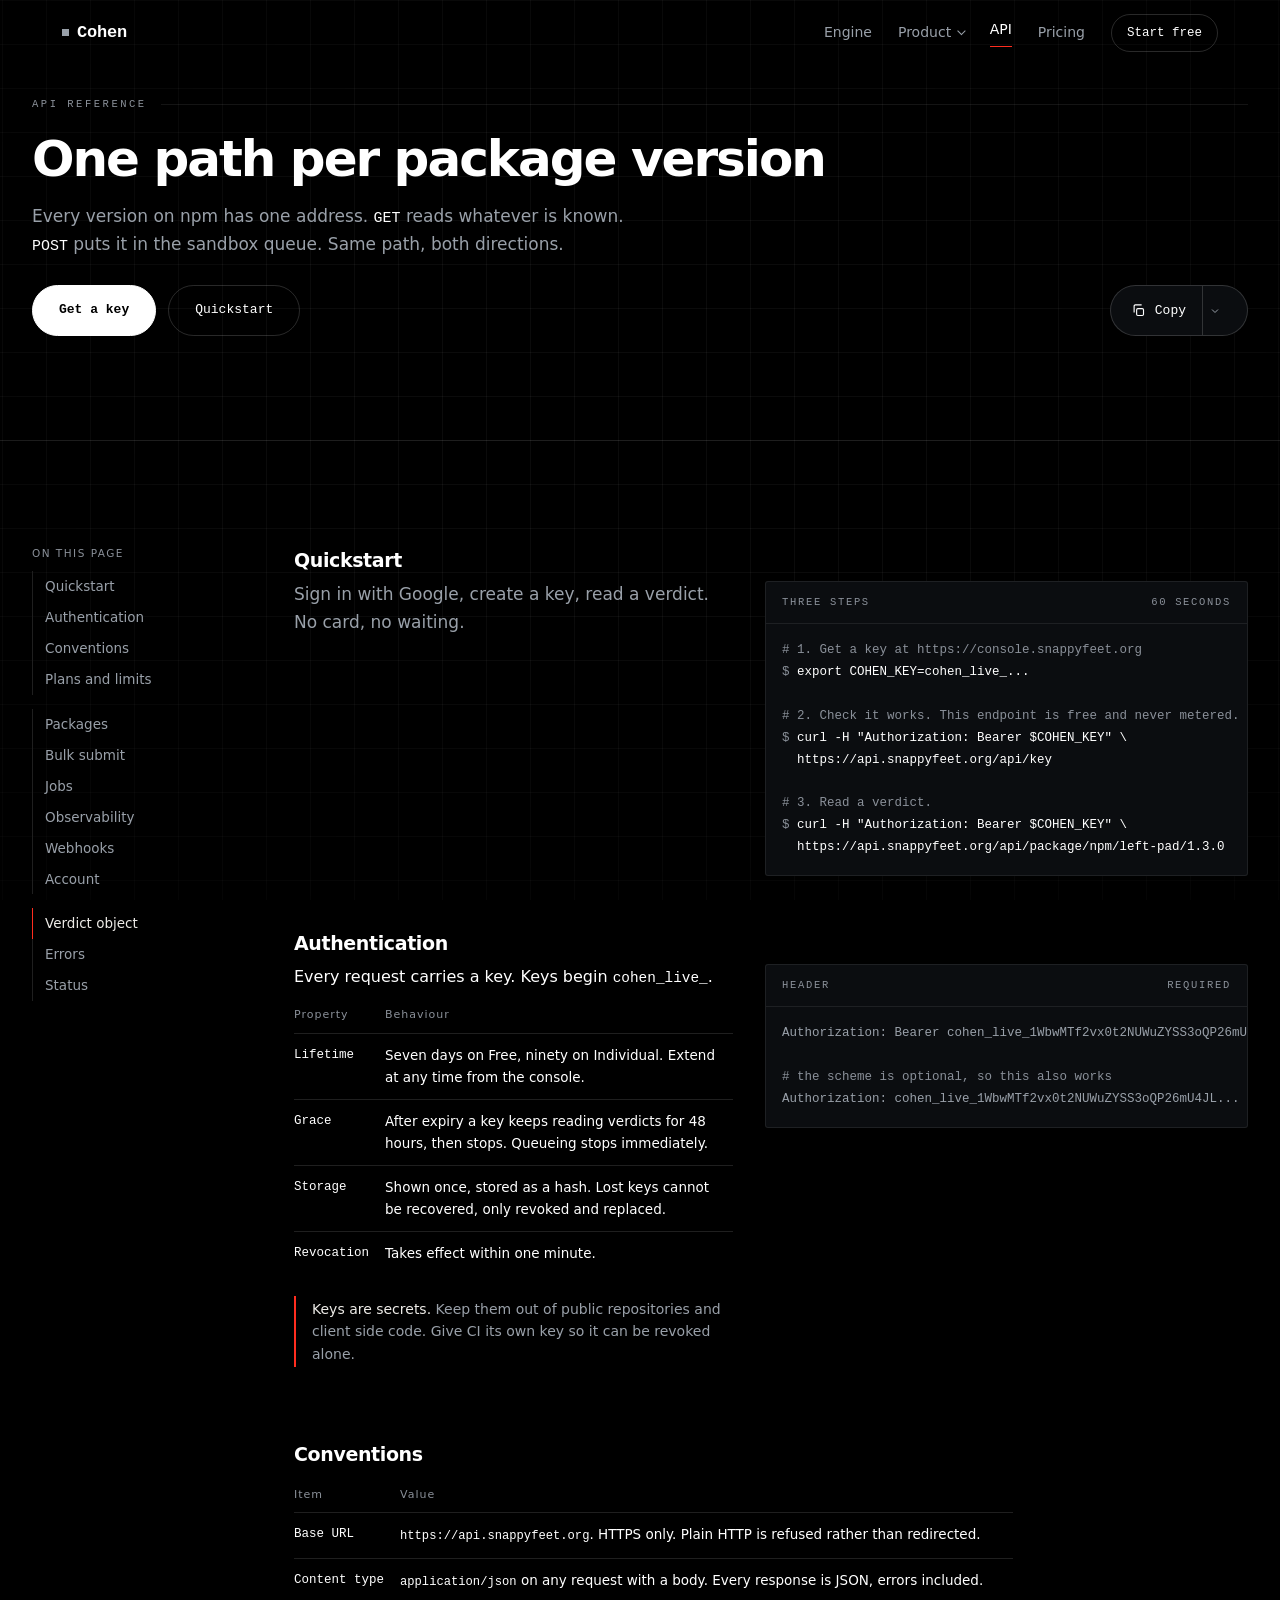
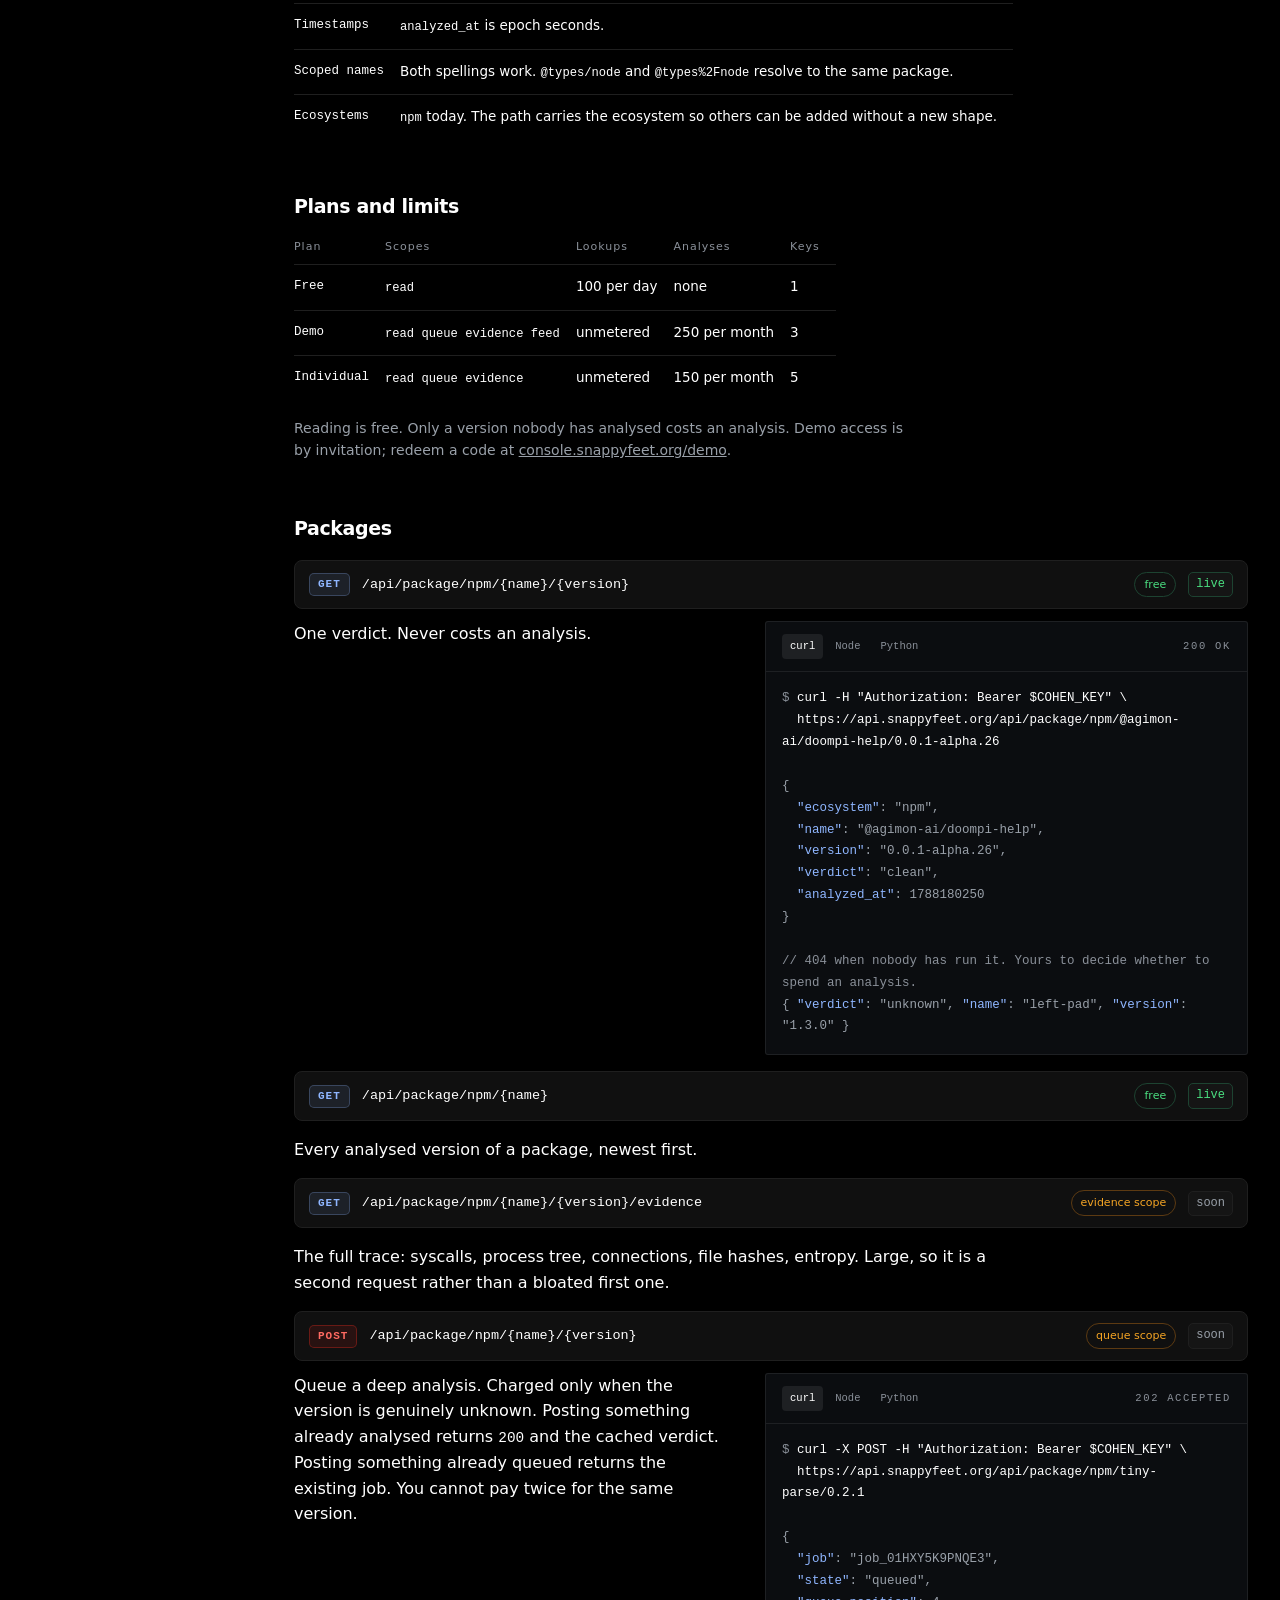
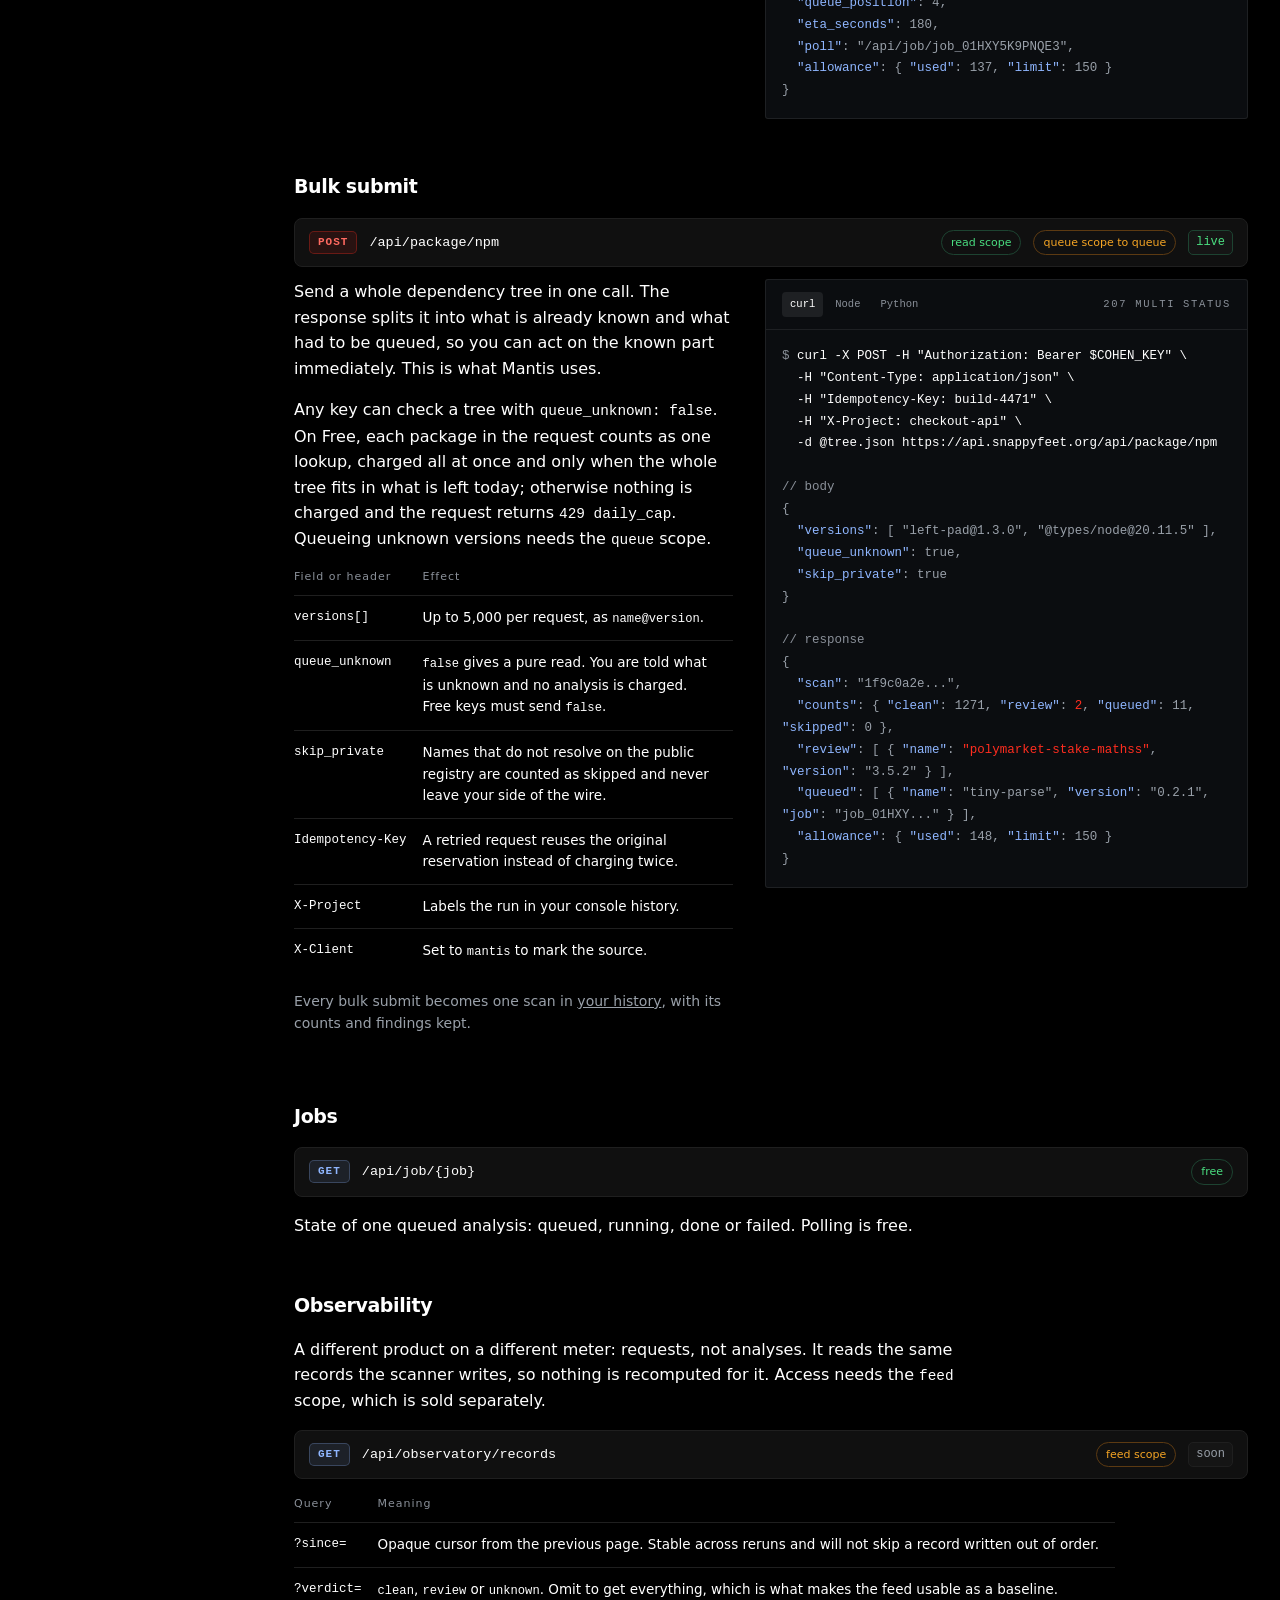
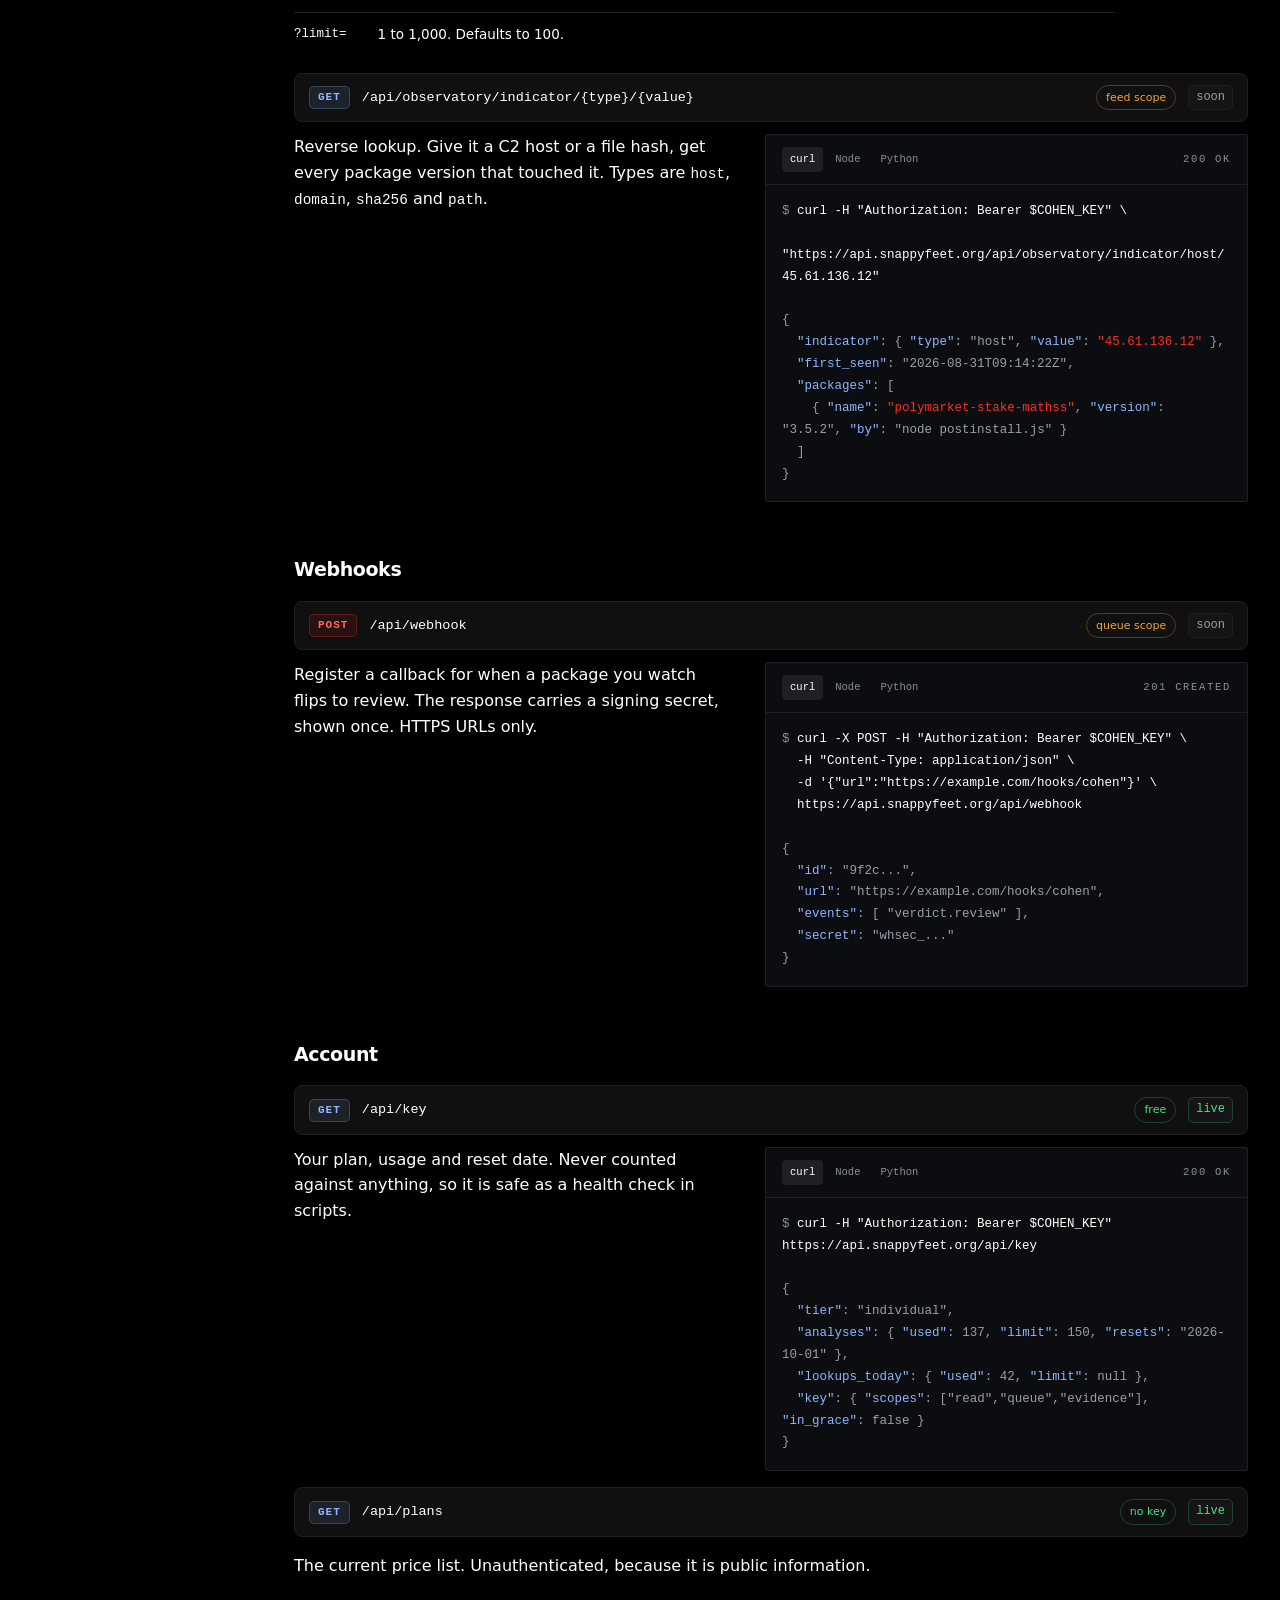
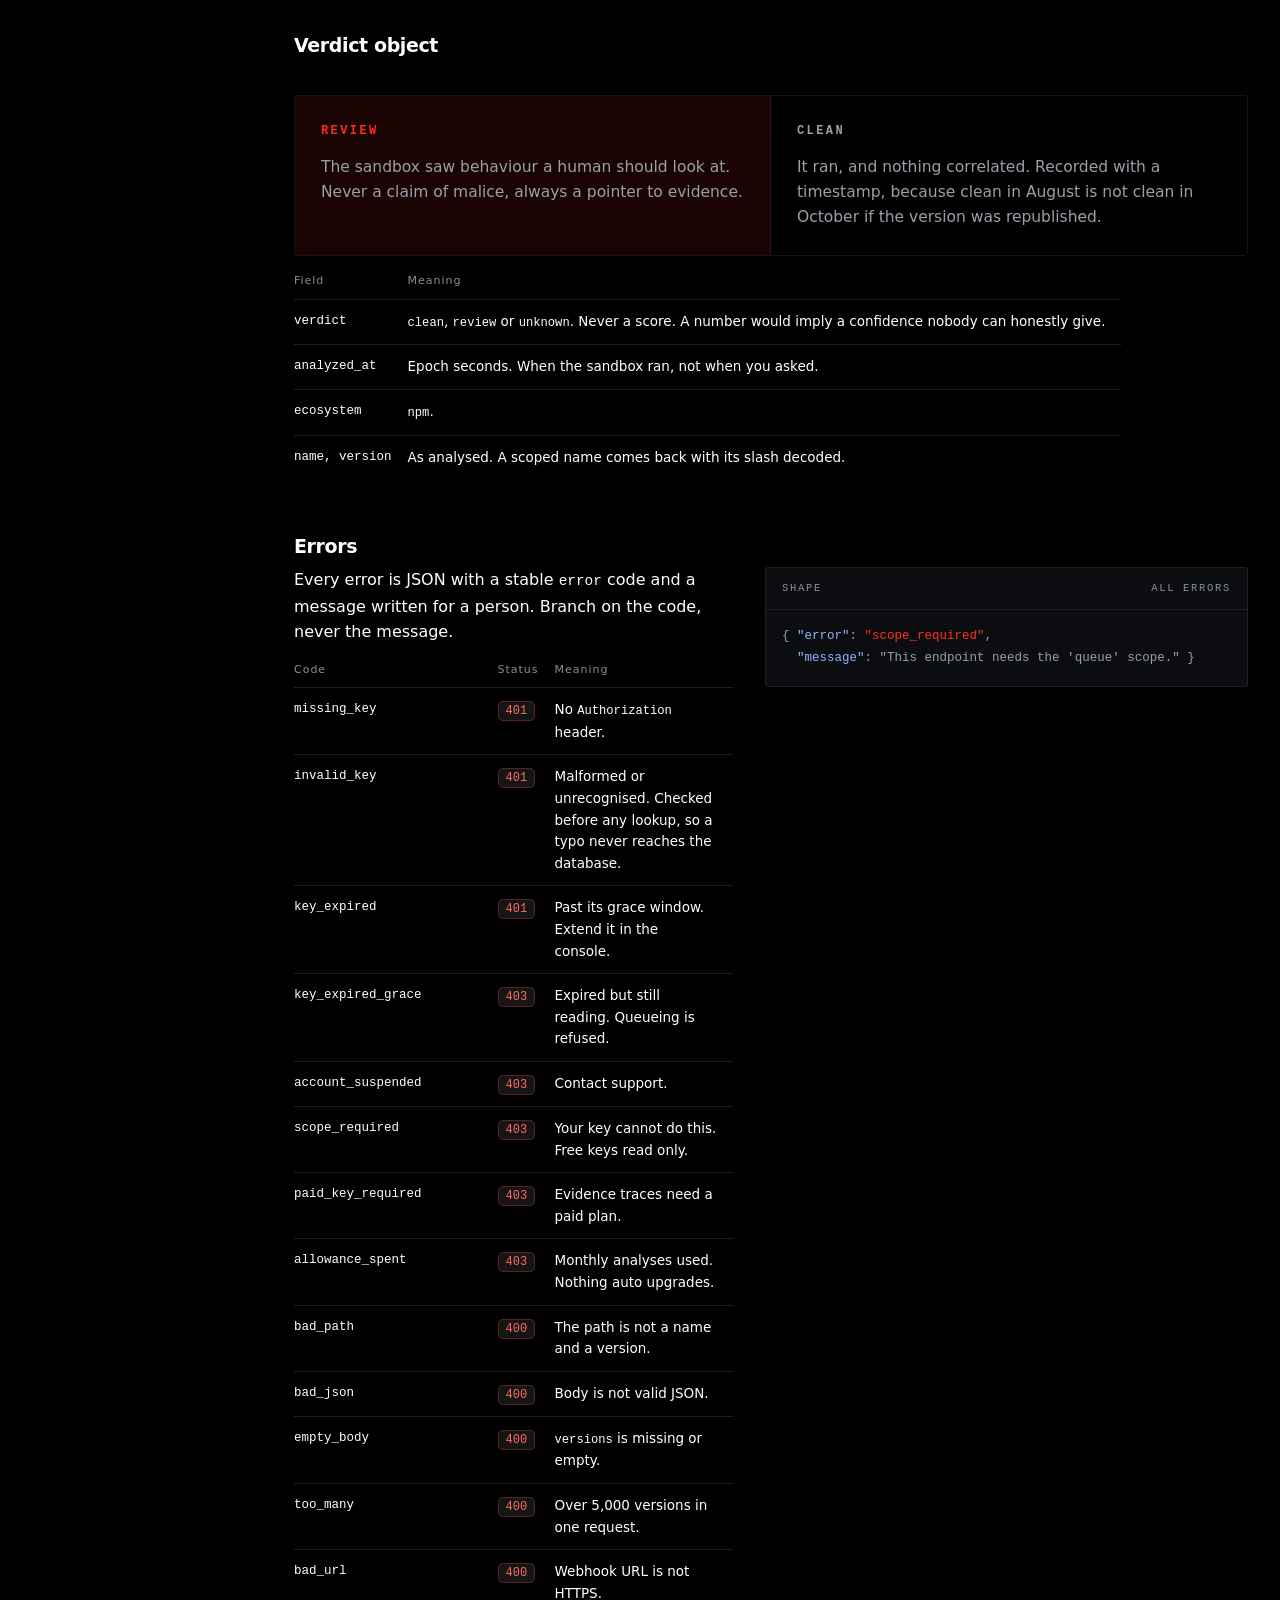
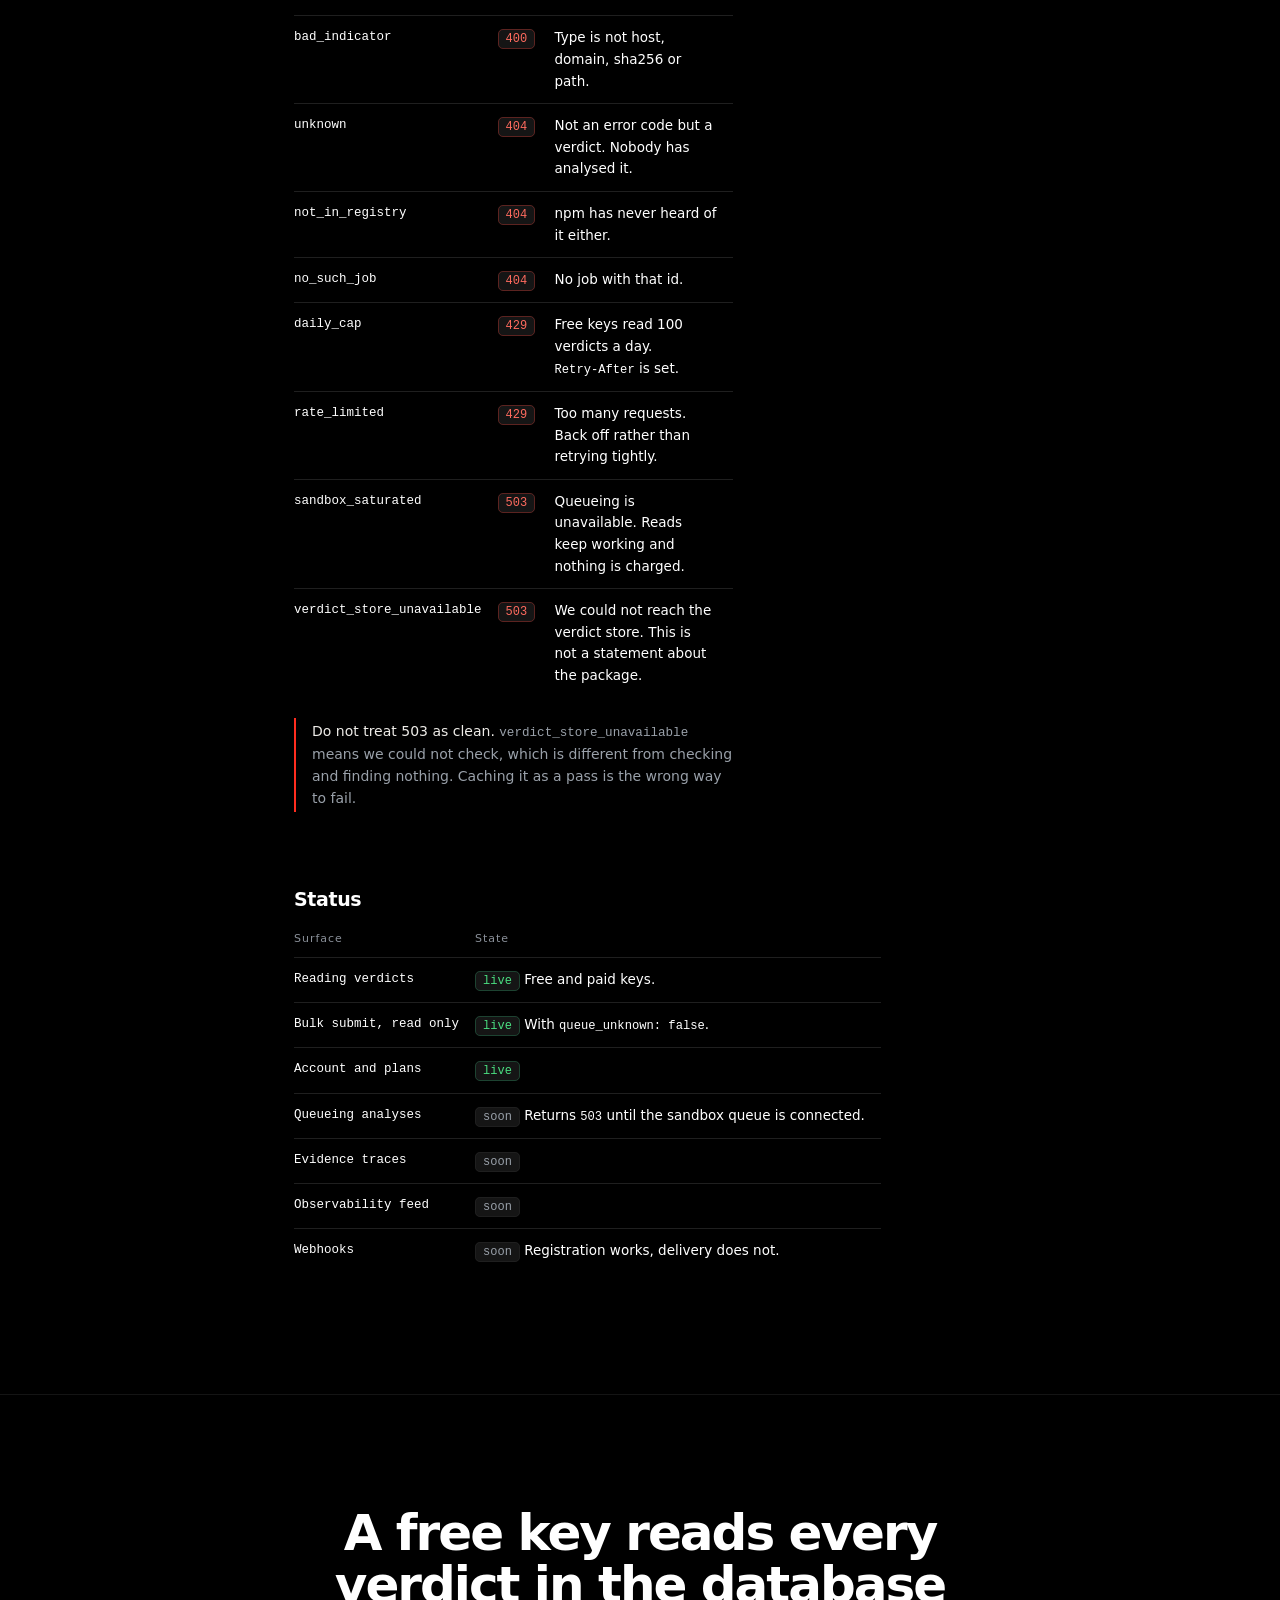
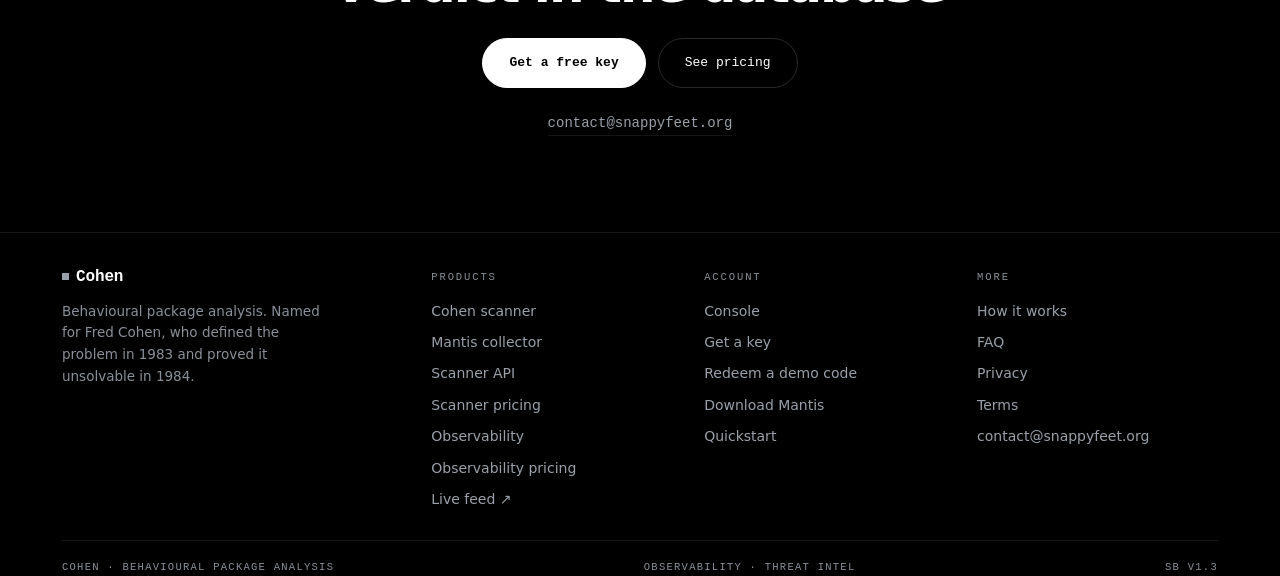
==== commit 4c98bb3f: "N day research addition." ====
--- a/api.html
+++ b/api.html
@@ -11,11 +11,11 @@
 <style>
   .doc{display:grid;grid-template-columns:210px minmax(0,1fr);gap:52px;align-items:start}
   .toc{position:sticky;top:96px;font-size:13.5px;line-height:1.55}
-  .toc h6{font-size:10.5px;letter-spacing:.14em;color:var(--ash2,#63635e);
+  .toc h6{font-size:10.5px;letter-spacing:.14em;color:var(--ash2);
           margin:0 0 10px;font-weight:500}
   .toc a{display:block;padding:5px 0 5px 12px;color:var(--ash,#8b8b85);
          text-decoration:none;border-left:1px solid var(--line,#1f1f1f)}
-  .toc a:hover{color:var(--paper,#edebe7);border-left-color:var(--ash2,#63635e)}
+  .toc a:hover{color:var(--paper,#edebe7);border-left-color:var(--ash2)}
   .toc a.on{color:var(--paper,#edebe7);border-left-color:#FF2D1F}
   .toc .gap{height:14px}
   @media(max-width:900px){.doc{grid-template-columns:1fr;gap:0}.toc{display:none}}
@@ -24,7 +24,7 @@
   .doc h3:first-of-type{margin-top:0}
   .doc h4{font-size:15px;margin:30px 0 8px;font-weight:600;scroll-margin-top:96px}
   .doc p{max-width:70ch}
-  .anchor{color:var(--ash2,#63635e);text-decoration:none;opacity:0;margin-left:8px;font-weight:400}
+  .anchor{color:var(--ash2);text-decoration:none;opacity:0;margin-left:8px;font-weight:400}
   h3:hover .anchor,h4:hover .anchor{opacity:1}
 
   .sig{display:flex;align-items:center;gap:12px;flex-wrap:wrap;
@@ -36,13 +36,13 @@
   .verb.vp{background:rgba(255,45,31,.1);color:#FF6A61;border:1px solid rgba(255,45,31,.3)}
   .sig code{font-size:13.5px;flex:1;min-width:200px;word-break:break-all}
   .tag{font-size:11px;padding:3px 9px;border-radius:20px;flex:none;
-       border:1px solid var(--line,#1f1f1f);color:var(--ash2,#63635e)}
+       border:1px solid var(--line,#1f1f1f);color:var(--ash2)}
   .tag.free{color:#4ADE80;border-color:#1d4331}
   .tag.paid{color:#F5A524;border-color:#5c3a12}
 
   table.ref{width:100%;border-collapse:collapse;font-size:13.5px;margin:16px 0}
   table.ref th{text-align:left;font-weight:500;font-size:11px;letter-spacing:.09em;
-               color:var(--ash2,#63635e);padding:0 16px 9px 0;white-space:nowrap}
+               color:var(--ash2);padding:0 16px 9px 0;white-space:nowrap}
   table.ref td{padding:11px 16px 11px 0;border-top:1px solid var(--line,#1f1f1f);
                vertical-align:top}
   table.ref td:first-child{white-space:nowrap;font-family:var(--mono,monospace);font-size:12.5px}
@@ -98,7 +98,6 @@
         <button class="drop-t" id="dropT" type="button" aria-expanded="false" aria-controls="dropM">Product</button>
         <div class="drop-m" id="dropM">
           <div class="drop-card">
-            <p class="drop-h">TWO PRODUCTS, ONE SANDBOX</p>
             <div class="row">
               <a class="api" href="api.html#packages">API</a>
               <a class="rmain" href="mantis.html">
@@ -112,6 +111,13 @@
                 <span class="dn">Observability</span>
                 <span class="dd">The threat intel record and its feed API.</span>
               </a>
+            </div>
+            <div class="row soon">
+              <span class="api soon-chip">SOON</span>
+              <div class="rmain">
+                <span class="dn">N-Day Research</span>
+                <span class="dd">Research on known, disclosed vulnerabilities.</span>
+              </div>
             </div>
           </div>
         </div>
--- a/styles.css
+++ b/styles.css
@@ -13,7 +13,7 @@
 :root{
   --black:#000; --deep:#08090B; --panel:#0B0D10; --panel2:#101318;
   --hair:rgba(255,255,255,.08); --hair2:rgba(255,255,255,.16); --grid:rgba(255,255,255,.045); --grid-size:44px;
-  --white:#fff; --ash:#99A0A9; --ash2:#5C626A; --ash3:#3A3F45;
+  --white:#fff; --ash:#99A0A9; --ash2:#8A9099; --ash3:#3A3F45;
   --alarm:#FF2D1F; --alarm-dim:rgba(255,45,31,.10);
 }
 *{box-sizing:border-box}
@@ -207,7 +207,7 @@
 .tree .n{color:var(--ash)}
 .tree .pkgb{color:#F2C5C1}
 .tree .pkgb .h{color:var(--alarm)}
-.tree .tag{color:var(--ash3)}
+.tree .tag{color:var(--ash2)}
 .legend{display:flex;gap:26px;flex-wrap:wrap;padding:14px 18px;border-top:1px solid var(--hair);
   font-family:var(--mono);font-size:11px;color:var(--ash2)}
 .legend span{display:flex;align-items:center;gap:8px}
@@ -239,7 +239,7 @@
 .eng .seal{font-family:var(--mono);font-size:11.5px;padding-top:16px;border-top:1px solid var(--hair);
   margin-top:20px;color:var(--ash2)}
 .eng .seal.a{color:var(--alarm)}
-.chartcap{font-family:var(--mono);font-size:10px;letter-spacing:.16em;color:var(--ash3);margin:20px 0 8px}
+.chartcap{font-family:var(--mono);font-size:10px;letter-spacing:.16em;color:var(--ash2);margin:20px 0 8px}
 
 /* ── verdicts ── */
 .verd{display:grid;grid-template-columns:1fr 1fr;border:1px solid var(--hair);margin-top:34px;border-radius:3px;overflow:hidden}
@@ -264,10 +264,10 @@
 .term .th{padding:12px 16px;border-bottom:1px solid var(--hair);font-family:var(--mono);
   font-size:10.5px;letter-spacing:.16em;color:var(--ash2);display:flex;justify-content:space-between;gap:10px}
 .term pre{margin:0;padding:16px 16px;overflow-x:auto;font-family:var(--mono);font-size:12.5px;line-height:1.75;color:var(--ash)}
-.term .k{color:#8FB6FF}.term .v{color:#fff}.term .cm{color:var(--ash3)}
+.term .k{color:#8FB6FF}.term .v{color:#fff}.term .cm{color:var(--ash2)}
 .term .hot{color:var(--alarm)}
 .term .cmd{color:#fff}
-.term .cmd::before{content:"$ ";color:var(--ash3)}
+.term .cmd::before{content:"$ ";color:var(--ash2)}
 
 /* ── intel feed cards ── */
 .intel{display:grid;grid-template-columns:repeat(4,1fr);gap:1px;background:var(--hair);
@@ -308,7 +308,7 @@
 .pbanner .pdot{position:absolute;top:31%;left:63%;width:5px;height:5px;border-radius:50%;
   background:var(--alarm);box-shadow:0 0 12px 3px rgba(255,45,31,.5);animation:blip 2.6s infinite}
 .pbanner figcaption{position:absolute;bottom:0;left:0;right:0;padding:12px 16px;font-family:var(--mono);
-  font-size:10px;letter-spacing:.16em;color:var(--ash3);display:flex;justify-content:space-between;gap:12px}
+  font-size:10px;letter-spacing:.16em;color:var(--ash2);display:flex;justify-content:space-between;gap:12px}
 
 .post{margin:40px 0 0;text-align:left}
 /* the salutation is an eyebrow, same as every other label on the site */
@@ -323,7 +323,7 @@
   color:var(--white);font-size:24px;font-weight:600;letter-spacing:-.025em;line-height:1.25;max-width:26ch}
 .post ul{margin:0 0 22px;padding-left:19px;color:var(--ash);font-size:17px;line-height:1.6}
 .post li{margin-bottom:8px}
-.post li::marker{color:var(--ash3)}
+.post li::marker{color:var(--ash2)}
 .post .sheet{border:1px solid var(--hair);background:var(--panel);border-radius:3px;margin:32px 0;overflow:hidden}
 .post .sheet .sh{padding:11px 16px;border-bottom:1px solid var(--hair);font-family:var(--mono);
   font-size:10.5px;letter-spacing:.16em;color:var(--ash2)}
@@ -360,7 +360,7 @@
 .price{display:flex;align-items:baseline;gap:7px;margin-bottom:4px}
 .price .amt{font-size:38px;font-weight:600;letter-spacing:-.04em;line-height:1}
 .price .per{font-family:var(--mono);font-size:11.5px;color:var(--ash2)}
-.price-sub{font-family:var(--mono);font-size:11px;color:var(--ash3);margin:0 0 24px;min-height:16px}
+.price-sub{font-family:var(--mono);font-size:11px;color:var(--ash2);margin:0 0 24px;min-height:16px}
 .tier .cta{display:block;text-align:center;font-family:var(--mono);font-size:12.5px;padding:11px 16px;
   border-radius:999px;text-decoration:none;border:1px solid var(--hair2);color:#fff;margin-bottom:24px;transition:.18s}
 .tier .cta:hover{border-color:#fff}
@@ -402,7 +402,7 @@
 .tier li::before{content:"";position:absolute;left:0;top:.55em;width:6px;height:1px;background:var(--ash3)}
 .tier li.key{color:#fff}
 .tier li.key::before{background:var(--alarm);width:8px}
-.tier .inh{font-family:var(--mono);font-size:10.5px;letter-spacing:.12em;color:var(--ash3);
+.tier .inh{font-family:var(--mono);font-size:10.5px;letter-spacing:.12em;color:var(--ash2);
   margin:0 0 14px;padding-bottom:12px;border-bottom:1px solid var(--hair)}
 
 .unit{display:grid;grid-template-columns:repeat(3,1fr);gap:1px;background:var(--hair);
@@ -441,12 +441,12 @@
 .foot{border-top:1px solid var(--hair);padding:36px 0 26px;position:relative;z-index:2}
 .fgrid{display:grid;grid-template-columns:1.4fr repeat(3,1fr);gap:32px}
 @media(max-width:820px){.fgrid{grid-template-columns:1fr 1fr;gap:28px}}
-.fgrid h5{font-family:var(--mono);font-size:10.5px;letter-spacing:.18em;color:var(--ash3);margin:0 0 14px;font-weight:400}
+.fgrid h5{font-family:var(--mono);font-size:10.5px;letter-spacing:.18em;color:var(--ash2);margin:0 0 14px;font-weight:400}
 .fgrid ul{list-style:none;margin:0;padding:0;display:flex;flex-direction:column;gap:9px;font-size:14px;color:var(--ash)}
 .fgrid a{text-decoration:none}
 .fgrid a:hover{color:#fff}
 .fbar{margin-top:30px;padding-top:18px;border-top:1px solid var(--hair);display:flex;justify-content:space-between;
-  gap:16px;flex-wrap:wrap;font-family:var(--mono);font-size:10.5px;letter-spacing:.12em;color:var(--ash3)}
+  gap:16px;flex-wrap:wrap;font-family:var(--mono);font-size:10.5px;letter-spacing:.12em;color:var(--ash2)}
 
 @media(prefers-reduced-motion:reduce){*{animation:none!important;transition:none!important;scroll-behavior:auto!important}}
 
@@ -513,10 +513,13 @@
 /* card: 10px corners, rows sit inset as 6px tiles so the corners nest.
    Hairlines, mono eyebrow and the red hover tick stay as the site uses them. */
 .drop-card{background:var(--panel);border:1px solid var(--hair2);border-radius:10px;
-  overflow:hidden;padding:0 6px 6px;
+  overflow:hidden;padding:6px;
   box-shadow:0 1px 0 rgba(255,255,255,.04) inset,0 26px 64px rgba(0,0,0,.72)}
-.drop-h{margin:0 -6px 6px;padding:12px 18px 11px;border-bottom:1px solid var(--hair);
-  font-family:var(--mono);font-size:10px;letter-spacing:.18em;color:var(--ash3)}
+/* a service that is announced but not open yet: no link, no hover bar */
+.drop-card .row.soon:hover{background:none;border-color:transparent}
+.drop-card .row.soon:hover::before{transform:scaleY(0)}
+.drop-card .row.soon .rmain{cursor:default}
+.drop-card .soon-chip{color:var(--white);border-color:rgba(255,255,255,.3)}
 .drop-card .row{position:relative;border:1px solid transparent;border-radius:6px;
   transition:background .15s,border-color .15s}
 .drop-card .row+.row{margin-top:2px}
@@ -543,7 +546,6 @@
   .drop-m{position:static;width:auto;padding:0;opacity:1;transform:none;pointer-events:auto}
   .drop-card{background:var(--deep);border:0;border-bottom:1px solid var(--hair);
     border-radius:0;box-shadow:none;padding:0 0 6px}
-  .drop-h{padding:12px 24px;margin:0 0 6px}
   .drop-card .row{margin:0 12px}
   /* the stacked menu styles .nav-links a as a full width row. Undo that
      inside the panel, then restate the panel's own spacing. */
@@ -609,7 +611,7 @@
 .h3{font-size:24px;font-weight:600;letter-spacing:-.025em;margin:52px 0 14px}
 
 /* comment line inside a .term block */
-.term .cm{color:var(--ash3)}
+.term .cm{color:var(--ash2)}
 .term .v{color:var(--ash)}
 
 /* three-up variant of the existing four-up .intel grid */
@@ -687,7 +689,7 @@
   background:var(--deep);border:1px solid var(--hair2);border-radius:10px;padding:12px 14px;
   min-height:46px;transition:border-color .16s,background .16s;-webkit-appearance:none;appearance:none}
 .field textarea{resize:vertical;min-height:132px;line-height:1.55}
-.field ::placeholder{color:var(--ash3)}
+.field ::placeholder{color:var(--ash2)}
 .field input:hover,.field select:hover,.field textarea:hover{border-color:rgba(255,255,255,.26)}
 .field input:focus,.field select:focus,.field textarea:focus{outline:none;border-color:var(--white);background:var(--panel)}
 .field select{cursor:pointer;padding-right:40px;
@@ -766,7 +768,7 @@
 .phase-t{display:flex;flex-wrap:wrap;gap:7px;margin-top:20px}
 .pairs{display:flex;flex-direction:column;gap:10px;align-self:center}
 .pair{display:flex;align-items:center;flex-wrap:wrap;gap:10px}
-.pair .arr{color:var(--ash3);font-family:var(--mono);font-size:13px}
+.pair .arr{color:var(--ash2);font-family:var(--mono);font-size:13px}
 
 #evidence{padding-top:112px}
 @media(max-width:760px){#evidence{padding-top:72px}}
@@ -807,7 +809,7 @@
 .phase .pill{margin-bottom:18px}
 
 /* chart captions inside the engine cards keep their small caption size */
-.eng .chartcap{font-size:10px;letter-spacing:.16em;color:var(--ash3);margin:22px 0 8px;max-width:none;line-height:1.5}
+.eng .chartcap{font-size:10px;letter-spacing:.16em;color:var(--ash2);margin:22px 0 8px;max-width:none;line-height:1.5}
 /* ── scan a project: GitHub link or Mantis ── */
 .scanopt .kicker{margin-bottom:22px}
 .so-title{margin:0;font-size:clamp(34px,4.6vw,60px);line-height:1.02;font-weight:600;letter-spacing:-.045em}
@@ -821,12 +823,12 @@
 .so-pill{display:flex;align-items:center;height:64px;padding:0 8px 0 26px;background:#000;border:1px solid rgba(255,255,255,.14);border-radius:999px;margin:0;transition:border-color .15s,box-shadow .15s}
 .so-pill:focus-within{border-color:rgba(255,255,255,.4);box-shadow:0 0 0 4px rgba(255,255,255,.05)}
 .so-pill.ok{border-color:rgba(255,255,255,.3)}
-.so-pill label{font-family:var(--mono);font-size:16px;color:#6E747D;flex:none}
+.so-pill label{font-family:var(--mono);font-size:16px;color:var(--ash2);flex:none}
 .so-pill input{flex:1;min-width:0;height:100%;background:transparent;border:0;outline:none;color:#fff;font-family:var(--mono);font-size:16px;padding:0}
-.so-pill input::placeholder{color:#5C626A}
+.so-pill input::placeholder{color:var(--ash2)}
 .so-go{flex:none;width:48px;height:48px;border-radius:50%;border:0;display:flex;align-items:center;justify-content:center;cursor:pointer;background:#fff;color:#000;transition:transform .15s,background-color .15s,color .15s}
 .so-go:hover{transform:translateX(2px)}
-.so-go[disabled]{background:rgba(255,255,255,.08);color:#6E747D;cursor:default;transform:none}
+.so-go[disabled]{background:rgba(255,255,255,.08);color:var(--ash2);cursor:default;transform:none}
 .so-tries{display:flex;gap:8px;flex-wrap:wrap;margin-top:-12px}
 .so-tries button{font-family:var(--mono);font-size:12px;color:var(--ash);background:transparent;border:1px solid rgba(255,255,255,.12);border-radius:999px;padding:0 12px;min-height:32px;cursor:pointer}
 .so-tries button:hover{color:#fff;border-color:rgba(255,255,255,.3)}
@@ -837,7 +839,7 @@
 .so-cl{display:flex;align-items:center;gap:12px;flex-wrap:wrap;min-width:0}
 .so-cmd .d{color:var(--alarm)}
 .so-cmd .m{display:none}
-.so-cmd .amp{color:var(--ash3)}
+.so-cmd .amp{color:var(--ash2)}
 .so-cpy{margin-left:auto;flex:none;width:48px;height:48px;border-radius:50%;border:1px solid rgba(255,255,255,.12);background:transparent;color:var(--ash);display:flex;align-items:center;justify-content:center;cursor:pointer}
 .so-cpy:hover{color:#fff;border-color:rgba(255,255,255,.3)}
 .so-dl{align-self:flex-start;display:inline-flex;align-items:center;gap:10px;height:46px;padding:0 22px;border-radius:999px;border:1px solid rgba(255,255,255,.2);color:#fff;text-decoration:none;font-size:14.5px;font-weight:500}
